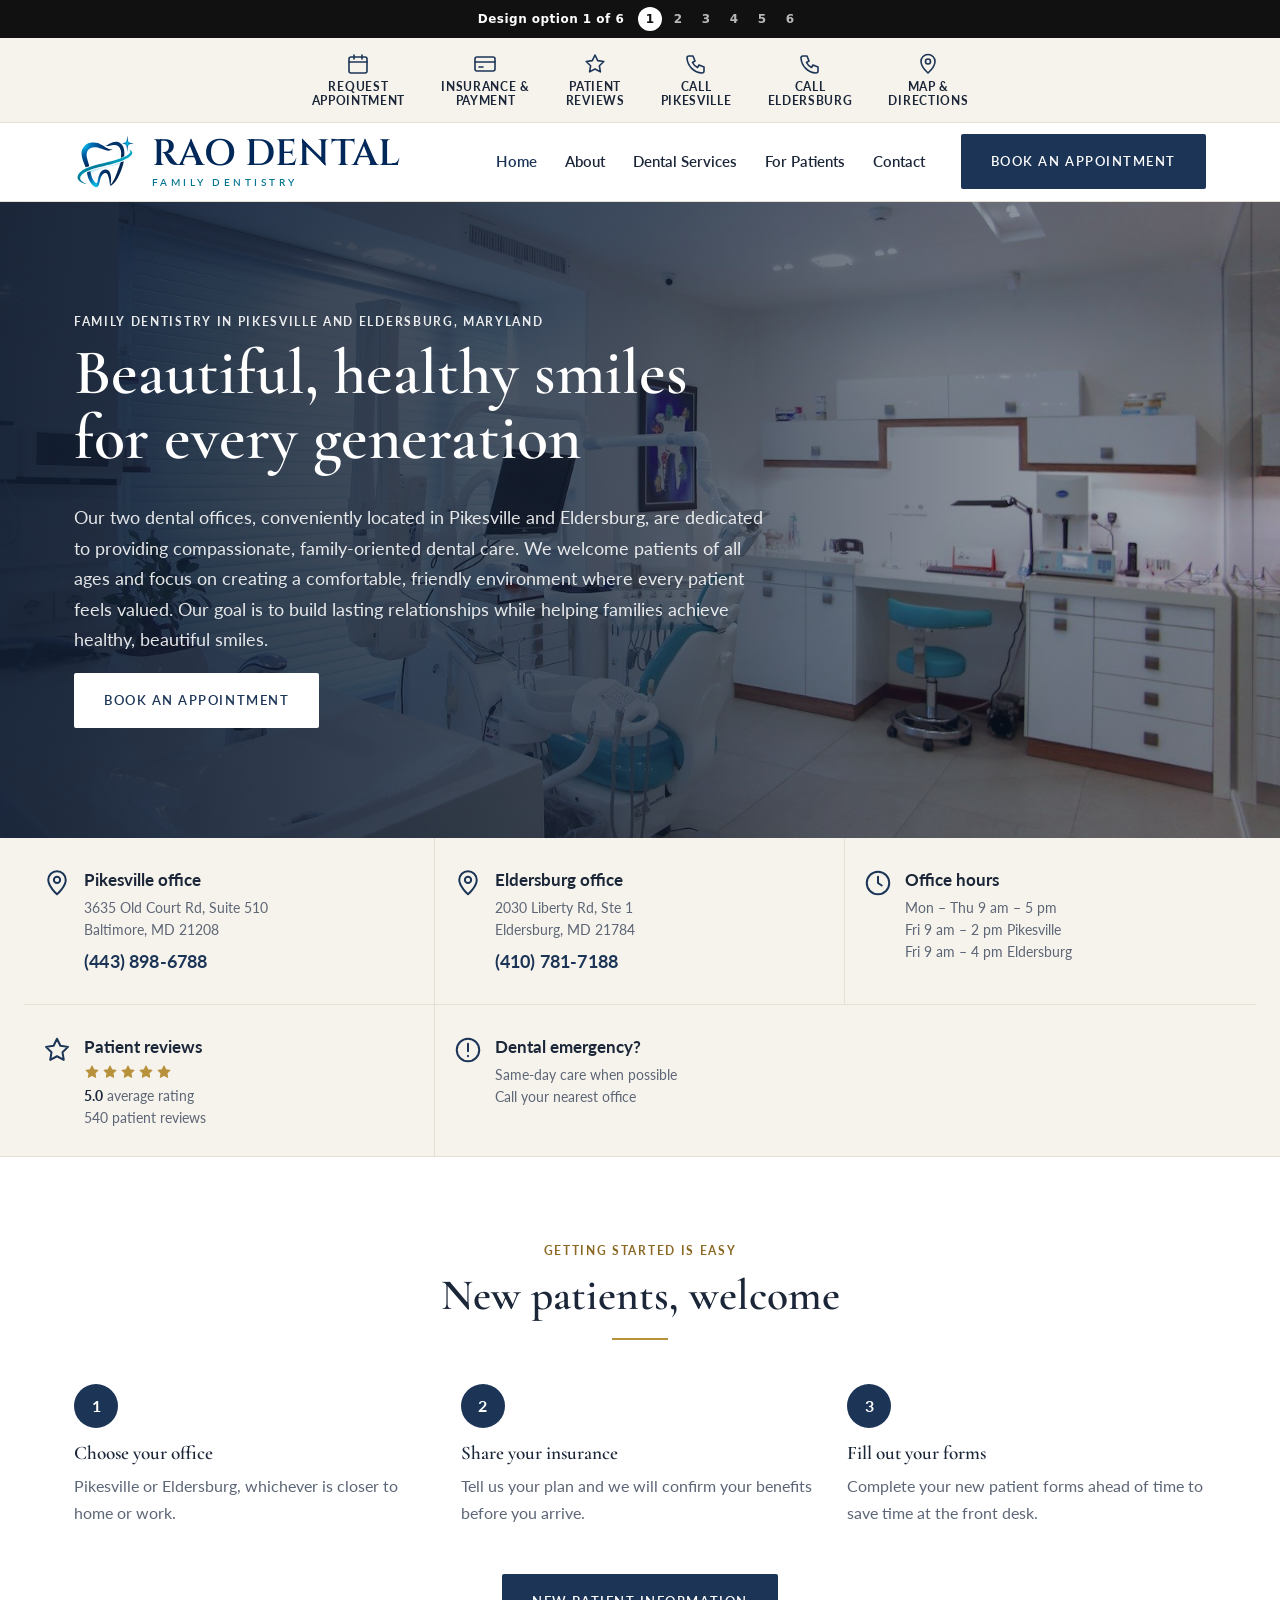
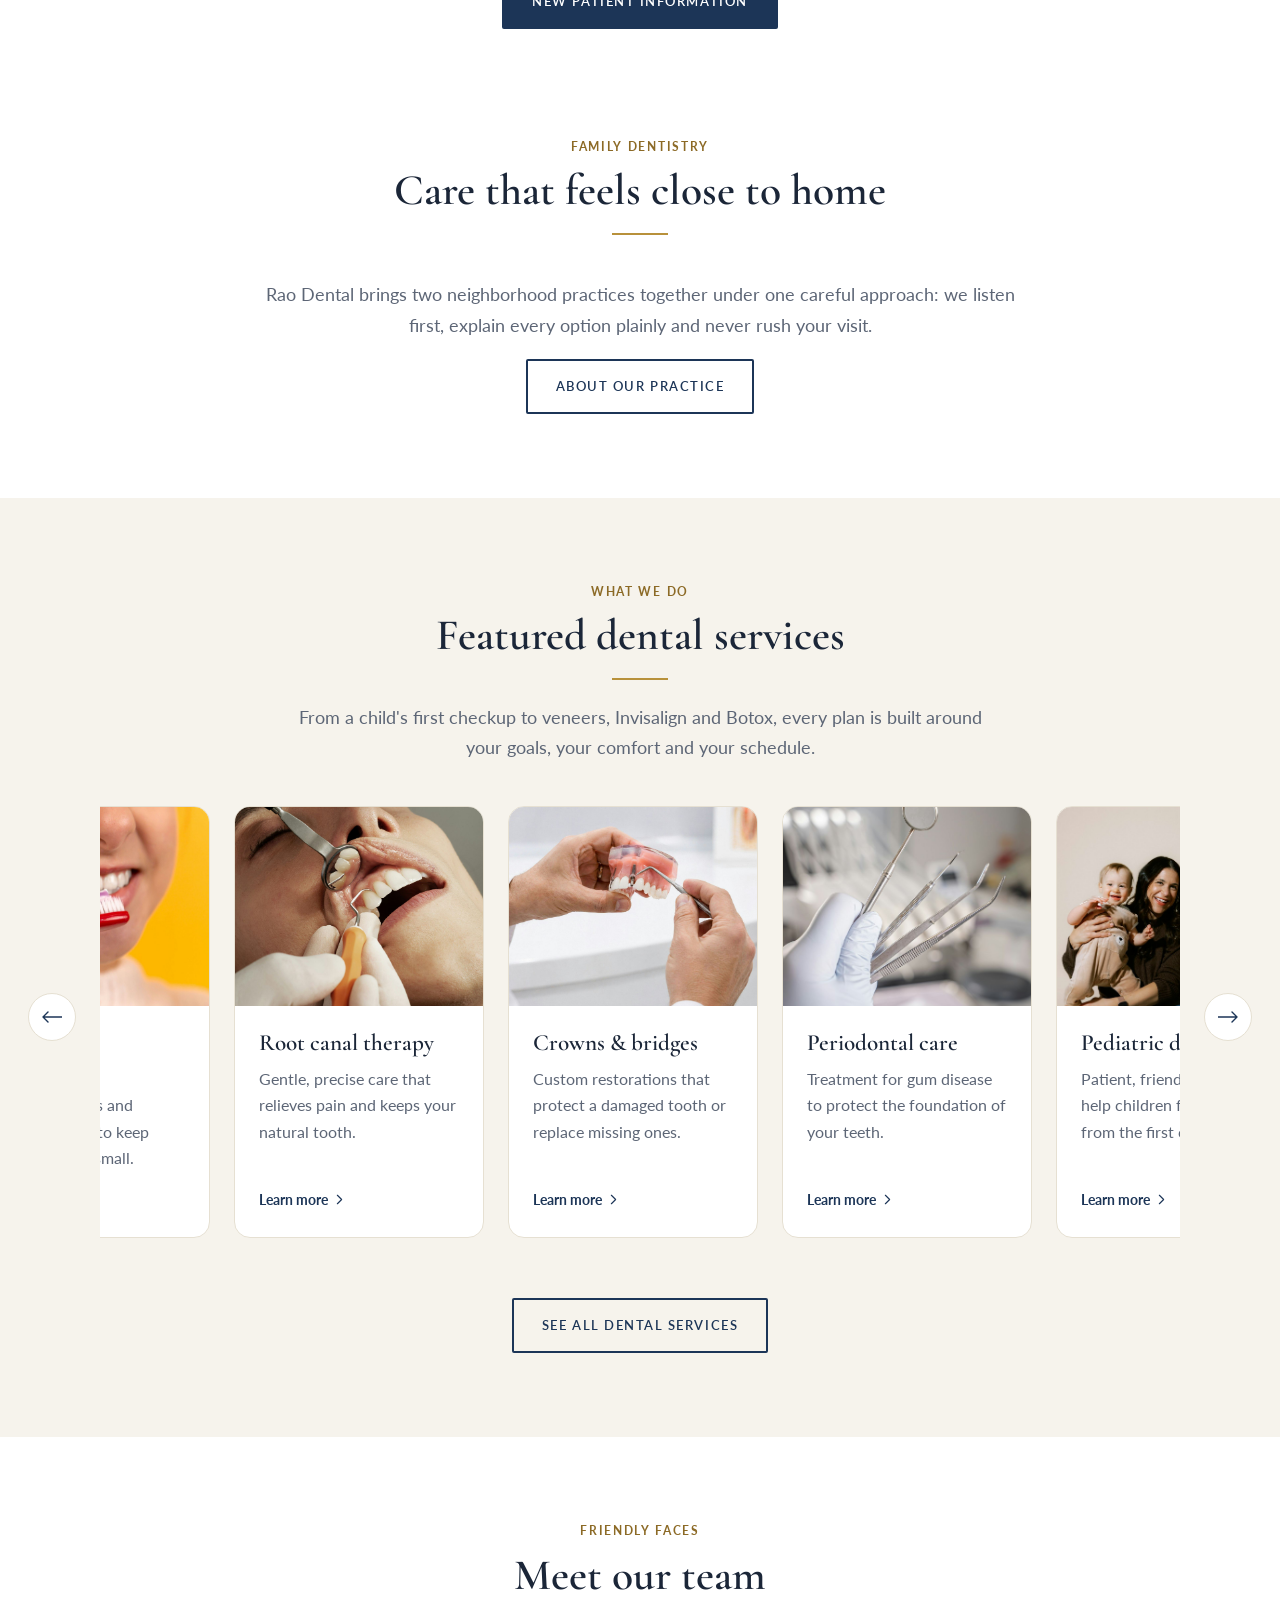
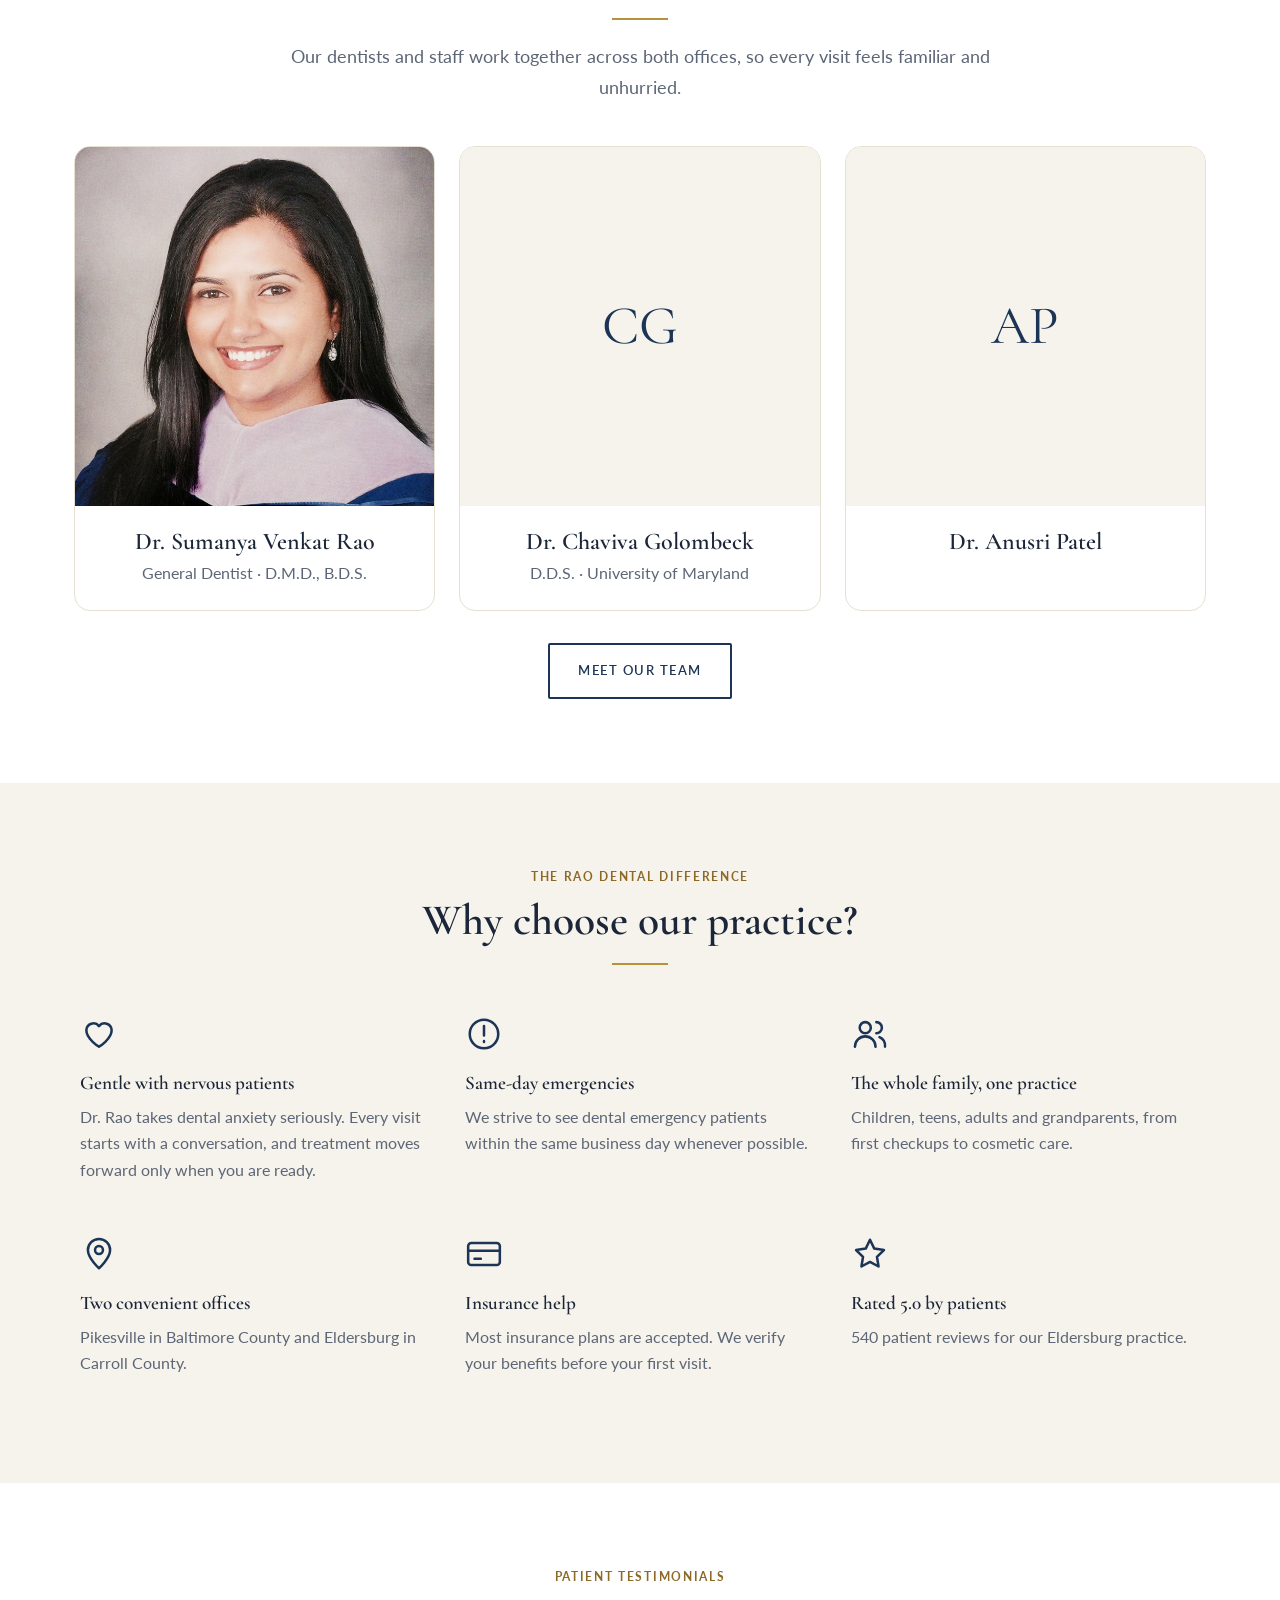
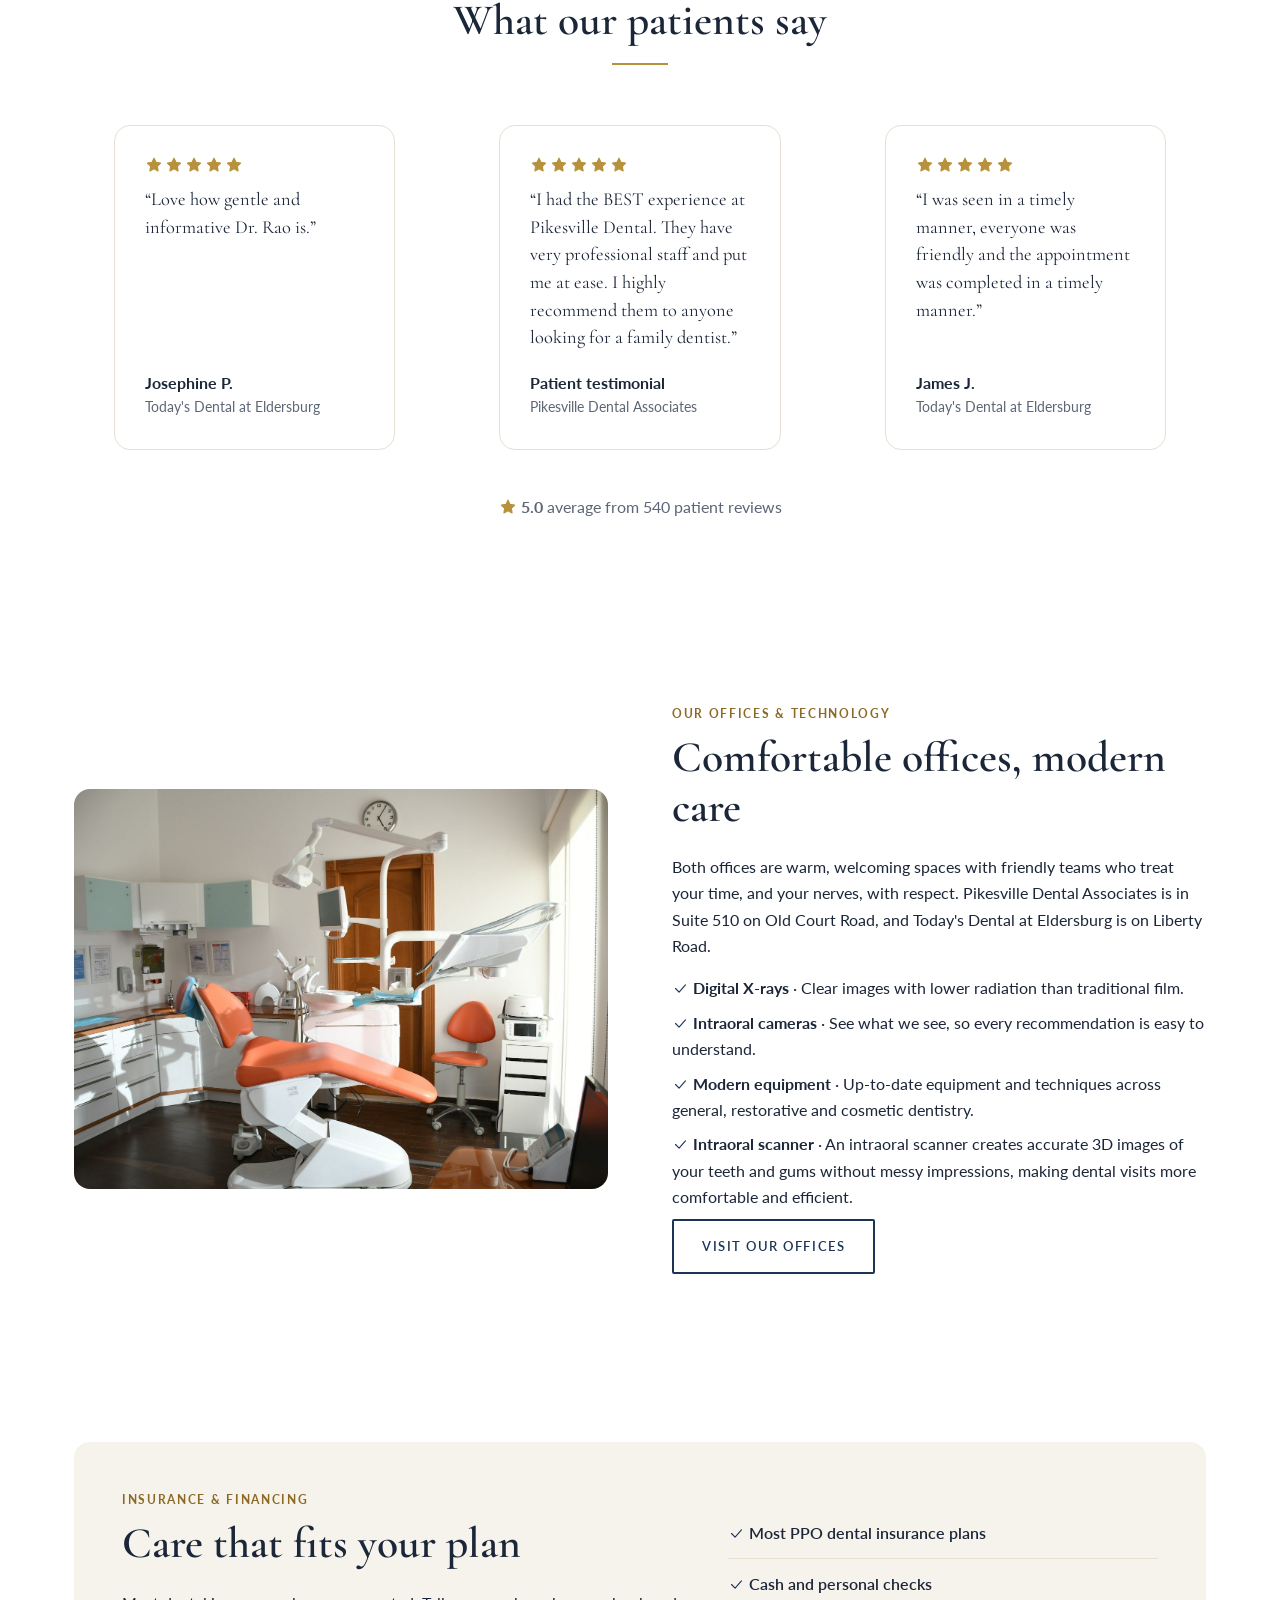
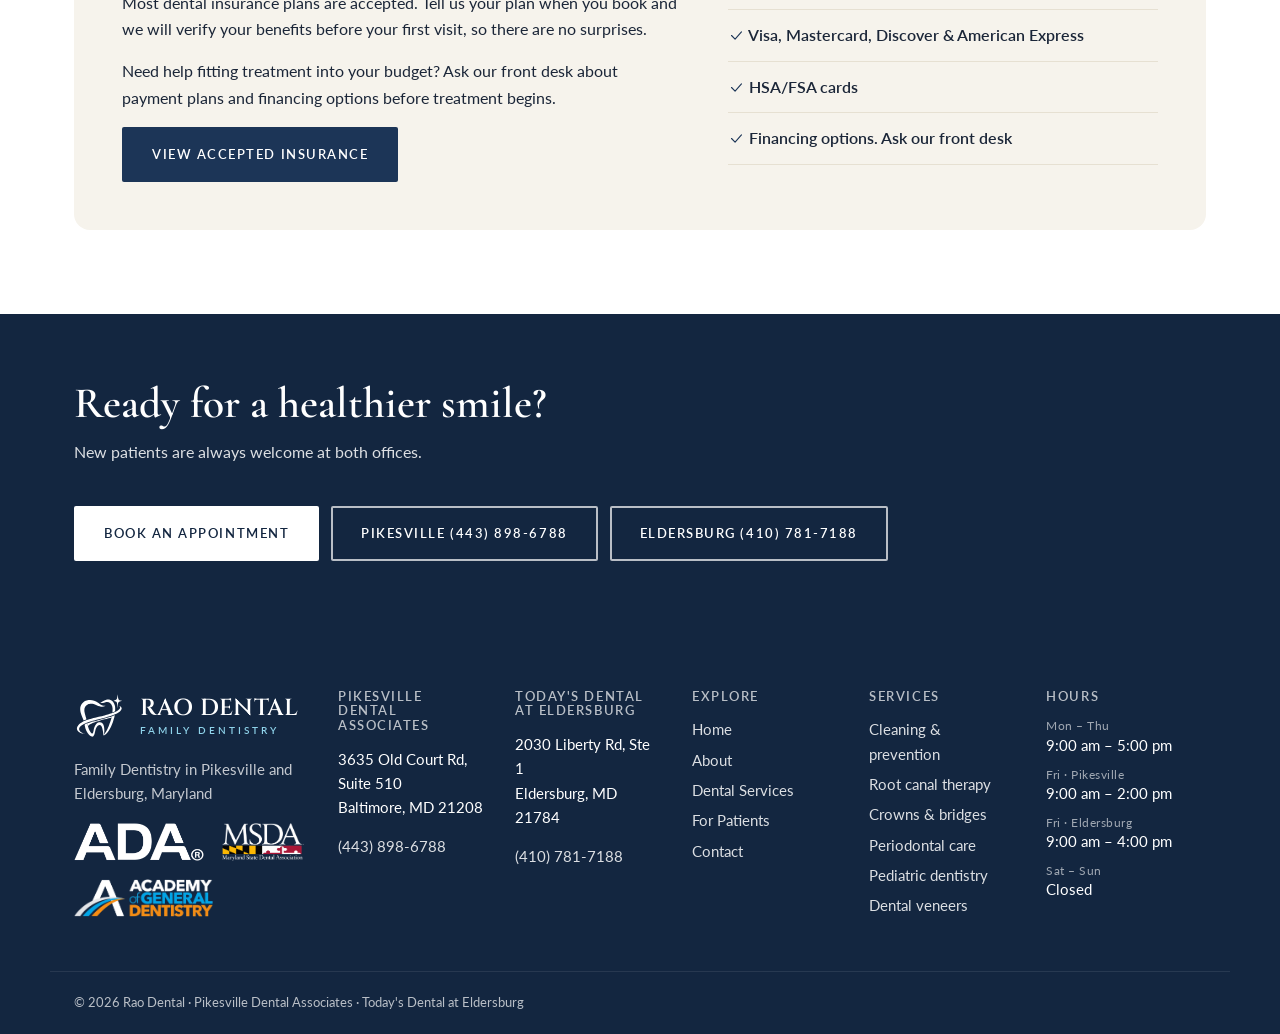
==== index.html @ a2f1a894 "Style 1: client copy updates - new intro, veneers/Invisalign text, team (Dr. Patel), intraoral scann" ====
<!doctype html><html lang="en"><head><meta charset="utf-8"><meta name="viewport" content="width=device-width,initial-scale=1">
<title>Rao Dental | Family Dentistry</title><meta name="description" content="Family Dentistry in Pikesville and Eldersburg, Maryland"><meta name="robots" content="noindex">
<link rel="icon" type="image/svg+xml" href="img/rao-dental-favicon.svg?v=24ac31e0"><link rel="icon" type="image/png" sizes="32x32" href="img/rao-dental-favicon-32.png?v=24ac31e0"><link rel="apple-touch-icon" href="img/rao-dental-apple-touch.png"><link rel="preconnect" href="https://fonts.googleapis.com"><link rel="preconnect" href="https://fonts.gstatic.com" crossorigin>
<link href="https://fonts.googleapis.com/css2?family=Cormorant+Garamond:wght@500;600;700&family=Cinzel:wght@600&family=Lato:wght@400;700&display=swap" rel="stylesheet"><link rel="stylesheet" href="css/site.css?v=c3f7d74b"></head>
<body class="style-1"><div class="switcher"><span>Design option 1 of 6</span><span class="sw-links"><a href="https://dundysm.github.io/style-1/index.html" aria-current="true">1</a><a href="https://dundysm.github.io/style-2/index.html">2</a><a href="https://dundysm.github.io/style-3/index.html">3</a><a href="https://dundysm.github.io/style-4/index.html">4</a><a href="https://dundysm.github.io/style-5/index.html">5</a><a href="https://dundysm.github.io/style-6/index.html">6</a></span></div><a class="skip" href="#main">Skip to content</a><div class="util icons"><div class="wrap"><a href="contact.html#appointment"><svg class="ic" viewBox="0 0 24 24" fill="none" stroke="currentColor" stroke-width="1.6" stroke-linecap="round" stroke-linejoin="round" aria-hidden="true"><rect x="3" y="5" width="18" height="16" rx="2"/><path d="M3 10h18M8 3v4M16 3v4"/></svg><span>Request<br>Appointment</span></a><a href="patients.html#insurance"><svg class="ic" viewBox="0 0 24 24" fill="none" stroke="currentColor" stroke-width="1.6" stroke-linecap="round" stroke-linejoin="round" aria-hidden="true"><rect x="2" y="5" width="20" height="14" rx="2"/><path d="M2 10h20M6 15h4"/></svg><span>Insurance &amp;<br>Payment</span></a><a href="index.html#reviews"><svg class="ic" viewBox="0 0 24 24" fill="none" stroke="currentColor" stroke-width="1.6" stroke-linecap="round" stroke-linejoin="round" aria-hidden="true"><path d="M12 3l2.7 5.6 6.1.9-4.4 4.3 1 6.1L12 17l-5.4 2.9 1-6.1L3.2 9.5l6.1-.9L12 3z"/></svg><span>Patient<br>Reviews</span></a><a href="tel:+14438986788"><svg class="ic" viewBox="0 0 24 24" fill="none" stroke="currentColor" stroke-width="1.6" stroke-linecap="round" stroke-linejoin="round" aria-hidden="true"><path d="M5 4h4l2 5-2.5 1.5a11 11 0 0 0 5 5L15 13l5 2v4a2 2 0 0 1-2 2A16 16 0 0 1 3 6a2 2 0 0 1 2-2z"/></svg><span>Call<br>Pikesville</span></a><a href="tel:+14107817188"><svg class="ic" viewBox="0 0 24 24" fill="none" stroke="currentColor" stroke-width="1.6" stroke-linecap="round" stroke-linejoin="round" aria-hidden="true"><path d="M5 4h4l2 5-2.5 1.5a11 11 0 0 0 5 5L15 13l5 2v4a2 2 0 0 1-2 2A16 16 0 0 1 3 6a2 2 0 0 1 2-2z"/></svg><span>Call<br>Eldersburg</span></a><a href="contact.html#location"><svg class="ic" viewBox="0 0 24 24" fill="none" stroke="currentColor" stroke-width="1.6" stroke-linecap="round" stroke-linejoin="round" aria-hidden="true"><path d="M12 21s-7-6.2-7-11.5a7 7 0 0 1 14 0C19 14.8 12 21 12 21z"/><circle cx="12" cy="9.5" r="2.5"/></svg><span>Map &amp;<br>Directions</span></a></div></div><header class="site-header"><div class="wrap hdr"><a class="logo logo-emb" href="index.html" aria-label="Rao Dental, Family Dentistry home"><span class="emb"><img src="img/rao-dental-emblem.svg" alt="" width="56" height="56"></span><span class="emb-text"><span class="emb-name">RAO DENTAL</span><small>Family Dentistry</small></span></a><input type="checkbox" id="nav-t" class="nav-t" aria-label="Menu"><label for="nav-t" class="burger"><svg class="ic" viewBox="0 0 24 24" fill="none" stroke="currentColor" stroke-width="1.6" stroke-linecap="round" stroke-linejoin="round" aria-hidden="true"><path d="M4 7h16M4 12h16M4 17h16"/></svg></label><nav aria-label="Main"><ul class="nav"><li><a href="index.html" aria-current="page">Home</a></li><li class="has-sub"><a href="about.html">About</a><ul class="sub"><li><a href="about.html#practice">About Our Practice</a></li><li><a href="about.html#team">Meet Our Team</a></li><li><a href="about.html#office">Our Office</a></li><li><a href="about.html#philosophy">Our Philosophy</a></li></ul></li><li class="has-sub"><a href="services.html">Dental Services</a><ul class="sub"><li><a href="services.html#cleaning">Cleaning &amp; prevention</a></li><li><a href="services.html#root-canal">Root canal therapy</a></li><li><a href="services.html#crowns">Crowns &amp; bridges</a></li><li><a href="services.html#periodontal">Periodontal care</a></li><li><a href="services.html#pediatric">Pediatric dentistry</a></li><li><a href="services.html#veneers">Dental veneers</a></li><li><a href="services.html#whitening">Teeth whitening</a></li><li><a href="services.html#implants">Implant restoration</a></li><li><a href="services.html#invisalign">Invisalign</a></li><li><a href="services.html#botox">Botox</a></li></ul></li><li class="has-sub"><a href="patients.html">For Patients</a><ul class="sub"><li><a href="patients.html#new-patients">New Patient Information</a></li><li><a href="patients.html#first-visit">Your First Visit</a></li><li><a href="patients.html#forms">Patient Forms</a></li><li><a href="patients.html#insurance">Insurance &amp; Financing</a></li><li><a href="patients.html#payment">Payment Options</a></li><li><a href="patients.html#faq">Patient FAQs</a></li><li><a href="patients.html#post-op">Post-Operative Instructions</a></li></ul></li><li class="has-sub"><a href="contact.html">Contact</a><ul class="sub"><li><a href="contact.html#info">Contact Information</a></li><li><a href="contact.html#hours">Office Hours</a></li><li><a href="contact.html#location">Location &amp; Directions</a></li><li><a href="contact.html#appointment">Request an Appointment</a></li></ul></li></ul></nav><div class="hdr-cta"><a class="btn btn-primary" href="contact.html#appointment">Book an Appointment</a></div></div></header><main id="main"><section class="hero hero-photo left" style="background-image:url(img/office-bright.jpg)"><div class="wrap"><div class="hero-box"><p class="eyebrow">Family Dentistry in Pikesville and Eldersburg, Maryland</p><h1>Beautiful, healthy smiles for every generation</h1><p class="lead">Our two dental offices, conveniently located in Pikesville and Eldersburg, are dedicated to providing compassionate, family-oriented dental care. We welcome patients of all ages and focus on creating a comfortable, friendly environment where every patient feels valued. Our goal is to build lasting relationships while helping families achieve healthy, beautiful smiles.</p><div class="btn-row"><a class="btn btn-primary" href="contact.html#appointment">Book an Appointment</a></div></div></div></section><section class="quick locstrip" id="locations" aria-label="Our offices"><div class="wrap grid g5"><div class="q"><svg class="ic" viewBox="0 0 24 24" fill="none" stroke="currentColor" stroke-width="1.6" stroke-linecap="round" stroke-linejoin="round" aria-hidden="true"><path d="M12 21s-7-6.2-7-11.5a7 7 0 0 1 14 0C19 14.8 12 21 12 21z"/><circle cx="12" cy="9.5" r="2.5"/></svg><span><strong>Pikesville office</strong><small><a href="https://www.google.com/maps/dir/?api=1&destination=3635+Old+Court+Rd%2C+Suite+510%2C+Baltimore%2C+MD+21208" target="_blank" rel="noopener">3635 Old Court Rd, Suite 510<br>Baltimore, MD 21208</a></small><a class="q-tel" href="tel:+14438986788">(443) 898-6788</a></span></div><div class="q"><svg class="ic" viewBox="0 0 24 24" fill="none" stroke="currentColor" stroke-width="1.6" stroke-linecap="round" stroke-linejoin="round" aria-hidden="true"><path d="M12 21s-7-6.2-7-11.5a7 7 0 0 1 14 0C19 14.8 12 21 12 21z"/><circle cx="12" cy="9.5" r="2.5"/></svg><span><strong>Eldersburg office</strong><small><a href="https://www.google.com/maps/dir/?api=1&destination=2030+Liberty+Rd%2C+Ste+1%2C+Eldersburg%2C+MD+21784" target="_blank" rel="noopener">2030 Liberty Rd, Ste 1<br>Eldersburg, MD 21784</a></small><a class="q-tel" href="tel:+14107817188">(410) 781-7188</a></span></div><div class="q"><svg class="ic" viewBox="0 0 24 24" fill="none" stroke="currentColor" stroke-width="1.6" stroke-linecap="round" stroke-linejoin="round" aria-hidden="true"><circle cx="12" cy="12" r="9"/><path d="M12 7v5l3 2"/></svg><span><strong>Office hours</strong><small>Mon – Thu 9 am – 5 pm</small><small>Fri 9 am – 2 pm Pikesville</small><small>Fri 9 am – 4 pm Eldersburg</small></span></div><div class="q"><svg class="ic" viewBox="0 0 24 24" fill="none" stroke="currentColor" stroke-width="1.6" stroke-linecap="round" stroke-linejoin="round" aria-hidden="true"><path d="M12 3l2.7 5.6 6.1.9-4.4 4.3 1 6.1L12 17l-5.4 2.9 1-6.1L3.2 9.5l6.1-.9L12 3z"/></svg><span><strong>Patient reviews</strong><span class="stars q-stars"><svg class="ic st" viewBox="0 0 24 24" fill="none" stroke="currentColor" stroke-width="1.6" stroke-linecap="round" stroke-linejoin="round" aria-hidden="true"><path d="M12 3l2.7 5.6 6.1.9-4.4 4.3 1 6.1L12 17l-5.4 2.9 1-6.1L3.2 9.5l6.1-.9L12 3z"/></svg><svg class="ic st" viewBox="0 0 24 24" fill="none" stroke="currentColor" stroke-width="1.6" stroke-linecap="round" stroke-linejoin="round" aria-hidden="true"><path d="M12 3l2.7 5.6 6.1.9-4.4 4.3 1 6.1L12 17l-5.4 2.9 1-6.1L3.2 9.5l6.1-.9L12 3z"/></svg><svg class="ic st" viewBox="0 0 24 24" fill="none" stroke="currentColor" stroke-width="1.6" stroke-linecap="round" stroke-linejoin="round" aria-hidden="true"><path d="M12 3l2.7 5.6 6.1.9-4.4 4.3 1 6.1L12 17l-5.4 2.9 1-6.1L3.2 9.5l6.1-.9L12 3z"/></svg><svg class="ic st" viewBox="0 0 24 24" fill="none" stroke="currentColor" stroke-width="1.6" stroke-linecap="round" stroke-linejoin="round" aria-hidden="true"><path d="M12 3l2.7 5.6 6.1.9-4.4 4.3 1 6.1L12 17l-5.4 2.9 1-6.1L3.2 9.5l6.1-.9L12 3z"/></svg><svg class="ic st" viewBox="0 0 24 24" fill="none" stroke="currentColor" stroke-width="1.6" stroke-linecap="round" stroke-linejoin="round" aria-hidden="true"><path d="M12 3l2.7 5.6 6.1.9-4.4 4.3 1 6.1L12 17l-5.4 2.9 1-6.1L3.2 9.5l6.1-.9L12 3z"/></svg></span><small><b>5.0</b> average rating</small><small><a href="#reviews">540 patient reviews</a></small></span></div><div class="q"><svg class="ic" viewBox="0 0 24 24" fill="none" stroke="currentColor" stroke-width="1.6" stroke-linecap="round" stroke-linejoin="round" aria-hidden="true"><circle cx="12" cy="12" r="9"/><path d="M12 7v6M12 16.5v.5"/></svg><span><strong>Dental emergency?</strong><small>Same-day care when possible</small><small>Call your nearest office</small></span></div></div></section><section class="sec np-sec" id="new-patients"><div class="wrap"><header class="sec-head center"><p class="eyebrow">Getting started is easy</p><h2>New patients, welcome</h2></header><ol class="steps"><li><span class="step">1</span><h3>Choose your office</h3><p>Pikesville or Eldersburg, whichever is closer to home or work.</p></li><li><span class="step">2</span><h3>Share your insurance</h3><p>Tell us your plan and we will confirm your benefits before you arrive.</p></li><li><span class="step">3</span><h3>Fill out your forms</h3><p>Complete your new patient forms ahead of time to save time at the front desk.</p></li></ol><div class="center mt"><a class="btn btn-primary" href="patients.html#new-patients">New patient information</a></div></div></section><section class="sec intro-sec"><div class="wrap"><header class="sec-head center"><p class="eyebrow">Family dentistry</p><h2>Care that feels close to home</h2></header><div class="intro"><p>Rao Dental brings two neighborhood practices together under one careful approach: we listen first, explain every option plainly and never rush your visit.</p><a class="btn btn-ghost" href="about.html">About our practice</a></div></div></section><section class="sec svc-sec" id="services"><div class="wrap"><header class="sec-head center"><p class="eyebrow">What we do</p><h2>Featured dental services</h2><p class="lead">From a child&#x27;s first checkup to veneers, Invisalign and Botox, every plan is built around your goals, your comfort and your schedule.</p></header><div class="car-shell"><div class="car-nav"><button type="button" class="car-b" data-dir="-1" aria-label="Previous services"><svg width="20" height="12" viewBox="0 0 20 12" fill="none" stroke="currentColor" stroke-width="1.4" stroke-linecap="round" stroke-linejoin="round" aria-hidden="true"><path d="M20 6H1M6 1L1 6l5 5"/></svg></button><button type="button" class="car-b" data-dir="1" aria-label="More services"><svg width="20" height="12" viewBox="0 0 20 12" fill="none" stroke="currentColor" stroke-width="1.4" stroke-linecap="round" stroke-linejoin="round" aria-hidden="true"><path d="M0 6h19M14 1l5 5-5 5"/></svg></button></div><div class="car" id="svc-car" tabindex="0" role="region" aria-label="Services"><a class="card svc" href="services.html#cleaning"><div class="svc-img" style="background-image:url(img/svc-preventive.jpg)"></div><div class="card-body"><h3>Cleaning &amp; prevention</h3><p>Exams, cleanings and preventive care to keep small problems small.</p><span class="more">Learn more <svg class="ic sm" viewBox="0 0 24 24" fill="none" stroke="currentColor" stroke-width="1.6" stroke-linecap="round" stroke-linejoin="round" aria-hidden="true"><path d="M9 6l6 6-6 6"/></svg></span></div></a><a class="card svc" href="services.html#root-canal"><div class="svc-img" style="background-image:url(img/svc-general.jpg)"></div><div class="card-body"><h3>Root canal therapy</h3><p>Gentle, precise care that relieves pain and keeps your natural tooth.</p><span class="more">Learn more <svg class="ic sm" viewBox="0 0 24 24" fill="none" stroke="currentColor" stroke-width="1.6" stroke-linecap="round" stroke-linejoin="round" aria-hidden="true"><path d="M9 6l6 6-6 6"/></svg></span></div></a><a class="card svc" href="services.html#crowns"><div class="svc-img" style="background-image:url(img/svc-restorative.jpg)"></div><div class="card-body"><h3>Crowns &amp; bridges</h3><p>Custom restorations that protect a damaged tooth or replace missing ones.</p><span class="more">Learn more <svg class="ic sm" viewBox="0 0 24 24" fill="none" stroke="currentColor" stroke-width="1.6" stroke-linecap="round" stroke-linejoin="round" aria-hidden="true"><path d="M9 6l6 6-6 6"/></svg></span></div></a><a class="card svc" href="services.html#periodontal"><div class="svc-img" style="background-image:url(img/svc-periodontal.jpg)"></div><div class="card-body"><h3>Periodontal care</h3><p>Treatment for gum disease to protect the foundation of your teeth.</p><span class="more">Learn more <svg class="ic sm" viewBox="0 0 24 24" fill="none" stroke="currentColor" stroke-width="1.6" stroke-linecap="round" stroke-linejoin="round" aria-hidden="true"><path d="M9 6l6 6-6 6"/></svg></span></div></a><a class="card svc" href="services.html#pediatric"><div class="svc-img" style="background-image:url(img/family-floor.jpg)"></div><div class="card-body"><h3>Pediatric dentistry</h3><p>Patient, friendly visits that help children feel at ease from the first checkup.</p><span class="more">Learn more <svg class="ic sm" viewBox="0 0 24 24" fill="none" stroke="currentColor" stroke-width="1.6" stroke-linecap="round" stroke-linejoin="round" aria-hidden="true"><path d="M9 6l6 6-6 6"/></svg></span></div></a><a class="card svc" href="services.html#veneers"><div class="svc-img" style="background-image:url(img/svc-cosmetic.jpg)"></div><div class="card-body"><h3>Dental veneers</h3><p>Thin custom porcelain shells that reshape color, length and proportion for a natural smile.</p><span class="more">Learn more <svg class="ic sm" viewBox="0 0 24 24" fill="none" stroke="currentColor" stroke-width="1.6" stroke-linecap="round" stroke-linejoin="round" aria-hidden="true"><path d="M9 6l6 6-6 6"/></svg></span></div></a><a class="card svc" href="services.html#whitening"><div class="svc-img" style="background-image:url(img/smile-woman.jpg)"></div><div class="card-body"><h3>Teeth whitening</h3><p>Professional whitening for a brighter, even shade with comfort in mind.</p><span class="more">Learn more <svg class="ic sm" viewBox="0 0 24 24" fill="none" stroke="currentColor" stroke-width="1.6" stroke-linecap="round" stroke-linejoin="round" aria-hidden="true"><path d="M9 6l6 6-6 6"/></svg></span></div></a><a class="card svc" href="services.html#implants"><div class="svc-img" style="background-image:url(img/svc-implants.jpg)"></div><div class="card-body"><h3>Implant restoration</h3><p>Crowns and bridges placed on dental implants to restore a complete smile.</p><span class="more">Learn more <svg class="ic sm" viewBox="0 0 24 24" fill="none" stroke="currentColor" stroke-width="1.6" stroke-linecap="round" stroke-linejoin="round" aria-hidden="true"><path d="M9 6l6 6-6 6"/></svg></span></div></a><a class="card svc" href="services.html#invisalign"><div class="svc-img" style="background-image:url(img/svc-orthodontics.jpg)"></div><div class="card-body"><h3>Invisalign</h3><p>Clear, removable aligners that straighten teeth gradually and discreetly.</p><span class="more">Learn more <svg class="ic sm" viewBox="0 0 24 24" fill="none" stroke="currentColor" stroke-width="1.6" stroke-linecap="round" stroke-linejoin="round" aria-hidden="true"><path d="M9 6l6 6-6 6"/></svg></span></div></a><a class="card svc" href="services.html#botox"><div class="svc-img" style="background-image:url(img/svc-sedation.jpg)"></div><div class="card-body"><h3>Botox</h3><p>Therapeutic and esthetic Botox from a certified provider.</p><span class="more">Learn more <svg class="ic sm" viewBox="0 0 24 24" fill="none" stroke="currentColor" stroke-width="1.6" stroke-linecap="round" stroke-linejoin="round" aria-hidden="true"><path d="M9 6l6 6-6 6"/></svg></span></div></a></div></div><script>(function(){
var t=document.getElementById('svc-car');if(!t)return;
var shell=t.parentNode,btns=shell.querySelectorAll('.car-b');
var orig=[].slice.call(t.children);
orig.forEach(function(c){var k=c.cloneNode(true);k.setAttribute('aria-hidden','true');k.setAttribute('tabindex','-1');k.querySelectorAll('a,button').forEach(function(a){a.setAttribute('tabindex','-1');});k.classList.add('clone');t.appendChild(k);});
t.classList.add('auto');
var reduce=window.matchMedia&&window.matchMedia('(prefers-reduced-motion: reduce)').matches;
var speed=40,paused=false,hold=0,last=null,pos=t.scrollLeft;
function half(){return orig.length?(t.children[orig.length].offsetLeft-t.children[0].offsetLeft):0;}
function wrap(){var h=half();if(h<=0)return;if(pos>=h)pos-=h;if(pos<0)pos+=h;t.scrollLeft=pos;}
function step(ts){if(last===null)last=ts;var dt=Math.min(ts-last,64)/1000;last=ts;
 if(!paused&&!reduce&&ts>hold&&!document.hidden){pos+=speed*dt;wrap();}
 requestAnimationFrame(step);}
function cardW(){return t.children.length>1?t.children[1].offsetLeft-t.children[0].offsetLeft:t.clientWidth;}
btns.forEach(function(x){x.disabled=false;x.addEventListener('click',function(){
 var p=cardW(),n=Math.max(1,Math.round(t.clientWidth/p)),dir=+x.dataset.dir,target=pos+dir*n*p,from=pos,start=null;
 hold=performance.now()+1e9;
 function anim(ts){if(start===null)start=ts;var k=Math.min((ts-start)/450,1),e=1-Math.pow(1-k,3);pos=from+(target-from)*e;wrap();
  if(k<1)requestAnimationFrame(anim);else{pos=t.scrollLeft;hold=performance.now()+1500;}}
 requestAnimationFrame(anim);});});
shell.addEventListener('mouseenter',function(){paused=true;});
shell.addEventListener('mouseleave',function(){paused=false;});
shell.addEventListener('focusin',function(){paused=true;});
shell.addEventListener('focusout',function(){paused=false;});
t.addEventListener('touchstart',function(){paused=true;},{passive:true});
t.addEventListener('touchend',function(){pos=t.scrollLeft;paused=false;hold=performance.now()+2500;},{passive:true});
t.addEventListener('scroll',function(){if(paused)pos=t.scrollLeft;},{passive:true});
requestAnimationFrame(step);})();</script><div class="center mt"><a class="btn btn-ghost" href="services.html">See all dental services</a></div></div></section><section class="sec team-sec" id="team"><div class="wrap"><header class="sec-head center"><p class="eyebrow">Friendly faces</p><h2>Meet our team</h2><p class="lead">Our dentists and staff work together across both offices, so every visit feels familiar and unhurried.</p></header><div class="grid g3 team"><div class="card member"><img src="img/dr-rao-portrait.jpg" alt="Dr. Sumanya Venkat Rao" loading="lazy"><div class="card-body"><h3>Dr. Sumanya Venkat Rao</h3><p class="muted">General Dentist · D.M.D., B.D.S.</p></div></div><div class="card member"><div class="avatar">CG</div><div class="card-body"><h3>Dr. Chaviva Golombeck</h3><p class="muted">D.D.S. · University of Maryland</p></div></div><div class="card member"><div class="avatar">AP</div><div class="card-body"><h3>Dr. Anusri Patel</h3></div></div></div><div class="center mt"><a class="btn btn-ghost" href="about.html#team">Meet our team</a></div></div></section><section class="sec why-sec" id="why"><div class="wrap"><header class="sec-head center"><p class="eyebrow">The Rao Dental difference</p><h2>Why choose our practice?</h2></header><div class="grid g3 why"><div class="why-item"><svg class="ic why-ic" viewBox="0 0 24 24" fill="none" stroke="currentColor" stroke-width="1.6" stroke-linecap="round" stroke-linejoin="round" aria-hidden="true"><path d="M12 20s-8-4.7-8-10.5A4.5 4.5 0 0 1 12 7a4.5 4.5 0 0 1 8 2.5C20 15.3 12 20 12 20z"/></svg><h3>Gentle with nervous patients</h3><p>Dr. Rao takes dental anxiety seriously. Every visit starts with a conversation, and treatment moves forward only when you are ready.</p></div><div class="why-item"><svg class="ic why-ic" viewBox="0 0 24 24" fill="none" stroke="currentColor" stroke-width="1.6" stroke-linecap="round" stroke-linejoin="round" aria-hidden="true"><circle cx="12" cy="12" r="9"/><path d="M12 7v6M12 16.5v.5"/></svg><h3>Same-day emergencies</h3><p>We strive to see dental emergency patients within the same business day whenever possible.</p></div><div class="why-item"><svg class="ic why-ic" viewBox="0 0 24 24" fill="none" stroke="currentColor" stroke-width="1.6" stroke-linecap="round" stroke-linejoin="round" aria-hidden="true"><circle cx="9" cy="8" r="3.5"/><path d="M2.5 20a6.5 6.5 0 0 1 13 0M16 4.5a3.5 3.5 0 0 1 0 7M18 14a6 6 0 0 1 3.5 6"/></svg><h3>The whole family, one practice</h3><p>Children, teens, adults and grandparents, from first checkups to cosmetic care.</p></div><div class="why-item"><svg class="ic why-ic" viewBox="0 0 24 24" fill="none" stroke="currentColor" stroke-width="1.6" stroke-linecap="round" stroke-linejoin="round" aria-hidden="true"><path d="M12 21s-7-6.2-7-11.5a7 7 0 0 1 14 0C19 14.8 12 21 12 21z"/><circle cx="12" cy="9.5" r="2.5"/></svg><h3>Two convenient offices</h3><p>Pikesville in Baltimore County and Eldersburg in Carroll County.</p></div><div class="why-item"><svg class="ic why-ic" viewBox="0 0 24 24" fill="none" stroke="currentColor" stroke-width="1.6" stroke-linecap="round" stroke-linejoin="round" aria-hidden="true"><rect x="2" y="5" width="20" height="14" rx="2"/><path d="M2 10h20M6 15h4"/></svg><h3>Insurance help</h3><p>Most insurance plans are accepted. We verify your benefits before your first visit.</p></div><div class="why-item"><svg class="ic why-ic" viewBox="0 0 24 24" fill="none" stroke="currentColor" stroke-width="1.6" stroke-linecap="round" stroke-linejoin="round" aria-hidden="true"><path d="M12 3l2.7 5.6 6.1.9-4.4 4.3 1 6.1L12 17l-5.4 2.9 1-6.1L3.2 9.5l6.1-.9L12 3z"/></svg><h3>Rated 5.0 by patients</h3><p>540 patient reviews for our Eldersburg practice.</p></div></div></div></section><section class="sec rev-sec" id="reviews"><div class="wrap"><header class="sec-head center"><p class="eyebrow">Patient testimonials</p><h2>What our patients say</h2></header><div class="grid g3 tst"><figure class="card quote"><span class="stars"><svg class="ic st" viewBox="0 0 24 24" fill="none" stroke="currentColor" stroke-width="1.6" stroke-linecap="round" stroke-linejoin="round" aria-hidden="true"><path d="M12 3l2.7 5.6 6.1.9-4.4 4.3 1 6.1L12 17l-5.4 2.9 1-6.1L3.2 9.5l6.1-.9L12 3z"/></svg><svg class="ic st" viewBox="0 0 24 24" fill="none" stroke="currentColor" stroke-width="1.6" stroke-linecap="round" stroke-linejoin="round" aria-hidden="true"><path d="M12 3l2.7 5.6 6.1.9-4.4 4.3 1 6.1L12 17l-5.4 2.9 1-6.1L3.2 9.5l6.1-.9L12 3z"/></svg><svg class="ic st" viewBox="0 0 24 24" fill="none" stroke="currentColor" stroke-width="1.6" stroke-linecap="round" stroke-linejoin="round" aria-hidden="true"><path d="M12 3l2.7 5.6 6.1.9-4.4 4.3 1 6.1L12 17l-5.4 2.9 1-6.1L3.2 9.5l6.1-.9L12 3z"/></svg><svg class="ic st" viewBox="0 0 24 24" fill="none" stroke="currentColor" stroke-width="1.6" stroke-linecap="round" stroke-linejoin="round" aria-hidden="true"><path d="M12 3l2.7 5.6 6.1.9-4.4 4.3 1 6.1L12 17l-5.4 2.9 1-6.1L3.2 9.5l6.1-.9L12 3z"/></svg><svg class="ic st" viewBox="0 0 24 24" fill="none" stroke="currentColor" stroke-width="1.6" stroke-linecap="round" stroke-linejoin="round" aria-hidden="true"><path d="M12 3l2.7 5.6 6.1.9-4.4 4.3 1 6.1L12 17l-5.4 2.9 1-6.1L3.2 9.5l6.1-.9L12 3z"/></svg></span><blockquote>“Love how gentle and informative Dr. Rao is.”</blockquote><figcaption><strong>Josephine P.</strong><span>Today&#x27;s Dental at Eldersburg</span></figcaption></figure><figure class="card quote"><span class="stars"><svg class="ic st" viewBox="0 0 24 24" fill="none" stroke="currentColor" stroke-width="1.6" stroke-linecap="round" stroke-linejoin="round" aria-hidden="true"><path d="M12 3l2.7 5.6 6.1.9-4.4 4.3 1 6.1L12 17l-5.4 2.9 1-6.1L3.2 9.5l6.1-.9L12 3z"/></svg><svg class="ic st" viewBox="0 0 24 24" fill="none" stroke="currentColor" stroke-width="1.6" stroke-linecap="round" stroke-linejoin="round" aria-hidden="true"><path d="M12 3l2.7 5.6 6.1.9-4.4 4.3 1 6.1L12 17l-5.4 2.9 1-6.1L3.2 9.5l6.1-.9L12 3z"/></svg><svg class="ic st" viewBox="0 0 24 24" fill="none" stroke="currentColor" stroke-width="1.6" stroke-linecap="round" stroke-linejoin="round" aria-hidden="true"><path d="M12 3l2.7 5.6 6.1.9-4.4 4.3 1 6.1L12 17l-5.4 2.9 1-6.1L3.2 9.5l6.1-.9L12 3z"/></svg><svg class="ic st" viewBox="0 0 24 24" fill="none" stroke="currentColor" stroke-width="1.6" stroke-linecap="round" stroke-linejoin="round" aria-hidden="true"><path d="M12 3l2.7 5.6 6.1.9-4.4 4.3 1 6.1L12 17l-5.4 2.9 1-6.1L3.2 9.5l6.1-.9L12 3z"/></svg><svg class="ic st" viewBox="0 0 24 24" fill="none" stroke="currentColor" stroke-width="1.6" stroke-linecap="round" stroke-linejoin="round" aria-hidden="true"><path d="M12 3l2.7 5.6 6.1.9-4.4 4.3 1 6.1L12 17l-5.4 2.9 1-6.1L3.2 9.5l6.1-.9L12 3z"/></svg></span><blockquote>“I had the BEST experience at Pikesville Dental. They have very professional staff and put me at ease. I highly recommend them to anyone looking for a family dentist.”</blockquote><figcaption><strong>Patient testimonial</strong><span>Pikesville Dental Associates</span></figcaption></figure><figure class="card quote"><span class="stars"><svg class="ic st" viewBox="0 0 24 24" fill="none" stroke="currentColor" stroke-width="1.6" stroke-linecap="round" stroke-linejoin="round" aria-hidden="true"><path d="M12 3l2.7 5.6 6.1.9-4.4 4.3 1 6.1L12 17l-5.4 2.9 1-6.1L3.2 9.5l6.1-.9L12 3z"/></svg><svg class="ic st" viewBox="0 0 24 24" fill="none" stroke="currentColor" stroke-width="1.6" stroke-linecap="round" stroke-linejoin="round" aria-hidden="true"><path d="M12 3l2.7 5.6 6.1.9-4.4 4.3 1 6.1L12 17l-5.4 2.9 1-6.1L3.2 9.5l6.1-.9L12 3z"/></svg><svg class="ic st" viewBox="0 0 24 24" fill="none" stroke="currentColor" stroke-width="1.6" stroke-linecap="round" stroke-linejoin="round" aria-hidden="true"><path d="M12 3l2.7 5.6 6.1.9-4.4 4.3 1 6.1L12 17l-5.4 2.9 1-6.1L3.2 9.5l6.1-.9L12 3z"/></svg><svg class="ic st" viewBox="0 0 24 24" fill="none" stroke="currentColor" stroke-width="1.6" stroke-linecap="round" stroke-linejoin="round" aria-hidden="true"><path d="M12 3l2.7 5.6 6.1.9-4.4 4.3 1 6.1L12 17l-5.4 2.9 1-6.1L3.2 9.5l6.1-.9L12 3z"/></svg><svg class="ic st" viewBox="0 0 24 24" fill="none" stroke="currentColor" stroke-width="1.6" stroke-linecap="round" stroke-linejoin="round" aria-hidden="true"><path d="M12 3l2.7 5.6 6.1.9-4.4 4.3 1 6.1L12 17l-5.4 2.9 1-6.1L3.2 9.5l6.1-.9L12 3z"/></svg></span><blockquote>“I was seen in a timely manner, everyone was friendly and the appointment was completed in a timely manner.”</blockquote><figcaption><strong>James J.</strong><span>Today&#x27;s Dental at Eldersburg</span></figcaption></figure></div><p class="rating-note"><svg class="ic st" viewBox="0 0 24 24" fill="none" stroke="currentColor" stroke-width="1.6" stroke-linecap="round" stroke-linejoin="round" aria-hidden="true"><path d="M12 3l2.7 5.6 6.1.9-4.4 4.3 1 6.1L12 17l-5.4 2.9 1-6.1L3.2 9.5l6.1-.9L12 3z"/></svg> <strong>5.0</strong> average from 540 patient reviews</p></div></section><section class="sec office-sec" id="office"><div class="wrap"><div class="split"><div class="split-media"><img src="img/office-orange.jpg" alt="Dental treatment room" loading="lazy"></div><div class="split-text"><p class="eyebrow">Our offices &amp; technology</p><h2>Comfortable offices, modern care</h2><p>Both offices are warm, welcoming spaces with friendly teams who treat your time, and your nerves, with respect. Pikesville Dental Associates is in Suite 510 on Old Court Road, and Today&#x27;s Dental at Eldersburg is on Liberty Road.</p><p class="tick"><svg class="ic sm" viewBox="0 0 24 24" fill="none" stroke="currentColor" stroke-width="1.6" stroke-linecap="round" stroke-linejoin="round" aria-hidden="true"><path d="M5 12l5 5 9-10"/></svg> <strong>Digital X-rays</strong> · Clear images with lower radiation than traditional film.</p><p class="tick"><svg class="ic sm" viewBox="0 0 24 24" fill="none" stroke="currentColor" stroke-width="1.6" stroke-linecap="round" stroke-linejoin="round" aria-hidden="true"><path d="M5 12l5 5 9-10"/></svg> <strong>Intraoral cameras</strong> · See what we see, so every recommendation is easy to understand.</p><p class="tick"><svg class="ic sm" viewBox="0 0 24 24" fill="none" stroke="currentColor" stroke-width="1.6" stroke-linecap="round" stroke-linejoin="round" aria-hidden="true"><path d="M5 12l5 5 9-10"/></svg> <strong>Modern equipment</strong> · Up-to-date equipment and techniques across general, restorative and cosmetic dentistry.</p><p class="tick"><svg class="ic sm" viewBox="0 0 24 24" fill="none" stroke="currentColor" stroke-width="1.6" stroke-linecap="round" stroke-linejoin="round" aria-hidden="true"><path d="M5 12l5 5 9-10"/></svg> <strong>Intraoral scanner</strong> · An intraoral scanner creates accurate 3D images of your teeth and gums without messy impressions, making dental visits more comfortable and efficient.</p><a class="btn btn-ghost" href="about.html#office">Visit our offices</a></div></div></div></section><section class="sec ins-sec" id="insurance"><div class="wrap"><div class="ins"><div class="ins-text"><p class="eyebrow">Insurance &amp; financing</p><h2>Care that fits your plan</h2><p>Most dental insurance plans are accepted. Tell us your plan when you book and we will verify your benefits before your first visit, so there are no surprises.</p><p>Need help fitting treatment into your budget? Ask our front desk about payment plans and financing options before treatment begins.</p><div class="btn-row"><a class="btn btn-primary" href="#insurance">View accepted insurance</a></div></div><ul class="ins-list"><li><svg class="ic sm" viewBox="0 0 24 24" fill="none" stroke="currentColor" stroke-width="1.6" stroke-linecap="round" stroke-linejoin="round" aria-hidden="true"><path d="M5 12l5 5 9-10"/></svg> Most PPO dental insurance plans</li><li><svg class="ic sm" viewBox="0 0 24 24" fill="none" stroke="currentColor" stroke-width="1.6" stroke-linecap="round" stroke-linejoin="round" aria-hidden="true"><path d="M5 12l5 5 9-10"/></svg> Cash and personal checks</li><li><svg class="ic sm" viewBox="0 0 24 24" fill="none" stroke="currentColor" stroke-width="1.6" stroke-linecap="round" stroke-linejoin="round" aria-hidden="true"><path d="M5 12l5 5 9-10"/></svg> Visa, Mastercard, Discover &amp; American Express</li><li><svg class="ic sm" viewBox="0 0 24 24" fill="none" stroke="currentColor" stroke-width="1.6" stroke-linecap="round" stroke-linejoin="round" aria-hidden="true"><path d="M5 12l5 5 9-10"/></svg> HSA/FSA cards</li><li><svg class="ic sm" viewBox="0 0 24 24" fill="none" stroke="currentColor" stroke-width="1.6" stroke-linecap="round" stroke-linejoin="round" aria-hidden="true"><path d="M5 12l5 5 9-10"/></svg> Financing options. Ask our front desk</li></ul></div></div></section><section class="cta-band"><div class="wrap"><div><h2>Ready for a healthier smile?</h2><p>New patients are always welcome at both offices.</p></div><div class="btn-row"><a class="btn btn-light" href="contact.html#appointment">Book an appointment</a><a class="btn btn-outline-light" href="tel:+14438986788">Pikesville (443) 898-6788</a><a class="btn btn-outline-light" href="tel:+14107817188">Eldersburg (410) 781-7188</a></div></div></section></main><footer class="site-footer"><div class="wrap fgrid"><div class="fbrand"><a class="logo logo-emb" href="index.html" aria-label="Rao Dental, Family Dentistry home"><span class="emb"><img src="img/rao-dental-emblem.svg" alt="" width="56" height="56"></span><span class="emb-text"><span class="emb-name">RAO DENTAL</span><small>Family Dentistry</small></span></a><p>Family Dentistry in Pikesville and Eldersburg, Maryland</p><div class="badges"><img src="img/assoc-ada-white.png" alt="ADA member" loading="lazy"><img src="img/assoc-msda-white.png" alt="MSDA member" loading="lazy"><img src="img/assoc-agd-white.png" alt="AGD member" loading="lazy"></div></div><div><h4>Pikesville Dental Associates</h4><p>3635 Old Court Rd, Suite 510<br>Baltimore, MD 21208</p><p><a href="tel:+14438986788">(443) 898-6788</a></p></div><div><h4>Today&#x27;s Dental at Eldersburg</h4><p>2030 Liberty Rd, Ste 1<br>Eldersburg, MD 21784</p><p><a href="tel:+14107817188">(410) 781-7188</a></p></div><div><h4>Explore</h4><ul><li><a href="index.html">Home</a></li><li><a href="about.html">About</a></li><li><a href="services.html">Dental Services</a></li><li><a href="patients.html">For Patients</a></li><li><a href="contact.html">Contact</a></li></ul></div><div><h4>Services</h4><ul><li><a href="services.html#cleaning">Cleaning &amp; prevention</a></li><li><a href="services.html#root-canal">Root canal therapy</a></li><li><a href="services.html#crowns">Crowns &amp; bridges</a></li><li><a href="services.html#periodontal">Periodontal care</a></li><li><a href="services.html#pediatric">Pediatric dentistry</a></li><li><a href="services.html#veneers">Dental veneers</a></li></ul></div><div><h4>Hours</h4><ul class="fh"><li><span>Mon – Thu</span> <em>9:00 am – 5:00 pm</em></li><li><span>Fri · Pikesville</span> <em>9:00 am – 2:00 pm</em></li><li><span>Fri · Eldersburg</span> <em>9:00 am – 4:00 pm</em></li><li><span>Sat – Sun</span> <em>Closed</em></li></ul></div></div><div class="wrap fbot"><span>© 2026 Rao Dental · Pikesville Dental Associates · Today's Dental at Eldersburg</span></div></footer></body></html>
---- css/site.css ----
/* Rao Dental design options: shared base. Themes set the variables below. */
:root{--bg:#fff;--bg2:#f5f6f8;--ink:#1d2430;--muted:#5b6574;--line:#e3e6ea;--pri:#1f4e79;--pri-ink:#fff;--acc:#c8a24a;--dark:#14243a;--dark-ink:#fff;
--radius:10px;--btn-radius:6px;--shadow:0 6px 24px rgba(20,30,50,.08);--head:Georgia,serif;--body:system-ui,sans-serif;--wrap:1180px;--hw:600}
*{box-sizing:border-box}html{scroll-behavior:smooth;scroll-padding-top:110px}
body{margin:0;background:var(--bg);color:var(--ink);font:16px/1.65 var(--body);-webkit-font-smoothing:antialiased}
img{max-width:100%;display:block}a{color:var(--pri)}
h1,h2,h3,h4{font-family:var(--head);font-weight:var(--hw);line-height:1.15;margin:0 0 .5em;color:inherit}
h1{font-size:clamp(2.1rem,4.6vw,3.6rem)}h2{font-size:clamp(1.6rem,3vw,2.4rem)}h3{font-size:1.2rem}
p{margin:0 0 1em}.wrap{max-width:var(--wrap);margin:0 auto;padding:0 24px}
.skip{position:absolute;left:-999px}.skip:focus{left:12px;top:12px;background:#fff;padding:8px 12px;z-index:99}
.ic{width:24px;height:24px;flex:none}.ic.sm{width:17px;height:17px;vertical-align:-3px}.ic.big{width:44px;height:44px}
.eyebrow{text-transform:uppercase;letter-spacing:.14em;font-size:.75rem;font-weight:700;color:var(--acc);margin-bottom:.7em}
.lead{font-size:1.15rem;color:var(--muted)}.muted{color:var(--muted)}.fine{font-size:.85rem;color:var(--muted)}
.center{text-align:center}.mt{margin-top:32px}.mt-l{margin-top:56px}
/* buttons */
.btn{display:inline-flex;align-items:center;gap:8px;padding:13px 24px;border-radius:var(--btn-radius);font-weight:600;font-size:.95rem;text-decoration:none;border:2px solid transparent;transition:.2s;cursor:pointer;font-family:var(--body)}
.btn-primary{background:var(--pri);color:var(--pri-ink)}.btn-primary:hover{filter:brightness(1.1);transform:translateY(-1px)}
.btn-ghost{border-color:currentColor;color:var(--pri);background:transparent}.btn-ghost:hover{background:var(--pri);color:var(--pri-ink);border-color:var(--pri)}
.btn-light{background:#fff;color:var(--dark)}.btn-outline-light{border-color:rgba(255,255,255,.7);color:#fff}.btn-outline-light:hover{background:#fff;color:var(--dark)}
.btn-row{display:flex;flex-wrap:wrap;gap:12px;margin-top:8px}.btn-row.center{justify-content:center}
/* utility + header */
.util{background:var(--dark);color:var(--dark-ink);font-size:.85rem}.util .wrap{display:flex;justify-content:space-between;gap:16px;padding-top:8px;padding-bottom:8px;flex-wrap:wrap}
.util a{color:inherit;text-decoration:none;margin-left:16px}.util a:hover{text-decoration:underline}.util-r{display:flex;flex-wrap:wrap;align-items:center}
.site-header{background:var(--bg);border-bottom:1px solid var(--line);position:sticky;top:0;z-index:50}
.hdr{display:flex;align-items:center;gap:24px;min-height:78px}
.logo{display:flex;align-items:center;gap:10px;text-decoration:none;color:var(--ink);font-family:var(--head);font-size:1.5rem;font-weight:var(--hw);line-height:1}
.logo small{display:block;font-family:var(--body);font-size:.68rem;letter-spacing:.16em;text-transform:uppercase;color:var(--muted);margin-top:5px;font-weight:600}
.logo-mark{width:34px;height:34px}
nav{margin-left:auto}.nav{list-style:none;margin:0;padding:0;display:flex;gap:4px}
.nav>li{position:relative}.nav>li>a{display:block;padding:10px 12px;text-decoration:none;color:var(--ink);font-weight:600;font-size:.93rem;border-radius:6px}
.nav>li>a:hover,.nav>li>a[aria-current]{color:var(--pri)}
.sub{list-style:none;margin:0;padding:8px;position:absolute;left:0;top:100%;min-width:250px;background:#fff;border:1px solid var(--line);border-radius:10px;box-shadow:var(--shadow);opacity:0;visibility:hidden;transform:translateY(6px);transition:.18s}
.has-sub:hover .sub,.has-sub:focus-within .sub{opacity:1;visibility:visible;transform:none}
.sub a{display:block;padding:8px 12px;color:var(--ink);text-decoration:none;font-size:.9rem;border-radius:6px}.sub a:hover{background:var(--bg2);color:var(--pri)}
.nav-t{display:none}.burger{display:none;cursor:pointer;color:var(--ink);margin-left:auto}
/* sections */
.sec{padding:84px 0}.sec.alt{background:var(--bg2)}.sec.narrow .wrap{max-width:860px}
.sec-head{max-width:720px;margin-bottom:44px}.sec-head.center{margin-left:auto;margin-right:auto;text-align:center}
.grid{display:grid;gap:24px}.g2{grid-template-columns:repeat(2,1fr)}.g3{grid-template-columns:repeat(3,1fr)}.g4{grid-template-columns:repeat(4,1fr)}.tight{gap:14px 18px}
.card{background:var(--bg);border:1px solid var(--line);border-radius:var(--radius);overflow:hidden;color:inherit;text-decoration:none;display:block}
.card-body{padding:28px}.card h3{margin-bottom:.4em}.card p{color:var(--muted)}
a.card{transition:.2s}a.card:hover{transform:translateY(-3px);box-shadow:var(--shadow)}
.svc .more{font-weight:700;color:var(--pri);font-size:.9rem}.svc-ic{width:40px;height:40px;color:var(--pri);margin-bottom:14px}
.svc .num{display:block;font-family:var(--head);color:var(--acc);font-size:1.1rem;margin-bottom:6px}
.svc-img{aspect-ratio:16/10;background-size:cover;background-position:center}
/* hero */
.hero{position:relative}
.hero-photo{background-size:cover;background-position:center;color:#fff;padding:150px 0 130px}
.hero-photo::before{content:"";position:absolute;inset:0;background:var(--hero-tint,rgba(10,20,40,.55))}.hero-photo .wrap{position:relative}
.hero-photo.center{text-align:center}.hero-photo.center .lead{max-width:680px;margin:0 auto 20px;color:rgba(255,255,255,.9)}.hero-photo.center .btn-row{justify-content:center}
.hero-photo .eyebrow{color:var(--hero-eyebrow,#fff)}.hero-photo h1{max-width:820px}.hero-photo.center h1{margin:0 auto .4em}
.hero-box{max-width:620px}.hero-photo.left .lead{color:rgba(255,255,255,.88)}
.hero-split{padding:72px 0}.hero-img{position:relative}.hero-img img{border-radius:calc(var(--radius) * 1.6);aspect-ratio:4/3.4;object-fit:cover;width:100%}
.float-card{position:absolute;left:-18px;bottom:26px;background:var(--bg);color:var(--ink);padding:14px 18px;border-radius:12px;box-shadow:var(--shadow);display:flex;align-items:center;gap:8px}
.chips{list-style:none;padding:0;margin:26px 0 0;display:flex;flex-wrap:wrap;gap:10px 20px;font-size:.92rem;font-weight:600}.chips .ic{color:var(--pri)}
.hero-text{padding:70px 0 0}.hero-text .lead{max-width:720px}.hero-band{height:380px;background-size:cover;background-position:center 20%;margin-top:56px}
.hero-tc{padding:110px 0 100px;text-align:center}.hero-tc .lead{max-width:700px;margin:0 auto 26px}.hero-tc h1{max-width:900px;margin:0 auto .4em}
/* split */
.split{display:grid;grid-template-columns:1fr 1fr;gap:64px;align-items:center}.split.rev .split-media{order:2}
.split-media img{width:100%;border-radius:var(--radius);aspect-ratio:4/3;object-fit:cover}.split-media.portrait img{aspect-ratio:4/5;max-width:440px;margin:0 auto;object-position:top}
.facts{list-style:none;padding:0;margin:20px 0 26px;display:grid;grid-template-columns:1fr 1fr;gap:14px 24px}
.facts li{border-top:1px solid var(--line);padding-top:10px}.facts span{display:block;font-size:.75rem;text-transform:uppercase;letter-spacing:.1em;color:var(--muted)}
.tick{margin:.5em 0}.tick .ic{color:var(--pri)}
/* blocks */
.why-item{padding:6px}.why-ic,.tech-ic{width:38px;height:38px;color:var(--pri);margin-bottom:12px}.why-item p,.tech-item p{color:var(--muted)}
.quote{padding:30px;display:flex;flex-direction:column}.quote blockquote{margin:12px 0 18px;font-family:var(--head);font-size:1.15rem;line-height:1.5;flex:1}
.quote figcaption span{display:block;font-size:.85rem;color:var(--muted)}.stars{display:flex;gap:2px;color:var(--acc)}.st{width:18px;height:18px;fill:currentColor}
.rating-note{text-align:center;margin-top:28px;color:var(--muted)}.rating-note .st{color:var(--acc);vertical-align:-3px}
.ins{display:grid;grid-template-columns:1.3fr 1fr;gap:48px;align-items:center;background:var(--bg2);border-radius:calc(var(--radius) * 1.4);padding:48px}
.sec.alt .ins{background:var(--bg)}
.ins-list{list-style:none;padding:0;margin:0}.ins-list li{padding:12px 0;border-bottom:1px solid var(--line);font-weight:600}.ins-list .ic{color:var(--pri)}
.faq details{border-bottom:1px solid var(--line);padding:4px 0}.faq summary{cursor:pointer;list-style:none;padding:18px 40px 18px 0;font-weight:700;font-size:1.05rem;position:relative}
.faq summary::-webkit-details-marker{display:none}.faq p{color:var(--muted);padding-right:40px}
.plus{position:absolute;right:6px;top:50%;width:16px;height:16px;transform:translateY(-50%)}.plus::before,.plus::after{content:"";position:absolute;background:var(--pri);left:0;top:7px;width:16px;height:2px;transition:.2s}
.plus::after{transform:rotate(90deg)}details[open] .plus::after{transform:rotate(0)}
.hours{width:100%;border-collapse:collapse;margin:8px 0 12px}.hours th,.hours td{text-align:left;padding:8px 0;border-bottom:1px solid var(--line);font-weight:500}.hours td{text-align:right;color:var(--muted)}
.office p{margin:.45em 0;color:var(--ink)}.office .ic{color:var(--pri)}.office .btn-row{margin-top:18px}
.map{width:100%;height:240px;border:0;display:block;filter:grayscale(.2)}.map.tall{height:340px;border-radius:var(--radius);margin:6px 0 14px}
.steps{list-style:none;padding:0;margin:0;display:grid;grid-template-columns:repeat(3,1fr);gap:28px}
.step{display:inline-grid;place-items:center;width:44px;height:44px;border-radius:50%;background:var(--pri);color:var(--pri-ink);font-weight:700;margin-bottom:14px}
.steps p{color:var(--muted)}
.cta-band{background:var(--dark);color:var(--dark-ink);padding:64px 0}.cta-band .wrap{display:flex;justify-content:space-between;align-items:center;gap:32px;flex-wrap:wrap}
.cta-band p{opacity:.85;margin:0}.cta-band h2{margin-bottom:.25em}
.badges{display:flex;gap:28px;align-items:center;flex-wrap:wrap}.badges img{height:40px;width:auto}
.trust{background:var(--dark);padding:26px 0}.trust .badges{justify-content:center;gap:56px}.trust img{height:48px}
.quick{background:var(--bg2);border-bottom:1px solid var(--line)}.quick .grid{gap:0}
.q{display:flex;gap:14px;align-items:center;padding:26px 20px;text-decoration:none;color:var(--ink);border-right:1px solid var(--line)}.q:last-child{border-right:0}
.q .ic{color:var(--pri);width:30px;height:30px}.q small{display:block;color:var(--muted);font-size:.85rem}.q:hover strong{color:var(--pri)}
.notice{background:var(--acc-soft,#fff6e0);border-top:1px solid var(--line);border-bottom:1px solid var(--line)}
.notice .wrap{display:flex;gap:14px;align-items:center;padding-top:18px;padding-bottom:18px}.notice p{margin:0}.notice a{font-weight:700}.notice .ic{color:var(--acc)}
.intro{max-width:760px;margin:0 auto;text-align:center;font-size:1.1rem}.intro p{color:var(--muted)}
.gallery{display:grid;grid-template-columns:repeat(3,1fr);gap:12px}.gallery img{aspect-ratio:1;object-fit:cover;border-radius:var(--radius)}
/* inner pages */
.phero{background:var(--bg2);padding:64px 0 56px;border-bottom:1px solid var(--line)}.phero p{font-size:1.15rem;color:var(--muted);max-width:680px;margin:0}
.crumbs{padding:0!important;margin-bottom:18px;font-size:.85rem;color:var(--muted)}.crumbs a{color:var(--muted)}.crumbs span{margin:0 6px}
.team .member img,.avatar{aspect-ratio:1;width:100%;object-fit:cover;object-position:top}
.avatar{display:grid;place-items:center;background:var(--bg2);color:var(--pri);font-family:var(--head);font-size:3.4rem}
.big-quote{font-family:var(--head);font-size:clamp(1.4rem,2.6vw,2rem);max-width:860px;margin:0 auto 56px;text-align:center;line-height:1.4}
.promises{text-align:center}
.jump{display:flex;flex-wrap:wrap;gap:10px;margin-bottom:56px}.jump a{padding:9px 16px;border:1px solid var(--line);border-radius:999px;text-decoration:none;color:var(--ink);font-size:.9rem;font-weight:600}.jump a:hover{border-color:var(--pri);color:var(--pri)}
.svc-row{display:grid;grid-template-columns:1fr 1.15fr;gap:56px;align-items:center;padding:44px 0;border-top:1px solid var(--line)}.svc-row.rev .svc-row-media{order:2}
.svc-row-media{aspect-ratio:16/10;border-radius:var(--radius);background-size:cover;background-position:center;position:relative;display:grid;place-items:center;overflow:hidden}
.svc-row-media::before{content:"";position:absolute;inset:0;background:var(--svc-tint,rgba(15,30,55,.45))}.svc-row-media .ic{position:relative;color:#fff;width:64px;height:64px}
.checks{list-style:none;padding:0;margin:14px 0 22px}.checks li{padding:5px 0}.checks .ic{color:var(--pri)}.checks.cols{columns:2;gap:32px}
.form label{display:block;font-weight:600;font-size:.88rem;margin-bottom:14px}
.form input,.form select,.form textarea{display:block;width:100%;margin-top:6px;padding:12px 14px;border:1px solid var(--line);border-radius:var(--btn-radius);font:inherit;background:var(--bg);color:var(--ink)}
.form .ok{background:var(--bg2);padding:12px;border-radius:8px;margin-top:14px}
.form-card .ic{color:var(--pri);margin-bottom:12px}
/* footer */
.site-footer{background:var(--dark);color:var(--dark-ink);padding:64px 0 0;font-size:.92rem}
.site-footer a{color:inherit;opacity:.85;text-decoration:none}.site-footer a:hover{opacity:1;text-decoration:underline}
.fgrid{display:grid;grid-template-columns:1.6fr 1fr 1fr 1fr 1fr 1.1fr;gap:32px}.site-footer h4{font-family:var(--body);font-size:.8rem;text-transform:uppercase;letter-spacing:.12em;margin-bottom:14px;opacity:.7}
.site-footer ul{list-style:none;margin:0;padding:0}.site-footer li{margin:6px 0}.site-footer .logo{color:#fff;margin-bottom:14px}.site-footer .logo small{color:rgba(255,255,255,.6)}
.site-footer .logo-mark{filter:brightness(0) invert(1)}.fbrand p{opacity:.75}.fbrand .badges{gap:18px;margin-top:18px}.fbrand .badges img{height:30px}
.fh span{display:inline-block;width:38px;opacity:.6}.fbot{display:flex;justify-content:space-between;gap:16px;flex-wrap:wrap;border-top:1px solid rgba(255,255,255,.12);margin-top:48px;padding-top:20px;padding-bottom:20px;font-size:.8rem;opacity:.7}
.sticky-bar{display:none}
/* responsive */
@media (max-width:1080px){.hdr-cta{display:none}.fgrid{grid-template-columns:1fr 1fr 1fr}.fbrand{grid-column:1/-1}.g4{grid-template-columns:repeat(2,1fr)}.q:nth-child(2){border-right:0}}
@media (max-width:900px){
 .burger{display:block}nav{display:none;position:absolute;left:0;right:0;top:100%;background:var(--bg);border-bottom:1px solid var(--line);box-shadow:var(--shadow);max-height:75vh;overflow:auto}
 .nav-t:checked~nav{display:block}.nav{flex-direction:column;padding:12px 24px}.sub{position:static;opacity:1;visibility:visible;transform:none;box-shadow:none;border:0;padding:0 0 8px 12px;min-width:0}
 .g2,.g3,.split,.svc-row,.ins,.steps{grid-template-columns:1fr}.split{gap:36px}.split.rev .split-media,.svc-row.rev .svc-row-media{order:0}
 .sec{padding:60px 0}.ins{padding:30px}.gallery{grid-template-columns:repeat(2,1fr)}.util .wrap{justify-content:center}.util .wrap>span:first-child{display:none}
 .float-card{left:12px}.hero-photo{padding:110px 0 90px}
 .sticky-bar{display:flex;position:fixed;left:12px;right:12px;bottom:12px;z-index:60;gap:10px}.sticky-bar a{flex:1;text-align:center;padding:14px;border-radius:999px;background:var(--dark);color:#fff;text-decoration:none;font-weight:700}
 .sticky-bar a.primary{background:var(--pri);color:var(--pri-ink)}body:has(.sticky-bar){padding-bottom:76px}
}
@media (max-width:560px){.g4,.fgrid{grid-template-columns:1fr}.q{border-right:0;border-bottom:1px solid var(--line)}.checks.cols{columns:1}.facts{grid-template-columns:1fr}}
.nav>li>a{white-space:nowrap}.btn{white-space:nowrap}
.switcher{background:#111;color:#fff;font:600 12px/1 system-ui,sans-serif;display:flex;justify-content:center;align-items:center;gap:14px;padding:7px 12px;letter-spacing:.04em}
.sw-links{display:flex;gap:4px}.switcher a{color:#fff;text-decoration:none;width:24px;height:24px;display:grid;place-items:center;border-radius:50%;opacity:.7}
.switcher a:hover{opacity:1;background:rgba(255,255,255,.15)}.switcher a[aria-current]{background:#fff;color:#111;opacity:1}
.tech-photo{margin-bottom:40px}.tech-photo img{width:100%;max-height:420px;object-fit:cover;border-radius:var(--radius)}
.tc-img{width:100%;max-width:1000px;margin:56px auto 0;aspect-ratio:21/9;object-fit:cover;border-radius:var(--radius)}

/* ---- theme ---- */

:root{--bg:#fff;--bg2:#f6f3ec;--ink:#1b2638;--muted:#5d6676;--line:#e6e0d2;--pri:#1c3557;--acc:#b8913b;--dark:#132640;
--head:'Cormorant Garamond',Georgia,serif;--body:Lato,system-ui,sans-serif;--hw:600;--radius:16px;--btn-radius:2px;--hero-tint:linear-gradient(90deg,rgba(15,28,48,.9) 0%,rgba(15,28,48,.72) 50%,rgba(15,28,48,.3) 100%)}
h1{font-size:clamp(2.6rem,5.4vw,4.4rem)}h2{font-size:clamp(2rem,3.4vw,2.8rem)}
.btn{text-transform:uppercase;letter-spacing:.12em;font-size:.8rem;padding:15px 28px}
.btn-primary{background:var(--pri);color:#fff}.hero-photo .btn-primary{background:#fff;color:var(--pri)}.hero-photo .btn-primary:hover{background:var(--bg2);filter:none}
.sec-head.center h2::after{content:"";display:block;width:56px;height:2px;background:var(--acc);margin:18px auto 0}
.svc-sec{background:var(--bg2)}.office-sec{background:var(--bg)}.why-sec{background:var(--bg2)}.rev-sec{background:var(--bg)}
.svc h3{font-size:1.5rem}.quote{background:#fff}
.hero-photo.left{padding:110px 0 110px;background-position:center}.hero-photo.left .hero-box{max-width:700px}.hero-photo.left h1{font-size:clamp(2.6rem,5vw,4.3rem);line-height:1.02}.hero-photo.left .lead{font-size:1.12rem;line-height:1.7}
@media(max-width:900px){.hero-photo.left{--hero-tint:linear-gradient(180deg,rgba(15,28,48,.55),rgba(15,28,48,.85))}}
.member .card-body{text-align:center;padding:22px 20px 24px}.member h3{font-size:1.5rem;margin:0 0 4px}.member .muted{margin:0}
.util.icons{background:var(--bg2);color:var(--ink);border-bottom:1px solid var(--line)}.util.icons .wrap{justify-content:center;gap:4px}.util.icons a{display:flex;flex-direction:column;align-items:center;gap:4px;margin:0;padding:6px 16px;text-align:center;font-size:.72rem;line-height:1.2;font-weight:700;text-transform:uppercase;letter-spacing:.06em;color:var(--ink)}.util.icons a:hover{color:var(--pri)}.util.icons .ic{color:var(--pri)}@media(max-width:900px){.util.icons a{padding:6px 8px;font-size:.62rem}}@media(max-width:600px){.util.icons .wrap{gap:6px 0}.util.icons a{flex:0 0 33.33%}}
.locstrip .wrap{max-width:1320px}.locstrip .q{align-items:flex-start;padding:28px 22px}.locstrip .q .ic{margin-top:2px;flex:0 0 30px}.locstrip strong{display:block;font-size:1.05rem;margin-bottom:4px}.locstrip small{font-size:.9rem;line-height:1.5}.locstrip small a{color:var(--muted);text-decoration:none}.locstrip small a:hover{color:var(--pri);text-decoration:underline}.q-tel{display:inline-block;margin-top:6px;font-weight:700;font-size:1.1rem;color:var(--pri);text-decoration:none;letter-spacing:.01em}.q-tel:hover{text-decoration:underline}.locstrip .q:hover strong{color:var(--ink)}.locstrip .wrap{max-width:1440px}.locstrip .g5{grid-template-columns:repeat(5,minmax(0,1fr))}.locstrip .q{padding:28px 18px;gap:12px}.locstrip .q-stars{display:flex;gap:2px;margin:3px 0 5px;color:var(--acc)}.locstrip .q-stars .ic{width:16px;height:16px;flex:none;margin:0;color:var(--acc)}.locstrip small b{color:var(--ink)}@media(max-width:1340px){.locstrip .g5{grid-template-columns:repeat(3,1fr)}.locstrip .q{border-right:1px solid var(--line);border-bottom:0}.locstrip .q:nth-child(3n),.locstrip .q:last-child{border-right:0}.locstrip .q:nth-child(-n+3){border-bottom:1px solid var(--line)}}@media(max-width:860px){.locstrip .g5{grid-template-columns:repeat(2,1fr)}.locstrip .q{border-right:1px solid var(--line);border-bottom:1px solid var(--line)}.locstrip .q:nth-child(3n){border-right:1px solid var(--line)}.locstrip .q:nth-child(2n),.locstrip .q:last-child{border-right:0}.locstrip .q:last-child{grid-column:1/-1;border-bottom:0}}@media(max-width:560px){.locstrip .g5{grid-template-columns:1fr}.locstrip .q,.locstrip .q:nth-child(3n){border-right:0}}
.np-sec{padding-bottom:24px}
.fh li{display:block;margin-bottom:10px;line-height:1.4}.fh span{display:block;width:auto;font-size:.78rem;letter-spacing:.04em}.fh em{font-style:normal;white-space:nowrap}
@media(min-width:1081px) and (max-width:1260px){.site-header .emb-name{font-size:1.85rem}.site-header .logo-emb .emb img{width:56px;height:56px}}
.about-body{font-size:1.12rem;line-height:1.75}
.np-bar{background:var(--dark);color:#fff;font-size:1rem}.np-bar .ic{color:var(--acc)}.np-bar .wrap{justify-content:center;align-items:center;gap:6px 18px;padding-top:11px;padding-bottom:11px;text-align:center}
.np-bar .wrap>span:first-child{display:inline}.np-bar a{margin-left:14px;white-space:nowrap}.np-bar strong{font-weight:700}
.fbrand .badges img{height:38px}
.car-shell{position:relative;padding:0 80px}.car-nav{position:absolute;inset:0;pointer-events:none}
.car{display:grid;grid-auto-flow:column;grid-auto-columns:calc((100% - 72px)/4);gap:24px;overflow-x:auto;scroll-snap-type:x mandatory;scrollbar-width:none;padding:10px 4px 28px;margin:-10px -4px 0}
.car::-webkit-scrollbar{display:none}.car.auto{scroll-snap-type:none;scroll-behavior:auto}.car>*{scroll-snap-align:start}
.car-b{position:absolute;top:calc(50% - 14px);transform:translateY(-50%);z-index:2;pointer-events:auto;width:48px;height:48px;border-radius:50%;border:1px solid var(--line);background:#fff;color:var(--pri);display:grid;place-items:center;cursor:pointer;transition:.2s}
.car-b[data-dir="-1"]{left:4px}.car-b[data-dir="1"]{right:4px}.car-b:hover{background:var(--pri);color:#fff}.car-b[disabled]{opacity:.35;cursor:default;background:#fff;color:var(--pri)}
#services .wrap{max-width:1500px}#services .sec-head{max-width:720px}.car .svc-img{aspect-ratio:4/3.2}.car .card-body{padding:24px 24px 26px}.car h3{font-size:1.45rem}
@media(max-width:1180px){.car{grid-auto-columns:calc((100% - 48px)/3)}}
.car>.card{display:flex;flex-direction:column}.car .card-body{flex:1;display:flex;flex-direction:column}.car .card-body p{flex:1}@media(max-width:820px){.car{grid-auto-columns:calc((100% - 24px)/2)}}
@media(max-width:560px){.car{grid-auto-columns:86%}.car-shell{padding:0 54px}.car-b{width:42px;height:42px}.car-b[data-dir="-1"]{left:0}.car-b[data-dir="1"]{right:0}}
.nav>li:last-child .sub,.nav>li:nth-last-child(2) .sub{left:auto;right:0}
.svc-row{grid-template-columns:1fr 1.15fr;row-gap:32px;align-items:start;padding:56px 0}
.svc-row .svc-row-media{grid-column:1;grid-row:1;order:0;aspect-ratio:4/3}.svc-row .svc-row-text{grid-column:2;grid-row:1}
.svc-row.rev{grid-template-columns:1.15fr 1fr}.svc-row.rev .svc-row-media{grid-column:2;order:0}.svc-row.rev .svc-row-text{grid-column:1}
.loc-card{display:flex;flex-direction:column}.loc-btns{margin-top:auto!important;padding-top:22px}.team .member{border-radius:var(--radius)}
.logo-emb{gap:12px}.emb-text{display:flex;flex-direction:column;gap:5px}.emb-name{font-family:Cinzel,serif;font-weight:600;font-size:2.3rem;line-height:1;color:#012859;letter-spacing:.01em}.logo-emb .emb{display:grid;place-items:center;flex:none}.logo-emb .emb img{width:66px;height:66px}
.logo-emb small{margin:0;color:#027692;letter-spacing:.34em;font-size:.64rem}
.site-footer .logo-emb .emb{background:none;width:auto;height:auto}.site-footer .logo-emb .emb img{width:54px;height:54px;filter:brightness(0) invert(1)}
.site-footer .logo-emb small{color:#8fd3ea;white-space:nowrap;font-size:.64rem;letter-spacing:.3em}.site-footer .emb-name{color:#fff;font-size:1.45rem}.emb-name{white-space:nowrap}.site-footer a.logo{opacity:1}
@media(max-width:560px){.emb-name{font-size:1.6rem}.logo-emb small{font-size:.58rem}.logo-emb .emb img{width:46px;height:46px}}
.logo4{display:inline-flex;flex-direction:column;align-items:center;gap:0;color:var(--pri);line-height:1}
.l4-rao{font-family:var(--head);font-weight:600;font-size:2.15rem;line-height:.85;color:var(--pri)}
.l4-smile{width:46px;height:8px;color:var(--acc);margin:1px 0 3px}
.l4-dental{font-family:var(--body);font-size:.62rem;font-weight:700;letter-spacing:.42em;padding-left:.42em;text-transform:uppercase;color:var(--pri)}
.site-footer .logo4 .l4-rao,.site-footer .logo4 .l4-dental{color:#fff}.site-footer .logo4{margin-bottom:16px}
.eyebrow{color:#8c6a26}.appt-side .eyebrow{color:var(--acc)}.hero-photo .eyebrow{color:#fff;opacity:.9}
.sec-head{text-align:center;margin-left:auto;margin-right:auto}.sec-head h2::after{content:"";display:block;width:56px;height:2px;background:var(--acc);margin:18px auto 0}
.loc-card{border-radius:var(--radius);overflow:hidden}.ins{border-radius:var(--radius)}.split-media img,.svc-row-media,.tech-photo img{border-radius:var(--radius)}
.intro p{font-size:1.15rem}.locations .sec-head{margin-bottom:32px}
.first-visit{max-width:980px;margin:0 auto;gap:28px}.first-visit>div{background:#fff;border:1px solid var(--line);border-radius:var(--radius);padding:30px 32px}.first-visit h3{font-size:1.5rem;margin-bottom:14px}.first-visit .checks{margin:0}.checks li{display:flex;gap:10px;align-items:flex-start}.checks li .ic{margin-top:4px;flex:none}@media(max-width:600px){.np-bar{font-size:.85rem}.np-bar .wrap{padding-top:8px;padding-bottom:8px;gap:2px 10px}.np-bar a{margin-left:8px}}.form-card .card-body{display:flex;flex-direction:column;height:100%}.form-card .card-body p{flex:1}.form-card .btn{align-self:flex-start}
.pay-card{background:#fff;border:1px solid var(--line);border-radius:var(--radius);padding:26px;text-align:center}.pay-card .ic{width:34px;height:34px;color:var(--pri);margin:0 auto 12px;display:block}.pay-card p{margin:0;font-weight:700}
.hours-card .hours{margin:4px 0 16px;font-size:1.05rem}.hours-card .fine .ic{color:var(--acc)}
.map-card{background:#fff;border:1px solid var(--line);border-radius:var(--radius);overflow:hidden}.map-card .map{height:300px}
.map-body{display:flex;justify-content:space-between;align-items:center;gap:16px;padding:22px 26px;flex-wrap:wrap}.map-body h3{font-size:1.5rem;margin:0 0 4px}.map-body p{margin:0;color:var(--muted)}
.appt-wrap{display:grid;grid-template-columns:1.6fr 1fr;gap:28px;align-items:start}.appt-wrap .form{border-radius:var(--radius);margin:0}
.appt-side{background:var(--dark);color:#fff;border-radius:var(--radius);padding:32px}.appt-side h3{font-size:1.7rem}.appt-side p{opacity:.85}.appt-side .eyebrow{color:var(--acc)}
.appt-side .loc-phone{color:#fff;font-size:1.6rem;margin:14px 0}.appt-side .loc-phone small{display:block;font-size:.72rem;letter-spacing:.14em;text-transform:uppercase;opacity:.7;font-weight:600}.appt-side .loc-phone .ic{color:var(--acc)}
.sec.narrow#appointment .wrap,#appointment .wrap{max-width:var(--wrap)}
@media(max-width:900px){.appt-wrap{grid-template-columns:1fr}}
.about-intro{align-items:center}.about-intro .split-media img{aspect-ratio:4/5;object-fit:cover}
.about-lead{font-family:var(--head);font-size:1.9rem;line-height:1.25;color:var(--pri);margin:6px 0 18px;padding-left:18px;border-left:3px solid var(--acc)}
.about-intro .split-text>p:not(.eyebrow):not(.about-lead){color:var(--muted);font-size:1.05rem}
.about-stats{list-style:none;padding:24px 0 0;margin:26px 0 0;border-top:1px solid var(--line);display:grid;grid-template-columns:repeat(3,1fr);gap:16px}
.about-stats strong{display:block;font-family:var(--head);font-size:2.3rem;font-weight:600;color:var(--pri);line-height:1}.about-stats span{font-size:.82rem;color:var(--muted);text-transform:uppercase;letter-spacing:.08em}.office-intro{margin-bottom:48px}.office-intro .lead{color:var(--ink);opacity:.85}.loc-hours a{color:var(--pri);word-break:break-all}
.svc-row-media::before{display:none}.svc-row-text h2{margin-bottom:.35em}.svc-row-text>p:last-child{margin-bottom:0}.svc-row .lead{font-size:1.1rem}.svc-extra{grid-column:1/-1;display:grid;grid-template-columns:1.4fr 1fr;gap:40px;background:var(--bg2);padding:32px}
.svc-steps{list-style:none;padding:0;margin:0;display:grid;grid-template-columns:1fr 1fr;gap:18px 26px}.svc-steps li{display:flex;gap:14px}.svc-steps .step{flex:none;width:34px;height:34px;margin:0;font-size:.85rem}
.svc-steps p{margin:2px 0 0;color:var(--muted);font-size:.93rem}.svc-faq p{color:var(--muted)}.svc-faq p strong{color:var(--ink)}
@media(max-width:900px){.svc-extra,.svc-steps{grid-template-columns:1fr}.svc-extra{padding:24px}.svc-row,.svc-row.rev{grid-template-columns:1fr}.svc-row .svc-row-media,.svc-row.rev .svc-row-media,.svc-row .svc-row-text,.svc-row.rev .svc-row-text{grid-column:1;grid-row:auto}}
.locations{background:var(--bg2);padding:56px 0}.loc-title{text-align:center;margin-bottom:28px}
.loc-grid{display:grid;grid-template-columns:1fr 1fr;gap:28px}
.loc-card{background:#fff;border:1px solid var(--line);padding:32px 34px}
.loc-card h3{font-size:2rem;margin-bottom:18px}.loc-card .ic{width:26px;height:26px;color:var(--pri);flex:none;margin-top:2px}
.loc-addr,.loc-hours{display:flex;gap:12px;font-size:1.15rem;margin:0 0 14px;line-height:1.5}.loc-hours{color:var(--muted);font-size:1.05rem}
.loc-phone{display:flex;gap:12px;align-items:center;font-size:2rem;font-weight:700;color:var(--pri);text-decoration:none;margin:4px 0 16px;font-family:var(--body)}
.loc-phone .ic{width:30px;height:30px}.loc-btns{display:flex;gap:12px;flex-wrap:wrap;margin-top:22px}.loc-btns .btn{flex:1;justify-content:center;font-size:.9rem;padding:17px 20px}
@media(max-width:900px){.loc-grid{grid-template-columns:1fr}.loc-card{padding:26px 22px}.loc-phone{font-size:1.7rem}}
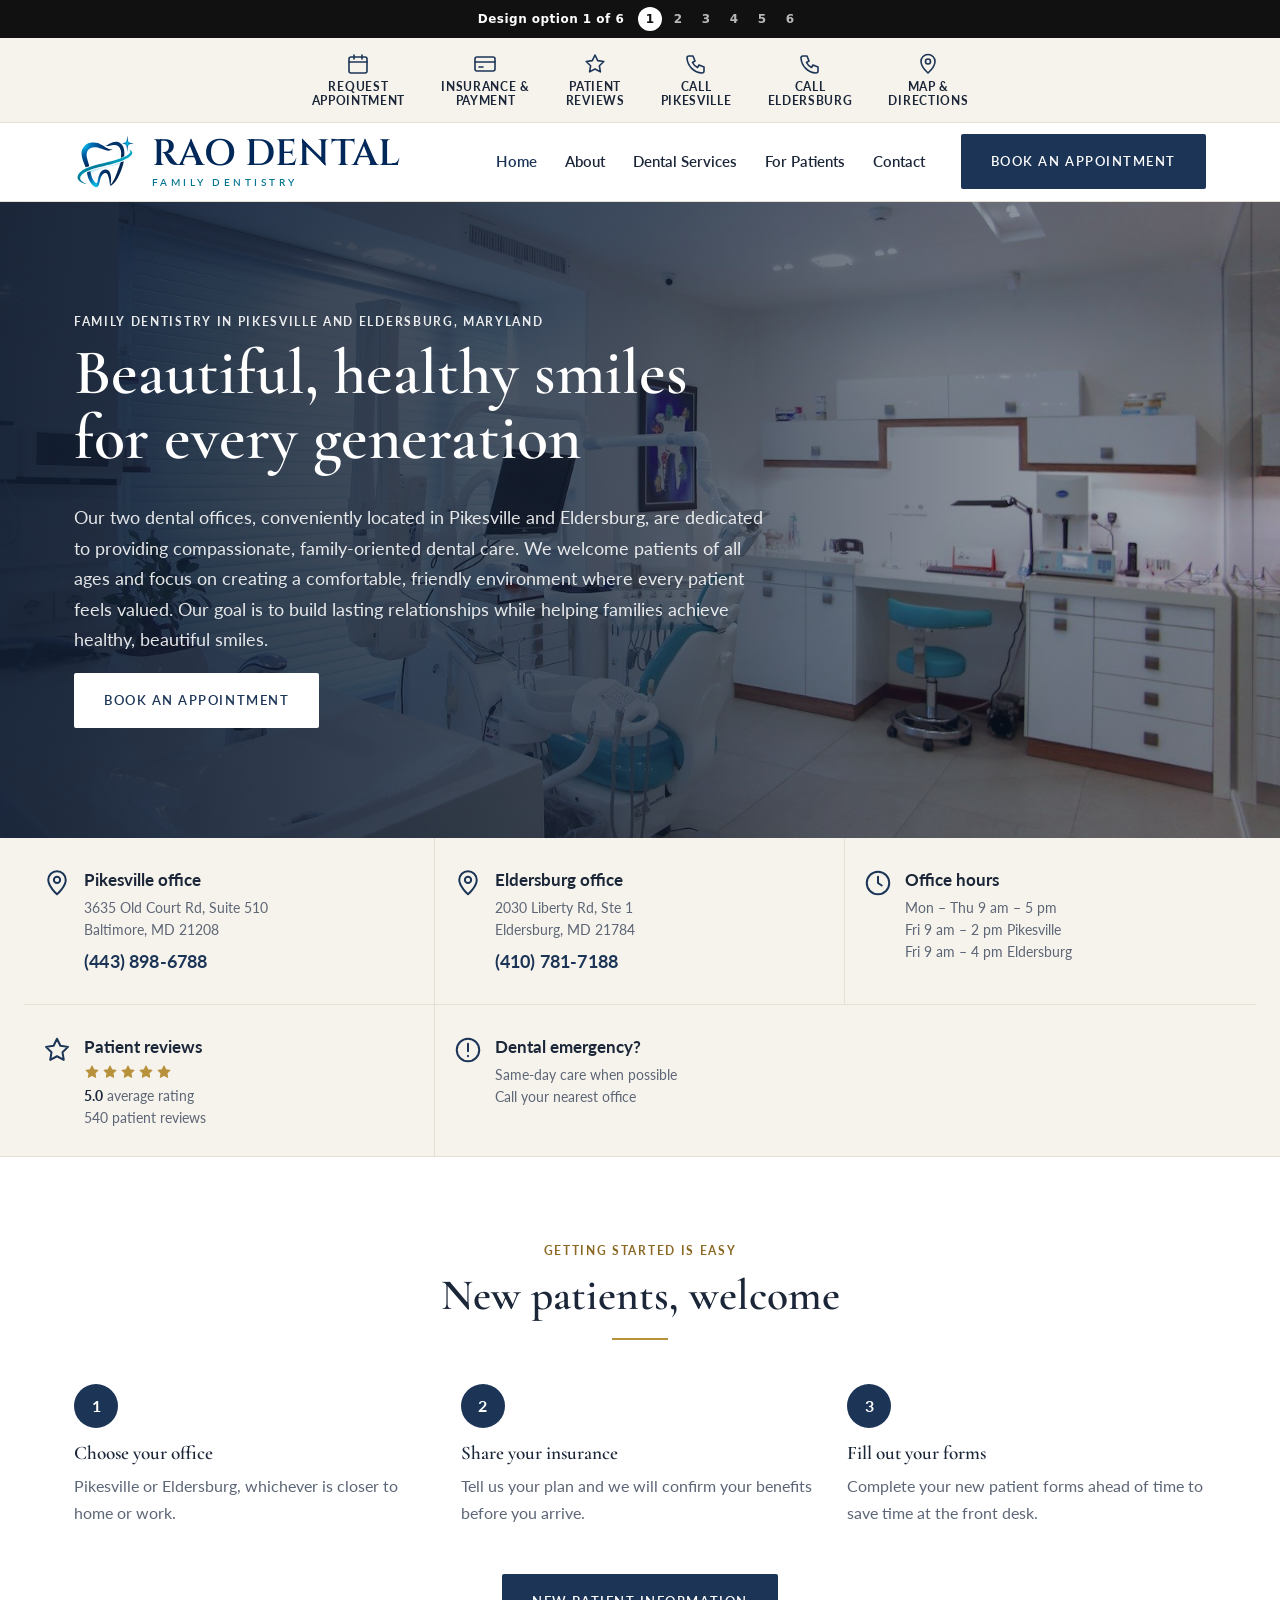
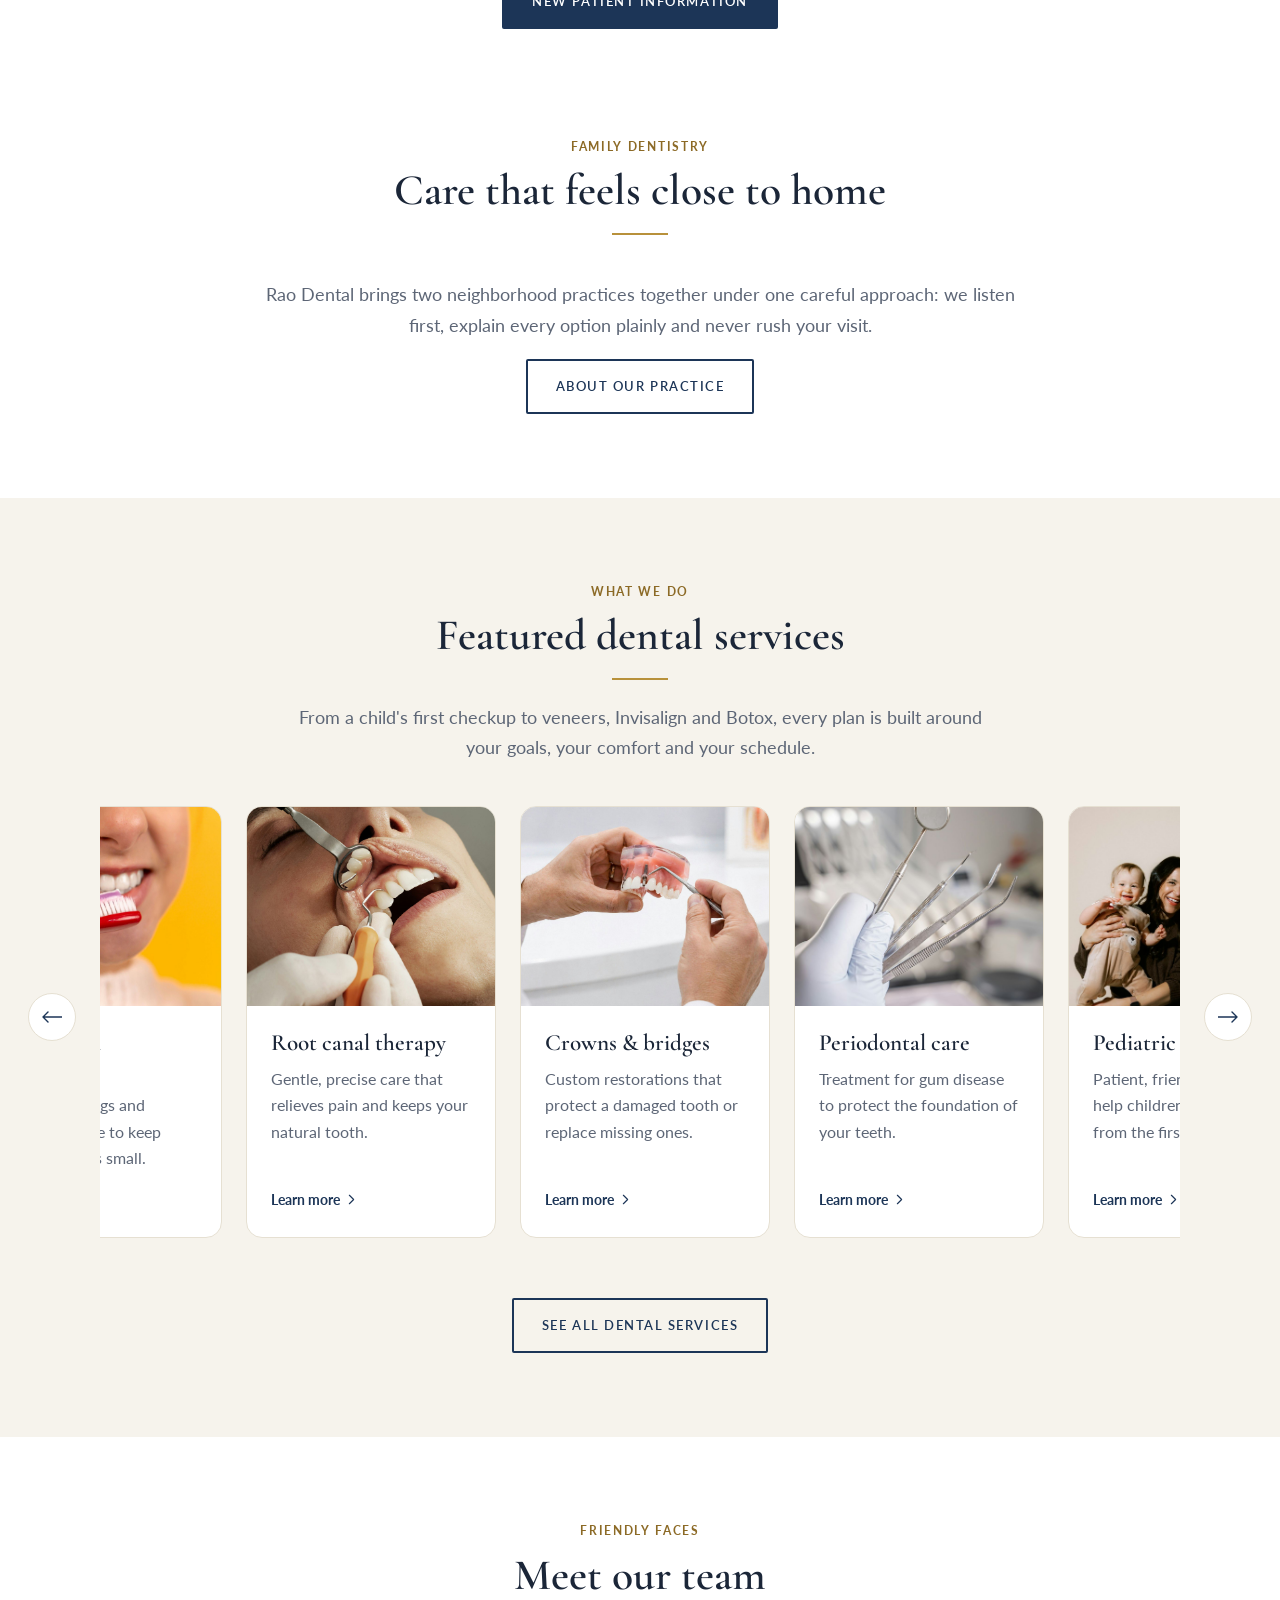
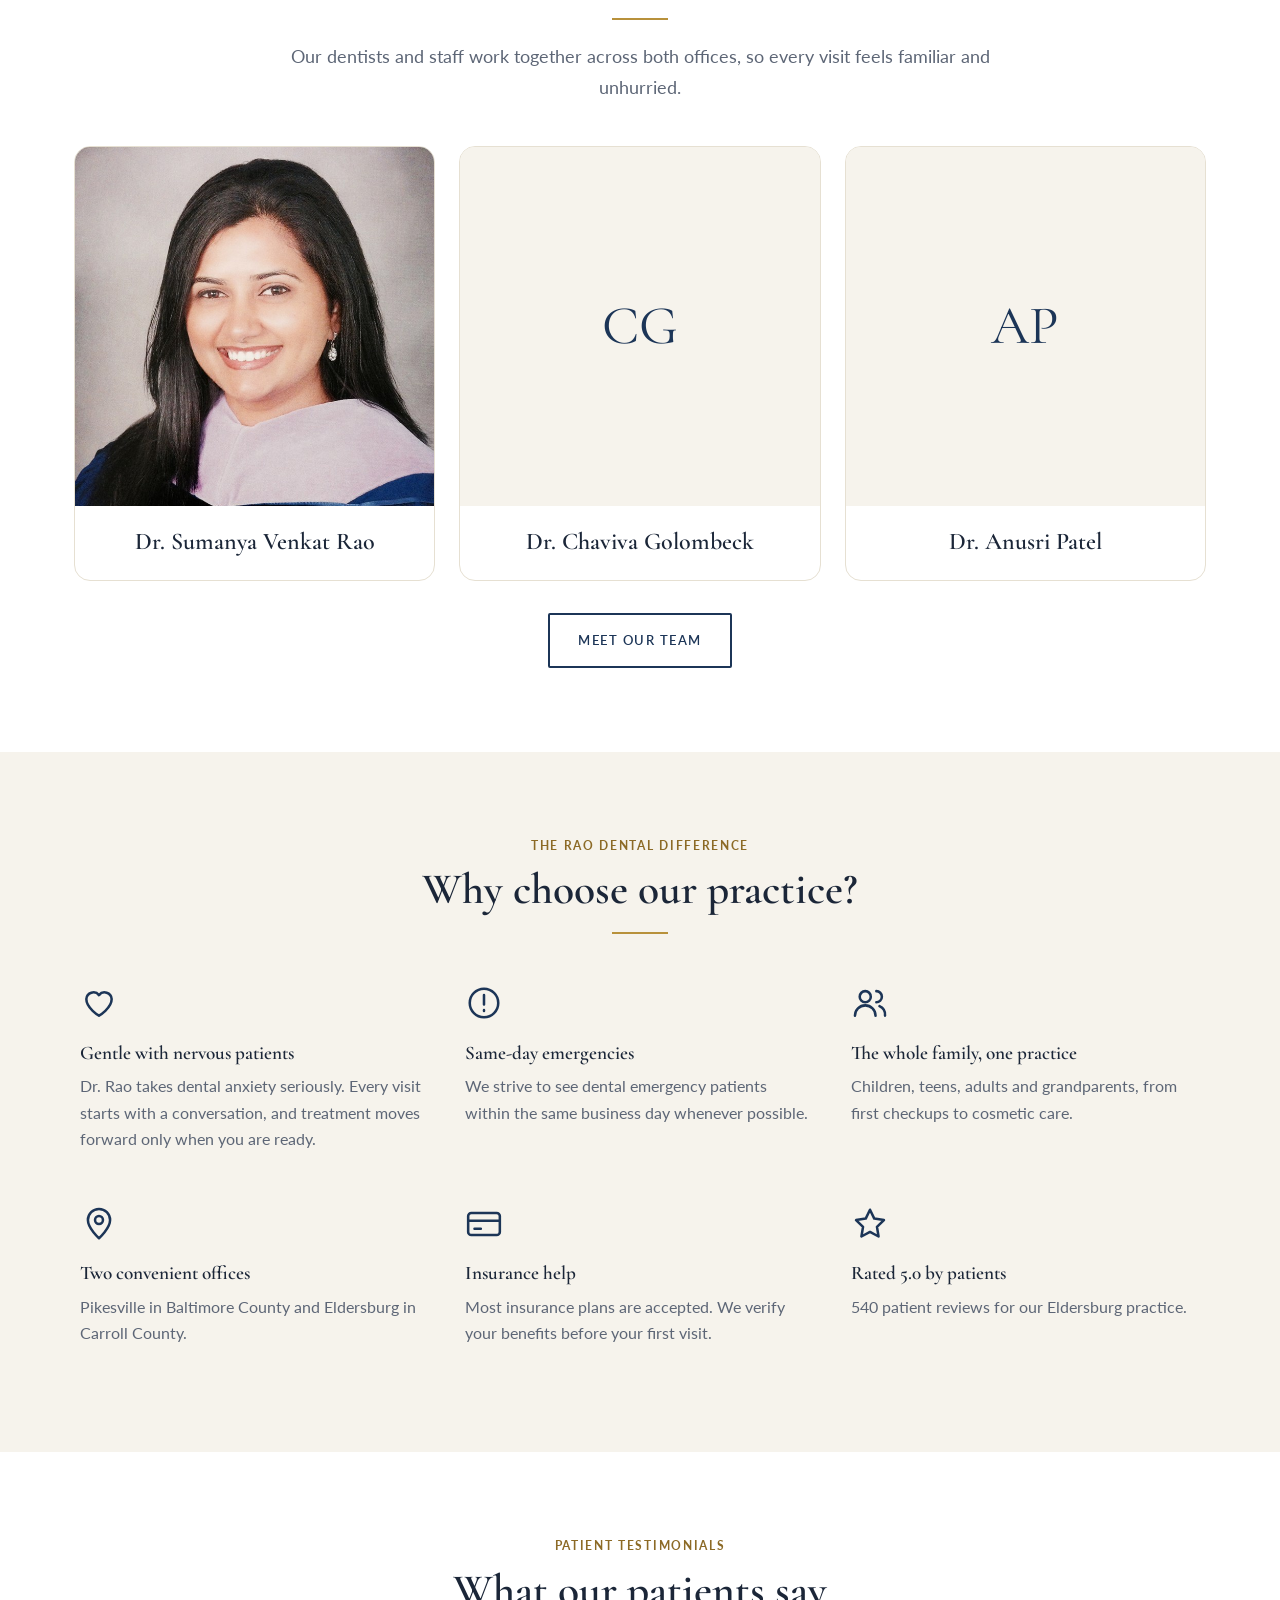
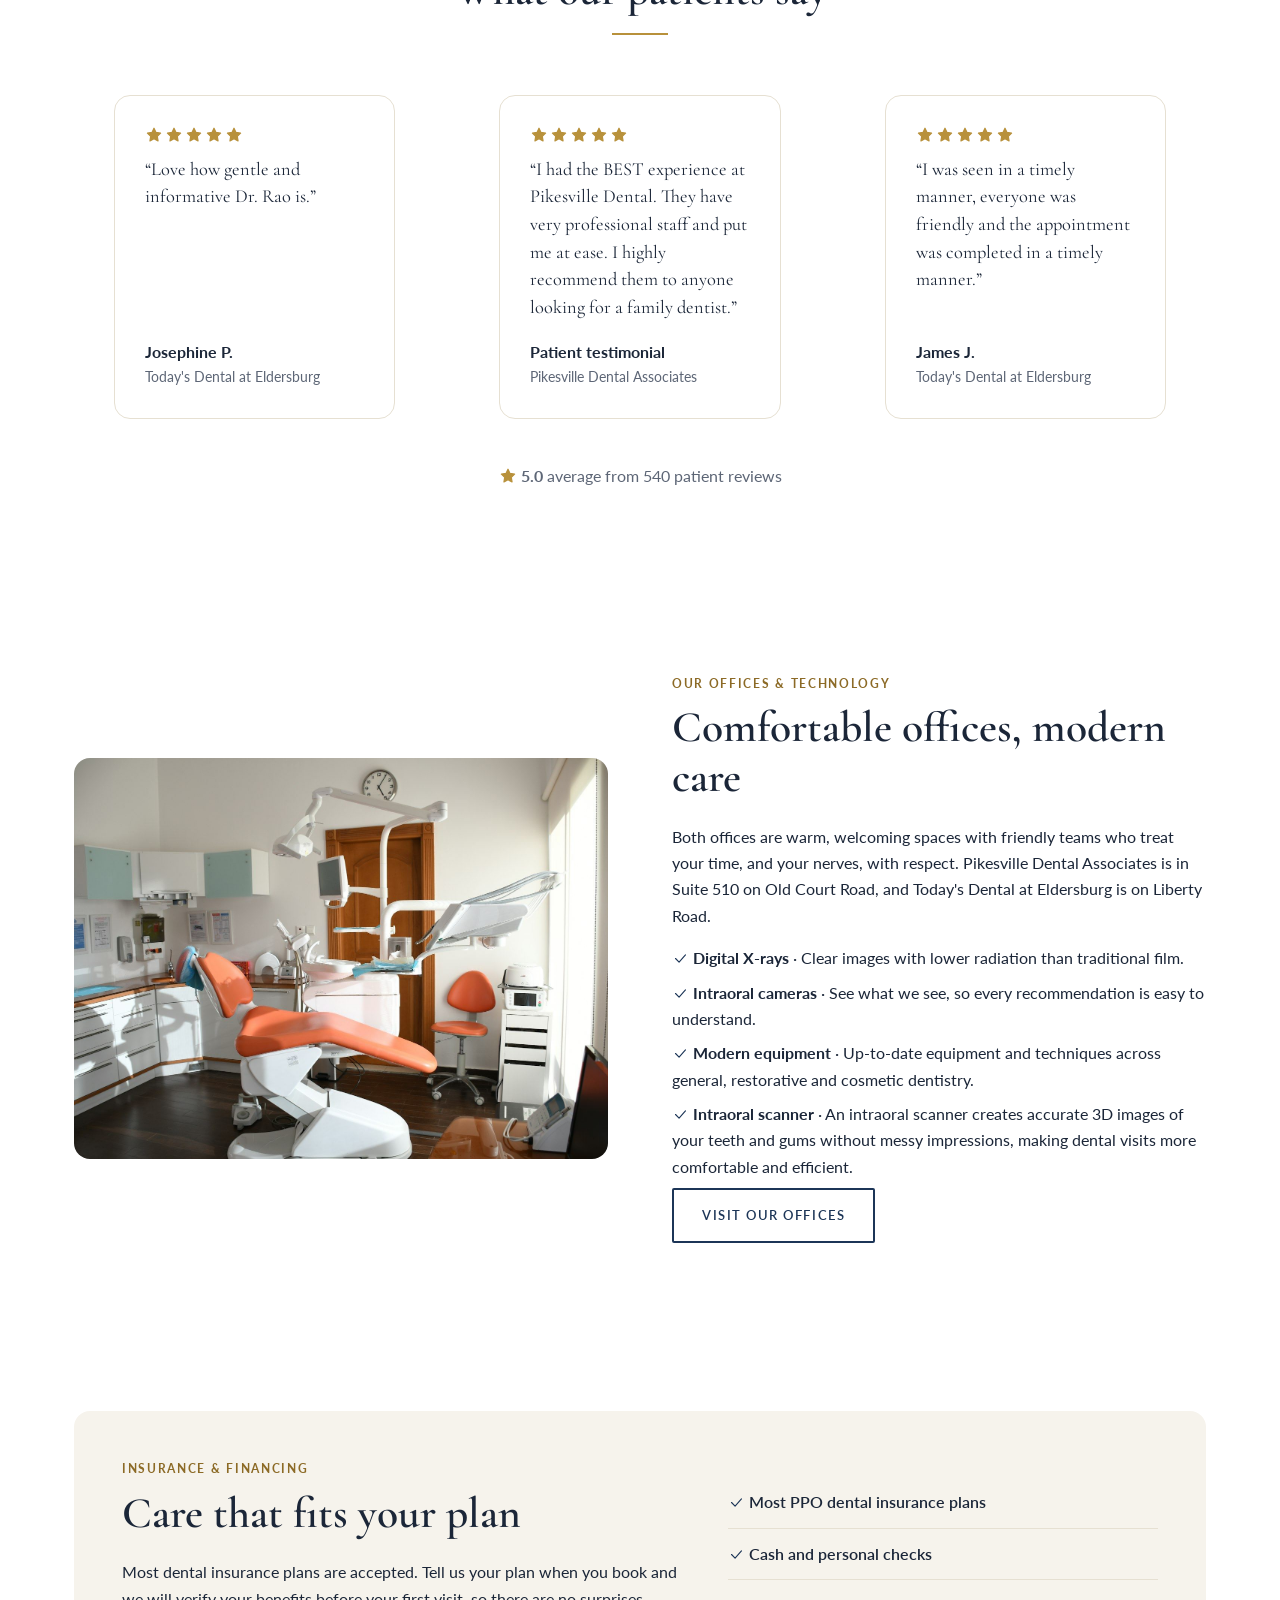
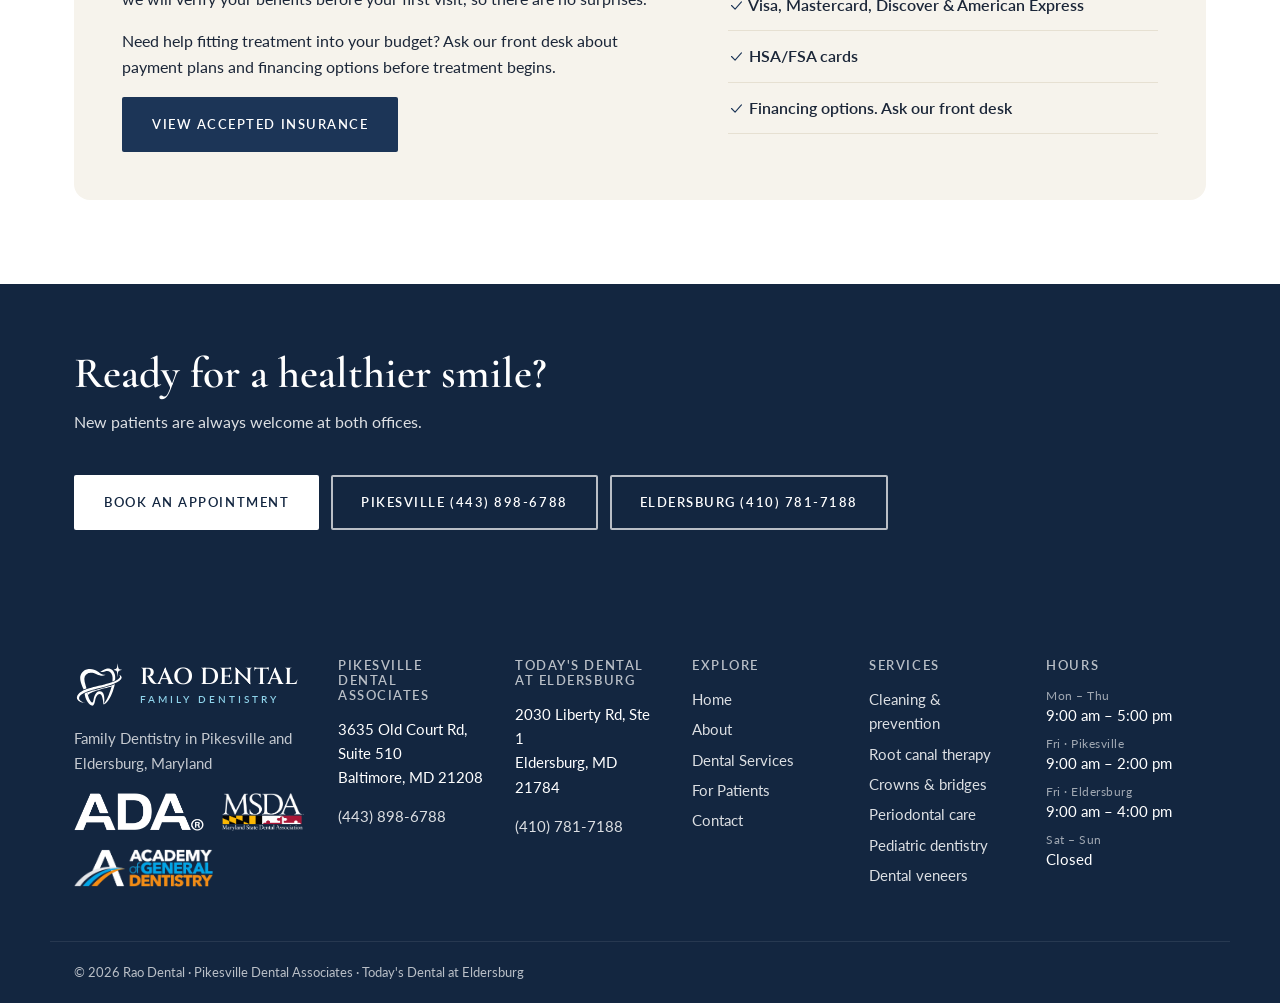
==== commit 69271ff5: "Style 1: team cards show names only Co-Authored-By: Claude Opus 5.5 <noreply@anthropic.com> Claude-S" ====
--- a/index.html
+++ b/index.html
@@ -1,7 +1,7 @@
 <!doctype html><html lang="en"><head><meta charset="utf-8"><meta name="viewport" content="width=device-width,initial-scale=1">
 <title>Rao Dental | Family Dentistry</title><meta name="description" content="Family Dentistry in Pikesville and Eldersburg, Maryland"><meta name="robots" content="noindex">
 <link rel="icon" type="image/svg+xml" href="img/rao-dental-favicon.svg?v=24ac31e0"><link rel="icon" type="image/png" sizes="32x32" href="img/rao-dental-favicon-32.png?v=24ac31e0"><link rel="apple-touch-icon" href="img/rao-dental-apple-touch.png"><link rel="preconnect" href="https://fonts.googleapis.com"><link rel="preconnect" href="https://fonts.gstatic.com" crossorigin>
-<link href="https://fonts.googleapis.com/css2?family=Cormorant+Garamond:wght@500;600;700&family=Cinzel:wght@600&family=Lato:wght@400;700&display=swap" rel="stylesheet"><link rel="stylesheet" href="css/site.css?v=c3f7d74b"></head>
+<link href="https://fonts.googleapis.com/css2?family=Cormorant+Garamond:wght@500;600;700&family=Cinzel:wght@600&family=Lato:wght@400;700&display=swap" rel="stylesheet"><link rel="stylesheet" href="css/site.css?v=363fb324"></head>
 <body class="style-1"><div class="switcher"><span>Design option 1 of 6</span><span class="sw-links"><a href="https://dundysm.github.io/style-1/index.html" aria-current="true">1</a><a href="https://dundysm.github.io/style-2/index.html">2</a><a href="https://dundysm.github.io/style-3/index.html">3</a><a href="https://dundysm.github.io/style-4/index.html">4</a><a href="https://dundysm.github.io/style-5/index.html">5</a><a href="https://dundysm.github.io/style-6/index.html">6</a></span></div><a class="skip" href="#main">Skip to content</a><div class="util icons"><div class="wrap"><a href="contact.html#appointment"><svg class="ic" viewBox="0 0 24 24" fill="none" stroke="currentColor" stroke-width="1.6" stroke-linecap="round" stroke-linejoin="round" aria-hidden="true"><rect x="3" y="5" width="18" height="16" rx="2"/><path d="M3 10h18M8 3v4M16 3v4"/></svg><span>Request<br>Appointment</span></a><a href="patients.html#insurance"><svg class="ic" viewBox="0 0 24 24" fill="none" stroke="currentColor" stroke-width="1.6" stroke-linecap="round" stroke-linejoin="round" aria-hidden="true"><rect x="2" y="5" width="20" height="14" rx="2"/><path d="M2 10h20M6 15h4"/></svg><span>Insurance &amp;<br>Payment</span></a><a href="index.html#reviews"><svg class="ic" viewBox="0 0 24 24" fill="none" stroke="currentColor" stroke-width="1.6" stroke-linecap="round" stroke-linejoin="round" aria-hidden="true"><path d="M12 3l2.7 5.6 6.1.9-4.4 4.3 1 6.1L12 17l-5.4 2.9 1-6.1L3.2 9.5l6.1-.9L12 3z"/></svg><span>Patient<br>Reviews</span></a><a href="tel:+14438986788"><svg class="ic" viewBox="0 0 24 24" fill="none" stroke="currentColor" stroke-width="1.6" stroke-linecap="round" stroke-linejoin="round" aria-hidden="true"><path d="M5 4h4l2 5-2.5 1.5a11 11 0 0 0 5 5L15 13l5 2v4a2 2 0 0 1-2 2A16 16 0 0 1 3 6a2 2 0 0 1 2-2z"/></svg><span>Call<br>Pikesville</span></a><a href="tel:+14107817188"><svg class="ic" viewBox="0 0 24 24" fill="none" stroke="currentColor" stroke-width="1.6" stroke-linecap="round" stroke-linejoin="round" aria-hidden="true"><path d="M5 4h4l2 5-2.5 1.5a11 11 0 0 0 5 5L15 13l5 2v4a2 2 0 0 1-2 2A16 16 0 0 1 3 6a2 2 0 0 1 2-2z"/></svg><span>Call<br>Eldersburg</span></a><a href="contact.html#location"><svg class="ic" viewBox="0 0 24 24" fill="none" stroke="currentColor" stroke-width="1.6" stroke-linecap="round" stroke-linejoin="round" aria-hidden="true"><path d="M12 21s-7-6.2-7-11.5a7 7 0 0 1 14 0C19 14.8 12 21 12 21z"/><circle cx="12" cy="9.5" r="2.5"/></svg><span>Map &amp;<br>Directions</span></a></div></div><header class="site-header"><div class="wrap hdr"><a class="logo logo-emb" href="index.html" aria-label="Rao Dental, Family Dentistry home"><span class="emb"><img src="img/rao-dental-emblem.svg" alt="" width="56" height="56"></span><span class="emb-text"><span class="emb-name">RAO DENTAL</span><small>Family Dentistry</small></span></a><input type="checkbox" id="nav-t" class="nav-t" aria-label="Menu"><label for="nav-t" class="burger"><svg class="ic" viewBox="0 0 24 24" fill="none" stroke="currentColor" stroke-width="1.6" stroke-linecap="round" stroke-linejoin="round" aria-hidden="true"><path d="M4 7h16M4 12h16M4 17h16"/></svg></label><nav aria-label="Main"><ul class="nav"><li><a href="index.html" aria-current="page">Home</a></li><li class="has-sub"><a href="about.html">About</a><ul class="sub"><li><a href="about.html#practice">About Our Practice</a></li><li><a href="about.html#team">Meet Our Team</a></li><li><a href="about.html#office">Our Office</a></li><li><a href="about.html#philosophy">Our Philosophy</a></li></ul></li><li class="has-sub"><a href="services.html">Dental Services</a><ul class="sub"><li><a href="services.html#cleaning">Cleaning &amp; prevention</a></li><li><a href="services.html#root-canal">Root canal therapy</a></li><li><a href="services.html#crowns">Crowns &amp; bridges</a></li><li><a href="services.html#periodontal">Periodontal care</a></li><li><a href="services.html#pediatric">Pediatric dentistry</a></li><li><a href="services.html#veneers">Dental veneers</a></li><li><a href="services.html#whitening">Teeth whitening</a></li><li><a href="services.html#implants">Implant restoration</a></li><li><a href="services.html#invisalign">Invisalign</a></li><li><a href="services.html#botox">Botox</a></li></ul></li><li class="has-sub"><a href="patients.html">For Patients</a><ul class="sub"><li><a href="patients.html#new-patients">New Patient Information</a></li><li><a href="patients.html#first-visit">Your First Visit</a></li><li><a href="patients.html#forms">Patient Forms</a></li><li><a href="patients.html#insurance">Insurance &amp; Financing</a></li><li><a href="patients.html#payment">Payment Options</a></li><li><a href="patients.html#faq">Patient FAQs</a></li><li><a href="patients.html#post-op">Post-Operative Instructions</a></li></ul></li><li class="has-sub"><a href="contact.html">Contact</a><ul class="sub"><li><a href="contact.html#info">Contact Information</a></li><li><a href="contact.html#hours">Office Hours</a></li><li><a href="contact.html#location">Location &amp; Directions</a></li><li><a href="contact.html#appointment">Request an Appointment</a></li></ul></li></ul></nav><div class="hdr-cta"><a class="btn btn-primary" href="contact.html#appointment">Book an Appointment</a></div></div></header><main id="main"><section class="hero hero-photo left" style="background-image:url(img/office-bright.jpg)"><div class="wrap"><div class="hero-box"><p class="eyebrow">Family Dentistry in Pikesville and Eldersburg, Maryland</p><h1>Beautiful, healthy smiles for every generation</h1><p class="lead">Our two dental offices, conveniently located in Pikesville and Eldersburg, are dedicated to providing compassionate, family-oriented dental care. We welcome patients of all ages and focus on creating a comfortable, friendly environment where every patient feels valued. Our goal is to build lasting relationships while helping families achieve healthy, beautiful smiles.</p><div class="btn-row"><a class="btn btn-primary" href="contact.html#appointment">Book an Appointment</a></div></div></div></section><section class="quick locstrip" id="locations" aria-label="Our offices"><div class="wrap grid g5"><div class="q"><svg class="ic" viewBox="0 0 24 24" fill="none" stroke="currentColor" stroke-width="1.6" stroke-linecap="round" stroke-linejoin="round" aria-hidden="true"><path d="M12 21s-7-6.2-7-11.5a7 7 0 0 1 14 0C19 14.8 12 21 12 21z"/><circle cx="12" cy="9.5" r="2.5"/></svg><span><strong>Pikesville office</strong><small><a href="https://www.google.com/maps/dir/?api=1&destination=3635+Old+Court+Rd%2C+Suite+510%2C+Baltimore%2C+MD+21208" target="_blank" rel="noopener">3635 Old Court Rd, Suite 510<br>Baltimore, MD 21208</a></small><a class="q-tel" href="tel:+14438986788">(443) 898-6788</a></span></div><div class="q"><svg class="ic" viewBox="0 0 24 24" fill="none" stroke="currentColor" stroke-width="1.6" stroke-linecap="round" stroke-linejoin="round" aria-hidden="true"><path d="M12 21s-7-6.2-7-11.5a7 7 0 0 1 14 0C19 14.8 12 21 12 21z"/><circle cx="12" cy="9.5" r="2.5"/></svg><span><strong>Eldersburg office</strong><small><a href="https://www.google.com/maps/dir/?api=1&destination=2030+Liberty+Rd%2C+Ste+1%2C+Eldersburg%2C+MD+21784" target="_blank" rel="noopener">2030 Liberty Rd, Ste 1<br>Eldersburg, MD 21784</a></small><a class="q-tel" href="tel:+14107817188">(410) 781-7188</a></span></div><div class="q"><svg class="ic" viewBox="0 0 24 24" fill="none" stroke="currentColor" stroke-width="1.6" stroke-linecap="round" stroke-linejoin="round" aria-hidden="true"><circle cx="12" cy="12" r="9"/><path d="M12 7v5l3 2"/></svg><span><strong>Office hours</strong><small>Mon – Thu 9 am – 5 pm</small><small>Fri 9 am – 2 pm Pikesville</small><small>Fri 9 am – 4 pm Eldersburg</small></span></div><div class="q"><svg class="ic" viewBox="0 0 24 24" fill="none" stroke="currentColor" stroke-width="1.6" stroke-linecap="round" stroke-linejoin="round" aria-hidden="true"><path d="M12 3l2.7 5.6 6.1.9-4.4 4.3 1 6.1L12 17l-5.4 2.9 1-6.1L3.2 9.5l6.1-.9L12 3z"/></svg><span><strong>Patient reviews</strong><span class="stars q-stars"><svg class="ic st" viewBox="0 0 24 24" fill="none" stroke="currentColor" stroke-width="1.6" stroke-linecap="round" stroke-linejoin="round" aria-hidden="true"><path d="M12 3l2.7 5.6 6.1.9-4.4 4.3 1 6.1L12 17l-5.4 2.9 1-6.1L3.2 9.5l6.1-.9L12 3z"/></svg><svg class="ic st" viewBox="0 0 24 24" fill="none" stroke="currentColor" stroke-width="1.6" stroke-linecap="round" stroke-linejoin="round" aria-hidden="true"><path d="M12 3l2.7 5.6 6.1.9-4.4 4.3 1 6.1L12 17l-5.4 2.9 1-6.1L3.2 9.5l6.1-.9L12 3z"/></svg><svg class="ic st" viewBox="0 0 24 24" fill="none" stroke="currentColor" stroke-width="1.6" stroke-linecap="round" stroke-linejoin="round" aria-hidden="true"><path d="M12 3l2.7 5.6 6.1.9-4.4 4.3 1 6.1L12 17l-5.4 2.9 1-6.1L3.2 9.5l6.1-.9L12 3z"/></svg><svg class="ic st" viewBox="0 0 24 24" fill="none" stroke="currentColor" stroke-width="1.6" stroke-linecap="round" stroke-linejoin="round" aria-hidden="true"><path d="M12 3l2.7 5.6 6.1.9-4.4 4.3 1 6.1L12 17l-5.4 2.9 1-6.1L3.2 9.5l6.1-.9L12 3z"/></svg><svg class="ic st" viewBox="0 0 24 24" fill="none" stroke="currentColor" stroke-width="1.6" stroke-linecap="round" stroke-linejoin="round" aria-hidden="true"><path d="M12 3l2.7 5.6 6.1.9-4.4 4.3 1 6.1L12 17l-5.4 2.9 1-6.1L3.2 9.5l6.1-.9L12 3z"/></svg></span><small><b>5.0</b> average rating</small><small><a href="#reviews">540 patient reviews</a></small></span></div><div class="q"><svg class="ic" viewBox="0 0 24 24" fill="none" stroke="currentColor" stroke-width="1.6" stroke-linecap="round" stroke-linejoin="round" aria-hidden="true"><circle cx="12" cy="12" r="9"/><path d="M12 7v6M12 16.5v.5"/></svg><span><strong>Dental emergency?</strong><small>Same-day care when possible</small><small>Call your nearest office</small></span></div></div></section><section class="sec np-sec" id="new-patients"><div class="wrap"><header class="sec-head center"><p class="eyebrow">Getting started is easy</p><h2>New patients, welcome</h2></header><ol class="steps"><li><span class="step">1</span><h3>Choose your office</h3><p>Pikesville or Eldersburg, whichever is closer to home or work.</p></li><li><span class="step">2</span><h3>Share your insurance</h3><p>Tell us your plan and we will confirm your benefits before you arrive.</p></li><li><span class="step">3</span><h3>Fill out your forms</h3><p>Complete your new patient forms ahead of time to save time at the front desk.</p></li></ol><div class="center mt"><a class="btn btn-primary" href="patients.html#new-patients">New patient information</a></div></div></section><section class="sec intro-sec"><div class="wrap"><header class="sec-head center"><p class="eyebrow">Family dentistry</p><h2>Care that feels close to home</h2></header><div class="intro"><p>Rao Dental brings two neighborhood practices together under one careful approach: we listen first, explain every option plainly and never rush your visit.</p><a class="btn btn-ghost" href="about.html">About our practice</a></div></div></section><section class="sec svc-sec" id="services"><div class="wrap"><header class="sec-head center"><p class="eyebrow">What we do</p><h2>Featured dental services</h2><p class="lead">From a child&#x27;s first checkup to veneers, Invisalign and Botox, every plan is built around your goals, your comfort and your schedule.</p></header><div class="car-shell"><div class="car-nav"><button type="button" class="car-b" data-dir="-1" aria-label="Previous services"><svg width="20" height="12" viewBox="0 0 20 12" fill="none" stroke="currentColor" stroke-width="1.4" stroke-linecap="round" stroke-linejoin="round" aria-hidden="true"><path d="M20 6H1M6 1L1 6l5 5"/></svg></button><button type="button" class="car-b" data-dir="1" aria-label="More services"><svg width="20" height="12" viewBox="0 0 20 12" fill="none" stroke="currentColor" stroke-width="1.4" stroke-linecap="round" stroke-linejoin="round" aria-hidden="true"><path d="M0 6h19M14 1l5 5-5 5"/></svg></button></div><div class="car" id="svc-car" tabindex="0" role="region" aria-label="Services"><a class="card svc" href="services.html#cleaning"><div class="svc-img" style="background-image:url(img/svc-preventive.jpg)"></div><div class="card-body"><h3>Cleaning &amp; prevention</h3><p>Exams, cleanings and preventive care to keep small problems small.</p><span class="more">Learn more <svg class="ic sm" viewBox="0 0 24 24" fill="none" stroke="currentColor" stroke-width="1.6" stroke-linecap="round" stroke-linejoin="round" aria-hidden="true"><path d="M9 6l6 6-6 6"/></svg></span></div></a><a class="card svc" href="services.html#root-canal"><div class="svc-img" style="background-image:url(img/svc-general.jpg)"></div><div class="card-body"><h3>Root canal therapy</h3><p>Gentle, precise care that relieves pain and keeps your natural tooth.</p><span class="more">Learn more <svg class="ic sm" viewBox="0 0 24 24" fill="none" stroke="currentColor" stroke-width="1.6" stroke-linecap="round" stroke-linejoin="round" aria-hidden="true"><path d="M9 6l6 6-6 6"/></svg></span></div></a><a class="card svc" href="services.html#crowns"><div class="svc-img" style="background-image:url(img/svc-restorative.jpg)"></div><div class="card-body"><h3>Crowns &amp; bridges</h3><p>Custom restorations that protect a damaged tooth or replace missing ones.</p><span class="more">Learn more <svg class="ic sm" viewBox="0 0 24 24" fill="none" stroke="currentColor" stroke-width="1.6" stroke-linecap="round" stroke-linejoin="round" aria-hidden="true"><path d="M9 6l6 6-6 6"/></svg></span></div></a><a class="card svc" href="services.html#periodontal"><div class="svc-img" style="background-image:url(img/svc-periodontal.jpg)"></div><div class="card-body"><h3>Periodontal care</h3><p>Treatment for gum disease to protect the foundation of your teeth.</p><span class="more">Learn more <svg class="ic sm" viewBox="0 0 24 24" fill="none" stroke="currentColor" stroke-width="1.6" stroke-linecap="round" stroke-linejoin="round" aria-hidden="true"><path d="M9 6l6 6-6 6"/></svg></span></div></a><a class="card svc" href="services.html#pediatric"><div class="svc-img" style="background-image:url(img/family-floor.jpg)"></div><div class="card-body"><h3>Pediatric dentistry</h3><p>Patient, friendly visits that help children feel at ease from the first checkup.</p><span class="more">Learn more <svg class="ic sm" viewBox="0 0 24 24" fill="none" stroke="currentColor" stroke-width="1.6" stroke-linecap="round" stroke-linejoin="round" aria-hidden="true"><path d="M9 6l6 6-6 6"/></svg></span></div></a><a class="card svc" href="services.html#veneers"><div class="svc-img" style="background-image:url(img/svc-cosmetic.jpg)"></div><div class="card-body"><h3>Dental veneers</h3><p>Thin custom porcelain shells that reshape color, length and proportion for a natural smile.</p><span class="more">Learn more <svg class="ic sm" viewBox="0 0 24 24" fill="none" stroke="currentColor" stroke-width="1.6" stroke-linecap="round" stroke-linejoin="round" aria-hidden="true"><path d="M9 6l6 6-6 6"/></svg></span></div></a><a class="card svc" href="services.html#whitening"><div class="svc-img" style="background-image:url(img/smile-woman.jpg)"></div><div class="card-body"><h3>Teeth whitening</h3><p>Professional whitening for a brighter, even shade with comfort in mind.</p><span class="more">Learn more <svg class="ic sm" viewBox="0 0 24 24" fill="none" stroke="currentColor" stroke-width="1.6" stroke-linecap="round" stroke-linejoin="round" aria-hidden="true"><path d="M9 6l6 6-6 6"/></svg></span></div></a><a class="card svc" href="services.html#implants"><div class="svc-img" style="background-image:url(img/svc-implants.jpg)"></div><div class="card-body"><h3>Implant restoration</h3><p>Crowns and bridges placed on dental implants to restore a complete smile.</p><span class="more">Learn more <svg class="ic sm" viewBox="0 0 24 24" fill="none" stroke="currentColor" stroke-width="1.6" stroke-linecap="round" stroke-linejoin="round" aria-hidden="true"><path d="M9 6l6 6-6 6"/></svg></span></div></a><a class="card svc" href="services.html#invisalign"><div class="svc-img" style="background-image:url(img/svc-orthodontics.jpg)"></div><div class="card-body"><h3>Invisalign</h3><p>Clear, removable aligners that straighten teeth gradually and discreetly.</p><span class="more">Learn more <svg class="ic sm" viewBox="0 0 24 24" fill="none" stroke="currentColor" stroke-width="1.6" stroke-linecap="round" stroke-linejoin="round" aria-hidden="true"><path d="M9 6l6 6-6 6"/></svg></span></div></a><a class="card svc" href="services.html#botox"><div class="svc-img" style="background-image:url(img/svc-sedation.jpg)"></div><div class="card-body"><h3>Botox</h3><p>Therapeutic and esthetic Botox from a certified provider.</p><span class="more">Learn more <svg class="ic sm" viewBox="0 0 24 24" fill="none" stroke="currentColor" stroke-width="1.6" stroke-linecap="round" stroke-linejoin="round" aria-hidden="true"><path d="M9 6l6 6-6 6"/></svg></span></div></a></div></div><script>(function(){
 var t=document.getElementById('svc-car');if(!t)return;
 var shell=t.parentNode,btns=shell.querySelectorAll('.car-b');
@@ -29,4 +29,4 @@
 t.addEventListener('touchstart',function(){paused=true;},{passive:true});
 t.addEventListener('touchend',function(){pos=t.scrollLeft;paused=false;hold=performance.now()+2500;},{passive:true});
 t.addEventListener('scroll',function(){if(paused)pos=t.scrollLeft;},{passive:true});
-requestAnimationFrame(step);})();</script><div class="center mt"><a class="btn btn-ghost" href="services.html">See all dental services</a></div></div></section><section class="sec team-sec" id="team"><div class="wrap"><header class="sec-head center"><p class="eyebrow">Friendly faces</p><h2>Meet our team</h2><p class="lead">Our dentists and staff work together across both offices, so every visit feels familiar and unhurried.</p></header><div class="grid g3 team"><div class="card member"><img src="img/dr-rao-portrait.jpg" alt="Dr. Sumanya Venkat Rao" loading="lazy"><div class="card-body"><h3>Dr. Sumanya Venkat Rao</h3><p class="muted">General Dentist · D.M.D., B.D.S.</p></div></div><div class="card member"><div class="avatar">CG</div><div class="card-body"><h3>Dr. Chaviva Golombeck</h3><p class="muted">D.D.S. · University of Maryland</p></div></div><div class="card member"><div class="avatar">AP</div><div class="card-body"><h3>Dr. Anusri Patel</h3></div></div></div><div class="center mt"><a class="btn btn-ghost" href="about.html#team">Meet our team</a></div></div></section><section class="sec why-sec" id="why"><div class="wrap"><header class="sec-head center"><p class="eyebrow">The Rao Dental difference</p><h2>Why choose our practice?</h2></header><div class="grid g3 why"><div class="why-item"><svg class="ic why-ic" viewBox="0 0 24 24" fill="none" stroke="currentColor" stroke-width="1.6" stroke-linecap="round" stroke-linejoin="round" aria-hidden="true"><path d="M12 20s-8-4.7-8-10.5A4.5 4.5 0 0 1 12 7a4.5 4.5 0 0 1 8 2.5C20 15.3 12 20 12 20z"/></svg><h3>Gentle with nervous patients</h3><p>Dr. Rao takes dental anxiety seriously. Every visit starts with a conversation, and treatment moves forward only when you are ready.</p></div><div class="why-item"><svg class="ic why-ic" viewBox="0 0 24 24" fill="none" stroke="currentColor" stroke-width="1.6" stroke-linecap="round" stroke-linejoin="round" aria-hidden="true"><circle cx="12" cy="12" r="9"/><path d="M12 7v6M12 16.5v.5"/></svg><h3>Same-day emergencies</h3><p>We strive to see dental emergency patients within the same business day whenever possible.</p></div><div class="why-item"><svg class="ic why-ic" viewBox="0 0 24 24" fill="none" stroke="currentColor" stroke-width="1.6" stroke-linecap="round" stroke-linejoin="round" aria-hidden="true"><circle cx="9" cy="8" r="3.5"/><path d="M2.5 20a6.5 6.5 0 0 1 13 0M16 4.5a3.5 3.5 0 0 1 0 7M18 14a6 6 0 0 1 3.5 6"/></svg><h3>The whole family, one practice</h3><p>Children, teens, adults and grandparents, from first checkups to cosmetic care.</p></div><div class="why-item"><svg class="ic why-ic" viewBox="0 0 24 24" fill="none" stroke="currentColor" stroke-width="1.6" stroke-linecap="round" stroke-linejoin="round" aria-hidden="true"><path d="M12 21s-7-6.2-7-11.5a7 7 0 0 1 14 0C19 14.8 12 21 12 21z"/><circle cx="12" cy="9.5" r="2.5"/></svg><h3>Two convenient offices</h3><p>Pikesville in Baltimore County and Eldersburg in Carroll County.</p></div><div class="why-item"><svg class="ic why-ic" viewBox="0 0 24 24" fill="none" stroke="currentColor" stroke-width="1.6" stroke-linecap="round" stroke-linejoin="round" aria-hidden="true"><rect x="2" y="5" width="20" height="14" rx="2"/><path d="M2 10h20M6 15h4"/></svg><h3>Insurance help</h3><p>Most insurance plans are accepted. We verify your benefits before your first visit.</p></div><div class="why-item"><svg class="ic why-ic" viewBox="0 0 24 24" fill="none" stroke="currentColor" stroke-width="1.6" stroke-linecap="round" stroke-linejoin="round" aria-hidden="true"><path d="M12 3l2.7 5.6 6.1.9-4.4 4.3 1 6.1L12 17l-5.4 2.9 1-6.1L3.2 9.5l6.1-.9L12 3z"/></svg><h3>Rated 5.0 by patients</h3><p>540 patient reviews for our Eldersburg practice.</p></div></div></div></section><section class="sec rev-sec" id="reviews"><div class="wrap"><header class="sec-head center"><p class="eyebrow">Patient testimonials</p><h2>What our patients say</h2></header><div class="grid g3 tst"><figure class="card quote"><span class="stars"><svg class="ic st" viewBox="0 0 24 24" fill="none" stroke="currentColor" stroke-width="1.6" stroke-linecap="round" stroke-linejoin="round" aria-hidden="true"><path d="M12 3l2.7 5.6 6.1.9-4.4 4.3 1 6.1L12 17l-5.4 2.9 1-6.1L3.2 9.5l6.1-.9L12 3z"/></svg><svg class="ic st" viewBox="0 0 24 24" fill="none" stroke="currentColor" stroke-width="1.6" stroke-linecap="round" stroke-linejoin="round" aria-hidden="true"><path d="M12 3l2.7 5.6 6.1.9-4.4 4.3 1 6.1L12 17l-5.4 2.9 1-6.1L3.2 9.5l6.1-.9L12 3z"/></svg><svg class="ic st" viewBox="0 0 24 24" fill="none" stroke="currentColor" stroke-width="1.6" stroke-linecap="round" stroke-linejoin="round" aria-hidden="true"><path d="M12 3l2.7 5.6 6.1.9-4.4 4.3 1 6.1L12 17l-5.4 2.9 1-6.1L3.2 9.5l6.1-.9L12 3z"/></svg><svg class="ic st" viewBox="0 0 24 24" fill="none" stroke="currentColor" stroke-width="1.6" stroke-linecap="round" stroke-linejoin="round" aria-hidden="true"><path d="M12 3l2.7 5.6 6.1.9-4.4 4.3 1 6.1L12 17l-5.4 2.9 1-6.1L3.2 9.5l6.1-.9L12 3z"/></svg><svg class="ic st" viewBox="0 0 24 24" fill="none" stroke="currentColor" stroke-width="1.6" stroke-linecap="round" stroke-linejoin="round" aria-hidden="true"><path d="M12 3l2.7 5.6 6.1.9-4.4 4.3 1 6.1L12 17l-5.4 2.9 1-6.1L3.2 9.5l6.1-.9L12 3z"/></svg></span><blockquote>“Love how gentle and informative Dr. Rao is.”</blockquote><figcaption><strong>Josephine P.</strong><span>Today&#x27;s Dental at Eldersburg</span></figcaption></figure><figure class="card quote"><span class="stars"><svg class="ic st" viewBox="0 0 24 24" fill="none" stroke="currentColor" stroke-width="1.6" stroke-linecap="round" stroke-linejoin="round" aria-hidden="true"><path d="M12 3l2.7 5.6 6.1.9-4.4 4.3 1 6.1L12 17l-5.4 2.9 1-6.1L3.2 9.5l6.1-.9L12 3z"/></svg><svg class="ic st" viewBox="0 0 24 24" fill="none" stroke="currentColor" stroke-width="1.6" stroke-linecap="round" stroke-linejoin="round" aria-hidden="true"><path d="M12 3l2.7 5.6 6.1.9-4.4 4.3 1 6.1L12 17l-5.4 2.9 1-6.1L3.2 9.5l6.1-.9L12 3z"/></svg><svg class="ic st" viewBox="0 0 24 24" fill="none" stroke="currentColor" stroke-width="1.6" stroke-linecap="round" stroke-linejoin="round" aria-hidden="true"><path d="M12 3l2.7 5.6 6.1.9-4.4 4.3 1 6.1L12 17l-5.4 2.9 1-6.1L3.2 9.5l6.1-.9L12 3z"/></svg><svg class="ic st" viewBox="0 0 24 24" fill="none" stroke="currentColor" stroke-width="1.6" stroke-linecap="round" stroke-linejoin="round" aria-hidden="true"><path d="M12 3l2.7 5.6 6.1.9-4.4 4.3 1 6.1L12 17l-5.4 2.9 1-6.1L3.2 9.5l6.1-.9L12 3z"/></svg><svg class="ic st" viewBox="0 0 24 24" fill="none" stroke="currentColor" stroke-width="1.6" stroke-linecap="round" stroke-linejoin="round" aria-hidden="true"><path d="M12 3l2.7 5.6 6.1.9-4.4 4.3 1 6.1L12 17l-5.4 2.9 1-6.1L3.2 9.5l6.1-.9L12 3z"/></svg></span><blockquote>“I had the BEST experience at Pikesville Dental. They have very professional staff and put me at ease. I highly recommend them to anyone looking for a family dentist.”</blockquote><figcaption><strong>Patient testimonial</strong><span>Pikesville Dental Associates</span></figcaption></figure><figure class="card quote"><span class="stars"><svg class="ic st" viewBox="0 0 24 24" fill="none" stroke="currentColor" stroke-width="1.6" stroke-linecap="round" stroke-linejoin="round" aria-hidden="true"><path d="M12 3l2.7 5.6 6.1.9-4.4 4.3 1 6.1L12 17l-5.4 2.9 1-6.1L3.2 9.5l6.1-.9L12 3z"/></svg><svg class="ic st" viewBox="0 0 24 24" fill="none" stroke="currentColor" stroke-width="1.6" stroke-linecap="round" stroke-linejoin="round" aria-hidden="true"><path d="M12 3l2.7 5.6 6.1.9-4.4 4.3 1 6.1L12 17l-5.4 2.9 1-6.1L3.2 9.5l6.1-.9L12 3z"/></svg><svg class="ic st" viewBox="0 0 24 24" fill="none" stroke="currentColor" stroke-width="1.6" stroke-linecap="round" stroke-linejoin="round" aria-hidden="true"><path d="M12 3l2.7 5.6 6.1.9-4.4 4.3 1 6.1L12 17l-5.4 2.9 1-6.1L3.2 9.5l6.1-.9L12 3z"/></svg><svg class="ic st" viewBox="0 0 24 24" fill="none" stroke="currentColor" stroke-width="1.6" stroke-linecap="round" stroke-linejoin="round" aria-hidden="true"><path d="M12 3l2.7 5.6 6.1.9-4.4 4.3 1 6.1L12 17l-5.4 2.9 1-6.1L3.2 9.5l6.1-.9L12 3z"/></svg><svg class="ic st" viewBox="0 0 24 24" fill="none" stroke="currentColor" stroke-width="1.6" stroke-linecap="round" stroke-linejoin="round" aria-hidden="true"><path d="M12 3l2.7 5.6 6.1.9-4.4 4.3 1 6.1L12 17l-5.4 2.9 1-6.1L3.2 9.5l6.1-.9L12 3z"/></svg></span><blockquote>“I was seen in a timely manner, everyone was friendly and the appointment was completed in a timely manner.”</blockquote><figcaption><strong>James J.</strong><span>Today&#x27;s Dental at Eldersburg</span></figcaption></figure></div><p class="rating-note"><svg class="ic st" viewBox="0 0 24 24" fill="none" stroke="currentColor" stroke-width="1.6" stroke-linecap="round" stroke-linejoin="round" aria-hidden="true"><path d="M12 3l2.7 5.6 6.1.9-4.4 4.3 1 6.1L12 17l-5.4 2.9 1-6.1L3.2 9.5l6.1-.9L12 3z"/></svg> <strong>5.0</strong> average from 540 patient reviews</p></div></section><section class="sec office-sec" id="office"><div class="wrap"><div class="split"><div class="split-media"><img src="img/office-orange.jpg" alt="Dental treatment room" loading="lazy"></div><div class="split-text"><p class="eyebrow">Our offices &amp; technology</p><h2>Comfortable offices, modern care</h2><p>Both offices are warm, welcoming spaces with friendly teams who treat your time, and your nerves, with respect. Pikesville Dental Associates is in Suite 510 on Old Court Road, and Today&#x27;s Dental at Eldersburg is on Liberty Road.</p><p class="tick"><svg class="ic sm" viewBox="0 0 24 24" fill="none" stroke="currentColor" stroke-width="1.6" stroke-linecap="round" stroke-linejoin="round" aria-hidden="true"><path d="M5 12l5 5 9-10"/></svg> <strong>Digital X-rays</strong> · Clear images with lower radiation than traditional film.</p><p class="tick"><svg class="ic sm" viewBox="0 0 24 24" fill="none" stroke="currentColor" stroke-width="1.6" stroke-linecap="round" stroke-linejoin="round" aria-hidden="true"><path d="M5 12l5 5 9-10"/></svg> <strong>Intraoral cameras</strong> · See what we see, so every recommendation is easy to understand.</p><p class="tick"><svg class="ic sm" viewBox="0 0 24 24" fill="none" stroke="currentColor" stroke-width="1.6" stroke-linecap="round" stroke-linejoin="round" aria-hidden="true"><path d="M5 12l5 5 9-10"/></svg> <strong>Modern equipment</strong> · Up-to-date equipment and techniques across general, restorative and cosmetic dentistry.</p><p class="tick"><svg class="ic sm" viewBox="0 0 24 24" fill="none" stroke="currentColor" stroke-width="1.6" stroke-linecap="round" stroke-linejoin="round" aria-hidden="true"><path d="M5 12l5 5 9-10"/></svg> <strong>Intraoral scanner</strong> · An intraoral scanner creates accurate 3D images of your teeth and gums without messy impressions, making dental visits more comfortable and efficient.</p><a class="btn btn-ghost" href="about.html#office">Visit our offices</a></div></div></div></section><section class="sec ins-sec" id="insurance"><div class="wrap"><div class="ins"><div class="ins-text"><p class="eyebrow">Insurance &amp; financing</p><h2>Care that fits your plan</h2><p>Most dental insurance plans are accepted. Tell us your plan when you book and we will verify your benefits before your first visit, so there are no surprises.</p><p>Need help fitting treatment into your budget? Ask our front desk about payment plans and financing options before treatment begins.</p><div class="btn-row"><a class="btn btn-primary" href="#insurance">View accepted insurance</a></div></div><ul class="ins-list"><li><svg class="ic sm" viewBox="0 0 24 24" fill="none" stroke="currentColor" stroke-width="1.6" stroke-linecap="round" stroke-linejoin="round" aria-hidden="true"><path d="M5 12l5 5 9-10"/></svg> Most PPO dental insurance plans</li><li><svg class="ic sm" viewBox="0 0 24 24" fill="none" stroke="currentColor" stroke-width="1.6" stroke-linecap="round" stroke-linejoin="round" aria-hidden="true"><path d="M5 12l5 5 9-10"/></svg> Cash and personal checks</li><li><svg class="ic sm" viewBox="0 0 24 24" fill="none" stroke="currentColor" stroke-width="1.6" stroke-linecap="round" stroke-linejoin="round" aria-hidden="true"><path d="M5 12l5 5 9-10"/></svg> Visa, Mastercard, Discover &amp; American Express</li><li><svg class="ic sm" viewBox="0 0 24 24" fill="none" stroke="currentColor" stroke-width="1.6" stroke-linecap="round" stroke-linejoin="round" aria-hidden="true"><path d="M5 12l5 5 9-10"/></svg> HSA/FSA cards</li><li><svg class="ic sm" viewBox="0 0 24 24" fill="none" stroke="currentColor" stroke-width="1.6" stroke-linecap="round" stroke-linejoin="round" aria-hidden="true"><path d="M5 12l5 5 9-10"/></svg> Financing options. Ask our front desk</li></ul></div></div></section><section class="cta-band"><div class="wrap"><div><h2>Ready for a healthier smile?</h2><p>New patients are always welcome at both offices.</p></div><div class="btn-row"><a class="btn btn-light" href="contact.html#appointment">Book an appointment</a><a class="btn btn-outline-light" href="tel:+14438986788">Pikesville (443) 898-6788</a><a class="btn btn-outline-light" href="tel:+14107817188">Eldersburg (410) 781-7188</a></div></div></section></main><footer class="site-footer"><div class="wrap fgrid"><div class="fbrand"><a class="logo logo-emb" href="index.html" aria-label="Rao Dental, Family Dentistry home"><span class="emb"><img src="img/rao-dental-emblem.svg" alt="" width="56" height="56"></span><span class="emb-text"><span class="emb-name">RAO DENTAL</span><small>Family Dentistry</small></span></a><p>Family Dentistry in Pikesville and Eldersburg, Maryland</p><div class="badges"><img src="img/assoc-ada-white.png" alt="ADA member" loading="lazy"><img src="img/assoc-msda-white.png" alt="MSDA member" loading="lazy"><img src="img/assoc-agd-white.png" alt="AGD member" loading="lazy"></div></div><div><h4>Pikesville Dental Associates</h4><p>3635 Old Court Rd, Suite 510<br>Baltimore, MD 21208</p><p><a href="tel:+14438986788">(443) 898-6788</a></p></div><div><h4>Today&#x27;s Dental at Eldersburg</h4><p>2030 Liberty Rd, Ste 1<br>Eldersburg, MD 21784</p><p><a href="tel:+14107817188">(410) 781-7188</a></p></div><div><h4>Explore</h4><ul><li><a href="index.html">Home</a></li><li><a href="about.html">About</a></li><li><a href="services.html">Dental Services</a></li><li><a href="patients.html">For Patients</a></li><li><a href="contact.html">Contact</a></li></ul></div><div><h4>Services</h4><ul><li><a href="services.html#cleaning">Cleaning &amp; prevention</a></li><li><a href="services.html#root-canal">Root canal therapy</a></li><li><a href="services.html#crowns">Crowns &amp; bridges</a></li><li><a href="services.html#periodontal">Periodontal care</a></li><li><a href="services.html#pediatric">Pediatric dentistry</a></li><li><a href="services.html#veneers">Dental veneers</a></li></ul></div><div><h4>Hours</h4><ul class="fh"><li><span>Mon – Thu</span> <em>9:00 am – 5:00 pm</em></li><li><span>Fri · Pikesville</span> <em>9:00 am – 2:00 pm</em></li><li><span>Fri · Eldersburg</span> <em>9:00 am – 4:00 pm</em></li><li><span>Sat – Sun</span> <em>Closed</em></li></ul></div></div><div class="wrap fbot"><span>© 2026 Rao Dental · Pikesville Dental Associates · Today's Dental at Eldersburg</span></div></footer></body></html>+requestAnimationFrame(step);})();</script><div class="center mt"><a class="btn btn-ghost" href="services.html">See all dental services</a></div></div></section><section class="sec team-sec" id="team"><div class="wrap"><header class="sec-head center"><p class="eyebrow">Friendly faces</p><h2>Meet our team</h2><p class="lead">Our dentists and staff work together across both offices, so every visit feels familiar and unhurried.</p></header><div class="grid g3 team"><div class="card member"><img src="img/dr-rao-portrait.jpg" alt="Dr. Sumanya Venkat Rao" loading="lazy"><div class="card-body"><h3>Dr. Sumanya Venkat Rao</h3></div></div><div class="card member"><div class="avatar">CG</div><div class="card-body"><h3>Dr. Chaviva Golombeck</h3></div></div><div class="card member"><div class="avatar">AP</div><div class="card-body"><h3>Dr. Anusri Patel</h3></div></div></div><div class="center mt"><a class="btn btn-ghost" href="about.html#team">Meet our team</a></div></div></section><section class="sec why-sec" id="why"><div class="wrap"><header class="sec-head center"><p class="eyebrow">The Rao Dental difference</p><h2>Why choose our practice?</h2></header><div class="grid g3 why"><div class="why-item"><svg class="ic why-ic" viewBox="0 0 24 24" fill="none" stroke="currentColor" stroke-width="1.6" stroke-linecap="round" stroke-linejoin="round" aria-hidden="true"><path d="M12 20s-8-4.7-8-10.5A4.5 4.5 0 0 1 12 7a4.5 4.5 0 0 1 8 2.5C20 15.3 12 20 12 20z"/></svg><h3>Gentle with nervous patients</h3><p>Dr. Rao takes dental anxiety seriously. Every visit starts with a conversation, and treatment moves forward only when you are ready.</p></div><div class="why-item"><svg class="ic why-ic" viewBox="0 0 24 24" fill="none" stroke="currentColor" stroke-width="1.6" stroke-linecap="round" stroke-linejoin="round" aria-hidden="true"><circle cx="12" cy="12" r="9"/><path d="M12 7v6M12 16.5v.5"/></svg><h3>Same-day emergencies</h3><p>We strive to see dental emergency patients within the same business day whenever possible.</p></div><div class="why-item"><svg class="ic why-ic" viewBox="0 0 24 24" fill="none" stroke="currentColor" stroke-width="1.6" stroke-linecap="round" stroke-linejoin="round" aria-hidden="true"><circle cx="9" cy="8" r="3.5"/><path d="M2.5 20a6.5 6.5 0 0 1 13 0M16 4.5a3.5 3.5 0 0 1 0 7M18 14a6 6 0 0 1 3.5 6"/></svg><h3>The whole family, one practice</h3><p>Children, teens, adults and grandparents, from first checkups to cosmetic care.</p></div><div class="why-item"><svg class="ic why-ic" viewBox="0 0 24 24" fill="none" stroke="currentColor" stroke-width="1.6" stroke-linecap="round" stroke-linejoin="round" aria-hidden="true"><path d="M12 21s-7-6.2-7-11.5a7 7 0 0 1 14 0C19 14.8 12 21 12 21z"/><circle cx="12" cy="9.5" r="2.5"/></svg><h3>Two convenient offices</h3><p>Pikesville in Baltimore County and Eldersburg in Carroll County.</p></div><div class="why-item"><svg class="ic why-ic" viewBox="0 0 24 24" fill="none" stroke="currentColor" stroke-width="1.6" stroke-linecap="round" stroke-linejoin="round" aria-hidden="true"><rect x="2" y="5" width="20" height="14" rx="2"/><path d="M2 10h20M6 15h4"/></svg><h3>Insurance help</h3><p>Most insurance plans are accepted. We verify your benefits before your first visit.</p></div><div class="why-item"><svg class="ic why-ic" viewBox="0 0 24 24" fill="none" stroke="currentColor" stroke-width="1.6" stroke-linecap="round" stroke-linejoin="round" aria-hidden="true"><path d="M12 3l2.7 5.6 6.1.9-4.4 4.3 1 6.1L12 17l-5.4 2.9 1-6.1L3.2 9.5l6.1-.9L12 3z"/></svg><h3>Rated 5.0 by patients</h3><p>540 patient reviews for our Eldersburg practice.</p></div></div></div></section><section class="sec rev-sec" id="reviews"><div class="wrap"><header class="sec-head center"><p class="eyebrow">Patient testimonials</p><h2>What our patients say</h2></header><div class="grid g3 tst"><figure class="card quote"><span class="stars"><svg class="ic st" viewBox="0 0 24 24" fill="none" stroke="currentColor" stroke-width="1.6" stroke-linecap="round" stroke-linejoin="round" aria-hidden="true"><path d="M12 3l2.7 5.6 6.1.9-4.4 4.3 1 6.1L12 17l-5.4 2.9 1-6.1L3.2 9.5l6.1-.9L12 3z"/></svg><svg class="ic st" viewBox="0 0 24 24" fill="none" stroke="currentColor" stroke-width="1.6" stroke-linecap="round" stroke-linejoin="round" aria-hidden="true"><path d="M12 3l2.7 5.6 6.1.9-4.4 4.3 1 6.1L12 17l-5.4 2.9 1-6.1L3.2 9.5l6.1-.9L12 3z"/></svg><svg class="ic st" viewBox="0 0 24 24" fill="none" stroke="currentColor" stroke-width="1.6" stroke-linecap="round" stroke-linejoin="round" aria-hidden="true"><path d="M12 3l2.7 5.6 6.1.9-4.4 4.3 1 6.1L12 17l-5.4 2.9 1-6.1L3.2 9.5l6.1-.9L12 3z"/></svg><svg class="ic st" viewBox="0 0 24 24" fill="none" stroke="currentColor" stroke-width="1.6" stroke-linecap="round" stroke-linejoin="round" aria-hidden="true"><path d="M12 3l2.7 5.6 6.1.9-4.4 4.3 1 6.1L12 17l-5.4 2.9 1-6.1L3.2 9.5l6.1-.9L12 3z"/></svg><svg class="ic st" viewBox="0 0 24 24" fill="none" stroke="currentColor" stroke-width="1.6" stroke-linecap="round" stroke-linejoin="round" aria-hidden="true"><path d="M12 3l2.7 5.6 6.1.9-4.4 4.3 1 6.1L12 17l-5.4 2.9 1-6.1L3.2 9.5l6.1-.9L12 3z"/></svg></span><blockquote>“Love how gentle and informative Dr. Rao is.”</blockquote><figcaption><strong>Josephine P.</strong><span>Today&#x27;s Dental at Eldersburg</span></figcaption></figure><figure class="card quote"><span class="stars"><svg class="ic st" viewBox="0 0 24 24" fill="none" stroke="currentColor" stroke-width="1.6" stroke-linecap="round" stroke-linejoin="round" aria-hidden="true"><path d="M12 3l2.7 5.6 6.1.9-4.4 4.3 1 6.1L12 17l-5.4 2.9 1-6.1L3.2 9.5l6.1-.9L12 3z"/></svg><svg class="ic st" viewBox="0 0 24 24" fill="none" stroke="currentColor" stroke-width="1.6" stroke-linecap="round" stroke-linejoin="round" aria-hidden="true"><path d="M12 3l2.7 5.6 6.1.9-4.4 4.3 1 6.1L12 17l-5.4 2.9 1-6.1L3.2 9.5l6.1-.9L12 3z"/></svg><svg class="ic st" viewBox="0 0 24 24" fill="none" stroke="currentColor" stroke-width="1.6" stroke-linecap="round" stroke-linejoin="round" aria-hidden="true"><path d="M12 3l2.7 5.6 6.1.9-4.4 4.3 1 6.1L12 17l-5.4 2.9 1-6.1L3.2 9.5l6.1-.9L12 3z"/></svg><svg class="ic st" viewBox="0 0 24 24" fill="none" stroke="currentColor" stroke-width="1.6" stroke-linecap="round" stroke-linejoin="round" aria-hidden="true"><path d="M12 3l2.7 5.6 6.1.9-4.4 4.3 1 6.1L12 17l-5.4 2.9 1-6.1L3.2 9.5l6.1-.9L12 3z"/></svg><svg class="ic st" viewBox="0 0 24 24" fill="none" stroke="currentColor" stroke-width="1.6" stroke-linecap="round" stroke-linejoin="round" aria-hidden="true"><path d="M12 3l2.7 5.6 6.1.9-4.4 4.3 1 6.1L12 17l-5.4 2.9 1-6.1L3.2 9.5l6.1-.9L12 3z"/></svg></span><blockquote>“I had the BEST experience at Pikesville Dental. They have very professional staff and put me at ease. I highly recommend them to anyone looking for a family dentist.”</blockquote><figcaption><strong>Patient testimonial</strong><span>Pikesville Dental Associates</span></figcaption></figure><figure class="card quote"><span class="stars"><svg class="ic st" viewBox="0 0 24 24" fill="none" stroke="currentColor" stroke-width="1.6" stroke-linecap="round" stroke-linejoin="round" aria-hidden="true"><path d="M12 3l2.7 5.6 6.1.9-4.4 4.3 1 6.1L12 17l-5.4 2.9 1-6.1L3.2 9.5l6.1-.9L12 3z"/></svg><svg class="ic st" viewBox="0 0 24 24" fill="none" stroke="currentColor" stroke-width="1.6" stroke-linecap="round" stroke-linejoin="round" aria-hidden="true"><path d="M12 3l2.7 5.6 6.1.9-4.4 4.3 1 6.1L12 17l-5.4 2.9 1-6.1L3.2 9.5l6.1-.9L12 3z"/></svg><svg class="ic st" viewBox="0 0 24 24" fill="none" stroke="currentColor" stroke-width="1.6" stroke-linecap="round" stroke-linejoin="round" aria-hidden="true"><path d="M12 3l2.7 5.6 6.1.9-4.4 4.3 1 6.1L12 17l-5.4 2.9 1-6.1L3.2 9.5l6.1-.9L12 3z"/></svg><svg class="ic st" viewBox="0 0 24 24" fill="none" stroke="currentColor" stroke-width="1.6" stroke-linecap="round" stroke-linejoin="round" aria-hidden="true"><path d="M12 3l2.7 5.6 6.1.9-4.4 4.3 1 6.1L12 17l-5.4 2.9 1-6.1L3.2 9.5l6.1-.9L12 3z"/></svg><svg class="ic st" viewBox="0 0 24 24" fill="none" stroke="currentColor" stroke-width="1.6" stroke-linecap="round" stroke-linejoin="round" aria-hidden="true"><path d="M12 3l2.7 5.6 6.1.9-4.4 4.3 1 6.1L12 17l-5.4 2.9 1-6.1L3.2 9.5l6.1-.9L12 3z"/></svg></span><blockquote>“I was seen in a timely manner, everyone was friendly and the appointment was completed in a timely manner.”</blockquote><figcaption><strong>James J.</strong><span>Today&#x27;s Dental at Eldersburg</span></figcaption></figure></div><p class="rating-note"><svg class="ic st" viewBox="0 0 24 24" fill="none" stroke="currentColor" stroke-width="1.6" stroke-linecap="round" stroke-linejoin="round" aria-hidden="true"><path d="M12 3l2.7 5.6 6.1.9-4.4 4.3 1 6.1L12 17l-5.4 2.9 1-6.1L3.2 9.5l6.1-.9L12 3z"/></svg> <strong>5.0</strong> average from 540 patient reviews</p></div></section><section class="sec office-sec" id="office"><div class="wrap"><div class="split"><div class="split-media"><img src="img/office-orange.jpg" alt="Dental treatment room" loading="lazy"></div><div class="split-text"><p class="eyebrow">Our offices &amp; technology</p><h2>Comfortable offices, modern care</h2><p>Both offices are warm, welcoming spaces with friendly teams who treat your time, and your nerves, with respect. Pikesville Dental Associates is in Suite 510 on Old Court Road, and Today&#x27;s Dental at Eldersburg is on Liberty Road.</p><p class="tick"><svg class="ic sm" viewBox="0 0 24 24" fill="none" stroke="currentColor" stroke-width="1.6" stroke-linecap="round" stroke-linejoin="round" aria-hidden="true"><path d="M5 12l5 5 9-10"/></svg> <strong>Digital X-rays</strong> · Clear images with lower radiation than traditional film.</p><p class="tick"><svg class="ic sm" viewBox="0 0 24 24" fill="none" stroke="currentColor" stroke-width="1.6" stroke-linecap="round" stroke-linejoin="round" aria-hidden="true"><path d="M5 12l5 5 9-10"/></svg> <strong>Intraoral cameras</strong> · See what we see, so every recommendation is easy to understand.</p><p class="tick"><svg class="ic sm" viewBox="0 0 24 24" fill="none" stroke="currentColor" stroke-width="1.6" stroke-linecap="round" stroke-linejoin="round" aria-hidden="true"><path d="M5 12l5 5 9-10"/></svg> <strong>Modern equipment</strong> · Up-to-date equipment and techniques across general, restorative and cosmetic dentistry.</p><p class="tick"><svg class="ic sm" viewBox="0 0 24 24" fill="none" stroke="currentColor" stroke-width="1.6" stroke-linecap="round" stroke-linejoin="round" aria-hidden="true"><path d="M5 12l5 5 9-10"/></svg> <strong>Intraoral scanner</strong> · An intraoral scanner creates accurate 3D images of your teeth and gums without messy impressions, making dental visits more comfortable and efficient.</p><a class="btn btn-ghost" href="about.html#office">Visit our offices</a></div></div></div></section><section class="sec ins-sec" id="insurance"><div class="wrap"><div class="ins"><div class="ins-text"><p class="eyebrow">Insurance &amp; financing</p><h2>Care that fits your plan</h2><p>Most dental insurance plans are accepted. Tell us your plan when you book and we will verify your benefits before your first visit, so there are no surprises.</p><p>Need help fitting treatment into your budget? Ask our front desk about payment plans and financing options before treatment begins.</p><div class="btn-row"><a class="btn btn-primary" href="#insurance">View accepted insurance</a></div></div><ul class="ins-list"><li><svg class="ic sm" viewBox="0 0 24 24" fill="none" stroke="currentColor" stroke-width="1.6" stroke-linecap="round" stroke-linejoin="round" aria-hidden="true"><path d="M5 12l5 5 9-10"/></svg> Most PPO dental insurance plans</li><li><svg class="ic sm" viewBox="0 0 24 24" fill="none" stroke="currentColor" stroke-width="1.6" stroke-linecap="round" stroke-linejoin="round" aria-hidden="true"><path d="M5 12l5 5 9-10"/></svg> Cash and personal checks</li><li><svg class="ic sm" viewBox="0 0 24 24" fill="none" stroke="currentColor" stroke-width="1.6" stroke-linecap="round" stroke-linejoin="round" aria-hidden="true"><path d="M5 12l5 5 9-10"/></svg> Visa, Mastercard, Discover &amp; American Express</li><li><svg class="ic sm" viewBox="0 0 24 24" fill="none" stroke="currentColor" stroke-width="1.6" stroke-linecap="round" stroke-linejoin="round" aria-hidden="true"><path d="M5 12l5 5 9-10"/></svg> HSA/FSA cards</li><li><svg class="ic sm" viewBox="0 0 24 24" fill="none" stroke="currentColor" stroke-width="1.6" stroke-linecap="round" stroke-linejoin="round" aria-hidden="true"><path d="M5 12l5 5 9-10"/></svg> Financing options. Ask our front desk</li></ul></div></div></section><section class="cta-band"><div class="wrap"><div><h2>Ready for a healthier smile?</h2><p>New patients are always welcome at both offices.</p></div><div class="btn-row"><a class="btn btn-light" href="contact.html#appointment">Book an appointment</a><a class="btn btn-outline-light" href="tel:+14438986788">Pikesville (443) 898-6788</a><a class="btn btn-outline-light" href="tel:+14107817188">Eldersburg (410) 781-7188</a></div></div></section></main><footer class="site-footer"><div class="wrap fgrid"><div class="fbrand"><a class="logo logo-emb" href="index.html" aria-label="Rao Dental, Family Dentistry home"><span class="emb"><img src="img/rao-dental-emblem.svg" alt="" width="56" height="56"></span><span class="emb-text"><span class="emb-name">RAO DENTAL</span><small>Family Dentistry</small></span></a><p>Family Dentistry in Pikesville and Eldersburg, Maryland</p><div class="badges"><img src="img/assoc-ada-white.png" alt="ADA member" loading="lazy"><img src="img/assoc-msda-white.png" alt="MSDA member" loading="lazy"><img src="img/assoc-agd-white.png" alt="AGD member" loading="lazy"></div></div><div><h4>Pikesville Dental Associates</h4><p>3635 Old Court Rd, Suite 510<br>Baltimore, MD 21208</p><p><a href="tel:+14438986788">(443) 898-6788</a></p></div><div><h4>Today&#x27;s Dental at Eldersburg</h4><p>2030 Liberty Rd, Ste 1<br>Eldersburg, MD 21784</p><p><a href="tel:+14107817188">(410) 781-7188</a></p></div><div><h4>Explore</h4><ul><li><a href="index.html">Home</a></li><li><a href="about.html">About</a></li><li><a href="services.html">Dental Services</a></li><li><a href="patients.html">For Patients</a></li><li><a href="contact.html">Contact</a></li></ul></div><div><h4>Services</h4><ul><li><a href="services.html#cleaning">Cleaning &amp; prevention</a></li><li><a href="services.html#root-canal">Root canal therapy</a></li><li><a href="services.html#crowns">Crowns &amp; bridges</a></li><li><a href="services.html#periodontal">Periodontal care</a></li><li><a href="services.html#pediatric">Pediatric dentistry</a></li><li><a href="services.html#veneers">Dental veneers</a></li></ul></div><div><h4>Hours</h4><ul class="fh"><li><span>Mon – Thu</span> <em>9:00 am – 5:00 pm</em></li><li><span>Fri · Pikesville</span> <em>9:00 am – 2:00 pm</em></li><li><span>Fri · Eldersburg</span> <em>9:00 am – 4:00 pm</em></li><li><span>Sat – Sun</span> <em>Closed</em></li></ul></div></div><div class="wrap fbot"><span>© 2026 Rao Dental · Pikesville Dental Associates · Today's Dental at Eldersburg</span></div></footer></body></html>
--- a/css/site.css
+++ b/css/site.css
@@ -145,7 +145,7 @@
 .svc h3{font-size:1.5rem}.quote{background:#fff}
 .hero-photo.left{padding:110px 0 110px;background-position:center}.hero-photo.left .hero-box{max-width:700px}.hero-photo.left h1{font-size:clamp(2.6rem,5vw,4.3rem);line-height:1.02}.hero-photo.left .lead{font-size:1.12rem;line-height:1.7}
 @media(max-width:900px){.hero-photo.left{--hero-tint:linear-gradient(180deg,rgba(15,28,48,.55),rgba(15,28,48,.85))}}
-.member .card-body{text-align:center;padding:22px 20px 24px}.member h3{font-size:1.5rem;margin:0 0 4px}.member .muted{margin:0}
+.member .card-body{text-align:center;padding:22px 20px 24px}.member h3{font-size:1.5rem;margin:0}.member .muted{margin:0}
 .util.icons{background:var(--bg2);color:var(--ink);border-bottom:1px solid var(--line)}.util.icons .wrap{justify-content:center;gap:4px}.util.icons a{display:flex;flex-direction:column;align-items:center;gap:4px;margin:0;padding:6px 16px;text-align:center;font-size:.72rem;line-height:1.2;font-weight:700;text-transform:uppercase;letter-spacing:.06em;color:var(--ink)}.util.icons a:hover{color:var(--pri)}.util.icons .ic{color:var(--pri)}@media(max-width:900px){.util.icons a{padding:6px 8px;font-size:.62rem}}@media(max-width:600px){.util.icons .wrap{gap:6px 0}.util.icons a{flex:0 0 33.33%}}
 .locstrip .wrap{max-width:1320px}.locstrip .q{align-items:flex-start;padding:28px 22px}.locstrip .q .ic{margin-top:2px;flex:0 0 30px}.locstrip strong{display:block;font-size:1.05rem;margin-bottom:4px}.locstrip small{font-size:.9rem;line-height:1.5}.locstrip small a{color:var(--muted);text-decoration:none}.locstrip small a:hover{color:var(--pri);text-decoration:underline}.q-tel{display:inline-block;margin-top:6px;font-weight:700;font-size:1.1rem;color:var(--pri);text-decoration:none;letter-spacing:.01em}.q-tel:hover{text-decoration:underline}.locstrip .q:hover strong{color:var(--ink)}.locstrip .wrap{max-width:1440px}.locstrip .g5{grid-template-columns:repeat(5,minmax(0,1fr))}.locstrip .q{padding:28px 18px;gap:12px}.locstrip .q-stars{display:flex;gap:2px;margin:3px 0 5px;color:var(--acc)}.locstrip .q-stars .ic{width:16px;height:16px;flex:none;margin:0;color:var(--acc)}.locstrip small b{color:var(--ink)}@media(max-width:1340px){.locstrip .g5{grid-template-columns:repeat(3,1fr)}.locstrip .q{border-right:1px solid var(--line);border-bottom:0}.locstrip .q:nth-child(3n),.locstrip .q:last-child{border-right:0}.locstrip .q:nth-child(-n+3){border-bottom:1px solid var(--line)}}@media(max-width:860px){.locstrip .g5{grid-template-columns:repeat(2,1fr)}.locstrip .q{border-right:1px solid var(--line);border-bottom:1px solid var(--line)}.locstrip .q:nth-child(3n){border-right:1px solid var(--line)}.locstrip .q:nth-child(2n),.locstrip .q:last-child{border-right:0}.locstrip .q:last-child{grid-column:1/-1;border-bottom:0}}@media(max-width:560px){.locstrip .g5{grid-template-columns:1fr}.locstrip .q,.locstrip .q:nth-child(3n){border-right:0}}
 .np-sec{padding-bottom:24px}
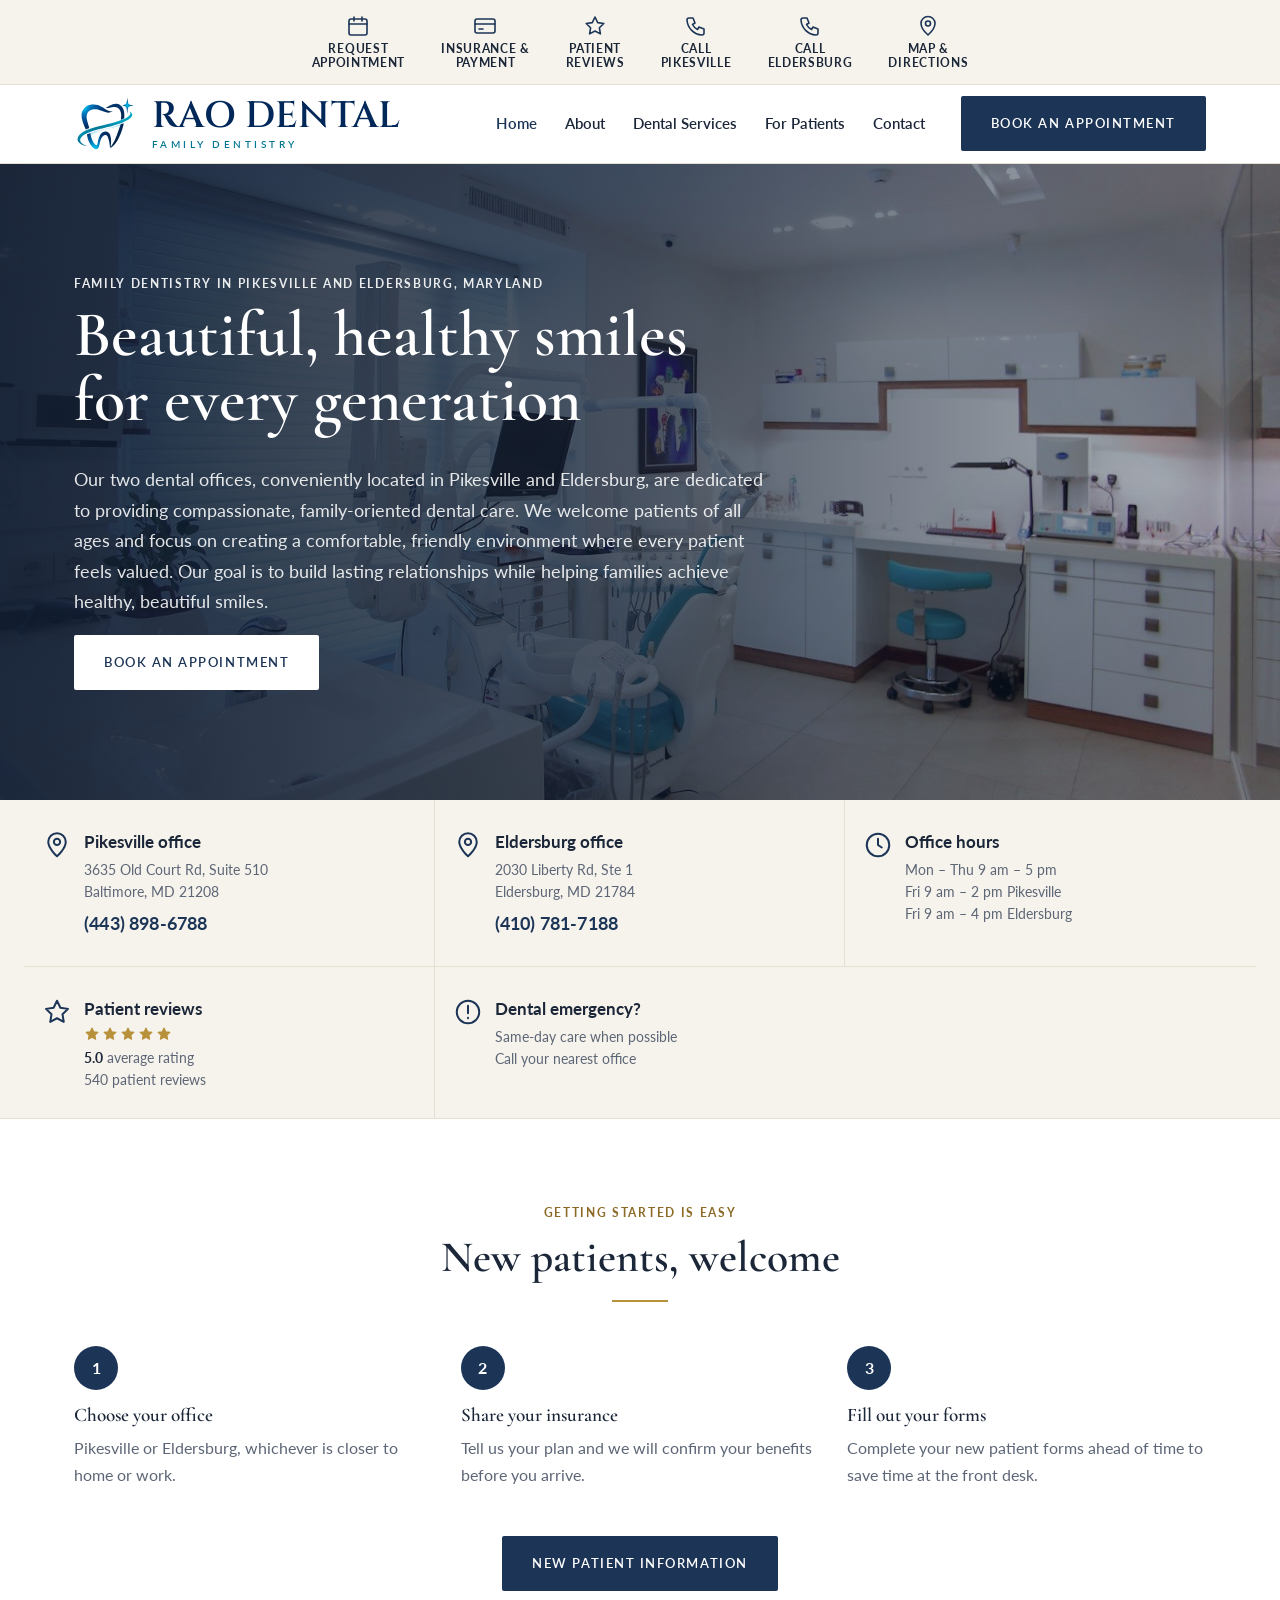
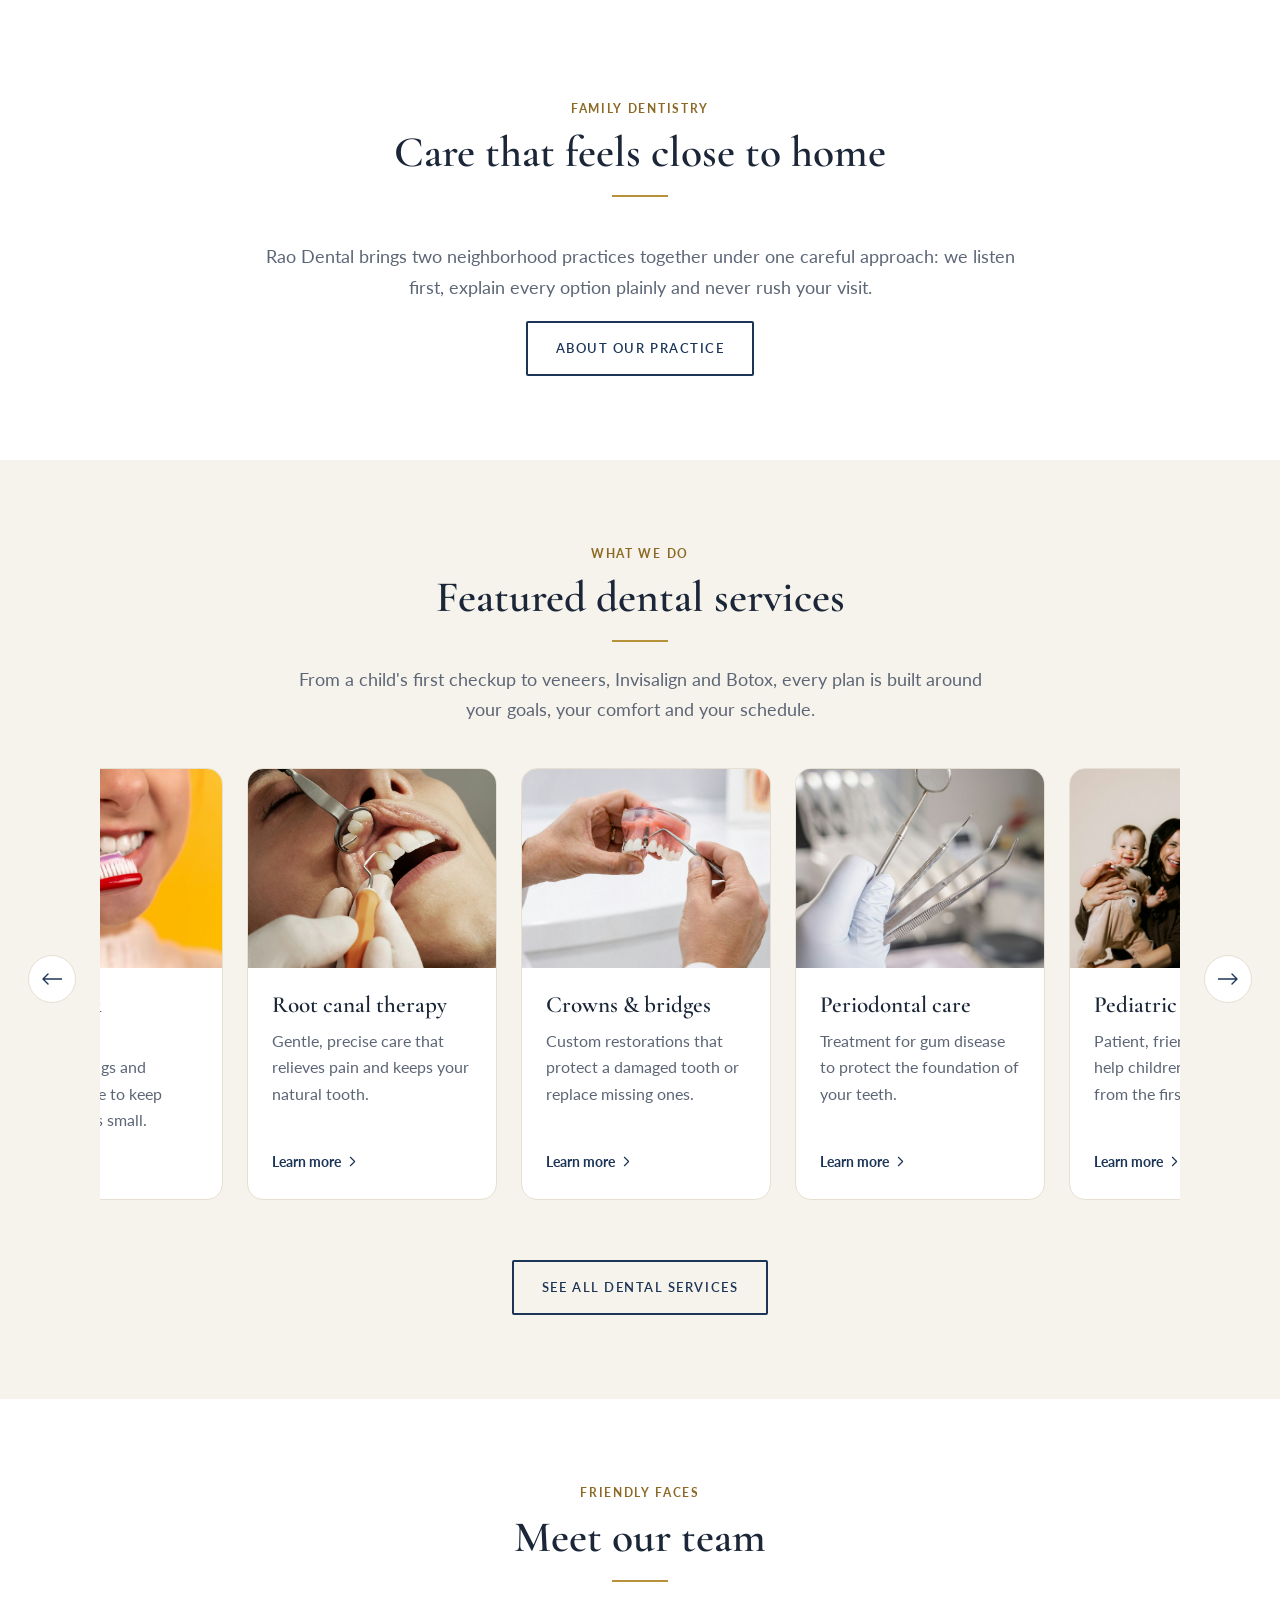
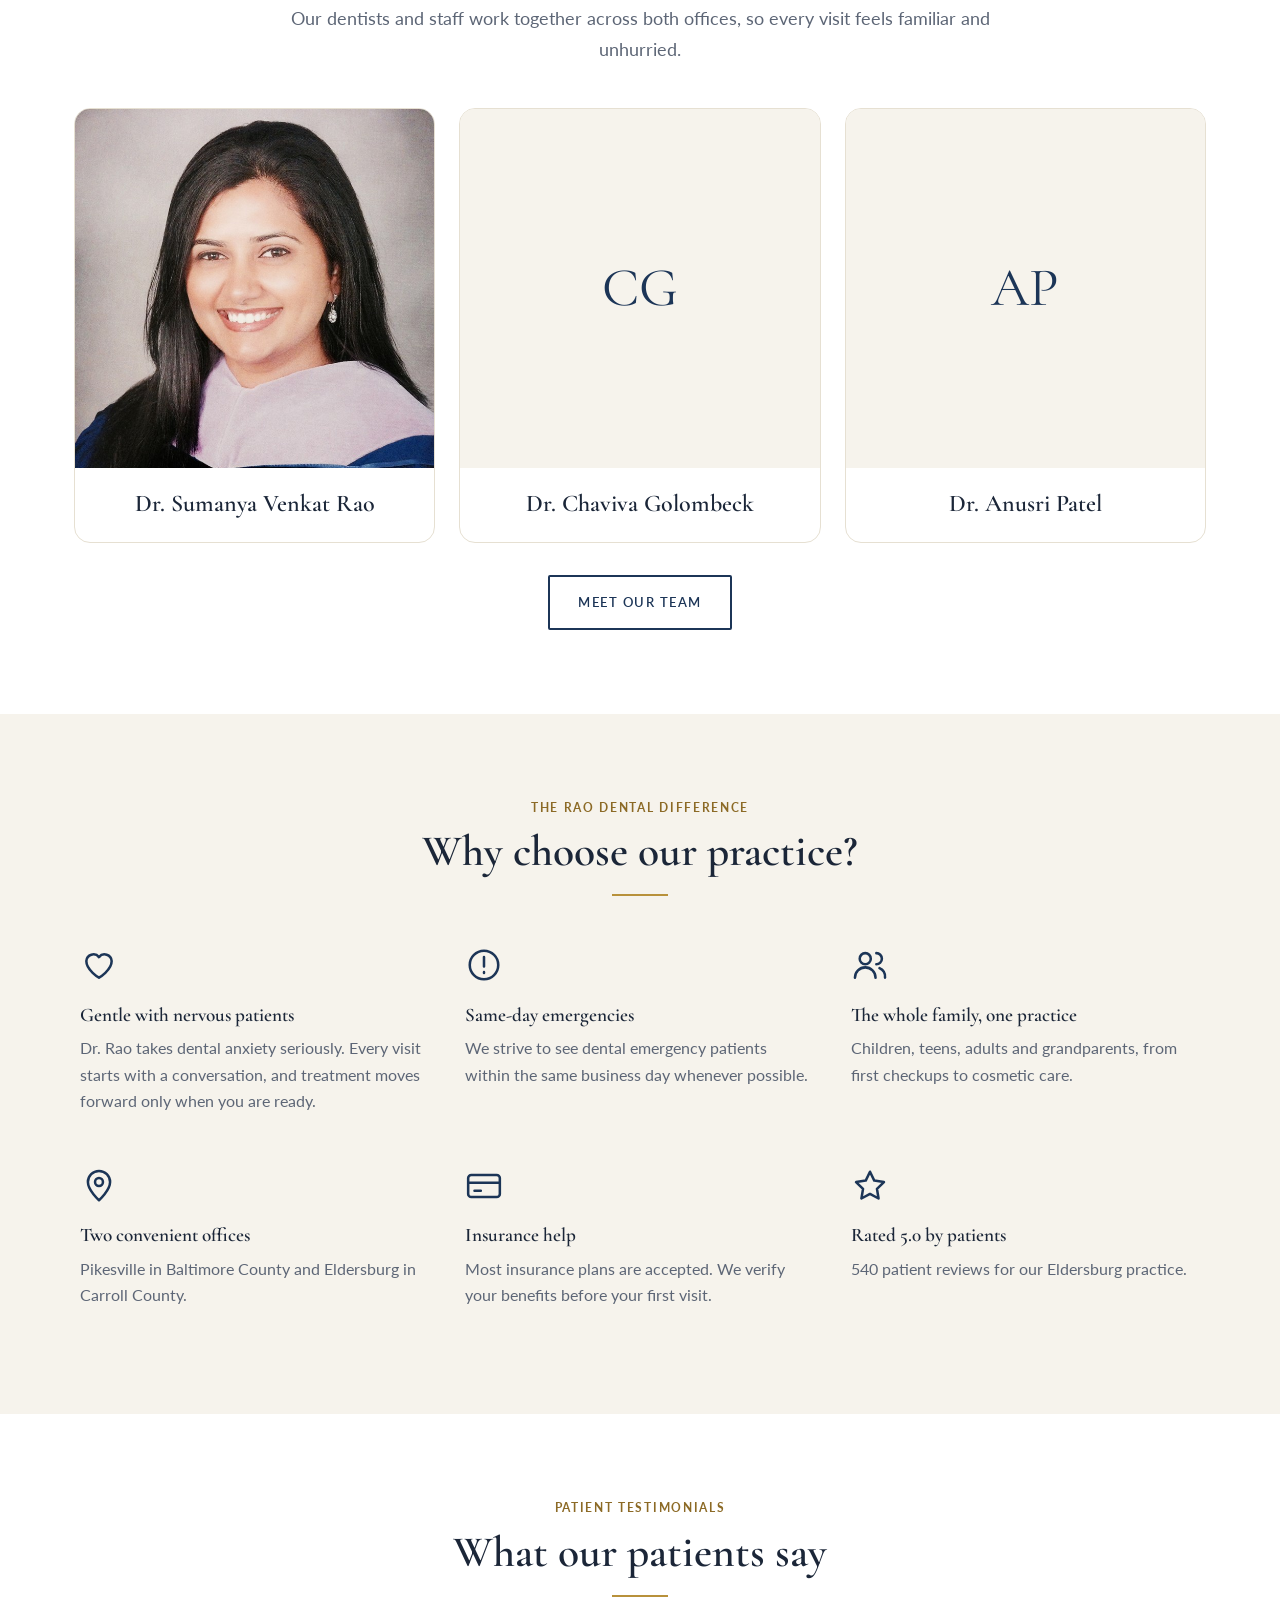
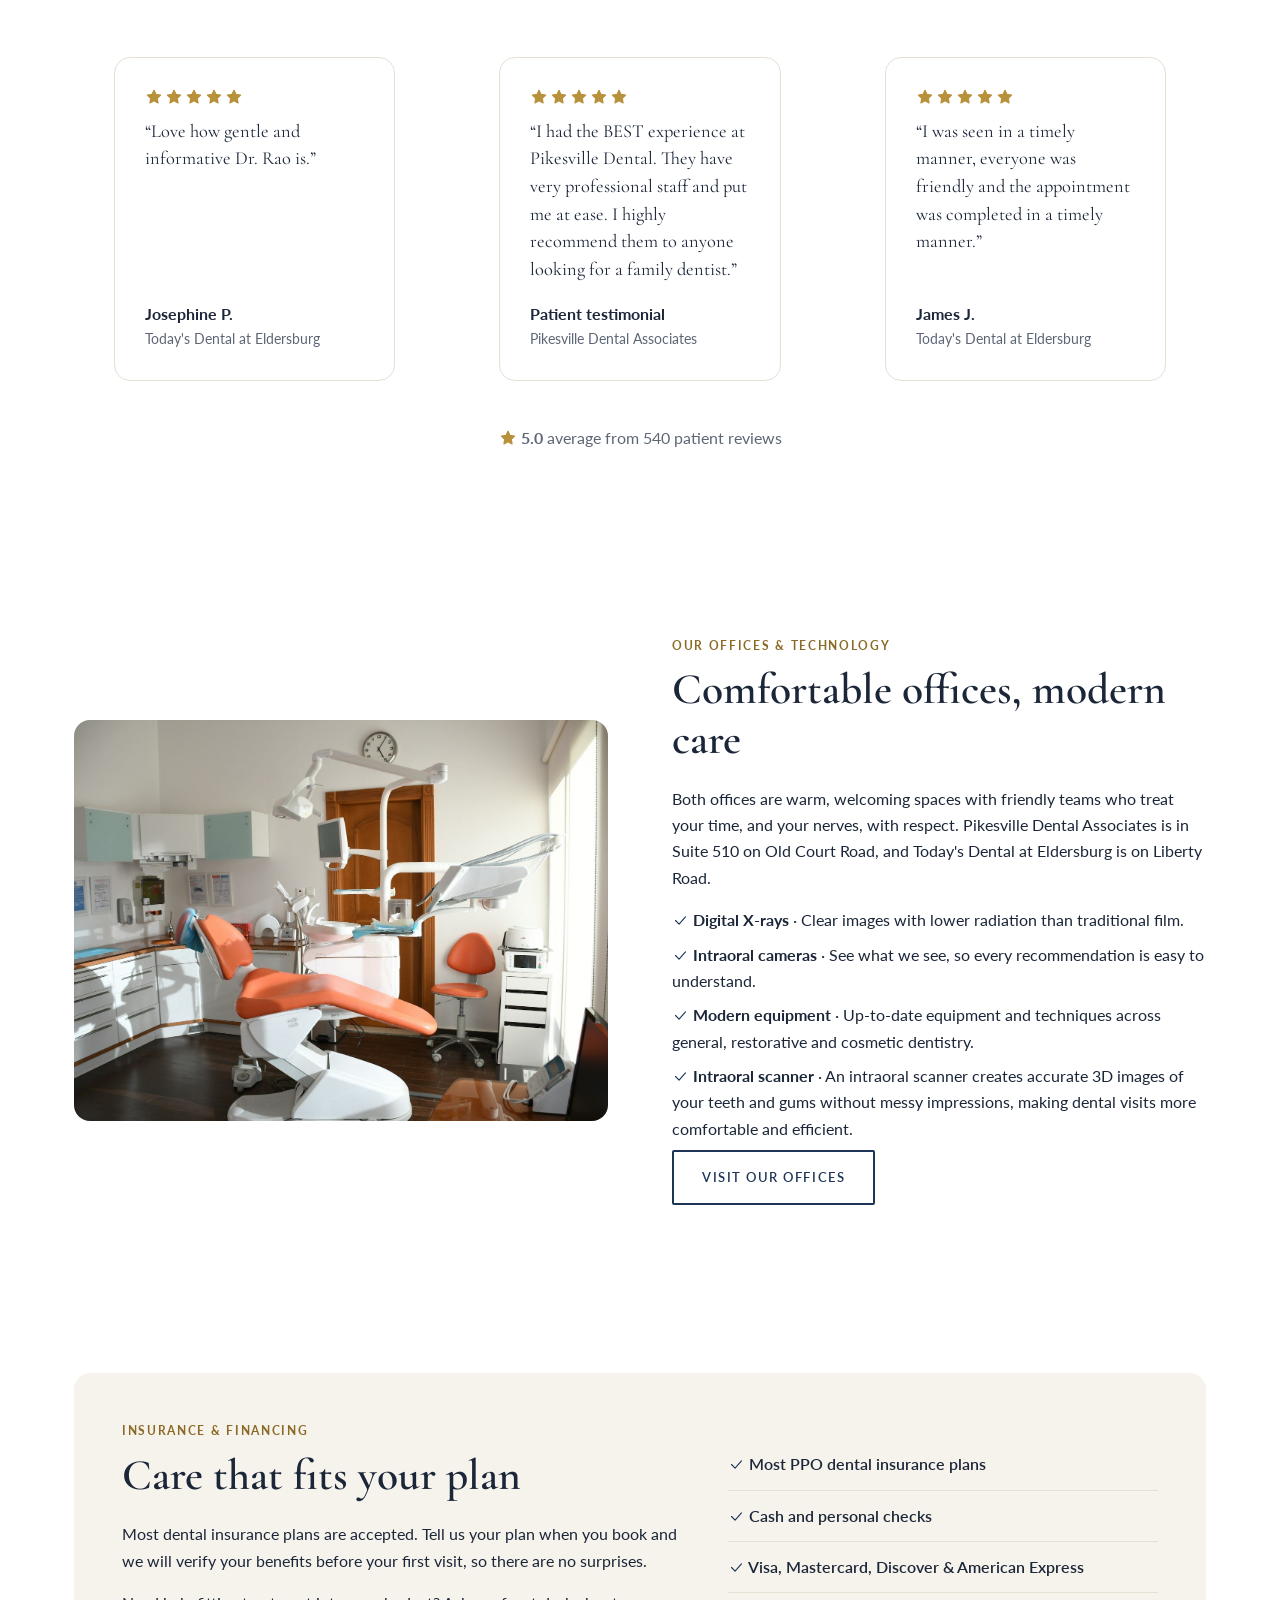
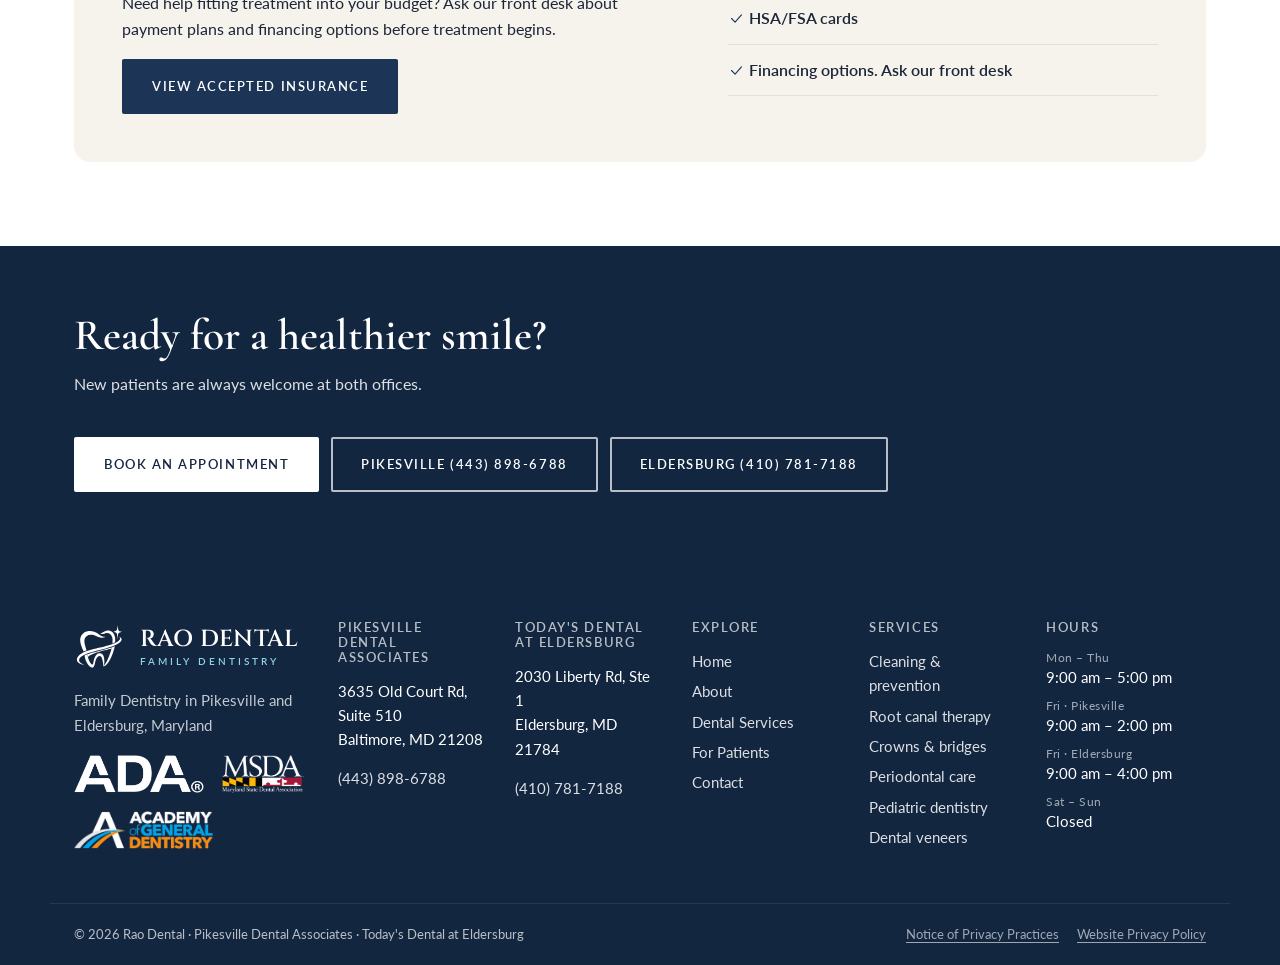
==== commit fd44370f: "Style 1: launch cleanup - remove preview bar and noindex, accessible mobile menu, privacy policy and" ====
--- a/index.html
+++ b/index.html
@@ -1,8 +1,8 @@
 <!doctype html><html lang="en"><head><meta charset="utf-8"><meta name="viewport" content="width=device-width,initial-scale=1">
-<title>Rao Dental | Family Dentistry</title><meta name="description" content="Family Dentistry in Pikesville and Eldersburg, Maryland"><meta name="robots" content="noindex">
+<title>Rao Dental | Family Dentistry</title><meta name="description" content="Family Dentistry in Pikesville and Eldersburg, Maryland">
 <link rel="icon" type="image/svg+xml" href="img/rao-dental-favicon.svg?v=24ac31e0"><link rel="icon" type="image/png" sizes="32x32" href="img/rao-dental-favicon-32.png?v=24ac31e0"><link rel="apple-touch-icon" href="img/rao-dental-apple-touch.png"><link rel="preconnect" href="https://fonts.googleapis.com"><link rel="preconnect" href="https://fonts.gstatic.com" crossorigin>
-<link href="https://fonts.googleapis.com/css2?family=Cormorant+Garamond:wght@500;600;700&family=Cinzel:wght@600&family=Lato:wght@400;700&display=swap" rel="stylesheet"><link rel="stylesheet" href="css/site.css?v=363fb324"></head>
-<body class="style-1"><div class="switcher"><span>Design option 1 of 6</span><span class="sw-links"><a href="https://dundysm.github.io/style-1/index.html" aria-current="true">1</a><a href="https://dundysm.github.io/style-2/index.html">2</a><a href="https://dundysm.github.io/style-3/index.html">3</a><a href="https://dundysm.github.io/style-4/index.html">4</a><a href="https://dundysm.github.io/style-5/index.html">5</a><a href="https://dundysm.github.io/style-6/index.html">6</a></span></div><a class="skip" href="#main">Skip to content</a><div class="util icons"><div class="wrap"><a href="contact.html#appointment"><svg class="ic" viewBox="0 0 24 24" fill="none" stroke="currentColor" stroke-width="1.6" stroke-linecap="round" stroke-linejoin="round" aria-hidden="true"><rect x="3" y="5" width="18" height="16" rx="2"/><path d="M3 10h18M8 3v4M16 3v4"/></svg><span>Request<br>Appointment</span></a><a href="patients.html#insurance"><svg class="ic" viewBox="0 0 24 24" fill="none" stroke="currentColor" stroke-width="1.6" stroke-linecap="round" stroke-linejoin="round" aria-hidden="true"><rect x="2" y="5" width="20" height="14" rx="2"/><path d="M2 10h20M6 15h4"/></svg><span>Insurance &amp;<br>Payment</span></a><a href="index.html#reviews"><svg class="ic" viewBox="0 0 24 24" fill="none" stroke="currentColor" stroke-width="1.6" stroke-linecap="round" stroke-linejoin="round" aria-hidden="true"><path d="M12 3l2.7 5.6 6.1.9-4.4 4.3 1 6.1L12 17l-5.4 2.9 1-6.1L3.2 9.5l6.1-.9L12 3z"/></svg><span>Patient<br>Reviews</span></a><a href="tel:+14438986788"><svg class="ic" viewBox="0 0 24 24" fill="none" stroke="currentColor" stroke-width="1.6" stroke-linecap="round" stroke-linejoin="round" aria-hidden="true"><path d="M5 4h4l2 5-2.5 1.5a11 11 0 0 0 5 5L15 13l5 2v4a2 2 0 0 1-2 2A16 16 0 0 1 3 6a2 2 0 0 1 2-2z"/></svg><span>Call<br>Pikesville</span></a><a href="tel:+14107817188"><svg class="ic" viewBox="0 0 24 24" fill="none" stroke="currentColor" stroke-width="1.6" stroke-linecap="round" stroke-linejoin="round" aria-hidden="true"><path d="M5 4h4l2 5-2.5 1.5a11 11 0 0 0 5 5L15 13l5 2v4a2 2 0 0 1-2 2A16 16 0 0 1 3 6a2 2 0 0 1 2-2z"/></svg><span>Call<br>Eldersburg</span></a><a href="contact.html#location"><svg class="ic" viewBox="0 0 24 24" fill="none" stroke="currentColor" stroke-width="1.6" stroke-linecap="round" stroke-linejoin="round" aria-hidden="true"><path d="M12 21s-7-6.2-7-11.5a7 7 0 0 1 14 0C19 14.8 12 21 12 21z"/><circle cx="12" cy="9.5" r="2.5"/></svg><span>Map &amp;<br>Directions</span></a></div></div><header class="site-header"><div class="wrap hdr"><a class="logo logo-emb" href="index.html" aria-label="Rao Dental, Family Dentistry home"><span class="emb"><img src="img/rao-dental-emblem.svg" alt="" width="56" height="56"></span><span class="emb-text"><span class="emb-name">RAO DENTAL</span><small>Family Dentistry</small></span></a><input type="checkbox" id="nav-t" class="nav-t" aria-label="Menu"><label for="nav-t" class="burger"><svg class="ic" viewBox="0 0 24 24" fill="none" stroke="currentColor" stroke-width="1.6" stroke-linecap="round" stroke-linejoin="round" aria-hidden="true"><path d="M4 7h16M4 12h16M4 17h16"/></svg></label><nav aria-label="Main"><ul class="nav"><li><a href="index.html" aria-current="page">Home</a></li><li class="has-sub"><a href="about.html">About</a><ul class="sub"><li><a href="about.html#practice">About Our Practice</a></li><li><a href="about.html#team">Meet Our Team</a></li><li><a href="about.html#office">Our Office</a></li><li><a href="about.html#philosophy">Our Philosophy</a></li></ul></li><li class="has-sub"><a href="services.html">Dental Services</a><ul class="sub"><li><a href="services.html#cleaning">Cleaning &amp; prevention</a></li><li><a href="services.html#root-canal">Root canal therapy</a></li><li><a href="services.html#crowns">Crowns &amp; bridges</a></li><li><a href="services.html#periodontal">Periodontal care</a></li><li><a href="services.html#pediatric">Pediatric dentistry</a></li><li><a href="services.html#veneers">Dental veneers</a></li><li><a href="services.html#whitening">Teeth whitening</a></li><li><a href="services.html#implants">Implant restoration</a></li><li><a href="services.html#invisalign">Invisalign</a></li><li><a href="services.html#botox">Botox</a></li></ul></li><li class="has-sub"><a href="patients.html">For Patients</a><ul class="sub"><li><a href="patients.html#new-patients">New Patient Information</a></li><li><a href="patients.html#first-visit">Your First Visit</a></li><li><a href="patients.html#forms">Patient Forms</a></li><li><a href="patients.html#insurance">Insurance &amp; Financing</a></li><li><a href="patients.html#payment">Payment Options</a></li><li><a href="patients.html#faq">Patient FAQs</a></li><li><a href="patients.html#post-op">Post-Operative Instructions</a></li></ul></li><li class="has-sub"><a href="contact.html">Contact</a><ul class="sub"><li><a href="contact.html#info">Contact Information</a></li><li><a href="contact.html#hours">Office Hours</a></li><li><a href="contact.html#location">Location &amp; Directions</a></li><li><a href="contact.html#appointment">Request an Appointment</a></li></ul></li></ul></nav><div class="hdr-cta"><a class="btn btn-primary" href="contact.html#appointment">Book an Appointment</a></div></div></header><main id="main"><section class="hero hero-photo left" style="background-image:url(img/office-bright.jpg)"><div class="wrap"><div class="hero-box"><p class="eyebrow">Family Dentistry in Pikesville and Eldersburg, Maryland</p><h1>Beautiful, healthy smiles for every generation</h1><p class="lead">Our two dental offices, conveniently located in Pikesville and Eldersburg, are dedicated to providing compassionate, family-oriented dental care. We welcome patients of all ages and focus on creating a comfortable, friendly environment where every patient feels valued. Our goal is to build lasting relationships while helping families achieve healthy, beautiful smiles.</p><div class="btn-row"><a class="btn btn-primary" href="contact.html#appointment">Book an Appointment</a></div></div></div></section><section class="quick locstrip" id="locations" aria-label="Our offices"><div class="wrap grid g5"><div class="q"><svg class="ic" viewBox="0 0 24 24" fill="none" stroke="currentColor" stroke-width="1.6" stroke-linecap="round" stroke-linejoin="round" aria-hidden="true"><path d="M12 21s-7-6.2-7-11.5a7 7 0 0 1 14 0C19 14.8 12 21 12 21z"/><circle cx="12" cy="9.5" r="2.5"/></svg><span><strong>Pikesville office</strong><small><a href="https://www.google.com/maps/dir/?api=1&destination=3635+Old+Court+Rd%2C+Suite+510%2C+Baltimore%2C+MD+21208" target="_blank" rel="noopener">3635 Old Court Rd, Suite 510<br>Baltimore, MD 21208</a></small><a class="q-tel" href="tel:+14438986788">(443) 898-6788</a></span></div><div class="q"><svg class="ic" viewBox="0 0 24 24" fill="none" stroke="currentColor" stroke-width="1.6" stroke-linecap="round" stroke-linejoin="round" aria-hidden="true"><path d="M12 21s-7-6.2-7-11.5a7 7 0 0 1 14 0C19 14.8 12 21 12 21z"/><circle cx="12" cy="9.5" r="2.5"/></svg><span><strong>Eldersburg office</strong><small><a href="https://www.google.com/maps/dir/?api=1&destination=2030+Liberty+Rd%2C+Ste+1%2C+Eldersburg%2C+MD+21784" target="_blank" rel="noopener">2030 Liberty Rd, Ste 1<br>Eldersburg, MD 21784</a></small><a class="q-tel" href="tel:+14107817188">(410) 781-7188</a></span></div><div class="q"><svg class="ic" viewBox="0 0 24 24" fill="none" stroke="currentColor" stroke-width="1.6" stroke-linecap="round" stroke-linejoin="round" aria-hidden="true"><circle cx="12" cy="12" r="9"/><path d="M12 7v5l3 2"/></svg><span><strong>Office hours</strong><small>Mon – Thu 9 am – 5 pm</small><small>Fri 9 am – 2 pm Pikesville</small><small>Fri 9 am – 4 pm Eldersburg</small></span></div><div class="q"><svg class="ic" viewBox="0 0 24 24" fill="none" stroke="currentColor" stroke-width="1.6" stroke-linecap="round" stroke-linejoin="round" aria-hidden="true"><path d="M12 3l2.7 5.6 6.1.9-4.4 4.3 1 6.1L12 17l-5.4 2.9 1-6.1L3.2 9.5l6.1-.9L12 3z"/></svg><span><strong>Patient reviews</strong><span class="stars q-stars"><svg class="ic st" viewBox="0 0 24 24" fill="none" stroke="currentColor" stroke-width="1.6" stroke-linecap="round" stroke-linejoin="round" aria-hidden="true"><path d="M12 3l2.7 5.6 6.1.9-4.4 4.3 1 6.1L12 17l-5.4 2.9 1-6.1L3.2 9.5l6.1-.9L12 3z"/></svg><svg class="ic st" viewBox="0 0 24 24" fill="none" stroke="currentColor" stroke-width="1.6" stroke-linecap="round" stroke-linejoin="round" aria-hidden="true"><path d="M12 3l2.7 5.6 6.1.9-4.4 4.3 1 6.1L12 17l-5.4 2.9 1-6.1L3.2 9.5l6.1-.9L12 3z"/></svg><svg class="ic st" viewBox="0 0 24 24" fill="none" stroke="currentColor" stroke-width="1.6" stroke-linecap="round" stroke-linejoin="round" aria-hidden="true"><path d="M12 3l2.7 5.6 6.1.9-4.4 4.3 1 6.1L12 17l-5.4 2.9 1-6.1L3.2 9.5l6.1-.9L12 3z"/></svg><svg class="ic st" viewBox="0 0 24 24" fill="none" stroke="currentColor" stroke-width="1.6" stroke-linecap="round" stroke-linejoin="round" aria-hidden="true"><path d="M12 3l2.7 5.6 6.1.9-4.4 4.3 1 6.1L12 17l-5.4 2.9 1-6.1L3.2 9.5l6.1-.9L12 3z"/></svg><svg class="ic st" viewBox="0 0 24 24" fill="none" stroke="currentColor" stroke-width="1.6" stroke-linecap="round" stroke-linejoin="round" aria-hidden="true"><path d="M12 3l2.7 5.6 6.1.9-4.4 4.3 1 6.1L12 17l-5.4 2.9 1-6.1L3.2 9.5l6.1-.9L12 3z"/></svg></span><small><b>5.0</b> average rating</small><small><a href="#reviews">540 patient reviews</a></small></span></div><div class="q"><svg class="ic" viewBox="0 0 24 24" fill="none" stroke="currentColor" stroke-width="1.6" stroke-linecap="round" stroke-linejoin="round" aria-hidden="true"><circle cx="12" cy="12" r="9"/><path d="M12 7v6M12 16.5v.5"/></svg><span><strong>Dental emergency?</strong><small>Same-day care when possible</small><small>Call your nearest office</small></span></div></div></section><section class="sec np-sec" id="new-patients"><div class="wrap"><header class="sec-head center"><p class="eyebrow">Getting started is easy</p><h2>New patients, welcome</h2></header><ol class="steps"><li><span class="step">1</span><h3>Choose your office</h3><p>Pikesville or Eldersburg, whichever is closer to home or work.</p></li><li><span class="step">2</span><h3>Share your insurance</h3><p>Tell us your plan and we will confirm your benefits before you arrive.</p></li><li><span class="step">3</span><h3>Fill out your forms</h3><p>Complete your new patient forms ahead of time to save time at the front desk.</p></li></ol><div class="center mt"><a class="btn btn-primary" href="patients.html#new-patients">New patient information</a></div></div></section><section class="sec intro-sec"><div class="wrap"><header class="sec-head center"><p class="eyebrow">Family dentistry</p><h2>Care that feels close to home</h2></header><div class="intro"><p>Rao Dental brings two neighborhood practices together under one careful approach: we listen first, explain every option plainly and never rush your visit.</p><a class="btn btn-ghost" href="about.html">About our practice</a></div></div></section><section class="sec svc-sec" id="services"><div class="wrap"><header class="sec-head center"><p class="eyebrow">What we do</p><h2>Featured dental services</h2><p class="lead">From a child&#x27;s first checkup to veneers, Invisalign and Botox, every plan is built around your goals, your comfort and your schedule.</p></header><div class="car-shell"><div class="car-nav"><button type="button" class="car-b" data-dir="-1" aria-label="Previous services"><svg width="20" height="12" viewBox="0 0 20 12" fill="none" stroke="currentColor" stroke-width="1.4" stroke-linecap="round" stroke-linejoin="round" aria-hidden="true"><path d="M20 6H1M6 1L1 6l5 5"/></svg></button><button type="button" class="car-b" data-dir="1" aria-label="More services"><svg width="20" height="12" viewBox="0 0 20 12" fill="none" stroke="currentColor" stroke-width="1.4" stroke-linecap="round" stroke-linejoin="round" aria-hidden="true"><path d="M0 6h19M14 1l5 5-5 5"/></svg></button></div><div class="car" id="svc-car" tabindex="0" role="region" aria-label="Services"><a class="card svc" href="services.html#cleaning"><div class="svc-img" style="background-image:url(img/svc-preventive.jpg)"></div><div class="card-body"><h3>Cleaning &amp; prevention</h3><p>Exams, cleanings and preventive care to keep small problems small.</p><span class="more">Learn more <svg class="ic sm" viewBox="0 0 24 24" fill="none" stroke="currentColor" stroke-width="1.6" stroke-linecap="round" stroke-linejoin="round" aria-hidden="true"><path d="M9 6l6 6-6 6"/></svg></span></div></a><a class="card svc" href="services.html#root-canal"><div class="svc-img" style="background-image:url(img/svc-general.jpg)"></div><div class="card-body"><h3>Root canal therapy</h3><p>Gentle, precise care that relieves pain and keeps your natural tooth.</p><span class="more">Learn more <svg class="ic sm" viewBox="0 0 24 24" fill="none" stroke="currentColor" stroke-width="1.6" stroke-linecap="round" stroke-linejoin="round" aria-hidden="true"><path d="M9 6l6 6-6 6"/></svg></span></div></a><a class="card svc" href="services.html#crowns"><div class="svc-img" style="background-image:url(img/svc-restorative.jpg)"></div><div class="card-body"><h3>Crowns &amp; bridges</h3><p>Custom restorations that protect a damaged tooth or replace missing ones.</p><span class="more">Learn more <svg class="ic sm" viewBox="0 0 24 24" fill="none" stroke="currentColor" stroke-width="1.6" stroke-linecap="round" stroke-linejoin="round" aria-hidden="true"><path d="M9 6l6 6-6 6"/></svg></span></div></a><a class="card svc" href="services.html#periodontal"><div class="svc-img" style="background-image:url(img/svc-periodontal.jpg)"></div><div class="card-body"><h3>Periodontal care</h3><p>Treatment for gum disease to protect the foundation of your teeth.</p><span class="more">Learn more <svg class="ic sm" viewBox="0 0 24 24" fill="none" stroke="currentColor" stroke-width="1.6" stroke-linecap="round" stroke-linejoin="round" aria-hidden="true"><path d="M9 6l6 6-6 6"/></svg></span></div></a><a class="card svc" href="services.html#pediatric"><div class="svc-img" style="background-image:url(img/family-floor.jpg)"></div><div class="card-body"><h3>Pediatric dentistry</h3><p>Patient, friendly visits that help children feel at ease from the first checkup.</p><span class="more">Learn more <svg class="ic sm" viewBox="0 0 24 24" fill="none" stroke="currentColor" stroke-width="1.6" stroke-linecap="round" stroke-linejoin="round" aria-hidden="true"><path d="M9 6l6 6-6 6"/></svg></span></div></a><a class="card svc" href="services.html#veneers"><div class="svc-img" style="background-image:url(img/svc-cosmetic.jpg)"></div><div class="card-body"><h3>Dental veneers</h3><p>Thin custom porcelain shells that reshape color, length and proportion for a natural smile.</p><span class="more">Learn more <svg class="ic sm" viewBox="0 0 24 24" fill="none" stroke="currentColor" stroke-width="1.6" stroke-linecap="round" stroke-linejoin="round" aria-hidden="true"><path d="M9 6l6 6-6 6"/></svg></span></div></a><a class="card svc" href="services.html#whitening"><div class="svc-img" style="background-image:url(img/smile-woman.jpg)"></div><div class="card-body"><h3>Teeth whitening</h3><p>Professional whitening for a brighter, even shade with comfort in mind.</p><span class="more">Learn more <svg class="ic sm" viewBox="0 0 24 24" fill="none" stroke="currentColor" stroke-width="1.6" stroke-linecap="round" stroke-linejoin="round" aria-hidden="true"><path d="M9 6l6 6-6 6"/></svg></span></div></a><a class="card svc" href="services.html#implants"><div class="svc-img" style="background-image:url(img/svc-implants.jpg)"></div><div class="card-body"><h3>Implant restoration</h3><p>Crowns and bridges placed on dental implants to restore a complete smile.</p><span class="more">Learn more <svg class="ic sm" viewBox="0 0 24 24" fill="none" stroke="currentColor" stroke-width="1.6" stroke-linecap="round" stroke-linejoin="round" aria-hidden="true"><path d="M9 6l6 6-6 6"/></svg></span></div></a><a class="card svc" href="services.html#invisalign"><div class="svc-img" style="background-image:url(img/svc-orthodontics.jpg)"></div><div class="card-body"><h3>Invisalign</h3><p>Clear, removable aligners that straighten teeth gradually and discreetly.</p><span class="more">Learn more <svg class="ic sm" viewBox="0 0 24 24" fill="none" stroke="currentColor" stroke-width="1.6" stroke-linecap="round" stroke-linejoin="round" aria-hidden="true"><path d="M9 6l6 6-6 6"/></svg></span></div></a><a class="card svc" href="services.html#botox"><div class="svc-img" style="background-image:url(img/svc-sedation.jpg)"></div><div class="card-body"><h3>Botox</h3><p>Therapeutic and esthetic Botox from a certified provider.</p><span class="more">Learn more <svg class="ic sm" viewBox="0 0 24 24" fill="none" stroke="currentColor" stroke-width="1.6" stroke-linecap="round" stroke-linejoin="round" aria-hidden="true"><path d="M9 6l6 6-6 6"/></svg></span></div></a></div></div><script>(function(){
+<link href="https://fonts.googleapis.com/css2?family=Cormorant+Garamond:wght@500;600;700&family=Cinzel:wght@600&family=Lato:wght@400;700&display=swap" rel="stylesheet"><link rel="stylesheet" href="css/site.css?v=2eb0f59c"></head>
+<body class="style-1"><a class="skip" href="#main">Skip to content</a><div class="util icons"><div class="wrap"><a href="contact.html#appointment"><svg class="ic" viewBox="0 0 24 24" fill="none" stroke="currentColor" stroke-width="1.6" stroke-linecap="round" stroke-linejoin="round" aria-hidden="true"><rect x="3" y="5" width="18" height="16" rx="2"/><path d="M3 10h18M8 3v4M16 3v4"/></svg><span>Request<br>Appointment</span></a><a href="patients.html#insurance"><svg class="ic" viewBox="0 0 24 24" fill="none" stroke="currentColor" stroke-width="1.6" stroke-linecap="round" stroke-linejoin="round" aria-hidden="true"><rect x="2" y="5" width="20" height="14" rx="2"/><path d="M2 10h20M6 15h4"/></svg><span>Insurance &amp;<br>Payment</span></a><a href="index.html#reviews"><svg class="ic" viewBox="0 0 24 24" fill="none" stroke="currentColor" stroke-width="1.6" stroke-linecap="round" stroke-linejoin="round" aria-hidden="true"><path d="M12 3l2.7 5.6 6.1.9-4.4 4.3 1 6.1L12 17l-5.4 2.9 1-6.1L3.2 9.5l6.1-.9L12 3z"/></svg><span>Patient<br>Reviews</span></a><a href="tel:+14438986788"><svg class="ic" viewBox="0 0 24 24" fill="none" stroke="currentColor" stroke-width="1.6" stroke-linecap="round" stroke-linejoin="round" aria-hidden="true"><path d="M5 4h4l2 5-2.5 1.5a11 11 0 0 0 5 5L15 13l5 2v4a2 2 0 0 1-2 2A16 16 0 0 1 3 6a2 2 0 0 1 2-2z"/></svg><span>Call<br>Pikesville</span></a><a href="tel:+14107817188"><svg class="ic" viewBox="0 0 24 24" fill="none" stroke="currentColor" stroke-width="1.6" stroke-linecap="round" stroke-linejoin="round" aria-hidden="true"><path d="M5 4h4l2 5-2.5 1.5a11 11 0 0 0 5 5L15 13l5 2v4a2 2 0 0 1-2 2A16 16 0 0 1 3 6a2 2 0 0 1 2-2z"/></svg><span>Call<br>Eldersburg</span></a><a href="contact.html#location"><svg class="ic" viewBox="0 0 24 24" fill="none" stroke="currentColor" stroke-width="1.6" stroke-linecap="round" stroke-linejoin="round" aria-hidden="true"><path d="M12 21s-7-6.2-7-11.5a7 7 0 0 1 14 0C19 14.8 12 21 12 21z"/><circle cx="12" cy="9.5" r="2.5"/></svg><span>Map &amp;<br>Directions</span></a></div></div><header class="site-header"><div class="wrap hdr"><a class="logo logo-emb" href="index.html" aria-label="Rao Dental, Family Dentistry home"><span class="emb"><img src="img/rao-dental-emblem.svg" alt="" width="56" height="56"></span><span class="emb-text"><span class="emb-name">RAO DENTAL</span><small>Family Dentistry</small></span></a><button type="button" class="burger" aria-label="Menu" aria-expanded="false" aria-controls="site-nav"><svg class="ic" viewBox="0 0 24 24" fill="none" stroke="currentColor" stroke-width="1.6" stroke-linecap="round" stroke-linejoin="round" aria-hidden="true"><path d="M4 7h16M4 12h16M4 17h16"/></svg></button><nav id="site-nav" aria-label="Main"><ul class="nav"><li><a href="index.html" aria-current="page">Home</a></li><li class="has-sub"><a href="about.html">About</a><ul class="sub"><li><a href="about.html#practice">About Our Practice</a></li><li><a href="about.html#team">Meet Our Team</a></li><li><a href="about.html#office">Our Office</a></li><li><a href="about.html#philosophy">Our Philosophy</a></li></ul></li><li class="has-sub"><a href="services.html">Dental Services</a><ul class="sub"><li><a href="services.html#cleaning">Cleaning &amp; prevention</a></li><li><a href="services.html#root-canal">Root canal therapy</a></li><li><a href="services.html#crowns">Crowns &amp; bridges</a></li><li><a href="services.html#periodontal">Periodontal care</a></li><li><a href="services.html#pediatric">Pediatric dentistry</a></li><li><a href="services.html#veneers">Dental veneers</a></li><li><a href="services.html#whitening">Teeth whitening</a></li><li><a href="services.html#implants">Implant restoration</a></li><li><a href="services.html#invisalign">Invisalign</a></li><li><a href="services.html#botox">Botox</a></li></ul></li><li class="has-sub"><a href="patients.html">For Patients</a><ul class="sub"><li><a href="patients.html#new-patients">New Patient Information</a></li><li><a href="patients.html#first-visit">Your First Visit</a></li><li><a href="patients.html#forms">Patient Forms</a></li><li><a href="patients.html#insurance">Insurance &amp; Financing</a></li><li><a href="patients.html#payment">Payment Options</a></li><li><a href="patients.html#faq">Patient FAQs</a></li><li><a href="patients.html#post-op">Post-Operative Instructions</a></li></ul></li><li class="has-sub"><a href="contact.html">Contact</a><ul class="sub"><li><a href="contact.html#info">Contact Information</a></li><li><a href="contact.html#hours">Office Hours</a></li><li><a href="contact.html#location">Location &amp; Directions</a></li><li><a href="contact.html#appointment">Request an Appointment</a></li></ul></li></ul></nav><div class="hdr-cta"><a class="btn btn-primary" href="contact.html#appointment">Book an Appointment</a></div></div></header><main id="main"><section class="hero hero-photo left" style="background-image:url(img/office-bright.jpg)"><div class="wrap"><div class="hero-box"><p class="eyebrow">Family Dentistry in Pikesville and Eldersburg, Maryland</p><h1>Beautiful, healthy smiles for every generation</h1><p class="lead">Our two dental offices, conveniently located in Pikesville and Eldersburg, are dedicated to providing compassionate, family-oriented dental care. We welcome patients of all ages and focus on creating a comfortable, friendly environment where every patient feels valued. Our goal is to build lasting relationships while helping families achieve healthy, beautiful smiles.</p><div class="btn-row"><a class="btn btn-primary" href="contact.html#appointment">Book an Appointment</a></div></div></div></section><section class="quick locstrip" id="locations" aria-label="Our offices"><div class="wrap grid g5"><div class="q"><svg class="ic" viewBox="0 0 24 24" fill="none" stroke="currentColor" stroke-width="1.6" stroke-linecap="round" stroke-linejoin="round" aria-hidden="true"><path d="M12 21s-7-6.2-7-11.5a7 7 0 0 1 14 0C19 14.8 12 21 12 21z"/><circle cx="12" cy="9.5" r="2.5"/></svg><span><strong>Pikesville office</strong><small><a href="https://www.google.com/maps/dir/?api=1&destination=3635+Old+Court+Rd%2C+Suite+510%2C+Baltimore%2C+MD+21208" target="_blank" rel="noopener">3635 Old Court Rd, Suite 510<br>Baltimore, MD 21208</a></small><a class="q-tel" href="tel:+14438986788">(443) 898-6788</a></span></div><div class="q"><svg class="ic" viewBox="0 0 24 24" fill="none" stroke="currentColor" stroke-width="1.6" stroke-linecap="round" stroke-linejoin="round" aria-hidden="true"><path d="M12 21s-7-6.2-7-11.5a7 7 0 0 1 14 0C19 14.8 12 21 12 21z"/><circle cx="12" cy="9.5" r="2.5"/></svg><span><strong>Eldersburg office</strong><small><a href="https://www.google.com/maps/dir/?api=1&destination=2030+Liberty+Rd%2C+Ste+1%2C+Eldersburg%2C+MD+21784" target="_blank" rel="noopener">2030 Liberty Rd, Ste 1<br>Eldersburg, MD 21784</a></small><a class="q-tel" href="tel:+14107817188">(410) 781-7188</a></span></div><div class="q"><svg class="ic" viewBox="0 0 24 24" fill="none" stroke="currentColor" stroke-width="1.6" stroke-linecap="round" stroke-linejoin="round" aria-hidden="true"><circle cx="12" cy="12" r="9"/><path d="M12 7v5l3 2"/></svg><span><strong>Office hours</strong><small>Mon – Thu 9 am – 5 pm</small><small>Fri 9 am – 2 pm Pikesville</small><small>Fri 9 am – 4 pm Eldersburg</small></span></div><div class="q"><svg class="ic" viewBox="0 0 24 24" fill="none" stroke="currentColor" stroke-width="1.6" stroke-linecap="round" stroke-linejoin="round" aria-hidden="true"><path d="M12 3l2.7 5.6 6.1.9-4.4 4.3 1 6.1L12 17l-5.4 2.9 1-6.1L3.2 9.5l6.1-.9L12 3z"/></svg><span><strong>Patient reviews</strong><span class="stars q-stars"><svg class="ic st" viewBox="0 0 24 24" fill="none" stroke="currentColor" stroke-width="1.6" stroke-linecap="round" stroke-linejoin="round" aria-hidden="true"><path d="M12 3l2.7 5.6 6.1.9-4.4 4.3 1 6.1L12 17l-5.4 2.9 1-6.1L3.2 9.5l6.1-.9L12 3z"/></svg><svg class="ic st" viewBox="0 0 24 24" fill="none" stroke="currentColor" stroke-width="1.6" stroke-linecap="round" stroke-linejoin="round" aria-hidden="true"><path d="M12 3l2.7 5.6 6.1.9-4.4 4.3 1 6.1L12 17l-5.4 2.9 1-6.1L3.2 9.5l6.1-.9L12 3z"/></svg><svg class="ic st" viewBox="0 0 24 24" fill="none" stroke="currentColor" stroke-width="1.6" stroke-linecap="round" stroke-linejoin="round" aria-hidden="true"><path d="M12 3l2.7 5.6 6.1.9-4.4 4.3 1 6.1L12 17l-5.4 2.9 1-6.1L3.2 9.5l6.1-.9L12 3z"/></svg><svg class="ic st" viewBox="0 0 24 24" fill="none" stroke="currentColor" stroke-width="1.6" stroke-linecap="round" stroke-linejoin="round" aria-hidden="true"><path d="M12 3l2.7 5.6 6.1.9-4.4 4.3 1 6.1L12 17l-5.4 2.9 1-6.1L3.2 9.5l6.1-.9L12 3z"/></svg><svg class="ic st" viewBox="0 0 24 24" fill="none" stroke="currentColor" stroke-width="1.6" stroke-linecap="round" stroke-linejoin="round" aria-hidden="true"><path d="M12 3l2.7 5.6 6.1.9-4.4 4.3 1 6.1L12 17l-5.4 2.9 1-6.1L3.2 9.5l6.1-.9L12 3z"/></svg></span><small><b>5.0</b> average rating</small><small><a href="#reviews">540 patient reviews</a></small></span></div><div class="q"><svg class="ic" viewBox="0 0 24 24" fill="none" stroke="currentColor" stroke-width="1.6" stroke-linecap="round" stroke-linejoin="round" aria-hidden="true"><circle cx="12" cy="12" r="9"/><path d="M12 7v6M12 16.5v.5"/></svg><span><strong>Dental emergency?</strong><small>Same-day care when possible</small><small>Call your nearest office</small></span></div></div></section><section class="sec np-sec" id="new-patients"><div class="wrap"><header class="sec-head center"><p class="eyebrow">Getting started is easy</p><h2>New patients, welcome</h2></header><ol class="steps"><li><span class="step">1</span><h3>Choose your office</h3><p>Pikesville or Eldersburg, whichever is closer to home or work.</p></li><li><span class="step">2</span><h3>Share your insurance</h3><p>Tell us your plan and we will confirm your benefits before you arrive.</p></li><li><span class="step">3</span><h3>Fill out your forms</h3><p>Complete your new patient forms ahead of time to save time at the front desk.</p></li></ol><div class="center mt"><a class="btn btn-primary" href="patients.html#new-patients">New patient information</a></div></div></section><section class="sec intro-sec"><div class="wrap"><header class="sec-head center"><p class="eyebrow">Family dentistry</p><h2>Care that feels close to home</h2></header><div class="intro"><p>Rao Dental brings two neighborhood practices together under one careful approach: we listen first, explain every option plainly and never rush your visit.</p><a class="btn btn-ghost" href="about.html">About our practice</a></div></div></section><section class="sec svc-sec" id="services"><div class="wrap"><header class="sec-head center"><p class="eyebrow">What we do</p><h2>Featured dental services</h2><p class="lead">From a child&#x27;s first checkup to veneers, Invisalign and Botox, every plan is built around your goals, your comfort and your schedule.</p></header><div class="car-shell"><div class="car-nav"><button type="button" class="car-b" data-dir="-1" aria-label="Previous services"><svg width="20" height="12" viewBox="0 0 20 12" fill="none" stroke="currentColor" stroke-width="1.4" stroke-linecap="round" stroke-linejoin="round" aria-hidden="true"><path d="M20 6H1M6 1L1 6l5 5"/></svg></button><button type="button" class="car-b" data-dir="1" aria-label="More services"><svg width="20" height="12" viewBox="0 0 20 12" fill="none" stroke="currentColor" stroke-width="1.4" stroke-linecap="round" stroke-linejoin="round" aria-hidden="true"><path d="M0 6h19M14 1l5 5-5 5"/></svg></button></div><div class="car" id="svc-car" tabindex="0" role="region" aria-label="Services"><a class="card svc" href="services.html#cleaning"><div class="svc-img" style="background-image:url(img/svc-preventive.jpg)"></div><div class="card-body"><h3>Cleaning &amp; prevention</h3><p>Exams, cleanings and preventive care to keep small problems small.</p><span class="more">Learn more <svg class="ic sm" viewBox="0 0 24 24" fill="none" stroke="currentColor" stroke-width="1.6" stroke-linecap="round" stroke-linejoin="round" aria-hidden="true"><path d="M9 6l6 6-6 6"/></svg></span></div></a><a class="card svc" href="services.html#root-canal"><div class="svc-img" style="background-image:url(img/svc-general.jpg)"></div><div class="card-body"><h3>Root canal therapy</h3><p>Gentle, precise care that relieves pain and keeps your natural tooth.</p><span class="more">Learn more <svg class="ic sm" viewBox="0 0 24 24" fill="none" stroke="currentColor" stroke-width="1.6" stroke-linecap="round" stroke-linejoin="round" aria-hidden="true"><path d="M9 6l6 6-6 6"/></svg></span></div></a><a class="card svc" href="services.html#crowns"><div class="svc-img" style="background-image:url(img/svc-restorative.jpg)"></div><div class="card-body"><h3>Crowns &amp; bridges</h3><p>Custom restorations that protect a damaged tooth or replace missing ones.</p><span class="more">Learn more <svg class="ic sm" viewBox="0 0 24 24" fill="none" stroke="currentColor" stroke-width="1.6" stroke-linecap="round" stroke-linejoin="round" aria-hidden="true"><path d="M9 6l6 6-6 6"/></svg></span></div></a><a class="card svc" href="services.html#periodontal"><div class="svc-img" style="background-image:url(img/svc-periodontal.jpg)"></div><div class="card-body"><h3>Periodontal care</h3><p>Treatment for gum disease to protect the foundation of your teeth.</p><span class="more">Learn more <svg class="ic sm" viewBox="0 0 24 24" fill="none" stroke="currentColor" stroke-width="1.6" stroke-linecap="round" stroke-linejoin="round" aria-hidden="true"><path d="M9 6l6 6-6 6"/></svg></span></div></a><a class="card svc" href="services.html#pediatric"><div class="svc-img" style="background-image:url(img/family-floor.jpg)"></div><div class="card-body"><h3>Pediatric dentistry</h3><p>Patient, friendly visits that help children feel at ease from the first checkup.</p><span class="more">Learn more <svg class="ic sm" viewBox="0 0 24 24" fill="none" stroke="currentColor" stroke-width="1.6" stroke-linecap="round" stroke-linejoin="round" aria-hidden="true"><path d="M9 6l6 6-6 6"/></svg></span></div></a><a class="card svc" href="services.html#veneers"><div class="svc-img" style="background-image:url(img/svc-cosmetic.jpg)"></div><div class="card-body"><h3>Dental veneers</h3><p>Thin custom porcelain shells that reshape color, length and proportion for a natural smile.</p><span class="more">Learn more <svg class="ic sm" viewBox="0 0 24 24" fill="none" stroke="currentColor" stroke-width="1.6" stroke-linecap="round" stroke-linejoin="round" aria-hidden="true"><path d="M9 6l6 6-6 6"/></svg></span></div></a><a class="card svc" href="services.html#whitening"><div class="svc-img" style="background-image:url(img/smile-woman.jpg)"></div><div class="card-body"><h3>Teeth whitening</h3><p>Professional whitening for a brighter, even shade with comfort in mind.</p><span class="more">Learn more <svg class="ic sm" viewBox="0 0 24 24" fill="none" stroke="currentColor" stroke-width="1.6" stroke-linecap="round" stroke-linejoin="round" aria-hidden="true"><path d="M9 6l6 6-6 6"/></svg></span></div></a><a class="card svc" href="services.html#implants"><div class="svc-img" style="background-image:url(img/svc-implants.jpg)"></div><div class="card-body"><h3>Implant restoration</h3><p>Crowns and bridges placed on dental implants to restore a complete smile.</p><span class="more">Learn more <svg class="ic sm" viewBox="0 0 24 24" fill="none" stroke="currentColor" stroke-width="1.6" stroke-linecap="round" stroke-linejoin="round" aria-hidden="true"><path d="M9 6l6 6-6 6"/></svg></span></div></a><a class="card svc" href="services.html#invisalign"><div class="svc-img" style="background-image:url(img/svc-orthodontics.jpg)"></div><div class="card-body"><h3>Invisalign</h3><p>Clear, removable aligners that straighten teeth gradually and discreetly.</p><span class="more">Learn more <svg class="ic sm" viewBox="0 0 24 24" fill="none" stroke="currentColor" stroke-width="1.6" stroke-linecap="round" stroke-linejoin="round" aria-hidden="true"><path d="M9 6l6 6-6 6"/></svg></span></div></a><a class="card svc" href="services.html#botox"><div class="svc-img" style="background-image:url(img/svc-sedation.jpg)"></div><div class="card-body"><h3>Botox</h3><p>Therapeutic and esthetic Botox from a certified provider.</p><span class="more">Learn more <svg class="ic sm" viewBox="0 0 24 24" fill="none" stroke="currentColor" stroke-width="1.6" stroke-linecap="round" stroke-linejoin="round" aria-hidden="true"><path d="M9 6l6 6-6 6"/></svg></span></div></a></div></div><script>(function(){
 var t=document.getElementById('svc-car');if(!t)return;
 var shell=t.parentNode,btns=shell.querySelectorAll('.car-b');
 var orig=[].slice.call(t.children);
@@ -29,4 +29,4 @@
 t.addEventListener('touchstart',function(){paused=true;},{passive:true});
 t.addEventListener('touchend',function(){pos=t.scrollLeft;paused=false;hold=performance.now()+2500;},{passive:true});
 t.addEventListener('scroll',function(){if(paused)pos=t.scrollLeft;},{passive:true});
-requestAnimationFrame(step);})();</script><div class="center mt"><a class="btn btn-ghost" href="services.html">See all dental services</a></div></div></section><section class="sec team-sec" id="team"><div class="wrap"><header class="sec-head center"><p class="eyebrow">Friendly faces</p><h2>Meet our team</h2><p class="lead">Our dentists and staff work together across both offices, so every visit feels familiar and unhurried.</p></header><div class="grid g3 team"><div class="card member"><img src="img/dr-rao-portrait.jpg" alt="Dr. Sumanya Venkat Rao" loading="lazy"><div class="card-body"><h3>Dr. Sumanya Venkat Rao</h3></div></div><div class="card member"><div class="avatar">CG</div><div class="card-body"><h3>Dr. Chaviva Golombeck</h3></div></div><div class="card member"><div class="avatar">AP</div><div class="card-body"><h3>Dr. Anusri Patel</h3></div></div></div><div class="center mt"><a class="btn btn-ghost" href="about.html#team">Meet our team</a></div></div></section><section class="sec why-sec" id="why"><div class="wrap"><header class="sec-head center"><p class="eyebrow">The Rao Dental difference</p><h2>Why choose our practice?</h2></header><div class="grid g3 why"><div class="why-item"><svg class="ic why-ic" viewBox="0 0 24 24" fill="none" stroke="currentColor" stroke-width="1.6" stroke-linecap="round" stroke-linejoin="round" aria-hidden="true"><path d="M12 20s-8-4.7-8-10.5A4.5 4.5 0 0 1 12 7a4.5 4.5 0 0 1 8 2.5C20 15.3 12 20 12 20z"/></svg><h3>Gentle with nervous patients</h3><p>Dr. Rao takes dental anxiety seriously. Every visit starts with a conversation, and treatment moves forward only when you are ready.</p></div><div class="why-item"><svg class="ic why-ic" viewBox="0 0 24 24" fill="none" stroke="currentColor" stroke-width="1.6" stroke-linecap="round" stroke-linejoin="round" aria-hidden="true"><circle cx="12" cy="12" r="9"/><path d="M12 7v6M12 16.5v.5"/></svg><h3>Same-day emergencies</h3><p>We strive to see dental emergency patients within the same business day whenever possible.</p></div><div class="why-item"><svg class="ic why-ic" viewBox="0 0 24 24" fill="none" stroke="currentColor" stroke-width="1.6" stroke-linecap="round" stroke-linejoin="round" aria-hidden="true"><circle cx="9" cy="8" r="3.5"/><path d="M2.5 20a6.5 6.5 0 0 1 13 0M16 4.5a3.5 3.5 0 0 1 0 7M18 14a6 6 0 0 1 3.5 6"/></svg><h3>The whole family, one practice</h3><p>Children, teens, adults and grandparents, from first checkups to cosmetic care.</p></div><div class="why-item"><svg class="ic why-ic" viewBox="0 0 24 24" fill="none" stroke="currentColor" stroke-width="1.6" stroke-linecap="round" stroke-linejoin="round" aria-hidden="true"><path d="M12 21s-7-6.2-7-11.5a7 7 0 0 1 14 0C19 14.8 12 21 12 21z"/><circle cx="12" cy="9.5" r="2.5"/></svg><h3>Two convenient offices</h3><p>Pikesville in Baltimore County and Eldersburg in Carroll County.</p></div><div class="why-item"><svg class="ic why-ic" viewBox="0 0 24 24" fill="none" stroke="currentColor" stroke-width="1.6" stroke-linecap="round" stroke-linejoin="round" aria-hidden="true"><rect x="2" y="5" width="20" height="14" rx="2"/><path d="M2 10h20M6 15h4"/></svg><h3>Insurance help</h3><p>Most insurance plans are accepted. We verify your benefits before your first visit.</p></div><div class="why-item"><svg class="ic why-ic" viewBox="0 0 24 24" fill="none" stroke="currentColor" stroke-width="1.6" stroke-linecap="round" stroke-linejoin="round" aria-hidden="true"><path d="M12 3l2.7 5.6 6.1.9-4.4 4.3 1 6.1L12 17l-5.4 2.9 1-6.1L3.2 9.5l6.1-.9L12 3z"/></svg><h3>Rated 5.0 by patients</h3><p>540 patient reviews for our Eldersburg practice.</p></div></div></div></section><section class="sec rev-sec" id="reviews"><div class="wrap"><header class="sec-head center"><p class="eyebrow">Patient testimonials</p><h2>What our patients say</h2></header><div class="grid g3 tst"><figure class="card quote"><span class="stars"><svg class="ic st" viewBox="0 0 24 24" fill="none" stroke="currentColor" stroke-width="1.6" stroke-linecap="round" stroke-linejoin="round" aria-hidden="true"><path d="M12 3l2.7 5.6 6.1.9-4.4 4.3 1 6.1L12 17l-5.4 2.9 1-6.1L3.2 9.5l6.1-.9L12 3z"/></svg><svg class="ic st" viewBox="0 0 24 24" fill="none" stroke="currentColor" stroke-width="1.6" stroke-linecap="round" stroke-linejoin="round" aria-hidden="true"><path d="M12 3l2.7 5.6 6.1.9-4.4 4.3 1 6.1L12 17l-5.4 2.9 1-6.1L3.2 9.5l6.1-.9L12 3z"/></svg><svg class="ic st" viewBox="0 0 24 24" fill="none" stroke="currentColor" stroke-width="1.6" stroke-linecap="round" stroke-linejoin="round" aria-hidden="true"><path d="M12 3l2.7 5.6 6.1.9-4.4 4.3 1 6.1L12 17l-5.4 2.9 1-6.1L3.2 9.5l6.1-.9L12 3z"/></svg><svg class="ic st" viewBox="0 0 24 24" fill="none" stroke="currentColor" stroke-width="1.6" stroke-linecap="round" stroke-linejoin="round" aria-hidden="true"><path d="M12 3l2.7 5.6 6.1.9-4.4 4.3 1 6.1L12 17l-5.4 2.9 1-6.1L3.2 9.5l6.1-.9L12 3z"/></svg><svg class="ic st" viewBox="0 0 24 24" fill="none" stroke="currentColor" stroke-width="1.6" stroke-linecap="round" stroke-linejoin="round" aria-hidden="true"><path d="M12 3l2.7 5.6 6.1.9-4.4 4.3 1 6.1L12 17l-5.4 2.9 1-6.1L3.2 9.5l6.1-.9L12 3z"/></svg></span><blockquote>“Love how gentle and informative Dr. Rao is.”</blockquote><figcaption><strong>Josephine P.</strong><span>Today&#x27;s Dental at Eldersburg</span></figcaption></figure><figure class="card quote"><span class="stars"><svg class="ic st" viewBox="0 0 24 24" fill="none" stroke="currentColor" stroke-width="1.6" stroke-linecap="round" stroke-linejoin="round" aria-hidden="true"><path d="M12 3l2.7 5.6 6.1.9-4.4 4.3 1 6.1L12 17l-5.4 2.9 1-6.1L3.2 9.5l6.1-.9L12 3z"/></svg><svg class="ic st" viewBox="0 0 24 24" fill="none" stroke="currentColor" stroke-width="1.6" stroke-linecap="round" stroke-linejoin="round" aria-hidden="true"><path d="M12 3l2.7 5.6 6.1.9-4.4 4.3 1 6.1L12 17l-5.4 2.9 1-6.1L3.2 9.5l6.1-.9L12 3z"/></svg><svg class="ic st" viewBox="0 0 24 24" fill="none" stroke="currentColor" stroke-width="1.6" stroke-linecap="round" stroke-linejoin="round" aria-hidden="true"><path d="M12 3l2.7 5.6 6.1.9-4.4 4.3 1 6.1L12 17l-5.4 2.9 1-6.1L3.2 9.5l6.1-.9L12 3z"/></svg><svg class="ic st" viewBox="0 0 24 24" fill="none" stroke="currentColor" stroke-width="1.6" stroke-linecap="round" stroke-linejoin="round" aria-hidden="true"><path d="M12 3l2.7 5.6 6.1.9-4.4 4.3 1 6.1L12 17l-5.4 2.9 1-6.1L3.2 9.5l6.1-.9L12 3z"/></svg><svg class="ic st" viewBox="0 0 24 24" fill="none" stroke="currentColor" stroke-width="1.6" stroke-linecap="round" stroke-linejoin="round" aria-hidden="true"><path d="M12 3l2.7 5.6 6.1.9-4.4 4.3 1 6.1L12 17l-5.4 2.9 1-6.1L3.2 9.5l6.1-.9L12 3z"/></svg></span><blockquote>“I had the BEST experience at Pikesville Dental. They have very professional staff and put me at ease. I highly recommend them to anyone looking for a family dentist.”</blockquote><figcaption><strong>Patient testimonial</strong><span>Pikesville Dental Associates</span></figcaption></figure><figure class="card quote"><span class="stars"><svg class="ic st" viewBox="0 0 24 24" fill="none" stroke="currentColor" stroke-width="1.6" stroke-linecap="round" stroke-linejoin="round" aria-hidden="true"><path d="M12 3l2.7 5.6 6.1.9-4.4 4.3 1 6.1L12 17l-5.4 2.9 1-6.1L3.2 9.5l6.1-.9L12 3z"/></svg><svg class="ic st" viewBox="0 0 24 24" fill="none" stroke="currentColor" stroke-width="1.6" stroke-linecap="round" stroke-linejoin="round" aria-hidden="true"><path d="M12 3l2.7 5.6 6.1.9-4.4 4.3 1 6.1L12 17l-5.4 2.9 1-6.1L3.2 9.5l6.1-.9L12 3z"/></svg><svg class="ic st" viewBox="0 0 24 24" fill="none" stroke="currentColor" stroke-width="1.6" stroke-linecap="round" stroke-linejoin="round" aria-hidden="true"><path d="M12 3l2.7 5.6 6.1.9-4.4 4.3 1 6.1L12 17l-5.4 2.9 1-6.1L3.2 9.5l6.1-.9L12 3z"/></svg><svg class="ic st" viewBox="0 0 24 24" fill="none" stroke="currentColor" stroke-width="1.6" stroke-linecap="round" stroke-linejoin="round" aria-hidden="true"><path d="M12 3l2.7 5.6 6.1.9-4.4 4.3 1 6.1L12 17l-5.4 2.9 1-6.1L3.2 9.5l6.1-.9L12 3z"/></svg><svg class="ic st" viewBox="0 0 24 24" fill="none" stroke="currentColor" stroke-width="1.6" stroke-linecap="round" stroke-linejoin="round" aria-hidden="true"><path d="M12 3l2.7 5.6 6.1.9-4.4 4.3 1 6.1L12 17l-5.4 2.9 1-6.1L3.2 9.5l6.1-.9L12 3z"/></svg></span><blockquote>“I was seen in a timely manner, everyone was friendly and the appointment was completed in a timely manner.”</blockquote><figcaption><strong>James J.</strong><span>Today&#x27;s Dental at Eldersburg</span></figcaption></figure></div><p class="rating-note"><svg class="ic st" viewBox="0 0 24 24" fill="none" stroke="currentColor" stroke-width="1.6" stroke-linecap="round" stroke-linejoin="round" aria-hidden="true"><path d="M12 3l2.7 5.6 6.1.9-4.4 4.3 1 6.1L12 17l-5.4 2.9 1-6.1L3.2 9.5l6.1-.9L12 3z"/></svg> <strong>5.0</strong> average from 540 patient reviews</p></div></section><section class="sec office-sec" id="office"><div class="wrap"><div class="split"><div class="split-media"><img src="img/office-orange.jpg" alt="Dental treatment room" loading="lazy"></div><div class="split-text"><p class="eyebrow">Our offices &amp; technology</p><h2>Comfortable offices, modern care</h2><p>Both offices are warm, welcoming spaces with friendly teams who treat your time, and your nerves, with respect. Pikesville Dental Associates is in Suite 510 on Old Court Road, and Today&#x27;s Dental at Eldersburg is on Liberty Road.</p><p class="tick"><svg class="ic sm" viewBox="0 0 24 24" fill="none" stroke="currentColor" stroke-width="1.6" stroke-linecap="round" stroke-linejoin="round" aria-hidden="true"><path d="M5 12l5 5 9-10"/></svg> <strong>Digital X-rays</strong> · Clear images with lower radiation than traditional film.</p><p class="tick"><svg class="ic sm" viewBox="0 0 24 24" fill="none" stroke="currentColor" stroke-width="1.6" stroke-linecap="round" stroke-linejoin="round" aria-hidden="true"><path d="M5 12l5 5 9-10"/></svg> <strong>Intraoral cameras</strong> · See what we see, so every recommendation is easy to understand.</p><p class="tick"><svg class="ic sm" viewBox="0 0 24 24" fill="none" stroke="currentColor" stroke-width="1.6" stroke-linecap="round" stroke-linejoin="round" aria-hidden="true"><path d="M5 12l5 5 9-10"/></svg> <strong>Modern equipment</strong> · Up-to-date equipment and techniques across general, restorative and cosmetic dentistry.</p><p class="tick"><svg class="ic sm" viewBox="0 0 24 24" fill="none" stroke="currentColor" stroke-width="1.6" stroke-linecap="round" stroke-linejoin="round" aria-hidden="true"><path d="M5 12l5 5 9-10"/></svg> <strong>Intraoral scanner</strong> · An intraoral scanner creates accurate 3D images of your teeth and gums without messy impressions, making dental visits more comfortable and efficient.</p><a class="btn btn-ghost" href="about.html#office">Visit our offices</a></div></div></div></section><section class="sec ins-sec" id="insurance"><div class="wrap"><div class="ins"><div class="ins-text"><p class="eyebrow">Insurance &amp; financing</p><h2>Care that fits your plan</h2><p>Most dental insurance plans are accepted. Tell us your plan when you book and we will verify your benefits before your first visit, so there are no surprises.</p><p>Need help fitting treatment into your budget? Ask our front desk about payment plans and financing options before treatment begins.</p><div class="btn-row"><a class="btn btn-primary" href="#insurance">View accepted insurance</a></div></div><ul class="ins-list"><li><svg class="ic sm" viewBox="0 0 24 24" fill="none" stroke="currentColor" stroke-width="1.6" stroke-linecap="round" stroke-linejoin="round" aria-hidden="true"><path d="M5 12l5 5 9-10"/></svg> Most PPO dental insurance plans</li><li><svg class="ic sm" viewBox="0 0 24 24" fill="none" stroke="currentColor" stroke-width="1.6" stroke-linecap="round" stroke-linejoin="round" aria-hidden="true"><path d="M5 12l5 5 9-10"/></svg> Cash and personal checks</li><li><svg class="ic sm" viewBox="0 0 24 24" fill="none" stroke="currentColor" stroke-width="1.6" stroke-linecap="round" stroke-linejoin="round" aria-hidden="true"><path d="M5 12l5 5 9-10"/></svg> Visa, Mastercard, Discover &amp; American Express</li><li><svg class="ic sm" viewBox="0 0 24 24" fill="none" stroke="currentColor" stroke-width="1.6" stroke-linecap="round" stroke-linejoin="round" aria-hidden="true"><path d="M5 12l5 5 9-10"/></svg> HSA/FSA cards</li><li><svg class="ic sm" viewBox="0 0 24 24" fill="none" stroke="currentColor" stroke-width="1.6" stroke-linecap="round" stroke-linejoin="round" aria-hidden="true"><path d="M5 12l5 5 9-10"/></svg> Financing options. Ask our front desk</li></ul></div></div></section><section class="cta-band"><div class="wrap"><div><h2>Ready for a healthier smile?</h2><p>New patients are always welcome at both offices.</p></div><div class="btn-row"><a class="btn btn-light" href="contact.html#appointment">Book an appointment</a><a class="btn btn-outline-light" href="tel:+14438986788">Pikesville (443) 898-6788</a><a class="btn btn-outline-light" href="tel:+14107817188">Eldersburg (410) 781-7188</a></div></div></section></main><footer class="site-footer"><div class="wrap fgrid"><div class="fbrand"><a class="logo logo-emb" href="index.html" aria-label="Rao Dental, Family Dentistry home"><span class="emb"><img src="img/rao-dental-emblem.svg" alt="" width="56" height="56"></span><span class="emb-text"><span class="emb-name">RAO DENTAL</span><small>Family Dentistry</small></span></a><p>Family Dentistry in Pikesville and Eldersburg, Maryland</p><div class="badges"><img src="img/assoc-ada-white.png" alt="ADA member" loading="lazy"><img src="img/assoc-msda-white.png" alt="MSDA member" loading="lazy"><img src="img/assoc-agd-white.png" alt="AGD member" loading="lazy"></div></div><div><h4>Pikesville Dental Associates</h4><p>3635 Old Court Rd, Suite 510<br>Baltimore, MD 21208</p><p><a href="tel:+14438986788">(443) 898-6788</a></p></div><div><h4>Today&#x27;s Dental at Eldersburg</h4><p>2030 Liberty Rd, Ste 1<br>Eldersburg, MD 21784</p><p><a href="tel:+14107817188">(410) 781-7188</a></p></div><div><h4>Explore</h4><ul><li><a href="index.html">Home</a></li><li><a href="about.html">About</a></li><li><a href="services.html">Dental Services</a></li><li><a href="patients.html">For Patients</a></li><li><a href="contact.html">Contact</a></li></ul></div><div><h4>Services</h4><ul><li><a href="services.html#cleaning">Cleaning &amp; prevention</a></li><li><a href="services.html#root-canal">Root canal therapy</a></li><li><a href="services.html#crowns">Crowns &amp; bridges</a></li><li><a href="services.html#periodontal">Periodontal care</a></li><li><a href="services.html#pediatric">Pediatric dentistry</a></li><li><a href="services.html#veneers">Dental veneers</a></li></ul></div><div><h4>Hours</h4><ul class="fh"><li><span>Mon – Thu</span> <em>9:00 am – 5:00 pm</em></li><li><span>Fri · Pikesville</span> <em>9:00 am – 2:00 pm</em></li><li><span>Fri · Eldersburg</span> <em>9:00 am – 4:00 pm</em></li><li><span>Sat – Sun</span> <em>Closed</em></li></ul></div></div><div class="wrap fbot"><span>© 2026 Rao Dental · Pikesville Dental Associates · Today's Dental at Eldersburg</span></div></footer></body></html>+requestAnimationFrame(step);})();</script><div class="center mt"><a class="btn btn-ghost" href="services.html">See all dental services</a></div></div></section><section class="sec team-sec" id="team"><div class="wrap"><header class="sec-head center"><p class="eyebrow">Friendly faces</p><h2>Meet our team</h2><p class="lead">Our dentists and staff work together across both offices, so every visit feels familiar and unhurried.</p></header><div class="grid g3 team"><div class="card member"><img src="img/dr-rao-portrait.jpg" alt="Dr. Sumanya Venkat Rao" loading="lazy"><div class="card-body"><h3>Dr. Sumanya Venkat Rao</h3></div></div><div class="card member"><div class="avatar">CG</div><div class="card-body"><h3>Dr. Chaviva Golombeck</h3></div></div><div class="card member"><div class="avatar">AP</div><div class="card-body"><h3>Dr. Anusri Patel</h3></div></div></div><div class="center mt"><a class="btn btn-ghost" href="about.html#team">Meet our team</a></div></div></section><section class="sec why-sec" id="why"><div class="wrap"><header class="sec-head center"><p class="eyebrow">The Rao Dental difference</p><h2>Why choose our practice?</h2></header><div class="grid g3 why"><div class="why-item"><svg class="ic why-ic" viewBox="0 0 24 24" fill="none" stroke="currentColor" stroke-width="1.6" stroke-linecap="round" stroke-linejoin="round" aria-hidden="true"><path d="M12 20s-8-4.7-8-10.5A4.5 4.5 0 0 1 12 7a4.5 4.5 0 0 1 8 2.5C20 15.3 12 20 12 20z"/></svg><h3>Gentle with nervous patients</h3><p>Dr. Rao takes dental anxiety seriously. Every visit starts with a conversation, and treatment moves forward only when you are ready.</p></div><div class="why-item"><svg class="ic why-ic" viewBox="0 0 24 24" fill="none" stroke="currentColor" stroke-width="1.6" stroke-linecap="round" stroke-linejoin="round" aria-hidden="true"><circle cx="12" cy="12" r="9"/><path d="M12 7v6M12 16.5v.5"/></svg><h3>Same-day emergencies</h3><p>We strive to see dental emergency patients within the same business day whenever possible.</p></div><div class="why-item"><svg class="ic why-ic" viewBox="0 0 24 24" fill="none" stroke="currentColor" stroke-width="1.6" stroke-linecap="round" stroke-linejoin="round" aria-hidden="true"><circle cx="9" cy="8" r="3.5"/><path d="M2.5 20a6.5 6.5 0 0 1 13 0M16 4.5a3.5 3.5 0 0 1 0 7M18 14a6 6 0 0 1 3.5 6"/></svg><h3>The whole family, one practice</h3><p>Children, teens, adults and grandparents, from first checkups to cosmetic care.</p></div><div class="why-item"><svg class="ic why-ic" viewBox="0 0 24 24" fill="none" stroke="currentColor" stroke-width="1.6" stroke-linecap="round" stroke-linejoin="round" aria-hidden="true"><path d="M12 21s-7-6.2-7-11.5a7 7 0 0 1 14 0C19 14.8 12 21 12 21z"/><circle cx="12" cy="9.5" r="2.5"/></svg><h3>Two convenient offices</h3><p>Pikesville in Baltimore County and Eldersburg in Carroll County.</p></div><div class="why-item"><svg class="ic why-ic" viewBox="0 0 24 24" fill="none" stroke="currentColor" stroke-width="1.6" stroke-linecap="round" stroke-linejoin="round" aria-hidden="true"><rect x="2" y="5" width="20" height="14" rx="2"/><path d="M2 10h20M6 15h4"/></svg><h3>Insurance help</h3><p>Most insurance plans are accepted. We verify your benefits before your first visit.</p></div><div class="why-item"><svg class="ic why-ic" viewBox="0 0 24 24" fill="none" stroke="currentColor" stroke-width="1.6" stroke-linecap="round" stroke-linejoin="round" aria-hidden="true"><path d="M12 3l2.7 5.6 6.1.9-4.4 4.3 1 6.1L12 17l-5.4 2.9 1-6.1L3.2 9.5l6.1-.9L12 3z"/></svg><h3>Rated 5.0 by patients</h3><p>540 patient reviews for our Eldersburg practice.</p></div></div></div></section><section class="sec rev-sec" id="reviews"><div class="wrap"><header class="sec-head center"><p class="eyebrow">Patient testimonials</p><h2>What our patients say</h2></header><div class="grid g3 tst"><figure class="card quote"><span class="stars"><svg class="ic st" viewBox="0 0 24 24" fill="none" stroke="currentColor" stroke-width="1.6" stroke-linecap="round" stroke-linejoin="round" aria-hidden="true"><path d="M12 3l2.7 5.6 6.1.9-4.4 4.3 1 6.1L12 17l-5.4 2.9 1-6.1L3.2 9.5l6.1-.9L12 3z"/></svg><svg class="ic st" viewBox="0 0 24 24" fill="none" stroke="currentColor" stroke-width="1.6" stroke-linecap="round" stroke-linejoin="round" aria-hidden="true"><path d="M12 3l2.7 5.6 6.1.9-4.4 4.3 1 6.1L12 17l-5.4 2.9 1-6.1L3.2 9.5l6.1-.9L12 3z"/></svg><svg class="ic st" viewBox="0 0 24 24" fill="none" stroke="currentColor" stroke-width="1.6" stroke-linecap="round" stroke-linejoin="round" aria-hidden="true"><path d="M12 3l2.7 5.6 6.1.9-4.4 4.3 1 6.1L12 17l-5.4 2.9 1-6.1L3.2 9.5l6.1-.9L12 3z"/></svg><svg class="ic st" viewBox="0 0 24 24" fill="none" stroke="currentColor" stroke-width="1.6" stroke-linecap="round" stroke-linejoin="round" aria-hidden="true"><path d="M12 3l2.7 5.6 6.1.9-4.4 4.3 1 6.1L12 17l-5.4 2.9 1-6.1L3.2 9.5l6.1-.9L12 3z"/></svg><svg class="ic st" viewBox="0 0 24 24" fill="none" stroke="currentColor" stroke-width="1.6" stroke-linecap="round" stroke-linejoin="round" aria-hidden="true"><path d="M12 3l2.7 5.6 6.1.9-4.4 4.3 1 6.1L12 17l-5.4 2.9 1-6.1L3.2 9.5l6.1-.9L12 3z"/></svg></span><blockquote>“Love how gentle and informative Dr. Rao is.”</blockquote><figcaption><strong>Josephine P.</strong><span>Today&#x27;s Dental at Eldersburg</span></figcaption></figure><figure class="card quote"><span class="stars"><svg class="ic st" viewBox="0 0 24 24" fill="none" stroke="currentColor" stroke-width="1.6" stroke-linecap="round" stroke-linejoin="round" aria-hidden="true"><path d="M12 3l2.7 5.6 6.1.9-4.4 4.3 1 6.1L12 17l-5.4 2.9 1-6.1L3.2 9.5l6.1-.9L12 3z"/></svg><svg class="ic st" viewBox="0 0 24 24" fill="none" stroke="currentColor" stroke-width="1.6" stroke-linecap="round" stroke-linejoin="round" aria-hidden="true"><path d="M12 3l2.7 5.6 6.1.9-4.4 4.3 1 6.1L12 17l-5.4 2.9 1-6.1L3.2 9.5l6.1-.9L12 3z"/></svg><svg class="ic st" viewBox="0 0 24 24" fill="none" stroke="currentColor" stroke-width="1.6" stroke-linecap="round" stroke-linejoin="round" aria-hidden="true"><path d="M12 3l2.7 5.6 6.1.9-4.4 4.3 1 6.1L12 17l-5.4 2.9 1-6.1L3.2 9.5l6.1-.9L12 3z"/></svg><svg class="ic st" viewBox="0 0 24 24" fill="none" stroke="currentColor" stroke-width="1.6" stroke-linecap="round" stroke-linejoin="round" aria-hidden="true"><path d="M12 3l2.7 5.6 6.1.9-4.4 4.3 1 6.1L12 17l-5.4 2.9 1-6.1L3.2 9.5l6.1-.9L12 3z"/></svg><svg class="ic st" viewBox="0 0 24 24" fill="none" stroke="currentColor" stroke-width="1.6" stroke-linecap="round" stroke-linejoin="round" aria-hidden="true"><path d="M12 3l2.7 5.6 6.1.9-4.4 4.3 1 6.1L12 17l-5.4 2.9 1-6.1L3.2 9.5l6.1-.9L12 3z"/></svg></span><blockquote>“I had the BEST experience at Pikesville Dental. They have very professional staff and put me at ease. I highly recommend them to anyone looking for a family dentist.”</blockquote><figcaption><strong>Patient testimonial</strong><span>Pikesville Dental Associates</span></figcaption></figure><figure class="card quote"><span class="stars"><svg class="ic st" viewBox="0 0 24 24" fill="none" stroke="currentColor" stroke-width="1.6" stroke-linecap="round" stroke-linejoin="round" aria-hidden="true"><path d="M12 3l2.7 5.6 6.1.9-4.4 4.3 1 6.1L12 17l-5.4 2.9 1-6.1L3.2 9.5l6.1-.9L12 3z"/></svg><svg class="ic st" viewBox="0 0 24 24" fill="none" stroke="currentColor" stroke-width="1.6" stroke-linecap="round" stroke-linejoin="round" aria-hidden="true"><path d="M12 3l2.7 5.6 6.1.9-4.4 4.3 1 6.1L12 17l-5.4 2.9 1-6.1L3.2 9.5l6.1-.9L12 3z"/></svg><svg class="ic st" viewBox="0 0 24 24" fill="none" stroke="currentColor" stroke-width="1.6" stroke-linecap="round" stroke-linejoin="round" aria-hidden="true"><path d="M12 3l2.7 5.6 6.1.9-4.4 4.3 1 6.1L12 17l-5.4 2.9 1-6.1L3.2 9.5l6.1-.9L12 3z"/></svg><svg class="ic st" viewBox="0 0 24 24" fill="none" stroke="currentColor" stroke-width="1.6" stroke-linecap="round" stroke-linejoin="round" aria-hidden="true"><path d="M12 3l2.7 5.6 6.1.9-4.4 4.3 1 6.1L12 17l-5.4 2.9 1-6.1L3.2 9.5l6.1-.9L12 3z"/></svg><svg class="ic st" viewBox="0 0 24 24" fill="none" stroke="currentColor" stroke-width="1.6" stroke-linecap="round" stroke-linejoin="round" aria-hidden="true"><path d="M12 3l2.7 5.6 6.1.9-4.4 4.3 1 6.1L12 17l-5.4 2.9 1-6.1L3.2 9.5l6.1-.9L12 3z"/></svg></span><blockquote>“I was seen in a timely manner, everyone was friendly and the appointment was completed in a timely manner.”</blockquote><figcaption><strong>James J.</strong><span>Today&#x27;s Dental at Eldersburg</span></figcaption></figure></div><p class="rating-note"><svg class="ic st" viewBox="0 0 24 24" fill="none" stroke="currentColor" stroke-width="1.6" stroke-linecap="round" stroke-linejoin="round" aria-hidden="true"><path d="M12 3l2.7 5.6 6.1.9-4.4 4.3 1 6.1L12 17l-5.4 2.9 1-6.1L3.2 9.5l6.1-.9L12 3z"/></svg> <strong>5.0</strong> average from 540 patient reviews</p></div></section><section class="sec office-sec" id="office"><div class="wrap"><div class="split"><div class="split-media"><img src="img/office-orange.jpg" alt="Dental treatment room" loading="lazy"></div><div class="split-text"><p class="eyebrow">Our offices &amp; technology</p><h2>Comfortable offices, modern care</h2><p>Both offices are warm, welcoming spaces with friendly teams who treat your time, and your nerves, with respect. Pikesville Dental Associates is in Suite 510 on Old Court Road, and Today&#x27;s Dental at Eldersburg is on Liberty Road.</p><p class="tick"><svg class="ic sm" viewBox="0 0 24 24" fill="none" stroke="currentColor" stroke-width="1.6" stroke-linecap="round" stroke-linejoin="round" aria-hidden="true"><path d="M5 12l5 5 9-10"/></svg> <strong>Digital X-rays</strong> · Clear images with lower radiation than traditional film.</p><p class="tick"><svg class="ic sm" viewBox="0 0 24 24" fill="none" stroke="currentColor" stroke-width="1.6" stroke-linecap="round" stroke-linejoin="round" aria-hidden="true"><path d="M5 12l5 5 9-10"/></svg> <strong>Intraoral cameras</strong> · See what we see, so every recommendation is easy to understand.</p><p class="tick"><svg class="ic sm" viewBox="0 0 24 24" fill="none" stroke="currentColor" stroke-width="1.6" stroke-linecap="round" stroke-linejoin="round" aria-hidden="true"><path d="M5 12l5 5 9-10"/></svg> <strong>Modern equipment</strong> · Up-to-date equipment and techniques across general, restorative and cosmetic dentistry.</p><p class="tick"><svg class="ic sm" viewBox="0 0 24 24" fill="none" stroke="currentColor" stroke-width="1.6" stroke-linecap="round" stroke-linejoin="round" aria-hidden="true"><path d="M5 12l5 5 9-10"/></svg> <strong>Intraoral scanner</strong> · An intraoral scanner creates accurate 3D images of your teeth and gums without messy impressions, making dental visits more comfortable and efficient.</p><a class="btn btn-ghost" href="about.html#office">Visit our offices</a></div></div></div></section><section class="sec ins-sec" id="insurance"><div class="wrap"><div class="ins"><div class="ins-text"><p class="eyebrow">Insurance &amp; financing</p><h2>Care that fits your plan</h2><p>Most dental insurance plans are accepted. Tell us your plan when you book and we will verify your benefits before your first visit, so there are no surprises.</p><p>Need help fitting treatment into your budget? Ask our front desk about payment plans and financing options before treatment begins.</p><div class="btn-row"><a class="btn btn-primary" href="#insurance">View accepted insurance</a></div></div><ul class="ins-list"><li><svg class="ic sm" viewBox="0 0 24 24" fill="none" stroke="currentColor" stroke-width="1.6" stroke-linecap="round" stroke-linejoin="round" aria-hidden="true"><path d="M5 12l5 5 9-10"/></svg> Most PPO dental insurance plans</li><li><svg class="ic sm" viewBox="0 0 24 24" fill="none" stroke="currentColor" stroke-width="1.6" stroke-linecap="round" stroke-linejoin="round" aria-hidden="true"><path d="M5 12l5 5 9-10"/></svg> Cash and personal checks</li><li><svg class="ic sm" viewBox="0 0 24 24" fill="none" stroke="currentColor" stroke-width="1.6" stroke-linecap="round" stroke-linejoin="round" aria-hidden="true"><path d="M5 12l5 5 9-10"/></svg> Visa, Mastercard, Discover &amp; American Express</li><li><svg class="ic sm" viewBox="0 0 24 24" fill="none" stroke="currentColor" stroke-width="1.6" stroke-linecap="round" stroke-linejoin="round" aria-hidden="true"><path d="M5 12l5 5 9-10"/></svg> HSA/FSA cards</li><li><svg class="ic sm" viewBox="0 0 24 24" fill="none" stroke="currentColor" stroke-width="1.6" stroke-linecap="round" stroke-linejoin="round" aria-hidden="true"><path d="M5 12l5 5 9-10"/></svg> Financing options. Ask our front desk</li></ul></div></div></section><section class="cta-band"><div class="wrap"><div><h2>Ready for a healthier smile?</h2><p>New patients are always welcome at both offices.</p></div><div class="btn-row"><a class="btn btn-light" href="contact.html#appointment">Book an appointment</a><a class="btn btn-outline-light" href="tel:+14438986788">Pikesville (443) 898-6788</a><a class="btn btn-outline-light" href="tel:+14107817188">Eldersburg (410) 781-7188</a></div></div></section></main><footer class="site-footer"><div class="wrap fgrid"><div class="fbrand"><a class="logo logo-emb" href="index.html" aria-label="Rao Dental, Family Dentistry home"><span class="emb"><img src="img/rao-dental-emblem.svg" alt="" width="56" height="56"></span><span class="emb-text"><span class="emb-name">RAO DENTAL</span><small>Family Dentistry</small></span></a><p>Family Dentistry in Pikesville and Eldersburg, Maryland</p><div class="badges"><img src="img/assoc-ada-white.png" alt="ADA member" loading="lazy"><img src="img/assoc-msda-white.png" alt="MSDA member" loading="lazy"><img src="img/assoc-agd-white.png" alt="AGD member" loading="lazy"></div></div><div><h4>Pikesville Dental Associates</h4><p>3635 Old Court Rd, Suite 510<br>Baltimore, MD 21208</p><p><a href="tel:+14438986788">(443) 898-6788</a></p></div><div><h4>Today&#x27;s Dental at Eldersburg</h4><p>2030 Liberty Rd, Ste 1<br>Eldersburg, MD 21784</p><p><a href="tel:+14107817188">(410) 781-7188</a></p></div><div><h4>Explore</h4><ul><li><a href="index.html">Home</a></li><li><a href="about.html">About</a></li><li><a href="services.html">Dental Services</a></li><li><a href="patients.html">For Patients</a></li><li><a href="contact.html">Contact</a></li></ul></div><div><h4>Services</h4><ul><li><a href="services.html#cleaning">Cleaning &amp; prevention</a></li><li><a href="services.html#root-canal">Root canal therapy</a></li><li><a href="services.html#crowns">Crowns &amp; bridges</a></li><li><a href="services.html#periodontal">Periodontal care</a></li><li><a href="services.html#pediatric">Pediatric dentistry</a></li><li><a href="services.html#veneers">Dental veneers</a></li></ul></div><div><h4>Hours</h4><ul class="fh"><li><span>Mon – Thu</span> <em>9:00 am – 5:00 pm</em></li><li><span>Fri · Pikesville</span> <em>9:00 am – 2:00 pm</em></li><li><span>Fri · Eldersburg</span> <em>9:00 am – 4:00 pm</em></li><li><span>Sat – Sun</span> <em>Closed</em></li></ul></div></div><div class="wrap fbot"><span>© 2026 Rao Dental · Pikesville Dental Associates · Today's Dental at Eldersburg</span><span class="flegal"><a href="privacy-practices.html">Notice of Privacy Practices</a><a href="privacy.html">Website Privacy Policy</a></span></div></footer><script>(()=>{const h=document.querySelector('.site-header'),b=h&&h.querySelector('.burger'),n=document.getElementById('site-nav');if(!b||!n)return;const set=o=>{h.classList.toggle('open',o);b.setAttribute('aria-expanded',o?'true':'false');b.setAttribute('aria-label',o?'Close menu':'Menu')};b.addEventListener('click',()=>set(!h.classList.contains('open')));document.addEventListener('keydown',e=>{if(e.key==='Escape'&&h.classList.contains('open')){set(false);b.focus()}});n.addEventListener('click',e=>{if(e.target.closest('a'))set(false)});matchMedia('(min-width:901px)').addEventListener('change',e=>{if(e.matches)set(false)})})()</script></body></html>
--- a/css/site.css
+++ b/css/site.css
@@ -32,7 +32,7 @@
 .sub{list-style:none;margin:0;padding:8px;position:absolute;left:0;top:100%;min-width:250px;background:#fff;border:1px solid var(--line);border-radius:10px;box-shadow:var(--shadow);opacity:0;visibility:hidden;transform:translateY(6px);transition:.18s}
 .has-sub:hover .sub,.has-sub:focus-within .sub{opacity:1;visibility:visible;transform:none}
 .sub a{display:block;padding:8px 12px;color:var(--ink);text-decoration:none;font-size:.9rem;border-radius:6px}.sub a:hover{background:var(--bg2);color:var(--pri)}
-.nav-t{display:none}.burger{display:none;cursor:pointer;color:var(--ink);margin-left:auto}
+.nav-t{display:none}.burger{display:none;cursor:pointer;color:var(--ink);margin-left:auto;background:none;border:0;padding:8px;border-radius:8px;font:inherit}.burger .ic{width:28px;height:28px;display:block}.burger:focus-visible{outline:3px solid var(--pri);outline-offset:2px}
 /* sections */
 .sec{padding:84px 0}.sec.alt{background:var(--bg2)}.sec.narrow .wrap{max-width:860px}
 .sec-head{max-width:720px;margin-bottom:44px}.sec-head.center{margin-left:auto;margin-right:auto;text-align:center}
@@ -118,7 +118,7 @@
 @media (max-width:1080px){.hdr-cta{display:none}.fgrid{grid-template-columns:1fr 1fr 1fr}.fbrand{grid-column:1/-1}.g4{grid-template-columns:repeat(2,1fr)}.q:nth-child(2){border-right:0}}
 @media (max-width:900px){
  .burger{display:block}nav{display:none;position:absolute;left:0;right:0;top:100%;background:var(--bg);border-bottom:1px solid var(--line);box-shadow:var(--shadow);max-height:75vh;overflow:auto}
- .nav-t:checked~nav{display:block}.nav{flex-direction:column;padding:12px 24px}.sub{position:static;opacity:1;visibility:visible;transform:none;box-shadow:none;border:0;padding:0 0 8px 12px;min-width:0}
+ .nav-t:checked~nav,.site-header.open nav{display:block}.nav{flex-direction:column;padding:12px 24px}.sub{position:static;opacity:1;visibility:visible;transform:none;box-shadow:none;border:0;padding:0 0 8px 12px;min-width:0}
  .g2,.g3,.split,.svc-row,.ins,.steps{grid-template-columns:1fr}.split{gap:36px}.split.rev .split-media,.svc-row.rev .svc-row-media{order:0}
  .sec{padding:60px 0}.ins{padding:30px}.gallery{grid-template-columns:repeat(2,1fr)}.util .wrap{justify-content:center}.util .wrap>span:first-child{display:none}
  .float-card{left:12px}.hero-photo{padding:110px 0 90px}
@@ -152,6 +152,7 @@
 .fh li{display:block;margin-bottom:10px;line-height:1.4}.fh span{display:block;width:auto;font-size:.78rem;letter-spacing:.04em}.fh em{font-style:normal;white-space:nowrap}
 @media(min-width:1081px) and (max-width:1260px){.site-header .emb-name{font-size:1.85rem}.site-header .logo-emb .emb img{width:56px;height:56px}}
 .about-body{font-size:1.12rem;line-height:1.75}
+.flegal{display:flex;gap:18px;flex-wrap:wrap}.flegal a{color:inherit;text-decoration:underline;text-underline-offset:3px}.legal-wrap{display:grid;grid-template-columns:240px minmax(0,760px);gap:64px;justify-content:center;align-items:start}.legal-toc{position:sticky;top:110px;font-size:.92rem}.legal-toc ol{list-style:none;margin:8px 0 0;padding:0;border-left:2px solid var(--line)}.legal-toc li a{display:block;padding:6px 0 6px 14px;color:var(--muted);text-decoration:none}.legal-toc li a:hover{color:var(--pri)}.legal{font-size:1.05rem;line-height:1.75}.legal h2{font-size:1.9rem;margin:44px 0 12px;scroll-margin-top:110px}.legal section:first-of-type h2{margin-top:24px}.legal h3{font-family:Lato,sans-serif;font-size:1.05rem;font-weight:700;margin:22px 0 4px;color:var(--ink)}.legal p{margin:0 0 14px}.legal ul{margin:0 0 14px;padding-left:22px}.legal li{margin-bottom:8px}.legal a{color:var(--pri)}.legal-date{color:var(--muted);font-size:.9rem;letter-spacing:.04em;text-transform:uppercase;margin-bottom:18px}.legal-callout{background:var(--bg2);border-radius:12px;padding:20px 24px}@media(max-width:900px){.legal-wrap{grid-template-columns:1fr;gap:24px}.legal-toc{position:static}}
 .np-bar{background:var(--dark);color:#fff;font-size:1rem}.np-bar .ic{color:var(--acc)}.np-bar .wrap{justify-content:center;align-items:center;gap:6px 18px;padding-top:11px;padding-bottom:11px;text-align:center}
 .np-bar .wrap>span:first-child{display:inline}.np-bar a{margin-left:14px;white-space:nowrap}.np-bar strong{font-weight:700}
 .fbrand .badges img{height:38px}
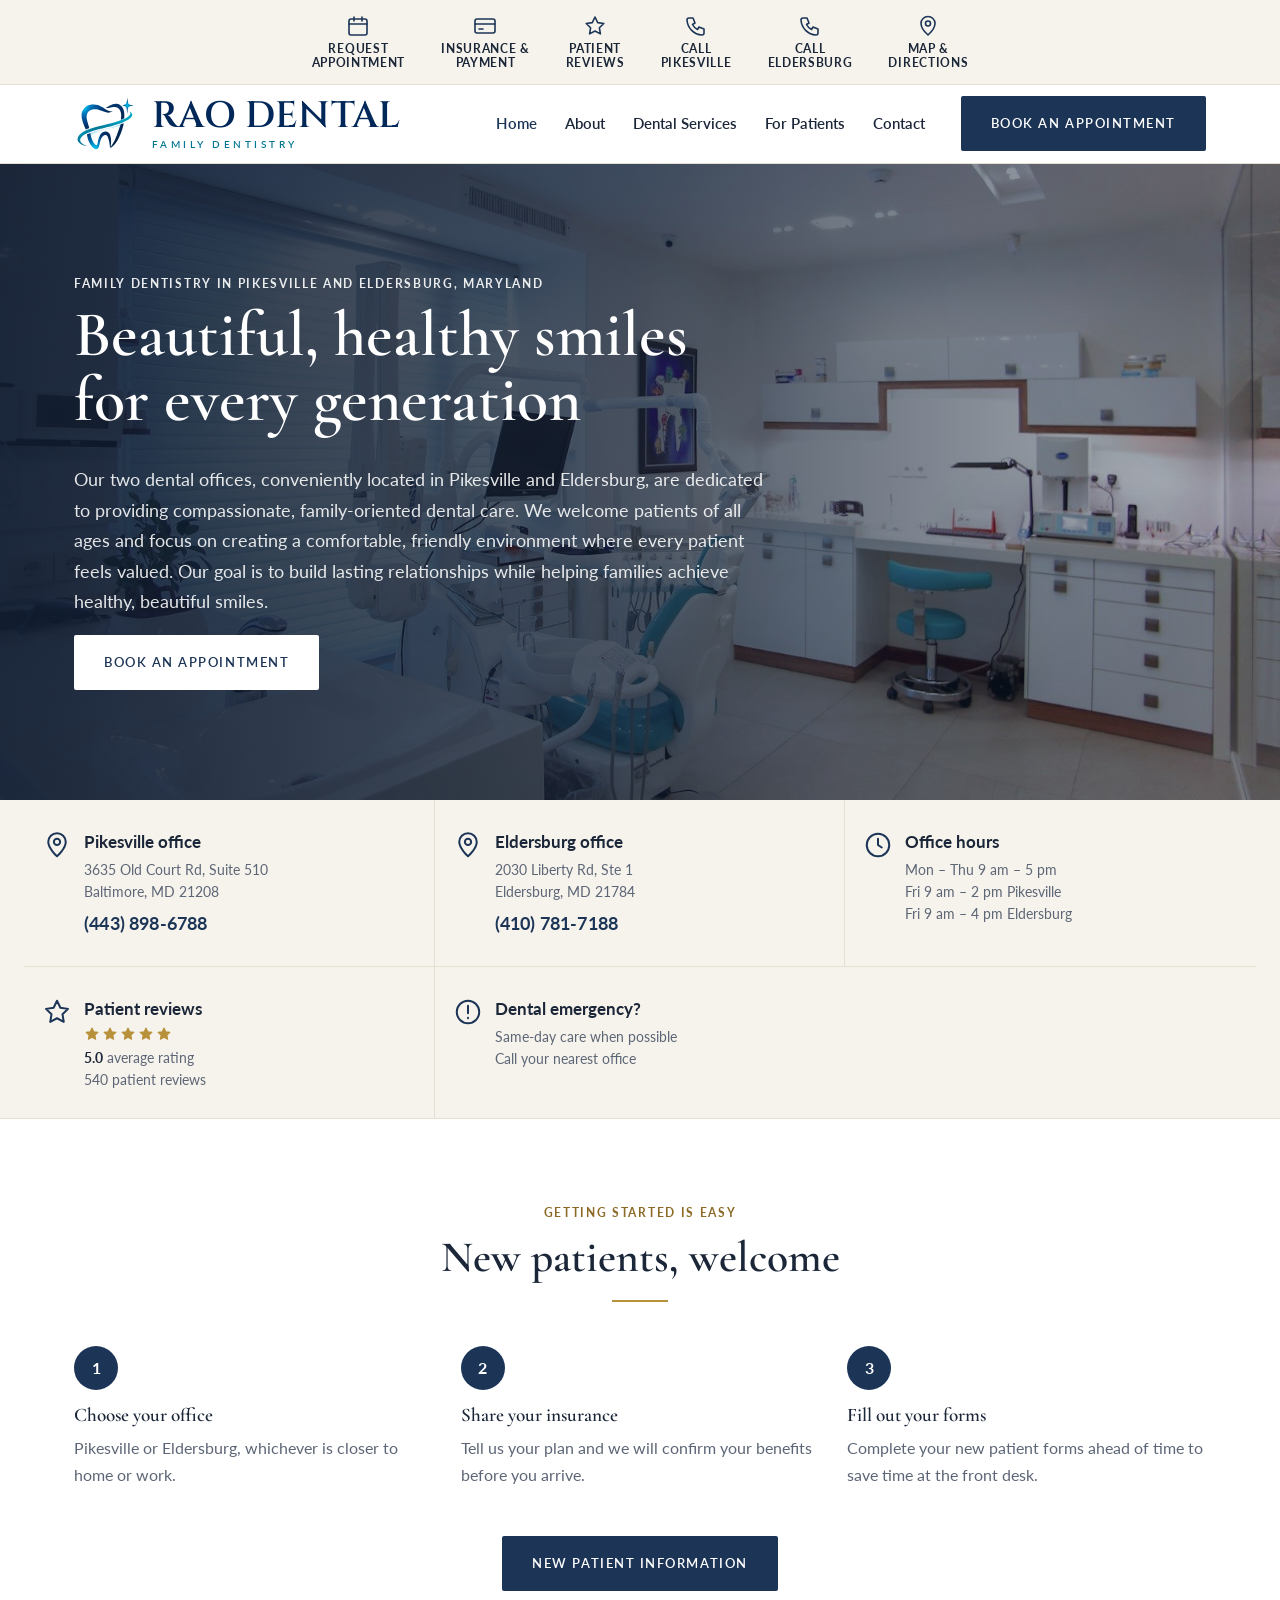
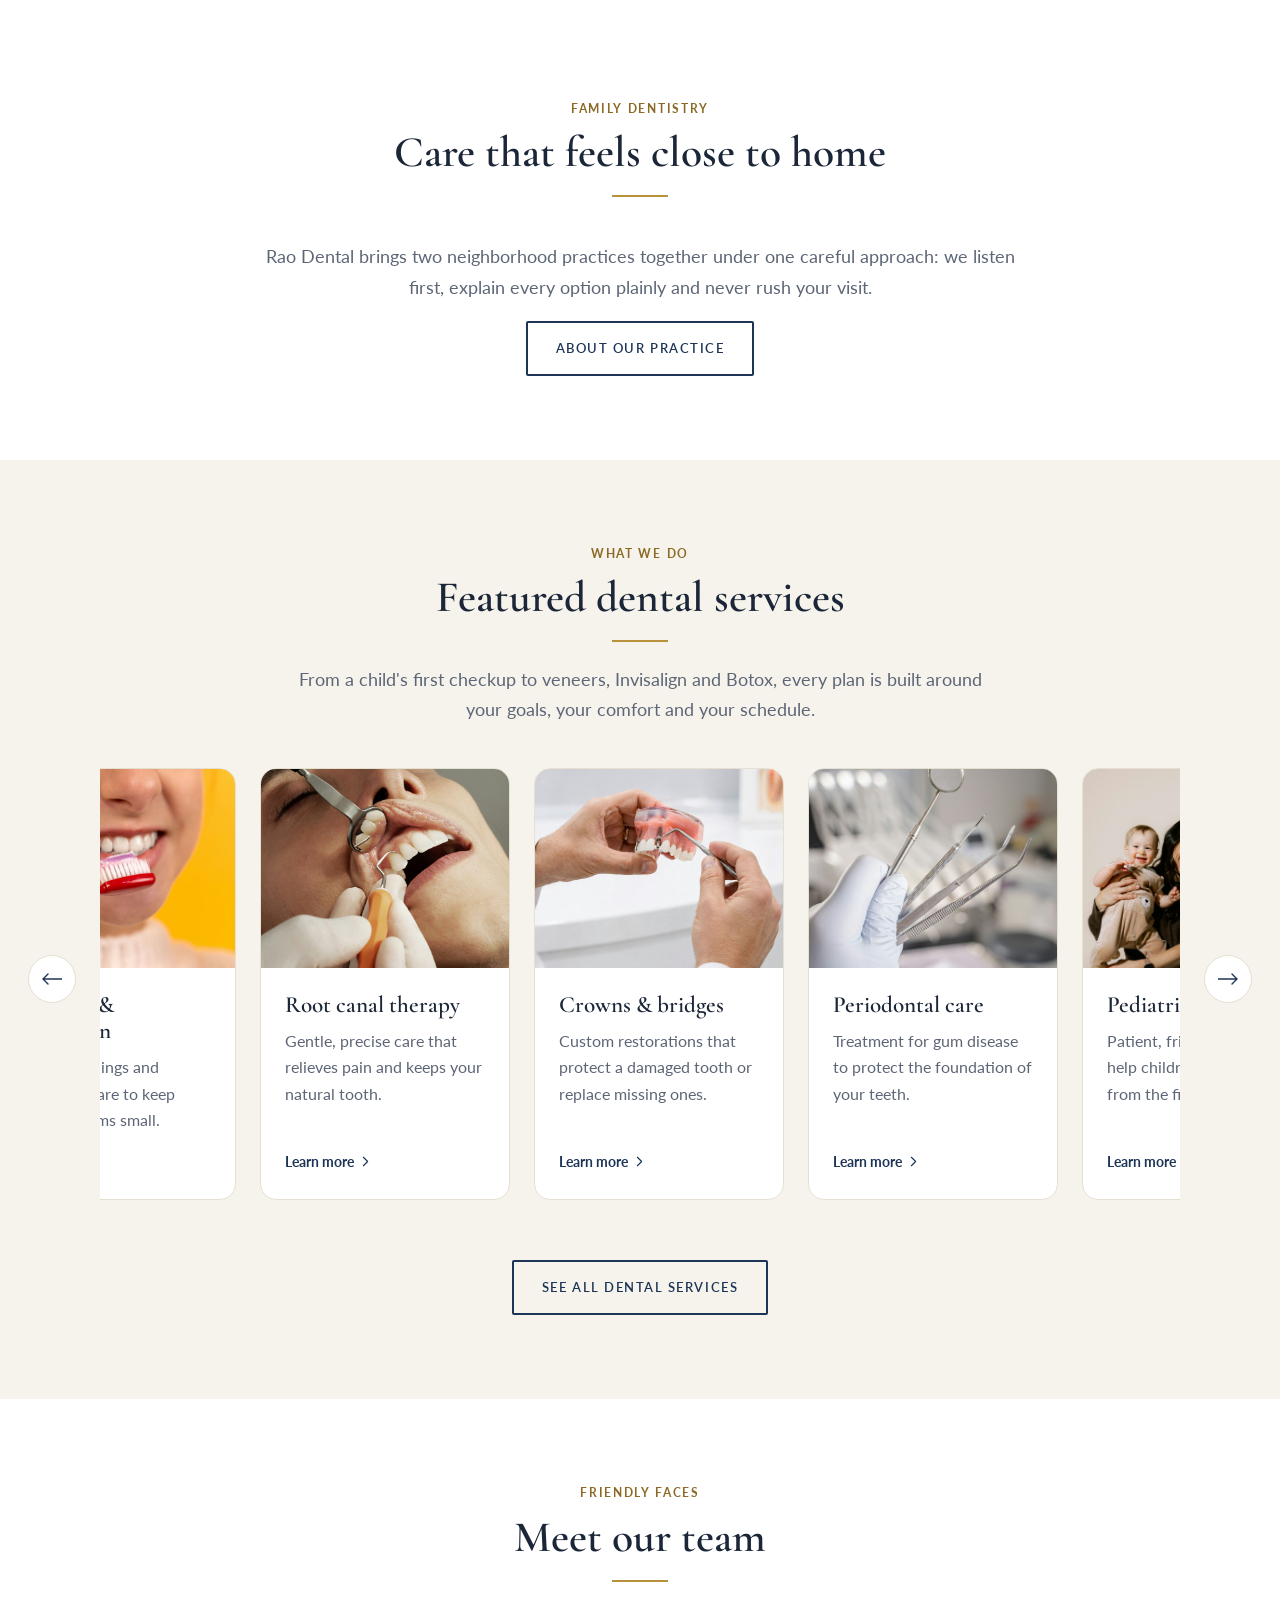
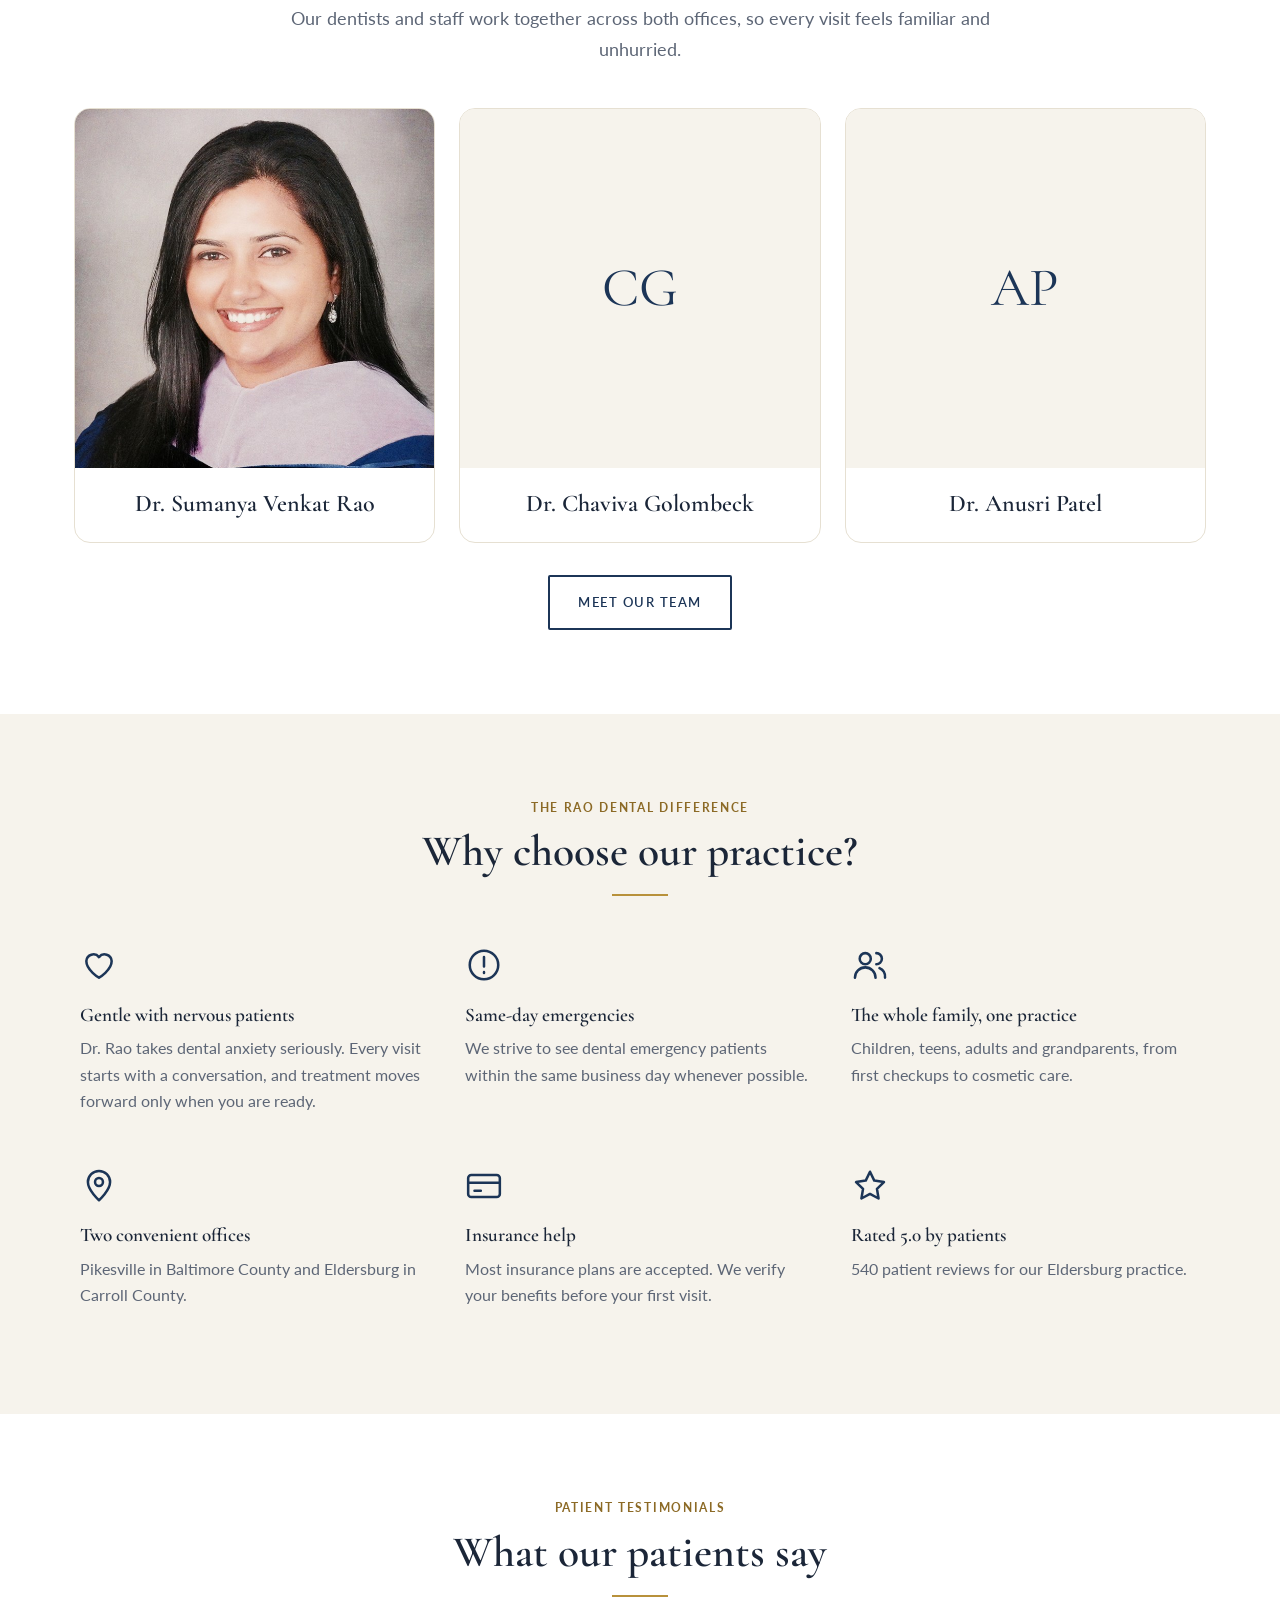
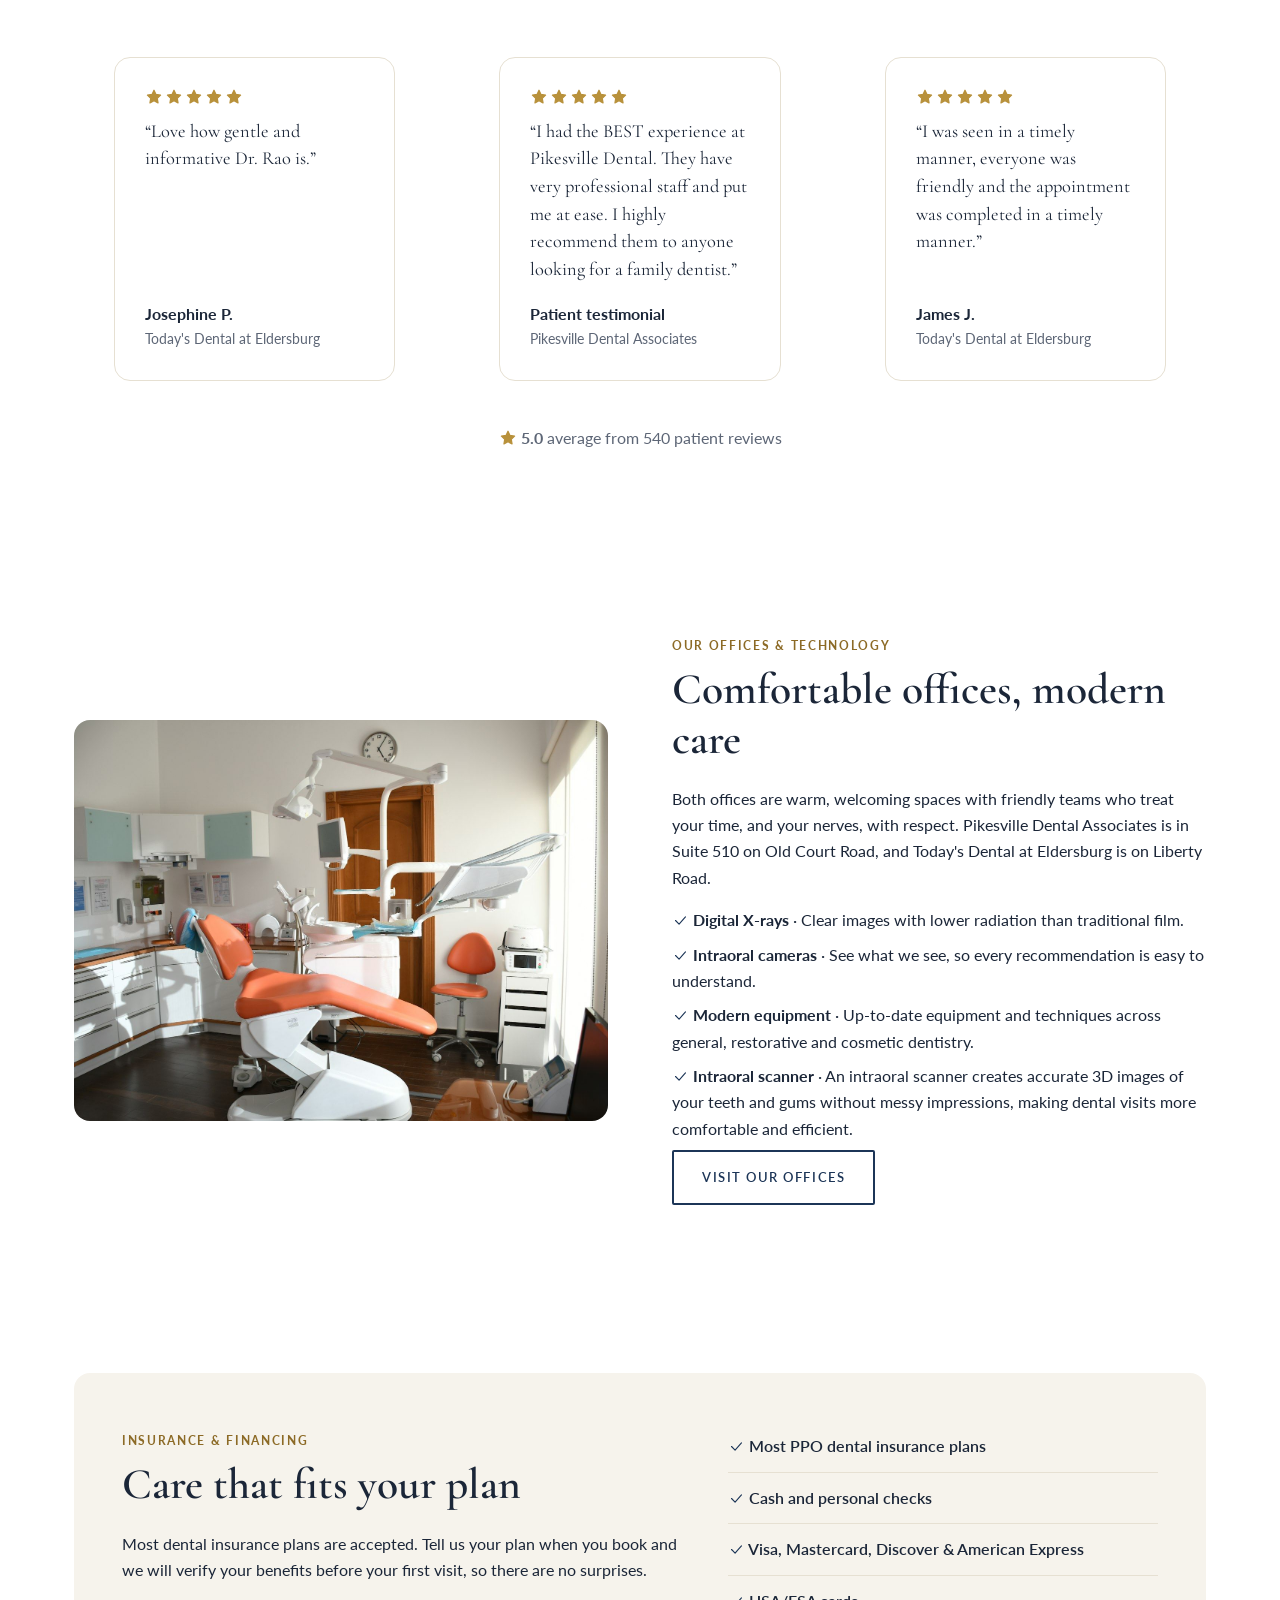
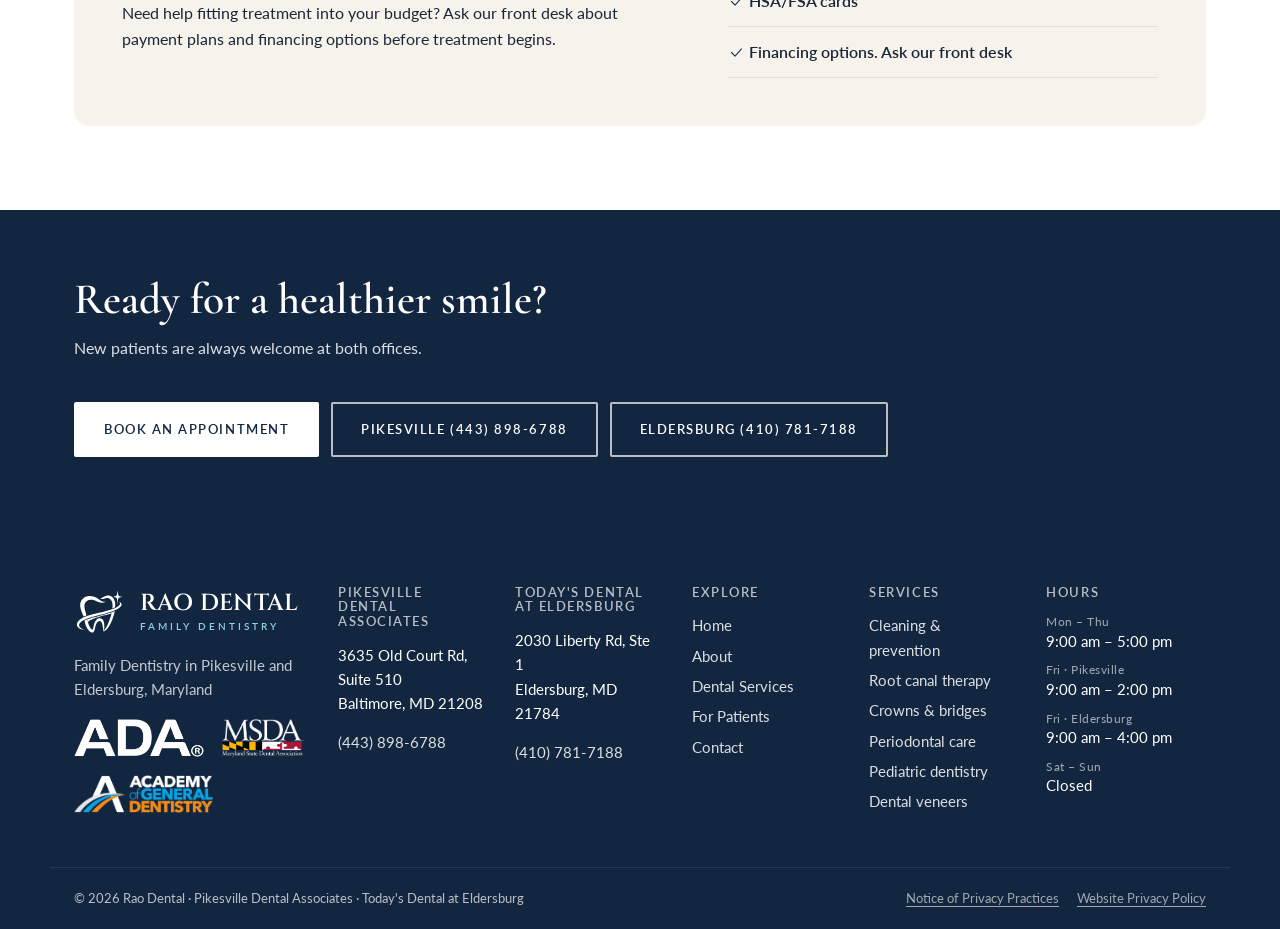
==== commit 154568b1: "Style 1: appointment form sends to office@raodental.com via FormSubmit; hide dummy insurance button " ====
--- a/index.html
+++ b/index.html
@@ -1,7 +1,7 @@
 <!doctype html><html lang="en"><head><meta charset="utf-8"><meta name="viewport" content="width=device-width,initial-scale=1">
 <title>Rao Dental | Family Dentistry</title><meta name="description" content="Family Dentistry in Pikesville and Eldersburg, Maryland">
 <link rel="icon" type="image/svg+xml" href="img/rao-dental-favicon.svg?v=24ac31e0"><link rel="icon" type="image/png" sizes="32x32" href="img/rao-dental-favicon-32.png?v=24ac31e0"><link rel="apple-touch-icon" href="img/rao-dental-apple-touch.png"><link rel="preconnect" href="https://fonts.googleapis.com"><link rel="preconnect" href="https://fonts.gstatic.com" crossorigin>
-<link href="https://fonts.googleapis.com/css2?family=Cormorant+Garamond:wght@500;600;700&family=Cinzel:wght@600&family=Lato:wght@400;700&display=swap" rel="stylesheet"><link rel="stylesheet" href="css/site.css?v=2eb0f59c"></head>
+<link href="https://fonts.googleapis.com/css2?family=Cormorant+Garamond:wght@500;600;700&family=Cinzel:wght@600&family=Lato:wght@400;700&display=swap" rel="stylesheet"><link rel="stylesheet" href="css/site.css?v=3f63d826"></head>
 <body class="style-1"><a class="skip" href="#main">Skip to content</a><div class="util icons"><div class="wrap"><a href="contact.html#appointment"><svg class="ic" viewBox="0 0 24 24" fill="none" stroke="currentColor" stroke-width="1.6" stroke-linecap="round" stroke-linejoin="round" aria-hidden="true"><rect x="3" y="5" width="18" height="16" rx="2"/><path d="M3 10h18M8 3v4M16 3v4"/></svg><span>Request<br>Appointment</span></a><a href="patients.html#insurance"><svg class="ic" viewBox="0 0 24 24" fill="none" stroke="currentColor" stroke-width="1.6" stroke-linecap="round" stroke-linejoin="round" aria-hidden="true"><rect x="2" y="5" width="20" height="14" rx="2"/><path d="M2 10h20M6 15h4"/></svg><span>Insurance &amp;<br>Payment</span></a><a href="index.html#reviews"><svg class="ic" viewBox="0 0 24 24" fill="none" stroke="currentColor" stroke-width="1.6" stroke-linecap="round" stroke-linejoin="round" aria-hidden="true"><path d="M12 3l2.7 5.6 6.1.9-4.4 4.3 1 6.1L12 17l-5.4 2.9 1-6.1L3.2 9.5l6.1-.9L12 3z"/></svg><span>Patient<br>Reviews</span></a><a href="tel:+14438986788"><svg class="ic" viewBox="0 0 24 24" fill="none" stroke="currentColor" stroke-width="1.6" stroke-linecap="round" stroke-linejoin="round" aria-hidden="true"><path d="M5 4h4l2 5-2.5 1.5a11 11 0 0 0 5 5L15 13l5 2v4a2 2 0 0 1-2 2A16 16 0 0 1 3 6a2 2 0 0 1 2-2z"/></svg><span>Call<br>Pikesville</span></a><a href="tel:+14107817188"><svg class="ic" viewBox="0 0 24 24" fill="none" stroke="currentColor" stroke-width="1.6" stroke-linecap="round" stroke-linejoin="round" aria-hidden="true"><path d="M5 4h4l2 5-2.5 1.5a11 11 0 0 0 5 5L15 13l5 2v4a2 2 0 0 1-2 2A16 16 0 0 1 3 6a2 2 0 0 1 2-2z"/></svg><span>Call<br>Eldersburg</span></a><a href="contact.html#location"><svg class="ic" viewBox="0 0 24 24" fill="none" stroke="currentColor" stroke-width="1.6" stroke-linecap="round" stroke-linejoin="round" aria-hidden="true"><path d="M12 21s-7-6.2-7-11.5a7 7 0 0 1 14 0C19 14.8 12 21 12 21z"/><circle cx="12" cy="9.5" r="2.5"/></svg><span>Map &amp;<br>Directions</span></a></div></div><header class="site-header"><div class="wrap hdr"><a class="logo logo-emb" href="index.html" aria-label="Rao Dental, Family Dentistry home"><span class="emb"><img src="img/rao-dental-emblem.svg" alt="" width="56" height="56"></span><span class="emb-text"><span class="emb-name">RAO DENTAL</span><small>Family Dentistry</small></span></a><button type="button" class="burger" aria-label="Menu" aria-expanded="false" aria-controls="site-nav"><svg class="ic" viewBox="0 0 24 24" fill="none" stroke="currentColor" stroke-width="1.6" stroke-linecap="round" stroke-linejoin="round" aria-hidden="true"><path d="M4 7h16M4 12h16M4 17h16"/></svg></button><nav id="site-nav" aria-label="Main"><ul class="nav"><li><a href="index.html" aria-current="page">Home</a></li><li class="has-sub"><a href="about.html">About</a><ul class="sub"><li><a href="about.html#practice">About Our Practice</a></li><li><a href="about.html#team">Meet Our Team</a></li><li><a href="about.html#office">Our Office</a></li><li><a href="about.html#philosophy">Our Philosophy</a></li></ul></li><li class="has-sub"><a href="services.html">Dental Services</a><ul class="sub"><li><a href="services.html#cleaning">Cleaning &amp; prevention</a></li><li><a href="services.html#root-canal">Root canal therapy</a></li><li><a href="services.html#crowns">Crowns &amp; bridges</a></li><li><a href="services.html#periodontal">Periodontal care</a></li><li><a href="services.html#pediatric">Pediatric dentistry</a></li><li><a href="services.html#veneers">Dental veneers</a></li><li><a href="services.html#whitening">Teeth whitening</a></li><li><a href="services.html#implants">Implant restoration</a></li><li><a href="services.html#invisalign">Invisalign</a></li><li><a href="services.html#botox">Botox</a></li></ul></li><li class="has-sub"><a href="patients.html">For Patients</a><ul class="sub"><li><a href="patients.html#new-patients">New Patient Information</a></li><li><a href="patients.html#first-visit">Your First Visit</a></li><li><a href="patients.html#forms">Patient Forms</a></li><li><a href="patients.html#insurance">Insurance &amp; Financing</a></li><li><a href="patients.html#payment">Payment Options</a></li><li><a href="patients.html#faq">Patient FAQs</a></li><li><a href="patients.html#post-op">Post-Operative Instructions</a></li></ul></li><li class="has-sub"><a href="contact.html">Contact</a><ul class="sub"><li><a href="contact.html#info">Contact Information</a></li><li><a href="contact.html#hours">Office Hours</a></li><li><a href="contact.html#location">Location &amp; Directions</a></li><li><a href="contact.html#appointment">Request an Appointment</a></li></ul></li></ul></nav><div class="hdr-cta"><a class="btn btn-primary" href="contact.html#appointment">Book an Appointment</a></div></div></header><main id="main"><section class="hero hero-photo left" style="background-image:url(img/office-bright.jpg)"><div class="wrap"><div class="hero-box"><p class="eyebrow">Family Dentistry in Pikesville and Eldersburg, Maryland</p><h1>Beautiful, healthy smiles for every generation</h1><p class="lead">Our two dental offices, conveniently located in Pikesville and Eldersburg, are dedicated to providing compassionate, family-oriented dental care. We welcome patients of all ages and focus on creating a comfortable, friendly environment where every patient feels valued. Our goal is to build lasting relationships while helping families achieve healthy, beautiful smiles.</p><div class="btn-row"><a class="btn btn-primary" href="contact.html#appointment">Book an Appointment</a></div></div></div></section><section class="quick locstrip" id="locations" aria-label="Our offices"><div class="wrap grid g5"><div class="q"><svg class="ic" viewBox="0 0 24 24" fill="none" stroke="currentColor" stroke-width="1.6" stroke-linecap="round" stroke-linejoin="round" aria-hidden="true"><path d="M12 21s-7-6.2-7-11.5a7 7 0 0 1 14 0C19 14.8 12 21 12 21z"/><circle cx="12" cy="9.5" r="2.5"/></svg><span><strong>Pikesville office</strong><small><a href="https://www.google.com/maps/dir/?api=1&destination=3635+Old+Court+Rd%2C+Suite+510%2C+Baltimore%2C+MD+21208" target="_blank" rel="noopener">3635 Old Court Rd, Suite 510<br>Baltimore, MD 21208</a></small><a class="q-tel" href="tel:+14438986788">(443) 898-6788</a></span></div><div class="q"><svg class="ic" viewBox="0 0 24 24" fill="none" stroke="currentColor" stroke-width="1.6" stroke-linecap="round" stroke-linejoin="round" aria-hidden="true"><path d="M12 21s-7-6.2-7-11.5a7 7 0 0 1 14 0C19 14.8 12 21 12 21z"/><circle cx="12" cy="9.5" r="2.5"/></svg><span><strong>Eldersburg office</strong><small><a href="https://www.google.com/maps/dir/?api=1&destination=2030+Liberty+Rd%2C+Ste+1%2C+Eldersburg%2C+MD+21784" target="_blank" rel="noopener">2030 Liberty Rd, Ste 1<br>Eldersburg, MD 21784</a></small><a class="q-tel" href="tel:+14107817188">(410) 781-7188</a></span></div><div class="q"><svg class="ic" viewBox="0 0 24 24" fill="none" stroke="currentColor" stroke-width="1.6" stroke-linecap="round" stroke-linejoin="round" aria-hidden="true"><circle cx="12" cy="12" r="9"/><path d="M12 7v5l3 2"/></svg><span><strong>Office hours</strong><small>Mon – Thu 9 am – 5 pm</small><small>Fri 9 am – 2 pm Pikesville</small><small>Fri 9 am – 4 pm Eldersburg</small></span></div><div class="q"><svg class="ic" viewBox="0 0 24 24" fill="none" stroke="currentColor" stroke-width="1.6" stroke-linecap="round" stroke-linejoin="round" aria-hidden="true"><path d="M12 3l2.7 5.6 6.1.9-4.4 4.3 1 6.1L12 17l-5.4 2.9 1-6.1L3.2 9.5l6.1-.9L12 3z"/></svg><span><strong>Patient reviews</strong><span class="stars q-stars"><svg class="ic st" viewBox="0 0 24 24" fill="none" stroke="currentColor" stroke-width="1.6" stroke-linecap="round" stroke-linejoin="round" aria-hidden="true"><path d="M12 3l2.7 5.6 6.1.9-4.4 4.3 1 6.1L12 17l-5.4 2.9 1-6.1L3.2 9.5l6.1-.9L12 3z"/></svg><svg class="ic st" viewBox="0 0 24 24" fill="none" stroke="currentColor" stroke-width="1.6" stroke-linecap="round" stroke-linejoin="round" aria-hidden="true"><path d="M12 3l2.7 5.6 6.1.9-4.4 4.3 1 6.1L12 17l-5.4 2.9 1-6.1L3.2 9.5l6.1-.9L12 3z"/></svg><svg class="ic st" viewBox="0 0 24 24" fill="none" stroke="currentColor" stroke-width="1.6" stroke-linecap="round" stroke-linejoin="round" aria-hidden="true"><path d="M12 3l2.7 5.6 6.1.9-4.4 4.3 1 6.1L12 17l-5.4 2.9 1-6.1L3.2 9.5l6.1-.9L12 3z"/></svg><svg class="ic st" viewBox="0 0 24 24" fill="none" stroke="currentColor" stroke-width="1.6" stroke-linecap="round" stroke-linejoin="round" aria-hidden="true"><path d="M12 3l2.7 5.6 6.1.9-4.4 4.3 1 6.1L12 17l-5.4 2.9 1-6.1L3.2 9.5l6.1-.9L12 3z"/></svg><svg class="ic st" viewBox="0 0 24 24" fill="none" stroke="currentColor" stroke-width="1.6" stroke-linecap="round" stroke-linejoin="round" aria-hidden="true"><path d="M12 3l2.7 5.6 6.1.9-4.4 4.3 1 6.1L12 17l-5.4 2.9 1-6.1L3.2 9.5l6.1-.9L12 3z"/></svg></span><small><b>5.0</b> average rating</small><small><a href="#reviews">540 patient reviews</a></small></span></div><div class="q"><svg class="ic" viewBox="0 0 24 24" fill="none" stroke="currentColor" stroke-width="1.6" stroke-linecap="round" stroke-linejoin="round" aria-hidden="true"><circle cx="12" cy="12" r="9"/><path d="M12 7v6M12 16.5v.5"/></svg><span><strong>Dental emergency?</strong><small>Same-day care when possible</small><small>Call your nearest office</small></span></div></div></section><section class="sec np-sec" id="new-patients"><div class="wrap"><header class="sec-head center"><p class="eyebrow">Getting started is easy</p><h2>New patients, welcome</h2></header><ol class="steps"><li><span class="step">1</span><h3>Choose your office</h3><p>Pikesville or Eldersburg, whichever is closer to home or work.</p></li><li><span class="step">2</span><h3>Share your insurance</h3><p>Tell us your plan and we will confirm your benefits before you arrive.</p></li><li><span class="step">3</span><h3>Fill out your forms</h3><p>Complete your new patient forms ahead of time to save time at the front desk.</p></li></ol><div class="center mt"><a class="btn btn-primary" href="patients.html#new-patients">New patient information</a></div></div></section><section class="sec intro-sec"><div class="wrap"><header class="sec-head center"><p class="eyebrow">Family dentistry</p><h2>Care that feels close to home</h2></header><div class="intro"><p>Rao Dental brings two neighborhood practices together under one careful approach: we listen first, explain every option plainly and never rush your visit.</p><a class="btn btn-ghost" href="about.html">About our practice</a></div></div></section><section class="sec svc-sec" id="services"><div class="wrap"><header class="sec-head center"><p class="eyebrow">What we do</p><h2>Featured dental services</h2><p class="lead">From a child&#x27;s first checkup to veneers, Invisalign and Botox, every plan is built around your goals, your comfort and your schedule.</p></header><div class="car-shell"><div class="car-nav"><button type="button" class="car-b" data-dir="-1" aria-label="Previous services"><svg width="20" height="12" viewBox="0 0 20 12" fill="none" stroke="currentColor" stroke-width="1.4" stroke-linecap="round" stroke-linejoin="round" aria-hidden="true"><path d="M20 6H1M6 1L1 6l5 5"/></svg></button><button type="button" class="car-b" data-dir="1" aria-label="More services"><svg width="20" height="12" viewBox="0 0 20 12" fill="none" stroke="currentColor" stroke-width="1.4" stroke-linecap="round" stroke-linejoin="round" aria-hidden="true"><path d="M0 6h19M14 1l5 5-5 5"/></svg></button></div><div class="car" id="svc-car" tabindex="0" role="region" aria-label="Services"><a class="card svc" href="services.html#cleaning"><div class="svc-img" style="background-image:url(img/svc-preventive.jpg)"></div><div class="card-body"><h3>Cleaning &amp; prevention</h3><p>Exams, cleanings and preventive care to keep small problems small.</p><span class="more">Learn more <svg class="ic sm" viewBox="0 0 24 24" fill="none" stroke="currentColor" stroke-width="1.6" stroke-linecap="round" stroke-linejoin="round" aria-hidden="true"><path d="M9 6l6 6-6 6"/></svg></span></div></a><a class="card svc" href="services.html#root-canal"><div class="svc-img" style="background-image:url(img/svc-general.jpg)"></div><div class="card-body"><h3>Root canal therapy</h3><p>Gentle, precise care that relieves pain and keeps your natural tooth.</p><span class="more">Learn more <svg class="ic sm" viewBox="0 0 24 24" fill="none" stroke="currentColor" stroke-width="1.6" stroke-linecap="round" stroke-linejoin="round" aria-hidden="true"><path d="M9 6l6 6-6 6"/></svg></span></div></a><a class="card svc" href="services.html#crowns"><div class="svc-img" style="background-image:url(img/svc-restorative.jpg)"></div><div class="card-body"><h3>Crowns &amp; bridges</h3><p>Custom restorations that protect a damaged tooth or replace missing ones.</p><span class="more">Learn more <svg class="ic sm" viewBox="0 0 24 24" fill="none" stroke="currentColor" stroke-width="1.6" stroke-linecap="round" stroke-linejoin="round" aria-hidden="true"><path d="M9 6l6 6-6 6"/></svg></span></div></a><a class="card svc" href="services.html#periodontal"><div class="svc-img" style="background-image:url(img/svc-periodontal.jpg)"></div><div class="card-body"><h3>Periodontal care</h3><p>Treatment for gum disease to protect the foundation of your teeth.</p><span class="more">Learn more <svg class="ic sm" viewBox="0 0 24 24" fill="none" stroke="currentColor" stroke-width="1.6" stroke-linecap="round" stroke-linejoin="round" aria-hidden="true"><path d="M9 6l6 6-6 6"/></svg></span></div></a><a class="card svc" href="services.html#pediatric"><div class="svc-img" style="background-image:url(img/family-floor.jpg)"></div><div class="card-body"><h3>Pediatric dentistry</h3><p>Patient, friendly visits that help children feel at ease from the first checkup.</p><span class="more">Learn more <svg class="ic sm" viewBox="0 0 24 24" fill="none" stroke="currentColor" stroke-width="1.6" stroke-linecap="round" stroke-linejoin="round" aria-hidden="true"><path d="M9 6l6 6-6 6"/></svg></span></div></a><a class="card svc" href="services.html#veneers"><div class="svc-img" style="background-image:url(img/svc-cosmetic.jpg)"></div><div class="card-body"><h3>Dental veneers</h3><p>Thin custom porcelain shells that reshape color, length and proportion for a natural smile.</p><span class="more">Learn more <svg class="ic sm" viewBox="0 0 24 24" fill="none" stroke="currentColor" stroke-width="1.6" stroke-linecap="round" stroke-linejoin="round" aria-hidden="true"><path d="M9 6l6 6-6 6"/></svg></span></div></a><a class="card svc" href="services.html#whitening"><div class="svc-img" style="background-image:url(img/smile-woman.jpg)"></div><div class="card-body"><h3>Teeth whitening</h3><p>Professional whitening for a brighter, even shade with comfort in mind.</p><span class="more">Learn more <svg class="ic sm" viewBox="0 0 24 24" fill="none" stroke="currentColor" stroke-width="1.6" stroke-linecap="round" stroke-linejoin="round" aria-hidden="true"><path d="M9 6l6 6-6 6"/></svg></span></div></a><a class="card svc" href="services.html#implants"><div class="svc-img" style="background-image:url(img/svc-implants.jpg)"></div><div class="card-body"><h3>Implant restoration</h3><p>Crowns and bridges placed on dental implants to restore a complete smile.</p><span class="more">Learn more <svg class="ic sm" viewBox="0 0 24 24" fill="none" stroke="currentColor" stroke-width="1.6" stroke-linecap="round" stroke-linejoin="round" aria-hidden="true"><path d="M9 6l6 6-6 6"/></svg></span></div></a><a class="card svc" href="services.html#invisalign"><div class="svc-img" style="background-image:url(img/svc-orthodontics.jpg)"></div><div class="card-body"><h3>Invisalign</h3><p>Clear, removable aligners that straighten teeth gradually and discreetly.</p><span class="more">Learn more <svg class="ic sm" viewBox="0 0 24 24" fill="none" stroke="currentColor" stroke-width="1.6" stroke-linecap="round" stroke-linejoin="round" aria-hidden="true"><path d="M9 6l6 6-6 6"/></svg></span></div></a><a class="card svc" href="services.html#botox"><div class="svc-img" style="background-image:url(img/svc-sedation.jpg)"></div><div class="card-body"><h3>Botox</h3><p>Therapeutic and esthetic Botox from a certified provider.</p><span class="more">Learn more <svg class="ic sm" viewBox="0 0 24 24" fill="none" stroke="currentColor" stroke-width="1.6" stroke-linecap="round" stroke-linejoin="round" aria-hidden="true"><path d="M9 6l6 6-6 6"/></svg></span></div></a></div></div><script>(function(){
 var t=document.getElementById('svc-car');if(!t)return;
 var shell=t.parentNode,btns=shell.querySelectorAll('.car-b');
@@ -29,4 +29,4 @@
 t.addEventListener('touchstart',function(){paused=true;},{passive:true});
 t.addEventListener('touchend',function(){pos=t.scrollLeft;paused=false;hold=performance.now()+2500;},{passive:true});
 t.addEventListener('scroll',function(){if(paused)pos=t.scrollLeft;},{passive:true});
-requestAnimationFrame(step);})();</script><div class="center mt"><a class="btn btn-ghost" href="services.html">See all dental services</a></div></div></section><section class="sec team-sec" id="team"><div class="wrap"><header class="sec-head center"><p class="eyebrow">Friendly faces</p><h2>Meet our team</h2><p class="lead">Our dentists and staff work together across both offices, so every visit feels familiar and unhurried.</p></header><div class="grid g3 team"><div class="card member"><img src="img/dr-rao-portrait.jpg" alt="Dr. Sumanya Venkat Rao" loading="lazy"><div class="card-body"><h3>Dr. Sumanya Venkat Rao</h3></div></div><div class="card member"><div class="avatar">CG</div><div class="card-body"><h3>Dr. Chaviva Golombeck</h3></div></div><div class="card member"><div class="avatar">AP</div><div class="card-body"><h3>Dr. Anusri Patel</h3></div></div></div><div class="center mt"><a class="btn btn-ghost" href="about.html#team">Meet our team</a></div></div></section><section class="sec why-sec" id="why"><div class="wrap"><header class="sec-head center"><p class="eyebrow">The Rao Dental difference</p><h2>Why choose our practice?</h2></header><div class="grid g3 why"><div class="why-item"><svg class="ic why-ic" viewBox="0 0 24 24" fill="none" stroke="currentColor" stroke-width="1.6" stroke-linecap="round" stroke-linejoin="round" aria-hidden="true"><path d="M12 20s-8-4.7-8-10.5A4.5 4.5 0 0 1 12 7a4.5 4.5 0 0 1 8 2.5C20 15.3 12 20 12 20z"/></svg><h3>Gentle with nervous patients</h3><p>Dr. Rao takes dental anxiety seriously. Every visit starts with a conversation, and treatment moves forward only when you are ready.</p></div><div class="why-item"><svg class="ic why-ic" viewBox="0 0 24 24" fill="none" stroke="currentColor" stroke-width="1.6" stroke-linecap="round" stroke-linejoin="round" aria-hidden="true"><circle cx="12" cy="12" r="9"/><path d="M12 7v6M12 16.5v.5"/></svg><h3>Same-day emergencies</h3><p>We strive to see dental emergency patients within the same business day whenever possible.</p></div><div class="why-item"><svg class="ic why-ic" viewBox="0 0 24 24" fill="none" stroke="currentColor" stroke-width="1.6" stroke-linecap="round" stroke-linejoin="round" aria-hidden="true"><circle cx="9" cy="8" r="3.5"/><path d="M2.5 20a6.5 6.5 0 0 1 13 0M16 4.5a3.5 3.5 0 0 1 0 7M18 14a6 6 0 0 1 3.5 6"/></svg><h3>The whole family, one practice</h3><p>Children, teens, adults and grandparents, from first checkups to cosmetic care.</p></div><div class="why-item"><svg class="ic why-ic" viewBox="0 0 24 24" fill="none" stroke="currentColor" stroke-width="1.6" stroke-linecap="round" stroke-linejoin="round" aria-hidden="true"><path d="M12 21s-7-6.2-7-11.5a7 7 0 0 1 14 0C19 14.8 12 21 12 21z"/><circle cx="12" cy="9.5" r="2.5"/></svg><h3>Two convenient offices</h3><p>Pikesville in Baltimore County and Eldersburg in Carroll County.</p></div><div class="why-item"><svg class="ic why-ic" viewBox="0 0 24 24" fill="none" stroke="currentColor" stroke-width="1.6" stroke-linecap="round" stroke-linejoin="round" aria-hidden="true"><rect x="2" y="5" width="20" height="14" rx="2"/><path d="M2 10h20M6 15h4"/></svg><h3>Insurance help</h3><p>Most insurance plans are accepted. We verify your benefits before your first visit.</p></div><div class="why-item"><svg class="ic why-ic" viewBox="0 0 24 24" fill="none" stroke="currentColor" stroke-width="1.6" stroke-linecap="round" stroke-linejoin="round" aria-hidden="true"><path d="M12 3l2.7 5.6 6.1.9-4.4 4.3 1 6.1L12 17l-5.4 2.9 1-6.1L3.2 9.5l6.1-.9L12 3z"/></svg><h3>Rated 5.0 by patients</h3><p>540 patient reviews for our Eldersburg practice.</p></div></div></div></section><section class="sec rev-sec" id="reviews"><div class="wrap"><header class="sec-head center"><p class="eyebrow">Patient testimonials</p><h2>What our patients say</h2></header><div class="grid g3 tst"><figure class="card quote"><span class="stars"><svg class="ic st" viewBox="0 0 24 24" fill="none" stroke="currentColor" stroke-width="1.6" stroke-linecap="round" stroke-linejoin="round" aria-hidden="true"><path d="M12 3l2.7 5.6 6.1.9-4.4 4.3 1 6.1L12 17l-5.4 2.9 1-6.1L3.2 9.5l6.1-.9L12 3z"/></svg><svg class="ic st" viewBox="0 0 24 24" fill="none" stroke="currentColor" stroke-width="1.6" stroke-linecap="round" stroke-linejoin="round" aria-hidden="true"><path d="M12 3l2.7 5.6 6.1.9-4.4 4.3 1 6.1L12 17l-5.4 2.9 1-6.1L3.2 9.5l6.1-.9L12 3z"/></svg><svg class="ic st" viewBox="0 0 24 24" fill="none" stroke="currentColor" stroke-width="1.6" stroke-linecap="round" stroke-linejoin="round" aria-hidden="true"><path d="M12 3l2.7 5.6 6.1.9-4.4 4.3 1 6.1L12 17l-5.4 2.9 1-6.1L3.2 9.5l6.1-.9L12 3z"/></svg><svg class="ic st" viewBox="0 0 24 24" fill="none" stroke="currentColor" stroke-width="1.6" stroke-linecap="round" stroke-linejoin="round" aria-hidden="true"><path d="M12 3l2.7 5.6 6.1.9-4.4 4.3 1 6.1L12 17l-5.4 2.9 1-6.1L3.2 9.5l6.1-.9L12 3z"/></svg><svg class="ic st" viewBox="0 0 24 24" fill="none" stroke="currentColor" stroke-width="1.6" stroke-linecap="round" stroke-linejoin="round" aria-hidden="true"><path d="M12 3l2.7 5.6 6.1.9-4.4 4.3 1 6.1L12 17l-5.4 2.9 1-6.1L3.2 9.5l6.1-.9L12 3z"/></svg></span><blockquote>“Love how gentle and informative Dr. Rao is.”</blockquote><figcaption><strong>Josephine P.</strong><span>Today&#x27;s Dental at Eldersburg</span></figcaption></figure><figure class="card quote"><span class="stars"><svg class="ic st" viewBox="0 0 24 24" fill="none" stroke="currentColor" stroke-width="1.6" stroke-linecap="round" stroke-linejoin="round" aria-hidden="true"><path d="M12 3l2.7 5.6 6.1.9-4.4 4.3 1 6.1L12 17l-5.4 2.9 1-6.1L3.2 9.5l6.1-.9L12 3z"/></svg><svg class="ic st" viewBox="0 0 24 24" fill="none" stroke="currentColor" stroke-width="1.6" stroke-linecap="round" stroke-linejoin="round" aria-hidden="true"><path d="M12 3l2.7 5.6 6.1.9-4.4 4.3 1 6.1L12 17l-5.4 2.9 1-6.1L3.2 9.5l6.1-.9L12 3z"/></svg><svg class="ic st" viewBox="0 0 24 24" fill="none" stroke="currentColor" stroke-width="1.6" stroke-linecap="round" stroke-linejoin="round" aria-hidden="true"><path d="M12 3l2.7 5.6 6.1.9-4.4 4.3 1 6.1L12 17l-5.4 2.9 1-6.1L3.2 9.5l6.1-.9L12 3z"/></svg><svg class="ic st" viewBox="0 0 24 24" fill="none" stroke="currentColor" stroke-width="1.6" stroke-linecap="round" stroke-linejoin="round" aria-hidden="true"><path d="M12 3l2.7 5.6 6.1.9-4.4 4.3 1 6.1L12 17l-5.4 2.9 1-6.1L3.2 9.5l6.1-.9L12 3z"/></svg><svg class="ic st" viewBox="0 0 24 24" fill="none" stroke="currentColor" stroke-width="1.6" stroke-linecap="round" stroke-linejoin="round" aria-hidden="true"><path d="M12 3l2.7 5.6 6.1.9-4.4 4.3 1 6.1L12 17l-5.4 2.9 1-6.1L3.2 9.5l6.1-.9L12 3z"/></svg></span><blockquote>“I had the BEST experience at Pikesville Dental. They have very professional staff and put me at ease. I highly recommend them to anyone looking for a family dentist.”</blockquote><figcaption><strong>Patient testimonial</strong><span>Pikesville Dental Associates</span></figcaption></figure><figure class="card quote"><span class="stars"><svg class="ic st" viewBox="0 0 24 24" fill="none" stroke="currentColor" stroke-width="1.6" stroke-linecap="round" stroke-linejoin="round" aria-hidden="true"><path d="M12 3l2.7 5.6 6.1.9-4.4 4.3 1 6.1L12 17l-5.4 2.9 1-6.1L3.2 9.5l6.1-.9L12 3z"/></svg><svg class="ic st" viewBox="0 0 24 24" fill="none" stroke="currentColor" stroke-width="1.6" stroke-linecap="round" stroke-linejoin="round" aria-hidden="true"><path d="M12 3l2.7 5.6 6.1.9-4.4 4.3 1 6.1L12 17l-5.4 2.9 1-6.1L3.2 9.5l6.1-.9L12 3z"/></svg><svg class="ic st" viewBox="0 0 24 24" fill="none" stroke="currentColor" stroke-width="1.6" stroke-linecap="round" stroke-linejoin="round" aria-hidden="true"><path d="M12 3l2.7 5.6 6.1.9-4.4 4.3 1 6.1L12 17l-5.4 2.9 1-6.1L3.2 9.5l6.1-.9L12 3z"/></svg><svg class="ic st" viewBox="0 0 24 24" fill="none" stroke="currentColor" stroke-width="1.6" stroke-linecap="round" stroke-linejoin="round" aria-hidden="true"><path d="M12 3l2.7 5.6 6.1.9-4.4 4.3 1 6.1L12 17l-5.4 2.9 1-6.1L3.2 9.5l6.1-.9L12 3z"/></svg><svg class="ic st" viewBox="0 0 24 24" fill="none" stroke="currentColor" stroke-width="1.6" stroke-linecap="round" stroke-linejoin="round" aria-hidden="true"><path d="M12 3l2.7 5.6 6.1.9-4.4 4.3 1 6.1L12 17l-5.4 2.9 1-6.1L3.2 9.5l6.1-.9L12 3z"/></svg></span><blockquote>“I was seen in a timely manner, everyone was friendly and the appointment was completed in a timely manner.”</blockquote><figcaption><strong>James J.</strong><span>Today&#x27;s Dental at Eldersburg</span></figcaption></figure></div><p class="rating-note"><svg class="ic st" viewBox="0 0 24 24" fill="none" stroke="currentColor" stroke-width="1.6" stroke-linecap="round" stroke-linejoin="round" aria-hidden="true"><path d="M12 3l2.7 5.6 6.1.9-4.4 4.3 1 6.1L12 17l-5.4 2.9 1-6.1L3.2 9.5l6.1-.9L12 3z"/></svg> <strong>5.0</strong> average from 540 patient reviews</p></div></section><section class="sec office-sec" id="office"><div class="wrap"><div class="split"><div class="split-media"><img src="img/office-orange.jpg" alt="Dental treatment room" loading="lazy"></div><div class="split-text"><p class="eyebrow">Our offices &amp; technology</p><h2>Comfortable offices, modern care</h2><p>Both offices are warm, welcoming spaces with friendly teams who treat your time, and your nerves, with respect. Pikesville Dental Associates is in Suite 510 on Old Court Road, and Today&#x27;s Dental at Eldersburg is on Liberty Road.</p><p class="tick"><svg class="ic sm" viewBox="0 0 24 24" fill="none" stroke="currentColor" stroke-width="1.6" stroke-linecap="round" stroke-linejoin="round" aria-hidden="true"><path d="M5 12l5 5 9-10"/></svg> <strong>Digital X-rays</strong> · Clear images with lower radiation than traditional film.</p><p class="tick"><svg class="ic sm" viewBox="0 0 24 24" fill="none" stroke="currentColor" stroke-width="1.6" stroke-linecap="round" stroke-linejoin="round" aria-hidden="true"><path d="M5 12l5 5 9-10"/></svg> <strong>Intraoral cameras</strong> · See what we see, so every recommendation is easy to understand.</p><p class="tick"><svg class="ic sm" viewBox="0 0 24 24" fill="none" stroke="currentColor" stroke-width="1.6" stroke-linecap="round" stroke-linejoin="round" aria-hidden="true"><path d="M5 12l5 5 9-10"/></svg> <strong>Modern equipment</strong> · Up-to-date equipment and techniques across general, restorative and cosmetic dentistry.</p><p class="tick"><svg class="ic sm" viewBox="0 0 24 24" fill="none" stroke="currentColor" stroke-width="1.6" stroke-linecap="round" stroke-linejoin="round" aria-hidden="true"><path d="M5 12l5 5 9-10"/></svg> <strong>Intraoral scanner</strong> · An intraoral scanner creates accurate 3D images of your teeth and gums without messy impressions, making dental visits more comfortable and efficient.</p><a class="btn btn-ghost" href="about.html#office">Visit our offices</a></div></div></div></section><section class="sec ins-sec" id="insurance"><div class="wrap"><div class="ins"><div class="ins-text"><p class="eyebrow">Insurance &amp; financing</p><h2>Care that fits your plan</h2><p>Most dental insurance plans are accepted. Tell us your plan when you book and we will verify your benefits before your first visit, so there are no surprises.</p><p>Need help fitting treatment into your budget? Ask our front desk about payment plans and financing options before treatment begins.</p><div class="btn-row"><a class="btn btn-primary" href="#insurance">View accepted insurance</a></div></div><ul class="ins-list"><li><svg class="ic sm" viewBox="0 0 24 24" fill="none" stroke="currentColor" stroke-width="1.6" stroke-linecap="round" stroke-linejoin="round" aria-hidden="true"><path d="M5 12l5 5 9-10"/></svg> Most PPO dental insurance plans</li><li><svg class="ic sm" viewBox="0 0 24 24" fill="none" stroke="currentColor" stroke-width="1.6" stroke-linecap="round" stroke-linejoin="round" aria-hidden="true"><path d="M5 12l5 5 9-10"/></svg> Cash and personal checks</li><li><svg class="ic sm" viewBox="0 0 24 24" fill="none" stroke="currentColor" stroke-width="1.6" stroke-linecap="round" stroke-linejoin="round" aria-hidden="true"><path d="M5 12l5 5 9-10"/></svg> Visa, Mastercard, Discover &amp; American Express</li><li><svg class="ic sm" viewBox="0 0 24 24" fill="none" stroke="currentColor" stroke-width="1.6" stroke-linecap="round" stroke-linejoin="round" aria-hidden="true"><path d="M5 12l5 5 9-10"/></svg> HSA/FSA cards</li><li><svg class="ic sm" viewBox="0 0 24 24" fill="none" stroke="currentColor" stroke-width="1.6" stroke-linecap="round" stroke-linejoin="round" aria-hidden="true"><path d="M5 12l5 5 9-10"/></svg> Financing options. Ask our front desk</li></ul></div></div></section><section class="cta-band"><div class="wrap"><div><h2>Ready for a healthier smile?</h2><p>New patients are always welcome at both offices.</p></div><div class="btn-row"><a class="btn btn-light" href="contact.html#appointment">Book an appointment</a><a class="btn btn-outline-light" href="tel:+14438986788">Pikesville (443) 898-6788</a><a class="btn btn-outline-light" href="tel:+14107817188">Eldersburg (410) 781-7188</a></div></div></section></main><footer class="site-footer"><div class="wrap fgrid"><div class="fbrand"><a class="logo logo-emb" href="index.html" aria-label="Rao Dental, Family Dentistry home"><span class="emb"><img src="img/rao-dental-emblem.svg" alt="" width="56" height="56"></span><span class="emb-text"><span class="emb-name">RAO DENTAL</span><small>Family Dentistry</small></span></a><p>Family Dentistry in Pikesville and Eldersburg, Maryland</p><div class="badges"><img src="img/assoc-ada-white.png" alt="ADA member" loading="lazy"><img src="img/assoc-msda-white.png" alt="MSDA member" loading="lazy"><img src="img/assoc-agd-white.png" alt="AGD member" loading="lazy"></div></div><div><h4>Pikesville Dental Associates</h4><p>3635 Old Court Rd, Suite 510<br>Baltimore, MD 21208</p><p><a href="tel:+14438986788">(443) 898-6788</a></p></div><div><h4>Today&#x27;s Dental at Eldersburg</h4><p>2030 Liberty Rd, Ste 1<br>Eldersburg, MD 21784</p><p><a href="tel:+14107817188">(410) 781-7188</a></p></div><div><h4>Explore</h4><ul><li><a href="index.html">Home</a></li><li><a href="about.html">About</a></li><li><a href="services.html">Dental Services</a></li><li><a href="patients.html">For Patients</a></li><li><a href="contact.html">Contact</a></li></ul></div><div><h4>Services</h4><ul><li><a href="services.html#cleaning">Cleaning &amp; prevention</a></li><li><a href="services.html#root-canal">Root canal therapy</a></li><li><a href="services.html#crowns">Crowns &amp; bridges</a></li><li><a href="services.html#periodontal">Periodontal care</a></li><li><a href="services.html#pediatric">Pediatric dentistry</a></li><li><a href="services.html#veneers">Dental veneers</a></li></ul></div><div><h4>Hours</h4><ul class="fh"><li><span>Mon – Thu</span> <em>9:00 am – 5:00 pm</em></li><li><span>Fri · Pikesville</span> <em>9:00 am – 2:00 pm</em></li><li><span>Fri · Eldersburg</span> <em>9:00 am – 4:00 pm</em></li><li><span>Sat – Sun</span> <em>Closed</em></li></ul></div></div><div class="wrap fbot"><span>© 2026 Rao Dental · Pikesville Dental Associates · Today's Dental at Eldersburg</span><span class="flegal"><a href="privacy-practices.html">Notice of Privacy Practices</a><a href="privacy.html">Website Privacy Policy</a></span></div></footer><script>(()=>{const h=document.querySelector('.site-header'),b=h&&h.querySelector('.burger'),n=document.getElementById('site-nav');if(!b||!n)return;const set=o=>{h.classList.toggle('open',o);b.setAttribute('aria-expanded',o?'true':'false');b.setAttribute('aria-label',o?'Close menu':'Menu')};b.addEventListener('click',()=>set(!h.classList.contains('open')));document.addEventListener('keydown',e=>{if(e.key==='Escape'&&h.classList.contains('open')){set(false);b.focus()}});n.addEventListener('click',e=>{if(e.target.closest('a'))set(false)});matchMedia('(min-width:901px)').addEventListener('change',e=>{if(e.matches)set(false)})})()</script></body></html>+requestAnimationFrame(step);})();</script><div class="center mt"><a class="btn btn-ghost" href="services.html">See all dental services</a></div></div></section><section class="sec team-sec" id="team"><div class="wrap"><header class="sec-head center"><p class="eyebrow">Friendly faces</p><h2>Meet our team</h2><p class="lead">Our dentists and staff work together across both offices, so every visit feels familiar and unhurried.</p></header><div class="grid g3 team"><div class="card member"><img src="img/dr-rao-portrait.jpg" alt="Dr. Sumanya Venkat Rao" loading="lazy"><div class="card-body"><h3>Dr. Sumanya Venkat Rao</h3></div></div><div class="card member"><div class="avatar">CG</div><div class="card-body"><h3>Dr. Chaviva Golombeck</h3></div></div><div class="card member"><div class="avatar">AP</div><div class="card-body"><h3>Dr. Anusri Patel</h3></div></div></div><div class="center mt"><a class="btn btn-ghost" href="about.html#team">Meet our team</a></div></div></section><section class="sec why-sec" id="why"><div class="wrap"><header class="sec-head center"><p class="eyebrow">The Rao Dental difference</p><h2>Why choose our practice?</h2></header><div class="grid g3 why"><div class="why-item"><svg class="ic why-ic" viewBox="0 0 24 24" fill="none" stroke="currentColor" stroke-width="1.6" stroke-linecap="round" stroke-linejoin="round" aria-hidden="true"><path d="M12 20s-8-4.7-8-10.5A4.5 4.5 0 0 1 12 7a4.5 4.5 0 0 1 8 2.5C20 15.3 12 20 12 20z"/></svg><h3>Gentle with nervous patients</h3><p>Dr. Rao takes dental anxiety seriously. Every visit starts with a conversation, and treatment moves forward only when you are ready.</p></div><div class="why-item"><svg class="ic why-ic" viewBox="0 0 24 24" fill="none" stroke="currentColor" stroke-width="1.6" stroke-linecap="round" stroke-linejoin="round" aria-hidden="true"><circle cx="12" cy="12" r="9"/><path d="M12 7v6M12 16.5v.5"/></svg><h3>Same-day emergencies</h3><p>We strive to see dental emergency patients within the same business day whenever possible.</p></div><div class="why-item"><svg class="ic why-ic" viewBox="0 0 24 24" fill="none" stroke="currentColor" stroke-width="1.6" stroke-linecap="round" stroke-linejoin="round" aria-hidden="true"><circle cx="9" cy="8" r="3.5"/><path d="M2.5 20a6.5 6.5 0 0 1 13 0M16 4.5a3.5 3.5 0 0 1 0 7M18 14a6 6 0 0 1 3.5 6"/></svg><h3>The whole family, one practice</h3><p>Children, teens, adults and grandparents, from first checkups to cosmetic care.</p></div><div class="why-item"><svg class="ic why-ic" viewBox="0 0 24 24" fill="none" stroke="currentColor" stroke-width="1.6" stroke-linecap="round" stroke-linejoin="round" aria-hidden="true"><path d="M12 21s-7-6.2-7-11.5a7 7 0 0 1 14 0C19 14.8 12 21 12 21z"/><circle cx="12" cy="9.5" r="2.5"/></svg><h3>Two convenient offices</h3><p>Pikesville in Baltimore County and Eldersburg in Carroll County.</p></div><div class="why-item"><svg class="ic why-ic" viewBox="0 0 24 24" fill="none" stroke="currentColor" stroke-width="1.6" stroke-linecap="round" stroke-linejoin="round" aria-hidden="true"><rect x="2" y="5" width="20" height="14" rx="2"/><path d="M2 10h20M6 15h4"/></svg><h3>Insurance help</h3><p>Most insurance plans are accepted. We verify your benefits before your first visit.</p></div><div class="why-item"><svg class="ic why-ic" viewBox="0 0 24 24" fill="none" stroke="currentColor" stroke-width="1.6" stroke-linecap="round" stroke-linejoin="round" aria-hidden="true"><path d="M12 3l2.7 5.6 6.1.9-4.4 4.3 1 6.1L12 17l-5.4 2.9 1-6.1L3.2 9.5l6.1-.9L12 3z"/></svg><h3>Rated 5.0 by patients</h3><p>540 patient reviews for our Eldersburg practice.</p></div></div></div></section><section class="sec rev-sec" id="reviews"><div class="wrap"><header class="sec-head center"><p class="eyebrow">Patient testimonials</p><h2>What our patients say</h2></header><div class="grid g3 tst"><figure class="card quote"><span class="stars"><svg class="ic st" viewBox="0 0 24 24" fill="none" stroke="currentColor" stroke-width="1.6" stroke-linecap="round" stroke-linejoin="round" aria-hidden="true"><path d="M12 3l2.7 5.6 6.1.9-4.4 4.3 1 6.1L12 17l-5.4 2.9 1-6.1L3.2 9.5l6.1-.9L12 3z"/></svg><svg class="ic st" viewBox="0 0 24 24" fill="none" stroke="currentColor" stroke-width="1.6" stroke-linecap="round" stroke-linejoin="round" aria-hidden="true"><path d="M12 3l2.7 5.6 6.1.9-4.4 4.3 1 6.1L12 17l-5.4 2.9 1-6.1L3.2 9.5l6.1-.9L12 3z"/></svg><svg class="ic st" viewBox="0 0 24 24" fill="none" stroke="currentColor" stroke-width="1.6" stroke-linecap="round" stroke-linejoin="round" aria-hidden="true"><path d="M12 3l2.7 5.6 6.1.9-4.4 4.3 1 6.1L12 17l-5.4 2.9 1-6.1L3.2 9.5l6.1-.9L12 3z"/></svg><svg class="ic st" viewBox="0 0 24 24" fill="none" stroke="currentColor" stroke-width="1.6" stroke-linecap="round" stroke-linejoin="round" aria-hidden="true"><path d="M12 3l2.7 5.6 6.1.9-4.4 4.3 1 6.1L12 17l-5.4 2.9 1-6.1L3.2 9.5l6.1-.9L12 3z"/></svg><svg class="ic st" viewBox="0 0 24 24" fill="none" stroke="currentColor" stroke-width="1.6" stroke-linecap="round" stroke-linejoin="round" aria-hidden="true"><path d="M12 3l2.7 5.6 6.1.9-4.4 4.3 1 6.1L12 17l-5.4 2.9 1-6.1L3.2 9.5l6.1-.9L12 3z"/></svg></span><blockquote>“Love how gentle and informative Dr. Rao is.”</blockquote><figcaption><strong>Josephine P.</strong><span>Today&#x27;s Dental at Eldersburg</span></figcaption></figure><figure class="card quote"><span class="stars"><svg class="ic st" viewBox="0 0 24 24" fill="none" stroke="currentColor" stroke-width="1.6" stroke-linecap="round" stroke-linejoin="round" aria-hidden="true"><path d="M12 3l2.7 5.6 6.1.9-4.4 4.3 1 6.1L12 17l-5.4 2.9 1-6.1L3.2 9.5l6.1-.9L12 3z"/></svg><svg class="ic st" viewBox="0 0 24 24" fill="none" stroke="currentColor" stroke-width="1.6" stroke-linecap="round" stroke-linejoin="round" aria-hidden="true"><path d="M12 3l2.7 5.6 6.1.9-4.4 4.3 1 6.1L12 17l-5.4 2.9 1-6.1L3.2 9.5l6.1-.9L12 3z"/></svg><svg class="ic st" viewBox="0 0 24 24" fill="none" stroke="currentColor" stroke-width="1.6" stroke-linecap="round" stroke-linejoin="round" aria-hidden="true"><path d="M12 3l2.7 5.6 6.1.9-4.4 4.3 1 6.1L12 17l-5.4 2.9 1-6.1L3.2 9.5l6.1-.9L12 3z"/></svg><svg class="ic st" viewBox="0 0 24 24" fill="none" stroke="currentColor" stroke-width="1.6" stroke-linecap="round" stroke-linejoin="round" aria-hidden="true"><path d="M12 3l2.7 5.6 6.1.9-4.4 4.3 1 6.1L12 17l-5.4 2.9 1-6.1L3.2 9.5l6.1-.9L12 3z"/></svg><svg class="ic st" viewBox="0 0 24 24" fill="none" stroke="currentColor" stroke-width="1.6" stroke-linecap="round" stroke-linejoin="round" aria-hidden="true"><path d="M12 3l2.7 5.6 6.1.9-4.4 4.3 1 6.1L12 17l-5.4 2.9 1-6.1L3.2 9.5l6.1-.9L12 3z"/></svg></span><blockquote>“I had the BEST experience at Pikesville Dental. They have very professional staff and put me at ease. I highly recommend them to anyone looking for a family dentist.”</blockquote><figcaption><strong>Patient testimonial</strong><span>Pikesville Dental Associates</span></figcaption></figure><figure class="card quote"><span class="stars"><svg class="ic st" viewBox="0 0 24 24" fill="none" stroke="currentColor" stroke-width="1.6" stroke-linecap="round" stroke-linejoin="round" aria-hidden="true"><path d="M12 3l2.7 5.6 6.1.9-4.4 4.3 1 6.1L12 17l-5.4 2.9 1-6.1L3.2 9.5l6.1-.9L12 3z"/></svg><svg class="ic st" viewBox="0 0 24 24" fill="none" stroke="currentColor" stroke-width="1.6" stroke-linecap="round" stroke-linejoin="round" aria-hidden="true"><path d="M12 3l2.7 5.6 6.1.9-4.4 4.3 1 6.1L12 17l-5.4 2.9 1-6.1L3.2 9.5l6.1-.9L12 3z"/></svg><svg class="ic st" viewBox="0 0 24 24" fill="none" stroke="currentColor" stroke-width="1.6" stroke-linecap="round" stroke-linejoin="round" aria-hidden="true"><path d="M12 3l2.7 5.6 6.1.9-4.4 4.3 1 6.1L12 17l-5.4 2.9 1-6.1L3.2 9.5l6.1-.9L12 3z"/></svg><svg class="ic st" viewBox="0 0 24 24" fill="none" stroke="currentColor" stroke-width="1.6" stroke-linecap="round" stroke-linejoin="round" aria-hidden="true"><path d="M12 3l2.7 5.6 6.1.9-4.4 4.3 1 6.1L12 17l-5.4 2.9 1-6.1L3.2 9.5l6.1-.9L12 3z"/></svg><svg class="ic st" viewBox="0 0 24 24" fill="none" stroke="currentColor" stroke-width="1.6" stroke-linecap="round" stroke-linejoin="round" aria-hidden="true"><path d="M12 3l2.7 5.6 6.1.9-4.4 4.3 1 6.1L12 17l-5.4 2.9 1-6.1L3.2 9.5l6.1-.9L12 3z"/></svg></span><blockquote>“I was seen in a timely manner, everyone was friendly and the appointment was completed in a timely manner.”</blockquote><figcaption><strong>James J.</strong><span>Today&#x27;s Dental at Eldersburg</span></figcaption></figure></div><p class="rating-note"><svg class="ic st" viewBox="0 0 24 24" fill="none" stroke="currentColor" stroke-width="1.6" stroke-linecap="round" stroke-linejoin="round" aria-hidden="true"><path d="M12 3l2.7 5.6 6.1.9-4.4 4.3 1 6.1L12 17l-5.4 2.9 1-6.1L3.2 9.5l6.1-.9L12 3z"/></svg> <strong>5.0</strong> average from 540 patient reviews</p></div></section><section class="sec office-sec" id="office"><div class="wrap"><div class="split"><div class="split-media"><img src="img/office-orange.jpg" alt="Dental treatment room" loading="lazy"></div><div class="split-text"><p class="eyebrow">Our offices &amp; technology</p><h2>Comfortable offices, modern care</h2><p>Both offices are warm, welcoming spaces with friendly teams who treat your time, and your nerves, with respect. Pikesville Dental Associates is in Suite 510 on Old Court Road, and Today&#x27;s Dental at Eldersburg is on Liberty Road.</p><p class="tick"><svg class="ic sm" viewBox="0 0 24 24" fill="none" stroke="currentColor" stroke-width="1.6" stroke-linecap="round" stroke-linejoin="round" aria-hidden="true"><path d="M5 12l5 5 9-10"/></svg> <strong>Digital X-rays</strong> · Clear images with lower radiation than traditional film.</p><p class="tick"><svg class="ic sm" viewBox="0 0 24 24" fill="none" stroke="currentColor" stroke-width="1.6" stroke-linecap="round" stroke-linejoin="round" aria-hidden="true"><path d="M5 12l5 5 9-10"/></svg> <strong>Intraoral cameras</strong> · See what we see, so every recommendation is easy to understand.</p><p class="tick"><svg class="ic sm" viewBox="0 0 24 24" fill="none" stroke="currentColor" stroke-width="1.6" stroke-linecap="round" stroke-linejoin="round" aria-hidden="true"><path d="M5 12l5 5 9-10"/></svg> <strong>Modern equipment</strong> · Up-to-date equipment and techniques across general, restorative and cosmetic dentistry.</p><p class="tick"><svg class="ic sm" viewBox="0 0 24 24" fill="none" stroke="currentColor" stroke-width="1.6" stroke-linecap="round" stroke-linejoin="round" aria-hidden="true"><path d="M5 12l5 5 9-10"/></svg> <strong>Intraoral scanner</strong> · An intraoral scanner creates accurate 3D images of your teeth and gums without messy impressions, making dental visits more comfortable and efficient.</p><a class="btn btn-ghost" href="about.html#office">Visit our offices</a></div></div></div></section><section class="sec ins-sec" id="insurance"><div class="wrap"><div class="ins"><div class="ins-text"><p class="eyebrow">Insurance &amp; financing</p><h2>Care that fits your plan</h2><p>Most dental insurance plans are accepted. Tell us your plan when you book and we will verify your benefits before your first visit, so there are no surprises.</p><p>Need help fitting treatment into your budget? Ask our front desk about payment plans and financing options before treatment begins.</p></div><ul class="ins-list"><li><svg class="ic sm" viewBox="0 0 24 24" fill="none" stroke="currentColor" stroke-width="1.6" stroke-linecap="round" stroke-linejoin="round" aria-hidden="true"><path d="M5 12l5 5 9-10"/></svg> Most PPO dental insurance plans</li><li><svg class="ic sm" viewBox="0 0 24 24" fill="none" stroke="currentColor" stroke-width="1.6" stroke-linecap="round" stroke-linejoin="round" aria-hidden="true"><path d="M5 12l5 5 9-10"/></svg> Cash and personal checks</li><li><svg class="ic sm" viewBox="0 0 24 24" fill="none" stroke="currentColor" stroke-width="1.6" stroke-linecap="round" stroke-linejoin="round" aria-hidden="true"><path d="M5 12l5 5 9-10"/></svg> Visa, Mastercard, Discover &amp; American Express</li><li><svg class="ic sm" viewBox="0 0 24 24" fill="none" stroke="currentColor" stroke-width="1.6" stroke-linecap="round" stroke-linejoin="round" aria-hidden="true"><path d="M5 12l5 5 9-10"/></svg> HSA/FSA cards</li><li><svg class="ic sm" viewBox="0 0 24 24" fill="none" stroke="currentColor" stroke-width="1.6" stroke-linecap="round" stroke-linejoin="round" aria-hidden="true"><path d="M5 12l5 5 9-10"/></svg> Financing options. Ask our front desk</li></ul></div></div></section><section class="cta-band"><div class="wrap"><div><h2>Ready for a healthier smile?</h2><p>New patients are always welcome at both offices.</p></div><div class="btn-row"><a class="btn btn-light" href="contact.html#appointment">Book an appointment</a><a class="btn btn-outline-light" href="tel:+14438986788">Pikesville (443) 898-6788</a><a class="btn btn-outline-light" href="tel:+14107817188">Eldersburg (410) 781-7188</a></div></div></section></main><footer class="site-footer"><div class="wrap fgrid"><div class="fbrand"><a class="logo logo-emb" href="index.html" aria-label="Rao Dental, Family Dentistry home"><span class="emb"><img src="img/rao-dental-emblem.svg" alt="" width="56" height="56"></span><span class="emb-text"><span class="emb-name">RAO DENTAL</span><small>Family Dentistry</small></span></a><p>Family Dentistry in Pikesville and Eldersburg, Maryland</p><div class="badges"><img src="img/assoc-ada-white.png" alt="ADA member" loading="lazy"><img src="img/assoc-msda-white.png" alt="MSDA member" loading="lazy"><img src="img/assoc-agd-white.png" alt="AGD member" loading="lazy"></div></div><div><h4>Pikesville Dental Associates</h4><p>3635 Old Court Rd, Suite 510<br>Baltimore, MD 21208</p><p><a href="tel:+14438986788">(443) 898-6788</a></p></div><div><h4>Today&#x27;s Dental at Eldersburg</h4><p>2030 Liberty Rd, Ste 1<br>Eldersburg, MD 21784</p><p><a href="tel:+14107817188">(410) 781-7188</a></p></div><div><h4>Explore</h4><ul><li><a href="index.html">Home</a></li><li><a href="about.html">About</a></li><li><a href="services.html">Dental Services</a></li><li><a href="patients.html">For Patients</a></li><li><a href="contact.html">Contact</a></li></ul></div><div><h4>Services</h4><ul><li><a href="services.html#cleaning">Cleaning &amp; prevention</a></li><li><a href="services.html#root-canal">Root canal therapy</a></li><li><a href="services.html#crowns">Crowns &amp; bridges</a></li><li><a href="services.html#periodontal">Periodontal care</a></li><li><a href="services.html#pediatric">Pediatric dentistry</a></li><li><a href="services.html#veneers">Dental veneers</a></li></ul></div><div><h4>Hours</h4><ul class="fh"><li><span>Mon – Thu</span> <em>9:00 am – 5:00 pm</em></li><li><span>Fri · Pikesville</span> <em>9:00 am – 2:00 pm</em></li><li><span>Fri · Eldersburg</span> <em>9:00 am – 4:00 pm</em></li><li><span>Sat – Sun</span> <em>Closed</em></li></ul></div></div><div class="wrap fbot"><span>© 2026 Rao Dental · Pikesville Dental Associates · Today's Dental at Eldersburg</span><span class="flegal"><a href="privacy-practices.html">Notice of Privacy Practices</a><a href="privacy.html">Website Privacy Policy</a></span></div></footer><script>(()=>{const h=document.querySelector('.site-header'),b=h&&h.querySelector('.burger'),n=document.getElementById('site-nav');if(!b||!n)return;const set=o=>{h.classList.toggle('open',o);b.setAttribute('aria-expanded',o?'true':'false');b.setAttribute('aria-label',o?'Close menu':'Menu')};b.addEventListener('click',()=>set(!h.classList.contains('open')));document.addEventListener('keydown',e=>{if(e.key==='Escape'&&h.classList.contains('open')){set(false);b.focus()}});n.addEventListener('click',e=>{if(e.target.closest('a'))set(false)});matchMedia('(min-width:901px)').addEventListener('change',e=>{if(e.matches)set(false)})})()</script></body></html>
--- a/css/site.css
+++ b/css/site.css
@@ -153,6 +153,7 @@
 @media(min-width:1081px) and (max-width:1260px){.site-header .emb-name{font-size:1.85rem}.site-header .logo-emb .emb img{width:56px;height:56px}}
 .about-body{font-size:1.12rem;line-height:1.75}
 .flegal{display:flex;gap:18px;flex-wrap:wrap}.flegal a{color:inherit;text-decoration:underline;text-underline-offset:3px}.legal-wrap{display:grid;grid-template-columns:240px minmax(0,760px);gap:64px;justify-content:center;align-items:start}.legal-toc{position:sticky;top:110px;font-size:.92rem}.legal-toc ol{list-style:none;margin:8px 0 0;padding:0;border-left:2px solid var(--line)}.legal-toc li a{display:block;padding:6px 0 6px 14px;color:var(--muted);text-decoration:none}.legal-toc li a:hover{color:var(--pri)}.legal{font-size:1.05rem;line-height:1.75}.legal h2{font-size:1.9rem;margin:44px 0 12px;scroll-margin-top:110px}.legal section:first-of-type h2{margin-top:24px}.legal h3{font-family:Lato,sans-serif;font-size:1.05rem;font-weight:700;margin:22px 0 4px;color:var(--ink)}.legal p{margin:0 0 14px}.legal ul{margin:0 0 14px;padding-left:22px}.legal li{margin-bottom:8px}.legal a{color:var(--pri)}.legal-date{color:var(--muted);font-size:.9rem;letter-spacing:.04em;text-transform:uppercase;margin-bottom:18px}.legal-callout{background:var(--bg2);border-radius:12px;padding:20px 24px}@media(max-width:900px){.legal-wrap{grid-template-columns:1fr;gap:24px}.legal-toc{position:static}}
+.hp{position:absolute;left:-9999px;width:1px;height:1px;overflow:hidden}.form .err{color:#9b1c1c;font-weight:600}.form .err a{color:inherit}.form .ok{color:#1f6b3a;font-weight:600}
 .np-bar{background:var(--dark);color:#fff;font-size:1rem}.np-bar .ic{color:var(--acc)}.np-bar .wrap{justify-content:center;align-items:center;gap:6px 18px;padding-top:11px;padding-bottom:11px;text-align:center}
 .np-bar .wrap>span:first-child{display:inline}.np-bar a{margin-left:14px;white-space:nowrap}.np-bar strong{font-weight:700}
 .fbrand .badges img{height:38px}
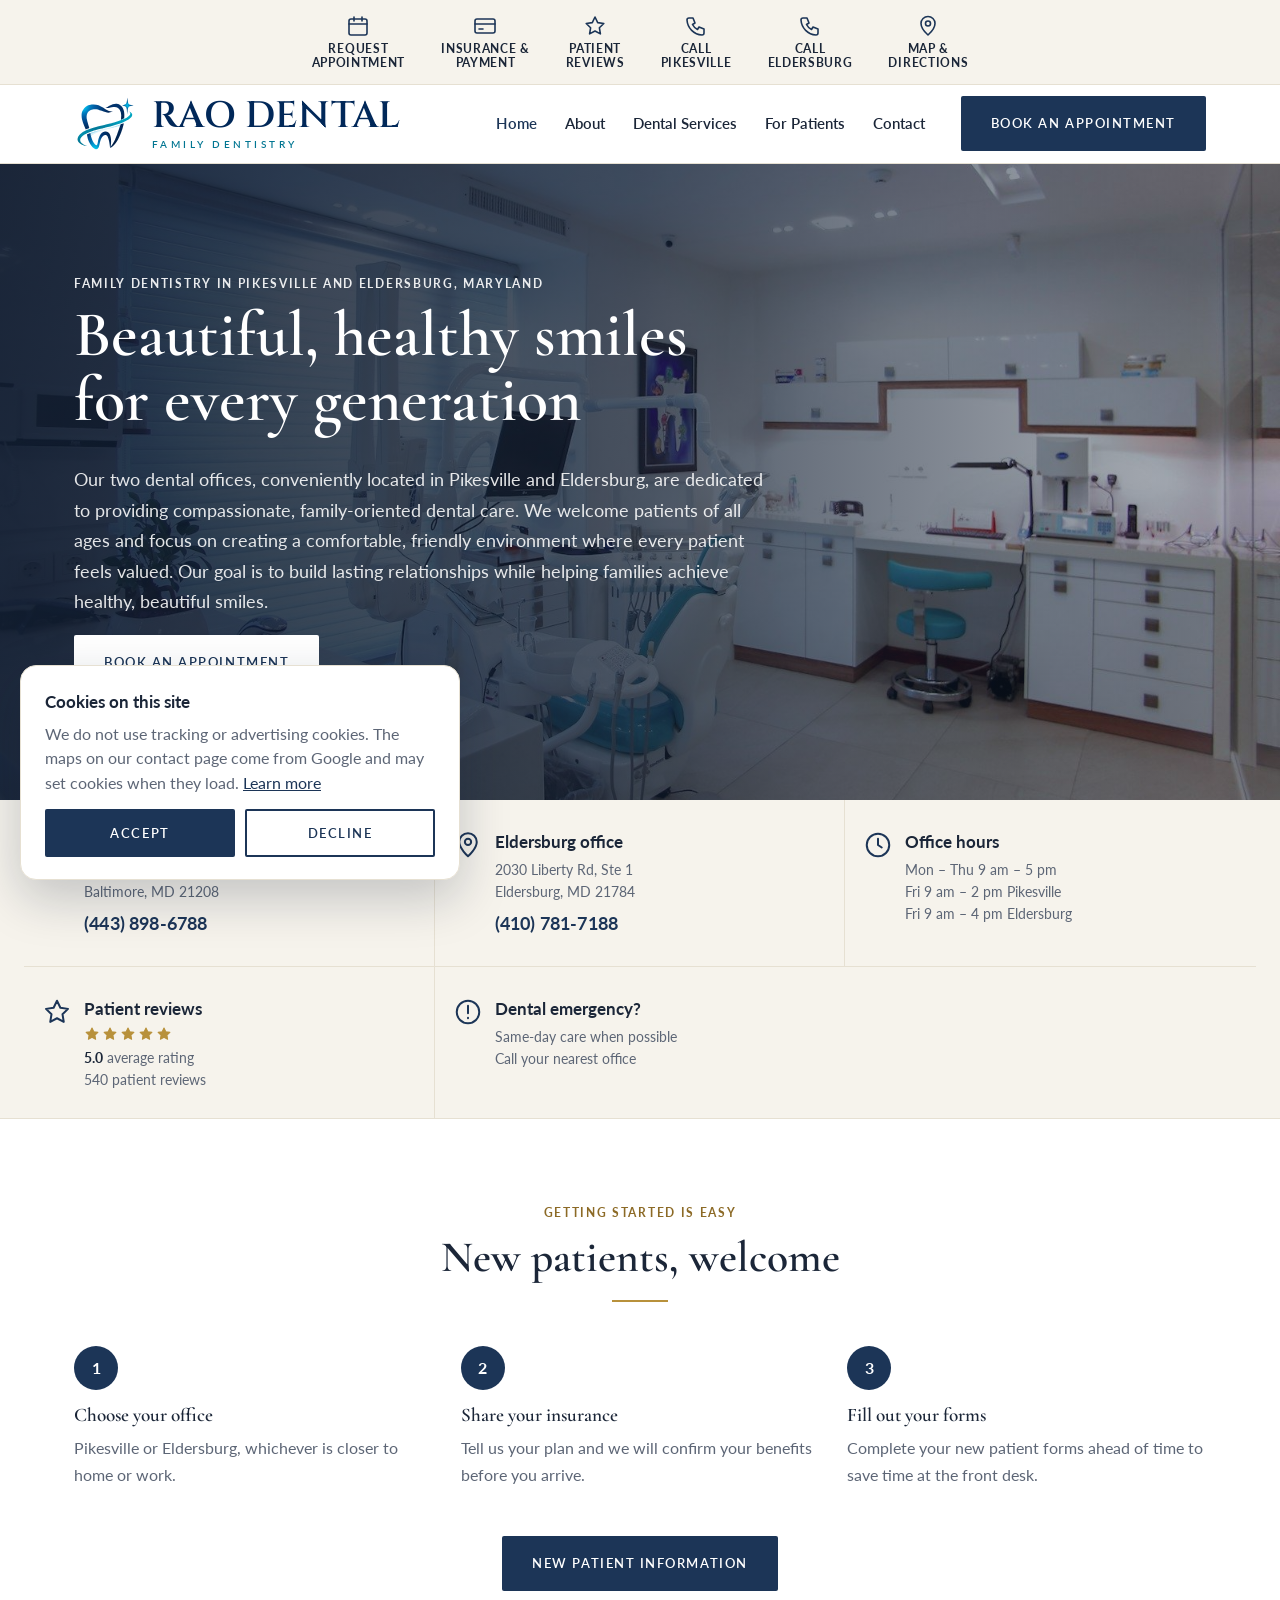
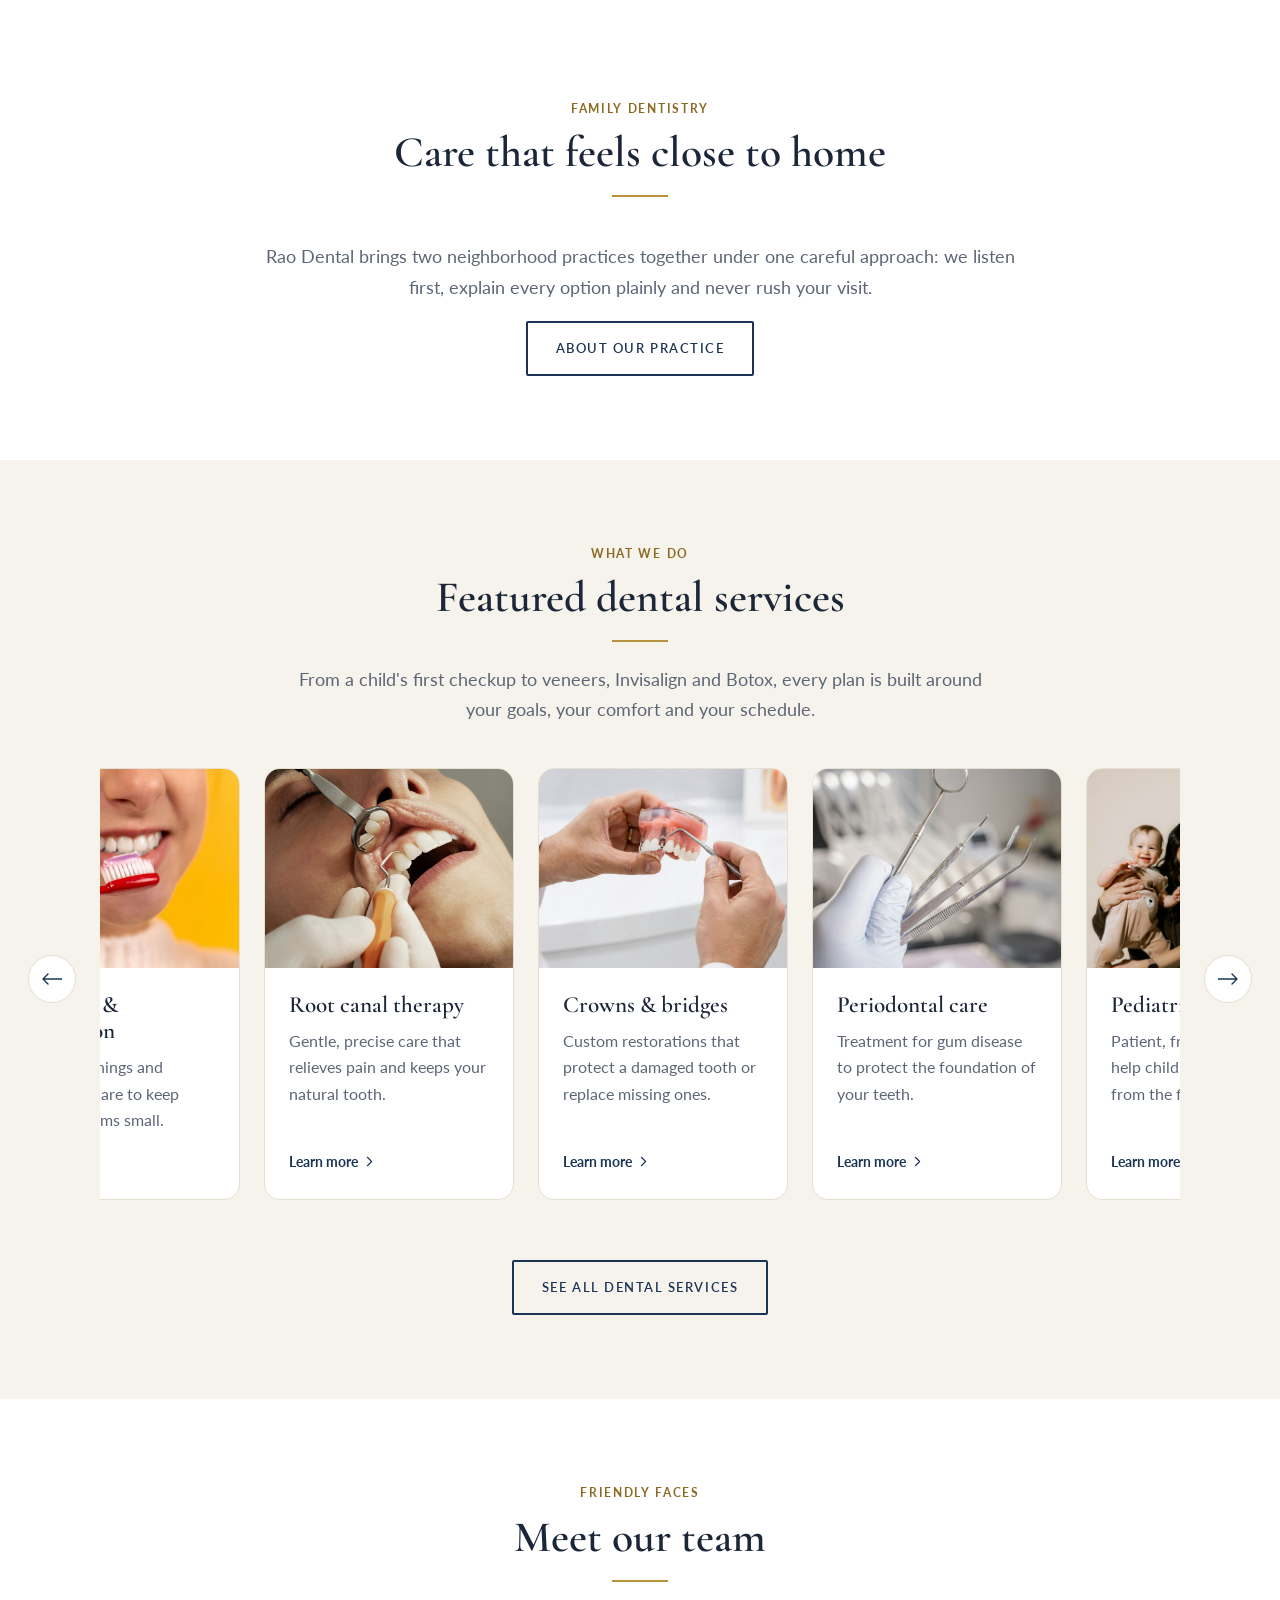
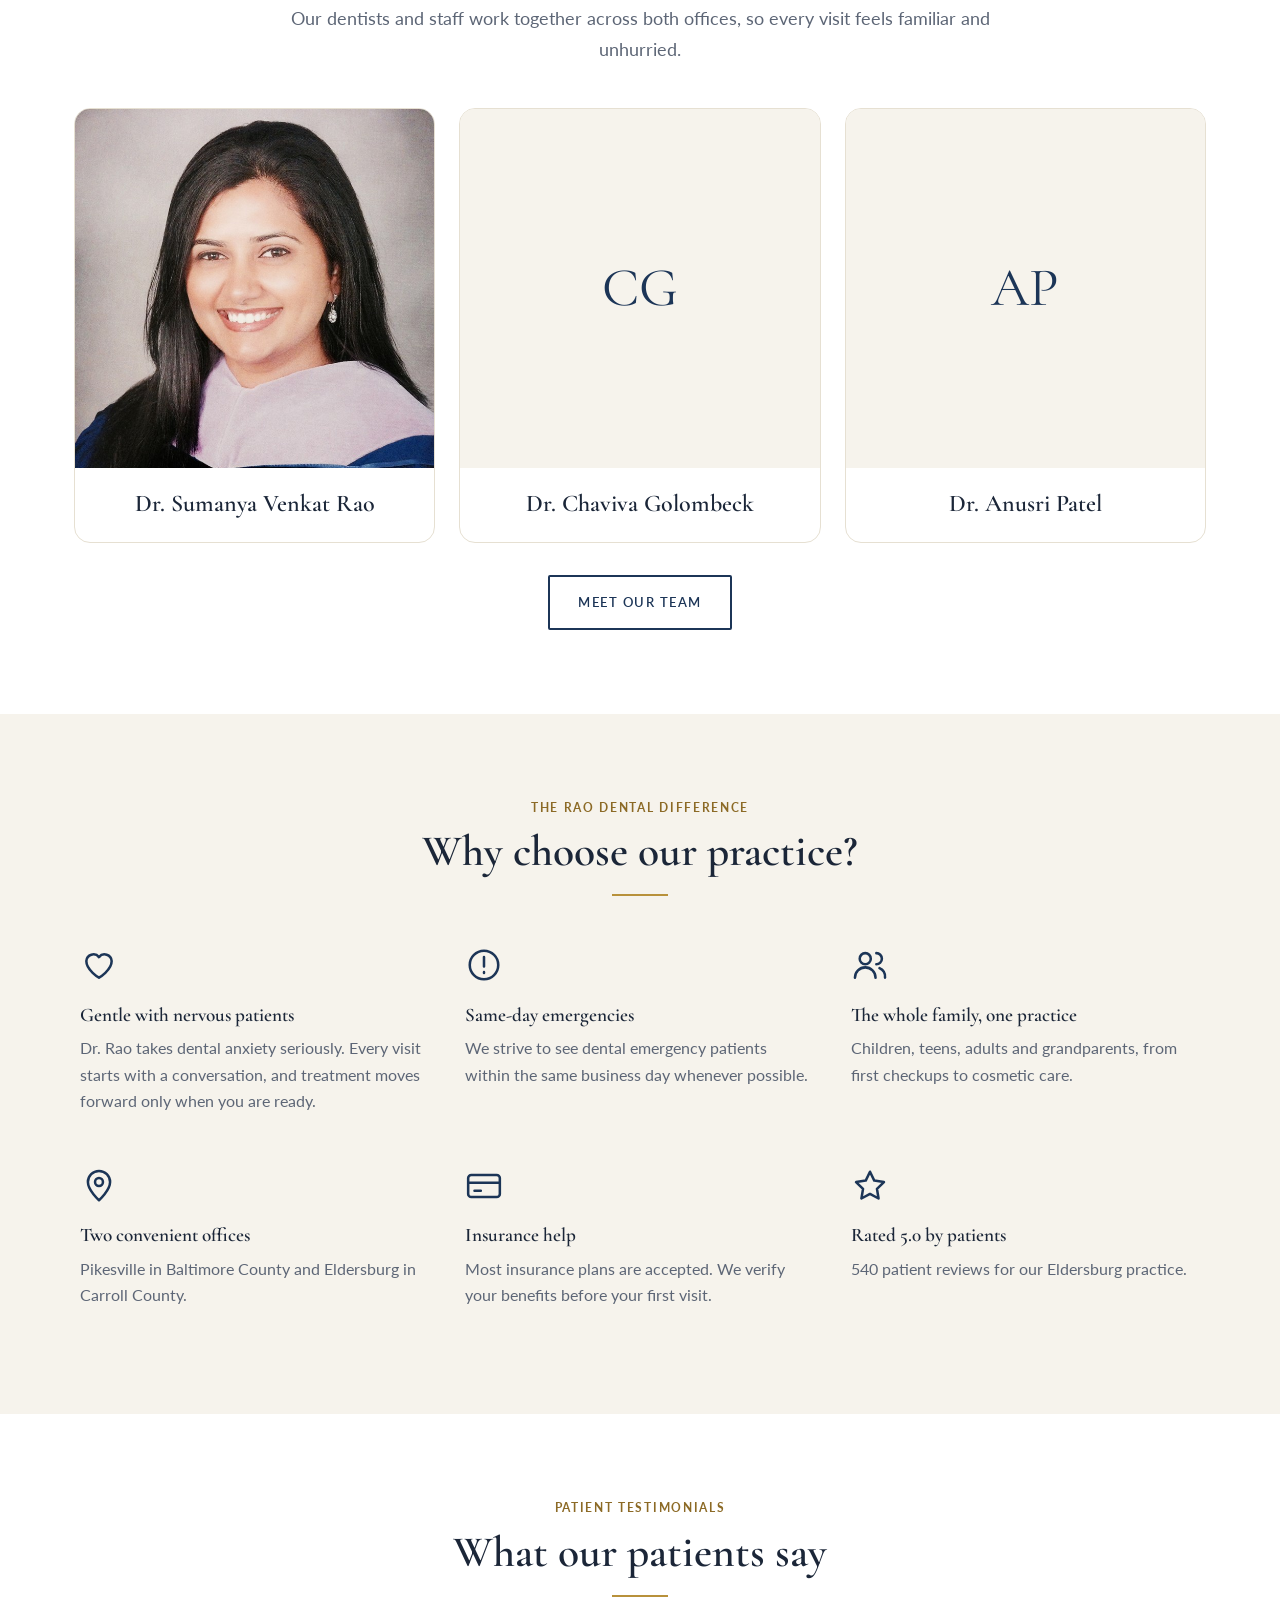
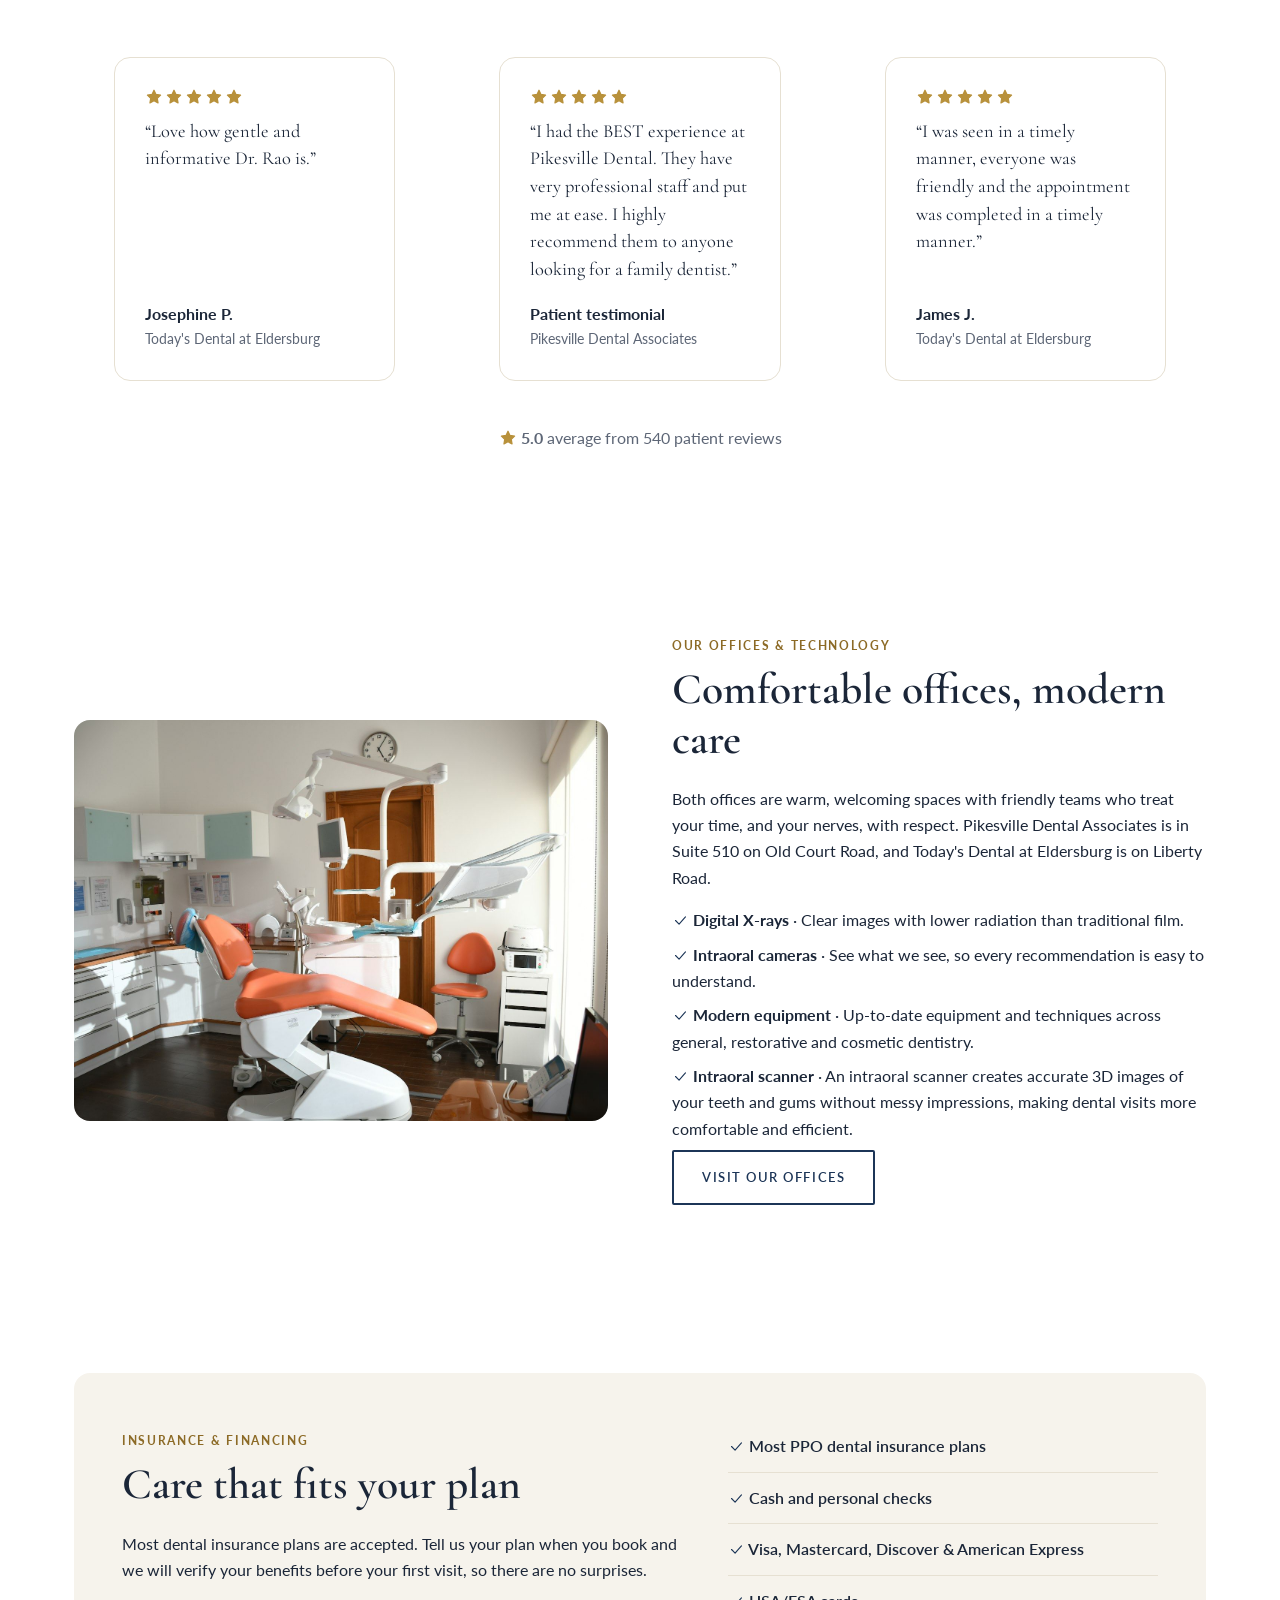
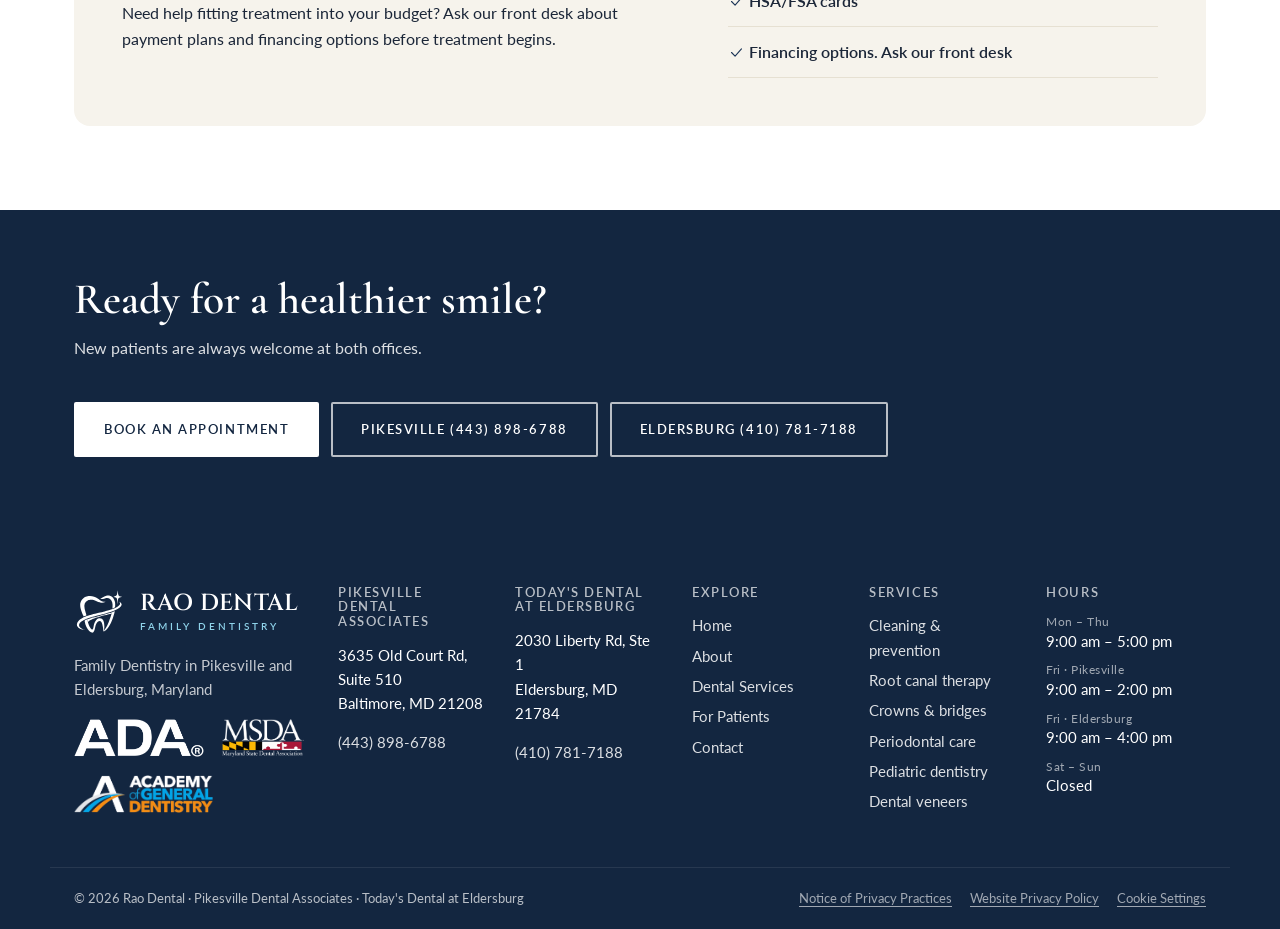
==== commit 7b2ae43a: "Style 1: cookie notice with consent-gated Google Maps and cookie settings link Co-Authored-By: Claud" ====
--- a/index.html
+++ b/index.html
@@ -1,7 +1,7 @@
 <!doctype html><html lang="en"><head><meta charset="utf-8"><meta name="viewport" content="width=device-width,initial-scale=1">
 <title>Rao Dental | Family Dentistry</title><meta name="description" content="Family Dentistry in Pikesville and Eldersburg, Maryland">
 <link rel="icon" type="image/svg+xml" href="img/rao-dental-favicon.svg?v=24ac31e0"><link rel="icon" type="image/png" sizes="32x32" href="img/rao-dental-favicon-32.png?v=24ac31e0"><link rel="apple-touch-icon" href="img/rao-dental-apple-touch.png"><link rel="preconnect" href="https://fonts.googleapis.com"><link rel="preconnect" href="https://fonts.gstatic.com" crossorigin>
-<link href="https://fonts.googleapis.com/css2?family=Cormorant+Garamond:wght@500;600;700&family=Cinzel:wght@600&family=Lato:wght@400;700&display=swap" rel="stylesheet"><link rel="stylesheet" href="css/site.css?v=3f63d826"></head>
+<link href="https://fonts.googleapis.com/css2?family=Cormorant+Garamond:wght@500;600;700&family=Cinzel:wght@600&family=Lato:wght@400;700&display=swap" rel="stylesheet"><link rel="stylesheet" href="css/site.css?v=ae5d841c"></head>
 <body class="style-1"><a class="skip" href="#main">Skip to content</a><div class="util icons"><div class="wrap"><a href="contact.html#appointment"><svg class="ic" viewBox="0 0 24 24" fill="none" stroke="currentColor" stroke-width="1.6" stroke-linecap="round" stroke-linejoin="round" aria-hidden="true"><rect x="3" y="5" width="18" height="16" rx="2"/><path d="M3 10h18M8 3v4M16 3v4"/></svg><span>Request<br>Appointment</span></a><a href="patients.html#insurance"><svg class="ic" viewBox="0 0 24 24" fill="none" stroke="currentColor" stroke-width="1.6" stroke-linecap="round" stroke-linejoin="round" aria-hidden="true"><rect x="2" y="5" width="20" height="14" rx="2"/><path d="M2 10h20M6 15h4"/></svg><span>Insurance &amp;<br>Payment</span></a><a href="index.html#reviews"><svg class="ic" viewBox="0 0 24 24" fill="none" stroke="currentColor" stroke-width="1.6" stroke-linecap="round" stroke-linejoin="round" aria-hidden="true"><path d="M12 3l2.7 5.6 6.1.9-4.4 4.3 1 6.1L12 17l-5.4 2.9 1-6.1L3.2 9.5l6.1-.9L12 3z"/></svg><span>Patient<br>Reviews</span></a><a href="tel:+14438986788"><svg class="ic" viewBox="0 0 24 24" fill="none" stroke="currentColor" stroke-width="1.6" stroke-linecap="round" stroke-linejoin="round" aria-hidden="true"><path d="M5 4h4l2 5-2.5 1.5a11 11 0 0 0 5 5L15 13l5 2v4a2 2 0 0 1-2 2A16 16 0 0 1 3 6a2 2 0 0 1 2-2z"/></svg><span>Call<br>Pikesville</span></a><a href="tel:+14107817188"><svg class="ic" viewBox="0 0 24 24" fill="none" stroke="currentColor" stroke-width="1.6" stroke-linecap="round" stroke-linejoin="round" aria-hidden="true"><path d="M5 4h4l2 5-2.5 1.5a11 11 0 0 0 5 5L15 13l5 2v4a2 2 0 0 1-2 2A16 16 0 0 1 3 6a2 2 0 0 1 2-2z"/></svg><span>Call<br>Eldersburg</span></a><a href="contact.html#location"><svg class="ic" viewBox="0 0 24 24" fill="none" stroke="currentColor" stroke-width="1.6" stroke-linecap="round" stroke-linejoin="round" aria-hidden="true"><path d="M12 21s-7-6.2-7-11.5a7 7 0 0 1 14 0C19 14.8 12 21 12 21z"/><circle cx="12" cy="9.5" r="2.5"/></svg><span>Map &amp;<br>Directions</span></a></div></div><header class="site-header"><div class="wrap hdr"><a class="logo logo-emb" href="index.html" aria-label="Rao Dental, Family Dentistry home"><span class="emb"><img src="img/rao-dental-emblem.svg" alt="" width="56" height="56"></span><span class="emb-text"><span class="emb-name">RAO DENTAL</span><small>Family Dentistry</small></span></a><button type="button" class="burger" aria-label="Menu" aria-expanded="false" aria-controls="site-nav"><svg class="ic" viewBox="0 0 24 24" fill="none" stroke="currentColor" stroke-width="1.6" stroke-linecap="round" stroke-linejoin="round" aria-hidden="true"><path d="M4 7h16M4 12h16M4 17h16"/></svg></button><nav id="site-nav" aria-label="Main"><ul class="nav"><li><a href="index.html" aria-current="page">Home</a></li><li class="has-sub"><a href="about.html">About</a><ul class="sub"><li><a href="about.html#practice">About Our Practice</a></li><li><a href="about.html#team">Meet Our Team</a></li><li><a href="about.html#office">Our Office</a></li><li><a href="about.html#philosophy">Our Philosophy</a></li></ul></li><li class="has-sub"><a href="services.html">Dental Services</a><ul class="sub"><li><a href="services.html#cleaning">Cleaning &amp; prevention</a></li><li><a href="services.html#root-canal">Root canal therapy</a></li><li><a href="services.html#crowns">Crowns &amp; bridges</a></li><li><a href="services.html#periodontal">Periodontal care</a></li><li><a href="services.html#pediatric">Pediatric dentistry</a></li><li><a href="services.html#veneers">Dental veneers</a></li><li><a href="services.html#whitening">Teeth whitening</a></li><li><a href="services.html#implants">Implant restoration</a></li><li><a href="services.html#invisalign">Invisalign</a></li><li><a href="services.html#botox">Botox</a></li></ul></li><li class="has-sub"><a href="patients.html">For Patients</a><ul class="sub"><li><a href="patients.html#new-patients">New Patient Information</a></li><li><a href="patients.html#first-visit">Your First Visit</a></li><li><a href="patients.html#forms">Patient Forms</a></li><li><a href="patients.html#insurance">Insurance &amp; Financing</a></li><li><a href="patients.html#payment">Payment Options</a></li><li><a href="patients.html#faq">Patient FAQs</a></li><li><a href="patients.html#post-op">Post-Operative Instructions</a></li></ul></li><li class="has-sub"><a href="contact.html">Contact</a><ul class="sub"><li><a href="contact.html#info">Contact Information</a></li><li><a href="contact.html#hours">Office Hours</a></li><li><a href="contact.html#location">Location &amp; Directions</a></li><li><a href="contact.html#appointment">Request an Appointment</a></li></ul></li></ul></nav><div class="hdr-cta"><a class="btn btn-primary" href="contact.html#appointment">Book an Appointment</a></div></div></header><main id="main"><section class="hero hero-photo left" style="background-image:url(img/office-bright.jpg)"><div class="wrap"><div class="hero-box"><p class="eyebrow">Family Dentistry in Pikesville and Eldersburg, Maryland</p><h1>Beautiful, healthy smiles for every generation</h1><p class="lead">Our two dental offices, conveniently located in Pikesville and Eldersburg, are dedicated to providing compassionate, family-oriented dental care. We welcome patients of all ages and focus on creating a comfortable, friendly environment where every patient feels valued. Our goal is to build lasting relationships while helping families achieve healthy, beautiful smiles.</p><div class="btn-row"><a class="btn btn-primary" href="contact.html#appointment">Book an Appointment</a></div></div></div></section><section class="quick locstrip" id="locations" aria-label="Our offices"><div class="wrap grid g5"><div class="q"><svg class="ic" viewBox="0 0 24 24" fill="none" stroke="currentColor" stroke-width="1.6" stroke-linecap="round" stroke-linejoin="round" aria-hidden="true"><path d="M12 21s-7-6.2-7-11.5a7 7 0 0 1 14 0C19 14.8 12 21 12 21z"/><circle cx="12" cy="9.5" r="2.5"/></svg><span><strong>Pikesville office</strong><small><a href="https://www.google.com/maps/dir/?api=1&destination=3635+Old+Court+Rd%2C+Suite+510%2C+Baltimore%2C+MD+21208" target="_blank" rel="noopener">3635 Old Court Rd, Suite 510<br>Baltimore, MD 21208</a></small><a class="q-tel" href="tel:+14438986788">(443) 898-6788</a></span></div><div class="q"><svg class="ic" viewBox="0 0 24 24" fill="none" stroke="currentColor" stroke-width="1.6" stroke-linecap="round" stroke-linejoin="round" aria-hidden="true"><path d="M12 21s-7-6.2-7-11.5a7 7 0 0 1 14 0C19 14.8 12 21 12 21z"/><circle cx="12" cy="9.5" r="2.5"/></svg><span><strong>Eldersburg office</strong><small><a href="https://www.google.com/maps/dir/?api=1&destination=2030+Liberty+Rd%2C+Ste+1%2C+Eldersburg%2C+MD+21784" target="_blank" rel="noopener">2030 Liberty Rd, Ste 1<br>Eldersburg, MD 21784</a></small><a class="q-tel" href="tel:+14107817188">(410) 781-7188</a></span></div><div class="q"><svg class="ic" viewBox="0 0 24 24" fill="none" stroke="currentColor" stroke-width="1.6" stroke-linecap="round" stroke-linejoin="round" aria-hidden="true"><circle cx="12" cy="12" r="9"/><path d="M12 7v5l3 2"/></svg><span><strong>Office hours</strong><small>Mon – Thu 9 am – 5 pm</small><small>Fri 9 am – 2 pm Pikesville</small><small>Fri 9 am – 4 pm Eldersburg</small></span></div><div class="q"><svg class="ic" viewBox="0 0 24 24" fill="none" stroke="currentColor" stroke-width="1.6" stroke-linecap="round" stroke-linejoin="round" aria-hidden="true"><path d="M12 3l2.7 5.6 6.1.9-4.4 4.3 1 6.1L12 17l-5.4 2.9 1-6.1L3.2 9.5l6.1-.9L12 3z"/></svg><span><strong>Patient reviews</strong><span class="stars q-stars"><svg class="ic st" viewBox="0 0 24 24" fill="none" stroke="currentColor" stroke-width="1.6" stroke-linecap="round" stroke-linejoin="round" aria-hidden="true"><path d="M12 3l2.7 5.6 6.1.9-4.4 4.3 1 6.1L12 17l-5.4 2.9 1-6.1L3.2 9.5l6.1-.9L12 3z"/></svg><svg class="ic st" viewBox="0 0 24 24" fill="none" stroke="currentColor" stroke-width="1.6" stroke-linecap="round" stroke-linejoin="round" aria-hidden="true"><path d="M12 3l2.7 5.6 6.1.9-4.4 4.3 1 6.1L12 17l-5.4 2.9 1-6.1L3.2 9.5l6.1-.9L12 3z"/></svg><svg class="ic st" viewBox="0 0 24 24" fill="none" stroke="currentColor" stroke-width="1.6" stroke-linecap="round" stroke-linejoin="round" aria-hidden="true"><path d="M12 3l2.7 5.6 6.1.9-4.4 4.3 1 6.1L12 17l-5.4 2.9 1-6.1L3.2 9.5l6.1-.9L12 3z"/></svg><svg class="ic st" viewBox="0 0 24 24" fill="none" stroke="currentColor" stroke-width="1.6" stroke-linecap="round" stroke-linejoin="round" aria-hidden="true"><path d="M12 3l2.7 5.6 6.1.9-4.4 4.3 1 6.1L12 17l-5.4 2.9 1-6.1L3.2 9.5l6.1-.9L12 3z"/></svg><svg class="ic st" viewBox="0 0 24 24" fill="none" stroke="currentColor" stroke-width="1.6" stroke-linecap="round" stroke-linejoin="round" aria-hidden="true"><path d="M12 3l2.7 5.6 6.1.9-4.4 4.3 1 6.1L12 17l-5.4 2.9 1-6.1L3.2 9.5l6.1-.9L12 3z"/></svg></span><small><b>5.0</b> average rating</small><small><a href="#reviews">540 patient reviews</a></small></span></div><div class="q"><svg class="ic" viewBox="0 0 24 24" fill="none" stroke="currentColor" stroke-width="1.6" stroke-linecap="round" stroke-linejoin="round" aria-hidden="true"><circle cx="12" cy="12" r="9"/><path d="M12 7v6M12 16.5v.5"/></svg><span><strong>Dental emergency?</strong><small>Same-day care when possible</small><small>Call your nearest office</small></span></div></div></section><section class="sec np-sec" id="new-patients"><div class="wrap"><header class="sec-head center"><p class="eyebrow">Getting started is easy</p><h2>New patients, welcome</h2></header><ol class="steps"><li><span class="step">1</span><h3>Choose your office</h3><p>Pikesville or Eldersburg, whichever is closer to home or work.</p></li><li><span class="step">2</span><h3>Share your insurance</h3><p>Tell us your plan and we will confirm your benefits before you arrive.</p></li><li><span class="step">3</span><h3>Fill out your forms</h3><p>Complete your new patient forms ahead of time to save time at the front desk.</p></li></ol><div class="center mt"><a class="btn btn-primary" href="patients.html#new-patients">New patient information</a></div></div></section><section class="sec intro-sec"><div class="wrap"><header class="sec-head center"><p class="eyebrow">Family dentistry</p><h2>Care that feels close to home</h2></header><div class="intro"><p>Rao Dental brings two neighborhood practices together under one careful approach: we listen first, explain every option plainly and never rush your visit.</p><a class="btn btn-ghost" href="about.html">About our practice</a></div></div></section><section class="sec svc-sec" id="services"><div class="wrap"><header class="sec-head center"><p class="eyebrow">What we do</p><h2>Featured dental services</h2><p class="lead">From a child&#x27;s first checkup to veneers, Invisalign and Botox, every plan is built around your goals, your comfort and your schedule.</p></header><div class="car-shell"><div class="car-nav"><button type="button" class="car-b" data-dir="-1" aria-label="Previous services"><svg width="20" height="12" viewBox="0 0 20 12" fill="none" stroke="currentColor" stroke-width="1.4" stroke-linecap="round" stroke-linejoin="round" aria-hidden="true"><path d="M20 6H1M6 1L1 6l5 5"/></svg></button><button type="button" class="car-b" data-dir="1" aria-label="More services"><svg width="20" height="12" viewBox="0 0 20 12" fill="none" stroke="currentColor" stroke-width="1.4" stroke-linecap="round" stroke-linejoin="round" aria-hidden="true"><path d="M0 6h19M14 1l5 5-5 5"/></svg></button></div><div class="car" id="svc-car" tabindex="0" role="region" aria-label="Services"><a class="card svc" href="services.html#cleaning"><div class="svc-img" style="background-image:url(img/svc-preventive.jpg)"></div><div class="card-body"><h3>Cleaning &amp; prevention</h3><p>Exams, cleanings and preventive care to keep small problems small.</p><span class="more">Learn more <svg class="ic sm" viewBox="0 0 24 24" fill="none" stroke="currentColor" stroke-width="1.6" stroke-linecap="round" stroke-linejoin="round" aria-hidden="true"><path d="M9 6l6 6-6 6"/></svg></span></div></a><a class="card svc" href="services.html#root-canal"><div class="svc-img" style="background-image:url(img/svc-general.jpg)"></div><div class="card-body"><h3>Root canal therapy</h3><p>Gentle, precise care that relieves pain and keeps your natural tooth.</p><span class="more">Learn more <svg class="ic sm" viewBox="0 0 24 24" fill="none" stroke="currentColor" stroke-width="1.6" stroke-linecap="round" stroke-linejoin="round" aria-hidden="true"><path d="M9 6l6 6-6 6"/></svg></span></div></a><a class="card svc" href="services.html#crowns"><div class="svc-img" style="background-image:url(img/svc-restorative.jpg)"></div><div class="card-body"><h3>Crowns &amp; bridges</h3><p>Custom restorations that protect a damaged tooth or replace missing ones.</p><span class="more">Learn more <svg class="ic sm" viewBox="0 0 24 24" fill="none" stroke="currentColor" stroke-width="1.6" stroke-linecap="round" stroke-linejoin="round" aria-hidden="true"><path d="M9 6l6 6-6 6"/></svg></span></div></a><a class="card svc" href="services.html#periodontal"><div class="svc-img" style="background-image:url(img/svc-periodontal.jpg)"></div><div class="card-body"><h3>Periodontal care</h3><p>Treatment for gum disease to protect the foundation of your teeth.</p><span class="more">Learn more <svg class="ic sm" viewBox="0 0 24 24" fill="none" stroke="currentColor" stroke-width="1.6" stroke-linecap="round" stroke-linejoin="round" aria-hidden="true"><path d="M9 6l6 6-6 6"/></svg></span></div></a><a class="card svc" href="services.html#pediatric"><div class="svc-img" style="background-image:url(img/family-floor.jpg)"></div><div class="card-body"><h3>Pediatric dentistry</h3><p>Patient, friendly visits that help children feel at ease from the first checkup.</p><span class="more">Learn more <svg class="ic sm" viewBox="0 0 24 24" fill="none" stroke="currentColor" stroke-width="1.6" stroke-linecap="round" stroke-linejoin="round" aria-hidden="true"><path d="M9 6l6 6-6 6"/></svg></span></div></a><a class="card svc" href="services.html#veneers"><div class="svc-img" style="background-image:url(img/svc-cosmetic.jpg)"></div><div class="card-body"><h3>Dental veneers</h3><p>Thin custom porcelain shells that reshape color, length and proportion for a natural smile.</p><span class="more">Learn more <svg class="ic sm" viewBox="0 0 24 24" fill="none" stroke="currentColor" stroke-width="1.6" stroke-linecap="round" stroke-linejoin="round" aria-hidden="true"><path d="M9 6l6 6-6 6"/></svg></span></div></a><a class="card svc" href="services.html#whitening"><div class="svc-img" style="background-image:url(img/smile-woman.jpg)"></div><div class="card-body"><h3>Teeth whitening</h3><p>Professional whitening for a brighter, even shade with comfort in mind.</p><span class="more">Learn more <svg class="ic sm" viewBox="0 0 24 24" fill="none" stroke="currentColor" stroke-width="1.6" stroke-linecap="round" stroke-linejoin="round" aria-hidden="true"><path d="M9 6l6 6-6 6"/></svg></span></div></a><a class="card svc" href="services.html#implants"><div class="svc-img" style="background-image:url(img/svc-implants.jpg)"></div><div class="card-body"><h3>Implant restoration</h3><p>Crowns and bridges placed on dental implants to restore a complete smile.</p><span class="more">Learn more <svg class="ic sm" viewBox="0 0 24 24" fill="none" stroke="currentColor" stroke-width="1.6" stroke-linecap="round" stroke-linejoin="round" aria-hidden="true"><path d="M9 6l6 6-6 6"/></svg></span></div></a><a class="card svc" href="services.html#invisalign"><div class="svc-img" style="background-image:url(img/svc-orthodontics.jpg)"></div><div class="card-body"><h3>Invisalign</h3><p>Clear, removable aligners that straighten teeth gradually and discreetly.</p><span class="more">Learn more <svg class="ic sm" viewBox="0 0 24 24" fill="none" stroke="currentColor" stroke-width="1.6" stroke-linecap="round" stroke-linejoin="round" aria-hidden="true"><path d="M9 6l6 6-6 6"/></svg></span></div></a><a class="card svc" href="services.html#botox"><div class="svc-img" style="background-image:url(img/svc-sedation.jpg)"></div><div class="card-body"><h3>Botox</h3><p>Therapeutic and esthetic Botox from a certified provider.</p><span class="more">Learn more <svg class="ic sm" viewBox="0 0 24 24" fill="none" stroke="currentColor" stroke-width="1.6" stroke-linecap="round" stroke-linejoin="round" aria-hidden="true"><path d="M9 6l6 6-6 6"/></svg></span></div></a></div></div><script>(function(){
 var t=document.getElementById('svc-car');if(!t)return;
 var shell=t.parentNode,btns=shell.querySelectorAll('.car-b');
@@ -29,4 +29,4 @@
 t.addEventListener('touchstart',function(){paused=true;},{passive:true});
 t.addEventListener('touchend',function(){pos=t.scrollLeft;paused=false;hold=performance.now()+2500;},{passive:true});
 t.addEventListener('scroll',function(){if(paused)pos=t.scrollLeft;},{passive:true});
-requestAnimationFrame(step);})();</script><div class="center mt"><a class="btn btn-ghost" href="services.html">See all dental services</a></div></div></section><section class="sec team-sec" id="team"><div class="wrap"><header class="sec-head center"><p class="eyebrow">Friendly faces</p><h2>Meet our team</h2><p class="lead">Our dentists and staff work together across both offices, so every visit feels familiar and unhurried.</p></header><div class="grid g3 team"><div class="card member"><img src="img/dr-rao-portrait.jpg" alt="Dr. Sumanya Venkat Rao" loading="lazy"><div class="card-body"><h3>Dr. Sumanya Venkat Rao</h3></div></div><div class="card member"><div class="avatar">CG</div><div class="card-body"><h3>Dr. Chaviva Golombeck</h3></div></div><div class="card member"><div class="avatar">AP</div><div class="card-body"><h3>Dr. Anusri Patel</h3></div></div></div><div class="center mt"><a class="btn btn-ghost" href="about.html#team">Meet our team</a></div></div></section><section class="sec why-sec" id="why"><div class="wrap"><header class="sec-head center"><p class="eyebrow">The Rao Dental difference</p><h2>Why choose our practice?</h2></header><div class="grid g3 why"><div class="why-item"><svg class="ic why-ic" viewBox="0 0 24 24" fill="none" stroke="currentColor" stroke-width="1.6" stroke-linecap="round" stroke-linejoin="round" aria-hidden="true"><path d="M12 20s-8-4.7-8-10.5A4.5 4.5 0 0 1 12 7a4.5 4.5 0 0 1 8 2.5C20 15.3 12 20 12 20z"/></svg><h3>Gentle with nervous patients</h3><p>Dr. Rao takes dental anxiety seriously. Every visit starts with a conversation, and treatment moves forward only when you are ready.</p></div><div class="why-item"><svg class="ic why-ic" viewBox="0 0 24 24" fill="none" stroke="currentColor" stroke-width="1.6" stroke-linecap="round" stroke-linejoin="round" aria-hidden="true"><circle cx="12" cy="12" r="9"/><path d="M12 7v6M12 16.5v.5"/></svg><h3>Same-day emergencies</h3><p>We strive to see dental emergency patients within the same business day whenever possible.</p></div><div class="why-item"><svg class="ic why-ic" viewBox="0 0 24 24" fill="none" stroke="currentColor" stroke-width="1.6" stroke-linecap="round" stroke-linejoin="round" aria-hidden="true"><circle cx="9" cy="8" r="3.5"/><path d="M2.5 20a6.5 6.5 0 0 1 13 0M16 4.5a3.5 3.5 0 0 1 0 7M18 14a6 6 0 0 1 3.5 6"/></svg><h3>The whole family, one practice</h3><p>Children, teens, adults and grandparents, from first checkups to cosmetic care.</p></div><div class="why-item"><svg class="ic why-ic" viewBox="0 0 24 24" fill="none" stroke="currentColor" stroke-width="1.6" stroke-linecap="round" stroke-linejoin="round" aria-hidden="true"><path d="M12 21s-7-6.2-7-11.5a7 7 0 0 1 14 0C19 14.8 12 21 12 21z"/><circle cx="12" cy="9.5" r="2.5"/></svg><h3>Two convenient offices</h3><p>Pikesville in Baltimore County and Eldersburg in Carroll County.</p></div><div class="why-item"><svg class="ic why-ic" viewBox="0 0 24 24" fill="none" stroke="currentColor" stroke-width="1.6" stroke-linecap="round" stroke-linejoin="round" aria-hidden="true"><rect x="2" y="5" width="20" height="14" rx="2"/><path d="M2 10h20M6 15h4"/></svg><h3>Insurance help</h3><p>Most insurance plans are accepted. We verify your benefits before your first visit.</p></div><div class="why-item"><svg class="ic why-ic" viewBox="0 0 24 24" fill="none" stroke="currentColor" stroke-width="1.6" stroke-linecap="round" stroke-linejoin="round" aria-hidden="true"><path d="M12 3l2.7 5.6 6.1.9-4.4 4.3 1 6.1L12 17l-5.4 2.9 1-6.1L3.2 9.5l6.1-.9L12 3z"/></svg><h3>Rated 5.0 by patients</h3><p>540 patient reviews for our Eldersburg practice.</p></div></div></div></section><section class="sec rev-sec" id="reviews"><div class="wrap"><header class="sec-head center"><p class="eyebrow">Patient testimonials</p><h2>What our patients say</h2></header><div class="grid g3 tst"><figure class="card quote"><span class="stars"><svg class="ic st" viewBox="0 0 24 24" fill="none" stroke="currentColor" stroke-width="1.6" stroke-linecap="round" stroke-linejoin="round" aria-hidden="true"><path d="M12 3l2.7 5.6 6.1.9-4.4 4.3 1 6.1L12 17l-5.4 2.9 1-6.1L3.2 9.5l6.1-.9L12 3z"/></svg><svg class="ic st" viewBox="0 0 24 24" fill="none" stroke="currentColor" stroke-width="1.6" stroke-linecap="round" stroke-linejoin="round" aria-hidden="true"><path d="M12 3l2.7 5.6 6.1.9-4.4 4.3 1 6.1L12 17l-5.4 2.9 1-6.1L3.2 9.5l6.1-.9L12 3z"/></svg><svg class="ic st" viewBox="0 0 24 24" fill="none" stroke="currentColor" stroke-width="1.6" stroke-linecap="round" stroke-linejoin="round" aria-hidden="true"><path d="M12 3l2.7 5.6 6.1.9-4.4 4.3 1 6.1L12 17l-5.4 2.9 1-6.1L3.2 9.5l6.1-.9L12 3z"/></svg><svg class="ic st" viewBox="0 0 24 24" fill="none" stroke="currentColor" stroke-width="1.6" stroke-linecap="round" stroke-linejoin="round" aria-hidden="true"><path d="M12 3l2.7 5.6 6.1.9-4.4 4.3 1 6.1L12 17l-5.4 2.9 1-6.1L3.2 9.5l6.1-.9L12 3z"/></svg><svg class="ic st" viewBox="0 0 24 24" fill="none" stroke="currentColor" stroke-width="1.6" stroke-linecap="round" stroke-linejoin="round" aria-hidden="true"><path d="M12 3l2.7 5.6 6.1.9-4.4 4.3 1 6.1L12 17l-5.4 2.9 1-6.1L3.2 9.5l6.1-.9L12 3z"/></svg></span><blockquote>“Love how gentle and informative Dr. Rao is.”</blockquote><figcaption><strong>Josephine P.</strong><span>Today&#x27;s Dental at Eldersburg</span></figcaption></figure><figure class="card quote"><span class="stars"><svg class="ic st" viewBox="0 0 24 24" fill="none" stroke="currentColor" stroke-width="1.6" stroke-linecap="round" stroke-linejoin="round" aria-hidden="true"><path d="M12 3l2.7 5.6 6.1.9-4.4 4.3 1 6.1L12 17l-5.4 2.9 1-6.1L3.2 9.5l6.1-.9L12 3z"/></svg><svg class="ic st" viewBox="0 0 24 24" fill="none" stroke="currentColor" stroke-width="1.6" stroke-linecap="round" stroke-linejoin="round" aria-hidden="true"><path d="M12 3l2.7 5.6 6.1.9-4.4 4.3 1 6.1L12 17l-5.4 2.9 1-6.1L3.2 9.5l6.1-.9L12 3z"/></svg><svg class="ic st" viewBox="0 0 24 24" fill="none" stroke="currentColor" stroke-width="1.6" stroke-linecap="round" stroke-linejoin="round" aria-hidden="true"><path d="M12 3l2.7 5.6 6.1.9-4.4 4.3 1 6.1L12 17l-5.4 2.9 1-6.1L3.2 9.5l6.1-.9L12 3z"/></svg><svg class="ic st" viewBox="0 0 24 24" fill="none" stroke="currentColor" stroke-width="1.6" stroke-linecap="round" stroke-linejoin="round" aria-hidden="true"><path d="M12 3l2.7 5.6 6.1.9-4.4 4.3 1 6.1L12 17l-5.4 2.9 1-6.1L3.2 9.5l6.1-.9L12 3z"/></svg><svg class="ic st" viewBox="0 0 24 24" fill="none" stroke="currentColor" stroke-width="1.6" stroke-linecap="round" stroke-linejoin="round" aria-hidden="true"><path d="M12 3l2.7 5.6 6.1.9-4.4 4.3 1 6.1L12 17l-5.4 2.9 1-6.1L3.2 9.5l6.1-.9L12 3z"/></svg></span><blockquote>“I had the BEST experience at Pikesville Dental. They have very professional staff and put me at ease. I highly recommend them to anyone looking for a family dentist.”</blockquote><figcaption><strong>Patient testimonial</strong><span>Pikesville Dental Associates</span></figcaption></figure><figure class="card quote"><span class="stars"><svg class="ic st" viewBox="0 0 24 24" fill="none" stroke="currentColor" stroke-width="1.6" stroke-linecap="round" stroke-linejoin="round" aria-hidden="true"><path d="M12 3l2.7 5.6 6.1.9-4.4 4.3 1 6.1L12 17l-5.4 2.9 1-6.1L3.2 9.5l6.1-.9L12 3z"/></svg><svg class="ic st" viewBox="0 0 24 24" fill="none" stroke="currentColor" stroke-width="1.6" stroke-linecap="round" stroke-linejoin="round" aria-hidden="true"><path d="M12 3l2.7 5.6 6.1.9-4.4 4.3 1 6.1L12 17l-5.4 2.9 1-6.1L3.2 9.5l6.1-.9L12 3z"/></svg><svg class="ic st" viewBox="0 0 24 24" fill="none" stroke="currentColor" stroke-width="1.6" stroke-linecap="round" stroke-linejoin="round" aria-hidden="true"><path d="M12 3l2.7 5.6 6.1.9-4.4 4.3 1 6.1L12 17l-5.4 2.9 1-6.1L3.2 9.5l6.1-.9L12 3z"/></svg><svg class="ic st" viewBox="0 0 24 24" fill="none" stroke="currentColor" stroke-width="1.6" stroke-linecap="round" stroke-linejoin="round" aria-hidden="true"><path d="M12 3l2.7 5.6 6.1.9-4.4 4.3 1 6.1L12 17l-5.4 2.9 1-6.1L3.2 9.5l6.1-.9L12 3z"/></svg><svg class="ic st" viewBox="0 0 24 24" fill="none" stroke="currentColor" stroke-width="1.6" stroke-linecap="round" stroke-linejoin="round" aria-hidden="true"><path d="M12 3l2.7 5.6 6.1.9-4.4 4.3 1 6.1L12 17l-5.4 2.9 1-6.1L3.2 9.5l6.1-.9L12 3z"/></svg></span><blockquote>“I was seen in a timely manner, everyone was friendly and the appointment was completed in a timely manner.”</blockquote><figcaption><strong>James J.</strong><span>Today&#x27;s Dental at Eldersburg</span></figcaption></figure></div><p class="rating-note"><svg class="ic st" viewBox="0 0 24 24" fill="none" stroke="currentColor" stroke-width="1.6" stroke-linecap="round" stroke-linejoin="round" aria-hidden="true"><path d="M12 3l2.7 5.6 6.1.9-4.4 4.3 1 6.1L12 17l-5.4 2.9 1-6.1L3.2 9.5l6.1-.9L12 3z"/></svg> <strong>5.0</strong> average from 540 patient reviews</p></div></section><section class="sec office-sec" id="office"><div class="wrap"><div class="split"><div class="split-media"><img src="img/office-orange.jpg" alt="Dental treatment room" loading="lazy"></div><div class="split-text"><p class="eyebrow">Our offices &amp; technology</p><h2>Comfortable offices, modern care</h2><p>Both offices are warm, welcoming spaces with friendly teams who treat your time, and your nerves, with respect. Pikesville Dental Associates is in Suite 510 on Old Court Road, and Today&#x27;s Dental at Eldersburg is on Liberty Road.</p><p class="tick"><svg class="ic sm" viewBox="0 0 24 24" fill="none" stroke="currentColor" stroke-width="1.6" stroke-linecap="round" stroke-linejoin="round" aria-hidden="true"><path d="M5 12l5 5 9-10"/></svg> <strong>Digital X-rays</strong> · Clear images with lower radiation than traditional film.</p><p class="tick"><svg class="ic sm" viewBox="0 0 24 24" fill="none" stroke="currentColor" stroke-width="1.6" stroke-linecap="round" stroke-linejoin="round" aria-hidden="true"><path d="M5 12l5 5 9-10"/></svg> <strong>Intraoral cameras</strong> · See what we see, so every recommendation is easy to understand.</p><p class="tick"><svg class="ic sm" viewBox="0 0 24 24" fill="none" stroke="currentColor" stroke-width="1.6" stroke-linecap="round" stroke-linejoin="round" aria-hidden="true"><path d="M5 12l5 5 9-10"/></svg> <strong>Modern equipment</strong> · Up-to-date equipment and techniques across general, restorative and cosmetic dentistry.</p><p class="tick"><svg class="ic sm" viewBox="0 0 24 24" fill="none" stroke="currentColor" stroke-width="1.6" stroke-linecap="round" stroke-linejoin="round" aria-hidden="true"><path d="M5 12l5 5 9-10"/></svg> <strong>Intraoral scanner</strong> · An intraoral scanner creates accurate 3D images of your teeth and gums without messy impressions, making dental visits more comfortable and efficient.</p><a class="btn btn-ghost" href="about.html#office">Visit our offices</a></div></div></div></section><section class="sec ins-sec" id="insurance"><div class="wrap"><div class="ins"><div class="ins-text"><p class="eyebrow">Insurance &amp; financing</p><h2>Care that fits your plan</h2><p>Most dental insurance plans are accepted. Tell us your plan when you book and we will verify your benefits before your first visit, so there are no surprises.</p><p>Need help fitting treatment into your budget? Ask our front desk about payment plans and financing options before treatment begins.</p></div><ul class="ins-list"><li><svg class="ic sm" viewBox="0 0 24 24" fill="none" stroke="currentColor" stroke-width="1.6" stroke-linecap="round" stroke-linejoin="round" aria-hidden="true"><path d="M5 12l5 5 9-10"/></svg> Most PPO dental insurance plans</li><li><svg class="ic sm" viewBox="0 0 24 24" fill="none" stroke="currentColor" stroke-width="1.6" stroke-linecap="round" stroke-linejoin="round" aria-hidden="true"><path d="M5 12l5 5 9-10"/></svg> Cash and personal checks</li><li><svg class="ic sm" viewBox="0 0 24 24" fill="none" stroke="currentColor" stroke-width="1.6" stroke-linecap="round" stroke-linejoin="round" aria-hidden="true"><path d="M5 12l5 5 9-10"/></svg> Visa, Mastercard, Discover &amp; American Express</li><li><svg class="ic sm" viewBox="0 0 24 24" fill="none" stroke="currentColor" stroke-width="1.6" stroke-linecap="round" stroke-linejoin="round" aria-hidden="true"><path d="M5 12l5 5 9-10"/></svg> HSA/FSA cards</li><li><svg class="ic sm" viewBox="0 0 24 24" fill="none" stroke="currentColor" stroke-width="1.6" stroke-linecap="round" stroke-linejoin="round" aria-hidden="true"><path d="M5 12l5 5 9-10"/></svg> Financing options. Ask our front desk</li></ul></div></div></section><section class="cta-band"><div class="wrap"><div><h2>Ready for a healthier smile?</h2><p>New patients are always welcome at both offices.</p></div><div class="btn-row"><a class="btn btn-light" href="contact.html#appointment">Book an appointment</a><a class="btn btn-outline-light" href="tel:+14438986788">Pikesville (443) 898-6788</a><a class="btn btn-outline-light" href="tel:+14107817188">Eldersburg (410) 781-7188</a></div></div></section></main><footer class="site-footer"><div class="wrap fgrid"><div class="fbrand"><a class="logo logo-emb" href="index.html" aria-label="Rao Dental, Family Dentistry home"><span class="emb"><img src="img/rao-dental-emblem.svg" alt="" width="56" height="56"></span><span class="emb-text"><span class="emb-name">RAO DENTAL</span><small>Family Dentistry</small></span></a><p>Family Dentistry in Pikesville and Eldersburg, Maryland</p><div class="badges"><img src="img/assoc-ada-white.png" alt="ADA member" loading="lazy"><img src="img/assoc-msda-white.png" alt="MSDA member" loading="lazy"><img src="img/assoc-agd-white.png" alt="AGD member" loading="lazy"></div></div><div><h4>Pikesville Dental Associates</h4><p>3635 Old Court Rd, Suite 510<br>Baltimore, MD 21208</p><p><a href="tel:+14438986788">(443) 898-6788</a></p></div><div><h4>Today&#x27;s Dental at Eldersburg</h4><p>2030 Liberty Rd, Ste 1<br>Eldersburg, MD 21784</p><p><a href="tel:+14107817188">(410) 781-7188</a></p></div><div><h4>Explore</h4><ul><li><a href="index.html">Home</a></li><li><a href="about.html">About</a></li><li><a href="services.html">Dental Services</a></li><li><a href="patients.html">For Patients</a></li><li><a href="contact.html">Contact</a></li></ul></div><div><h4>Services</h4><ul><li><a href="services.html#cleaning">Cleaning &amp; prevention</a></li><li><a href="services.html#root-canal">Root canal therapy</a></li><li><a href="services.html#crowns">Crowns &amp; bridges</a></li><li><a href="services.html#periodontal">Periodontal care</a></li><li><a href="services.html#pediatric">Pediatric dentistry</a></li><li><a href="services.html#veneers">Dental veneers</a></li></ul></div><div><h4>Hours</h4><ul class="fh"><li><span>Mon – Thu</span> <em>9:00 am – 5:00 pm</em></li><li><span>Fri · Pikesville</span> <em>9:00 am – 2:00 pm</em></li><li><span>Fri · Eldersburg</span> <em>9:00 am – 4:00 pm</em></li><li><span>Sat – Sun</span> <em>Closed</em></li></ul></div></div><div class="wrap fbot"><span>© 2026 Rao Dental · Pikesville Dental Associates · Today's Dental at Eldersburg</span><span class="flegal"><a href="privacy-practices.html">Notice of Privacy Practices</a><a href="privacy.html">Website Privacy Policy</a></span></div></footer><script>(()=>{const h=document.querySelector('.site-header'),b=h&&h.querySelector('.burger'),n=document.getElementById('site-nav');if(!b||!n)return;const set=o=>{h.classList.toggle('open',o);b.setAttribute('aria-expanded',o?'true':'false');b.setAttribute('aria-label',o?'Close menu':'Menu')};b.addEventListener('click',()=>set(!h.classList.contains('open')));document.addEventListener('keydown',e=>{if(e.key==='Escape'&&h.classList.contains('open')){set(false);b.focus()}});n.addEventListener('click',e=>{if(e.target.closest('a'))set(false)});matchMedia('(min-width:901px)').addEventListener('change',e=>{if(e.matches)set(false)})})()</script></body></html>+requestAnimationFrame(step);})();</script><div class="center mt"><a class="btn btn-ghost" href="services.html">See all dental services</a></div></div></section><section class="sec team-sec" id="team"><div class="wrap"><header class="sec-head center"><p class="eyebrow">Friendly faces</p><h2>Meet our team</h2><p class="lead">Our dentists and staff work together across both offices, so every visit feels familiar and unhurried.</p></header><div class="grid g3 team"><div class="card member"><img src="img/dr-rao-portrait.jpg" alt="Dr. Sumanya Venkat Rao" loading="lazy"><div class="card-body"><h3>Dr. Sumanya Venkat Rao</h3></div></div><div class="card member"><div class="avatar">CG</div><div class="card-body"><h3>Dr. Chaviva Golombeck</h3></div></div><div class="card member"><div class="avatar">AP</div><div class="card-body"><h3>Dr. Anusri Patel</h3></div></div></div><div class="center mt"><a class="btn btn-ghost" href="about.html#team">Meet our team</a></div></div></section><section class="sec why-sec" id="why"><div class="wrap"><header class="sec-head center"><p class="eyebrow">The Rao Dental difference</p><h2>Why choose our practice?</h2></header><div class="grid g3 why"><div class="why-item"><svg class="ic why-ic" viewBox="0 0 24 24" fill="none" stroke="currentColor" stroke-width="1.6" stroke-linecap="round" stroke-linejoin="round" aria-hidden="true"><path d="M12 20s-8-4.7-8-10.5A4.5 4.5 0 0 1 12 7a4.5 4.5 0 0 1 8 2.5C20 15.3 12 20 12 20z"/></svg><h3>Gentle with nervous patients</h3><p>Dr. Rao takes dental anxiety seriously. Every visit starts with a conversation, and treatment moves forward only when you are ready.</p></div><div class="why-item"><svg class="ic why-ic" viewBox="0 0 24 24" fill="none" stroke="currentColor" stroke-width="1.6" stroke-linecap="round" stroke-linejoin="round" aria-hidden="true"><circle cx="12" cy="12" r="9"/><path d="M12 7v6M12 16.5v.5"/></svg><h3>Same-day emergencies</h3><p>We strive to see dental emergency patients within the same business day whenever possible.</p></div><div class="why-item"><svg class="ic why-ic" viewBox="0 0 24 24" fill="none" stroke="currentColor" stroke-width="1.6" stroke-linecap="round" stroke-linejoin="round" aria-hidden="true"><circle cx="9" cy="8" r="3.5"/><path d="M2.5 20a6.5 6.5 0 0 1 13 0M16 4.5a3.5 3.5 0 0 1 0 7M18 14a6 6 0 0 1 3.5 6"/></svg><h3>The whole family, one practice</h3><p>Children, teens, adults and grandparents, from first checkups to cosmetic care.</p></div><div class="why-item"><svg class="ic why-ic" viewBox="0 0 24 24" fill="none" stroke="currentColor" stroke-width="1.6" stroke-linecap="round" stroke-linejoin="round" aria-hidden="true"><path d="M12 21s-7-6.2-7-11.5a7 7 0 0 1 14 0C19 14.8 12 21 12 21z"/><circle cx="12" cy="9.5" r="2.5"/></svg><h3>Two convenient offices</h3><p>Pikesville in Baltimore County and Eldersburg in Carroll County.</p></div><div class="why-item"><svg class="ic why-ic" viewBox="0 0 24 24" fill="none" stroke="currentColor" stroke-width="1.6" stroke-linecap="round" stroke-linejoin="round" aria-hidden="true"><rect x="2" y="5" width="20" height="14" rx="2"/><path d="M2 10h20M6 15h4"/></svg><h3>Insurance help</h3><p>Most insurance plans are accepted. We verify your benefits before your first visit.</p></div><div class="why-item"><svg class="ic why-ic" viewBox="0 0 24 24" fill="none" stroke="currentColor" stroke-width="1.6" stroke-linecap="round" stroke-linejoin="round" aria-hidden="true"><path d="M12 3l2.7 5.6 6.1.9-4.4 4.3 1 6.1L12 17l-5.4 2.9 1-6.1L3.2 9.5l6.1-.9L12 3z"/></svg><h3>Rated 5.0 by patients</h3><p>540 patient reviews for our Eldersburg practice.</p></div></div></div></section><section class="sec rev-sec" id="reviews"><div class="wrap"><header class="sec-head center"><p class="eyebrow">Patient testimonials</p><h2>What our patients say</h2></header><div class="grid g3 tst"><figure class="card quote"><span class="stars"><svg class="ic st" viewBox="0 0 24 24" fill="none" stroke="currentColor" stroke-width="1.6" stroke-linecap="round" stroke-linejoin="round" aria-hidden="true"><path d="M12 3l2.7 5.6 6.1.9-4.4 4.3 1 6.1L12 17l-5.4 2.9 1-6.1L3.2 9.5l6.1-.9L12 3z"/></svg><svg class="ic st" viewBox="0 0 24 24" fill="none" stroke="currentColor" stroke-width="1.6" stroke-linecap="round" stroke-linejoin="round" aria-hidden="true"><path d="M12 3l2.7 5.6 6.1.9-4.4 4.3 1 6.1L12 17l-5.4 2.9 1-6.1L3.2 9.5l6.1-.9L12 3z"/></svg><svg class="ic st" viewBox="0 0 24 24" fill="none" stroke="currentColor" stroke-width="1.6" stroke-linecap="round" stroke-linejoin="round" aria-hidden="true"><path d="M12 3l2.7 5.6 6.1.9-4.4 4.3 1 6.1L12 17l-5.4 2.9 1-6.1L3.2 9.5l6.1-.9L12 3z"/></svg><svg class="ic st" viewBox="0 0 24 24" fill="none" stroke="currentColor" stroke-width="1.6" stroke-linecap="round" stroke-linejoin="round" aria-hidden="true"><path d="M12 3l2.7 5.6 6.1.9-4.4 4.3 1 6.1L12 17l-5.4 2.9 1-6.1L3.2 9.5l6.1-.9L12 3z"/></svg><svg class="ic st" viewBox="0 0 24 24" fill="none" stroke="currentColor" stroke-width="1.6" stroke-linecap="round" stroke-linejoin="round" aria-hidden="true"><path d="M12 3l2.7 5.6 6.1.9-4.4 4.3 1 6.1L12 17l-5.4 2.9 1-6.1L3.2 9.5l6.1-.9L12 3z"/></svg></span><blockquote>“Love how gentle and informative Dr. Rao is.”</blockquote><figcaption><strong>Josephine P.</strong><span>Today&#x27;s Dental at Eldersburg</span></figcaption></figure><figure class="card quote"><span class="stars"><svg class="ic st" viewBox="0 0 24 24" fill="none" stroke="currentColor" stroke-width="1.6" stroke-linecap="round" stroke-linejoin="round" aria-hidden="true"><path d="M12 3l2.7 5.6 6.1.9-4.4 4.3 1 6.1L12 17l-5.4 2.9 1-6.1L3.2 9.5l6.1-.9L12 3z"/></svg><svg class="ic st" viewBox="0 0 24 24" fill="none" stroke="currentColor" stroke-width="1.6" stroke-linecap="round" stroke-linejoin="round" aria-hidden="true"><path d="M12 3l2.7 5.6 6.1.9-4.4 4.3 1 6.1L12 17l-5.4 2.9 1-6.1L3.2 9.5l6.1-.9L12 3z"/></svg><svg class="ic st" viewBox="0 0 24 24" fill="none" stroke="currentColor" stroke-width="1.6" stroke-linecap="round" stroke-linejoin="round" aria-hidden="true"><path d="M12 3l2.7 5.6 6.1.9-4.4 4.3 1 6.1L12 17l-5.4 2.9 1-6.1L3.2 9.5l6.1-.9L12 3z"/></svg><svg class="ic st" viewBox="0 0 24 24" fill="none" stroke="currentColor" stroke-width="1.6" stroke-linecap="round" stroke-linejoin="round" aria-hidden="true"><path d="M12 3l2.7 5.6 6.1.9-4.4 4.3 1 6.1L12 17l-5.4 2.9 1-6.1L3.2 9.5l6.1-.9L12 3z"/></svg><svg class="ic st" viewBox="0 0 24 24" fill="none" stroke="currentColor" stroke-width="1.6" stroke-linecap="round" stroke-linejoin="round" aria-hidden="true"><path d="M12 3l2.7 5.6 6.1.9-4.4 4.3 1 6.1L12 17l-5.4 2.9 1-6.1L3.2 9.5l6.1-.9L12 3z"/></svg></span><blockquote>“I had the BEST experience at Pikesville Dental. They have very professional staff and put me at ease. I highly recommend them to anyone looking for a family dentist.”</blockquote><figcaption><strong>Patient testimonial</strong><span>Pikesville Dental Associates</span></figcaption></figure><figure class="card quote"><span class="stars"><svg class="ic st" viewBox="0 0 24 24" fill="none" stroke="currentColor" stroke-width="1.6" stroke-linecap="round" stroke-linejoin="round" aria-hidden="true"><path d="M12 3l2.7 5.6 6.1.9-4.4 4.3 1 6.1L12 17l-5.4 2.9 1-6.1L3.2 9.5l6.1-.9L12 3z"/></svg><svg class="ic st" viewBox="0 0 24 24" fill="none" stroke="currentColor" stroke-width="1.6" stroke-linecap="round" stroke-linejoin="round" aria-hidden="true"><path d="M12 3l2.7 5.6 6.1.9-4.4 4.3 1 6.1L12 17l-5.4 2.9 1-6.1L3.2 9.5l6.1-.9L12 3z"/></svg><svg class="ic st" viewBox="0 0 24 24" fill="none" stroke="currentColor" stroke-width="1.6" stroke-linecap="round" stroke-linejoin="round" aria-hidden="true"><path d="M12 3l2.7 5.6 6.1.9-4.4 4.3 1 6.1L12 17l-5.4 2.9 1-6.1L3.2 9.5l6.1-.9L12 3z"/></svg><svg class="ic st" viewBox="0 0 24 24" fill="none" stroke="currentColor" stroke-width="1.6" stroke-linecap="round" stroke-linejoin="round" aria-hidden="true"><path d="M12 3l2.7 5.6 6.1.9-4.4 4.3 1 6.1L12 17l-5.4 2.9 1-6.1L3.2 9.5l6.1-.9L12 3z"/></svg><svg class="ic st" viewBox="0 0 24 24" fill="none" stroke="currentColor" stroke-width="1.6" stroke-linecap="round" stroke-linejoin="round" aria-hidden="true"><path d="M12 3l2.7 5.6 6.1.9-4.4 4.3 1 6.1L12 17l-5.4 2.9 1-6.1L3.2 9.5l6.1-.9L12 3z"/></svg></span><blockquote>“I was seen in a timely manner, everyone was friendly and the appointment was completed in a timely manner.”</blockquote><figcaption><strong>James J.</strong><span>Today&#x27;s Dental at Eldersburg</span></figcaption></figure></div><p class="rating-note"><svg class="ic st" viewBox="0 0 24 24" fill="none" stroke="currentColor" stroke-width="1.6" stroke-linecap="round" stroke-linejoin="round" aria-hidden="true"><path d="M12 3l2.7 5.6 6.1.9-4.4 4.3 1 6.1L12 17l-5.4 2.9 1-6.1L3.2 9.5l6.1-.9L12 3z"/></svg> <strong>5.0</strong> average from 540 patient reviews</p></div></section><section class="sec office-sec" id="office"><div class="wrap"><div class="split"><div class="split-media"><img src="img/office-orange.jpg" alt="Dental treatment room" loading="lazy"></div><div class="split-text"><p class="eyebrow">Our offices &amp; technology</p><h2>Comfortable offices, modern care</h2><p>Both offices are warm, welcoming spaces with friendly teams who treat your time, and your nerves, with respect. Pikesville Dental Associates is in Suite 510 on Old Court Road, and Today&#x27;s Dental at Eldersburg is on Liberty Road.</p><p class="tick"><svg class="ic sm" viewBox="0 0 24 24" fill="none" stroke="currentColor" stroke-width="1.6" stroke-linecap="round" stroke-linejoin="round" aria-hidden="true"><path d="M5 12l5 5 9-10"/></svg> <strong>Digital X-rays</strong> · Clear images with lower radiation than traditional film.</p><p class="tick"><svg class="ic sm" viewBox="0 0 24 24" fill="none" stroke="currentColor" stroke-width="1.6" stroke-linecap="round" stroke-linejoin="round" aria-hidden="true"><path d="M5 12l5 5 9-10"/></svg> <strong>Intraoral cameras</strong> · See what we see, so every recommendation is easy to understand.</p><p class="tick"><svg class="ic sm" viewBox="0 0 24 24" fill="none" stroke="currentColor" stroke-width="1.6" stroke-linecap="round" stroke-linejoin="round" aria-hidden="true"><path d="M5 12l5 5 9-10"/></svg> <strong>Modern equipment</strong> · Up-to-date equipment and techniques across general, restorative and cosmetic dentistry.</p><p class="tick"><svg class="ic sm" viewBox="0 0 24 24" fill="none" stroke="currentColor" stroke-width="1.6" stroke-linecap="round" stroke-linejoin="round" aria-hidden="true"><path d="M5 12l5 5 9-10"/></svg> <strong>Intraoral scanner</strong> · An intraoral scanner creates accurate 3D images of your teeth and gums without messy impressions, making dental visits more comfortable and efficient.</p><a class="btn btn-ghost" href="about.html#office">Visit our offices</a></div></div></div></section><section class="sec ins-sec" id="insurance"><div class="wrap"><div class="ins"><div class="ins-text"><p class="eyebrow">Insurance &amp; financing</p><h2>Care that fits your plan</h2><p>Most dental insurance plans are accepted. Tell us your plan when you book and we will verify your benefits before your first visit, so there are no surprises.</p><p>Need help fitting treatment into your budget? Ask our front desk about payment plans and financing options before treatment begins.</p></div><ul class="ins-list"><li><svg class="ic sm" viewBox="0 0 24 24" fill="none" stroke="currentColor" stroke-width="1.6" stroke-linecap="round" stroke-linejoin="round" aria-hidden="true"><path d="M5 12l5 5 9-10"/></svg> Most PPO dental insurance plans</li><li><svg class="ic sm" viewBox="0 0 24 24" fill="none" stroke="currentColor" stroke-width="1.6" stroke-linecap="round" stroke-linejoin="round" aria-hidden="true"><path d="M5 12l5 5 9-10"/></svg> Cash and personal checks</li><li><svg class="ic sm" viewBox="0 0 24 24" fill="none" stroke="currentColor" stroke-width="1.6" stroke-linecap="round" stroke-linejoin="round" aria-hidden="true"><path d="M5 12l5 5 9-10"/></svg> Visa, Mastercard, Discover &amp; American Express</li><li><svg class="ic sm" viewBox="0 0 24 24" fill="none" stroke="currentColor" stroke-width="1.6" stroke-linecap="round" stroke-linejoin="round" aria-hidden="true"><path d="M5 12l5 5 9-10"/></svg> HSA/FSA cards</li><li><svg class="ic sm" viewBox="0 0 24 24" fill="none" stroke="currentColor" stroke-width="1.6" stroke-linecap="round" stroke-linejoin="round" aria-hidden="true"><path d="M5 12l5 5 9-10"/></svg> Financing options. Ask our front desk</li></ul></div></div></section><section class="cta-band"><div class="wrap"><div><h2>Ready for a healthier smile?</h2><p>New patients are always welcome at both offices.</p></div><div class="btn-row"><a class="btn btn-light" href="contact.html#appointment">Book an appointment</a><a class="btn btn-outline-light" href="tel:+14438986788">Pikesville (443) 898-6788</a><a class="btn btn-outline-light" href="tel:+14107817188">Eldersburg (410) 781-7188</a></div></div></section></main><footer class="site-footer"><div class="wrap fgrid"><div class="fbrand"><a class="logo logo-emb" href="index.html" aria-label="Rao Dental, Family Dentistry home"><span class="emb"><img src="img/rao-dental-emblem.svg" alt="" width="56" height="56"></span><span class="emb-text"><span class="emb-name">RAO DENTAL</span><small>Family Dentistry</small></span></a><p>Family Dentistry in Pikesville and Eldersburg, Maryland</p><div class="badges"><img src="img/assoc-ada-white.png" alt="ADA member" loading="lazy"><img src="img/assoc-msda-white.png" alt="MSDA member" loading="lazy"><img src="img/assoc-agd-white.png" alt="AGD member" loading="lazy"></div></div><div><h4>Pikesville Dental Associates</h4><p>3635 Old Court Rd, Suite 510<br>Baltimore, MD 21208</p><p><a href="tel:+14438986788">(443) 898-6788</a></p></div><div><h4>Today&#x27;s Dental at Eldersburg</h4><p>2030 Liberty Rd, Ste 1<br>Eldersburg, MD 21784</p><p><a href="tel:+14107817188">(410) 781-7188</a></p></div><div><h4>Explore</h4><ul><li><a href="index.html">Home</a></li><li><a href="about.html">About</a></li><li><a href="services.html">Dental Services</a></li><li><a href="patients.html">For Patients</a></li><li><a href="contact.html">Contact</a></li></ul></div><div><h4>Services</h4><ul><li><a href="services.html#cleaning">Cleaning &amp; prevention</a></li><li><a href="services.html#root-canal">Root canal therapy</a></li><li><a href="services.html#crowns">Crowns &amp; bridges</a></li><li><a href="services.html#periodontal">Periodontal care</a></li><li><a href="services.html#pediatric">Pediatric dentistry</a></li><li><a href="services.html#veneers">Dental veneers</a></li></ul></div><div><h4>Hours</h4><ul class="fh"><li><span>Mon – Thu</span> <em>9:00 am – 5:00 pm</em></li><li><span>Fri · Pikesville</span> <em>9:00 am – 2:00 pm</em></li><li><span>Fri · Eldersburg</span> <em>9:00 am – 4:00 pm</em></li><li><span>Sat – Sun</span> <em>Closed</em></li></ul></div></div><div class="wrap fbot"><span>© 2026 Rao Dental · Pikesville Dental Associates · Today's Dental at Eldersburg</span><span class="flegal"><a href="privacy-practices.html">Notice of Privacy Practices</a><a href="privacy.html">Website Privacy Policy</a><a href="privacy.html#cookies" data-cookie-settings>Cookie Settings</a></span></div></footer><script>(()=>{const h=document.querySelector('.site-header'),b=h&&h.querySelector('.burger'),n=document.getElementById('site-nav');if(!b||!n)return;const set=o=>{h.classList.toggle('open',o);b.setAttribute('aria-expanded',o?'true':'false');b.setAttribute('aria-label',o?'Close menu':'Menu')};b.addEventListener('click',()=>set(!h.classList.contains('open')));document.addEventListener('keydown',e=>{if(e.key==='Escape'&&h.classList.contains('open')){set(false);b.focus()}});n.addEventListener('click',e=>{if(e.target.closest('a'))set(false)});matchMedia('(min-width:901px)').addEventListener('change',e=>{if(e.matches)set(false)})})()</script><div class="cookie" role="region" aria-label="Cookie notice" hidden><div class="cookie-text"><strong>Cookies on this site</strong><p>We do not use tracking or advertising cookies. The maps on our contact page come from Google and may set cookies when they load. <a href="privacy.html#cookies">Learn more</a></p></div><div class="cookie-btns"><button type="button" class="btn btn-primary" data-cookie="accept">Accept</button><button type="button" class="btn btn-ghost" data-cookie="decline">Decline</button></div></div><script>(()=>{const K='rd-cookie-choice',c=document.querySelector('.cookie');let v=null;try{v=localStorage.getItem(K)}catch(e){}const load=f=>{(f?[f]:document.querySelectorAll('iframe[data-src]')).forEach(i=>{if(i.dataset.src){i.src=i.dataset.src;i.removeAttribute('data-src');const p=i.parentNode.querySelector('.map-ph');if(p)p.remove()}})};const show=()=>{c.hidden=false};if(v==='accept')load();else if(v!=='decline')show();c.addEventListener('click',e=>{const b=e.target.closest('[data-cookie]');if(!b)return;v=b.dataset.cookie;try{localStorage.setItem(K,v)}catch(e){}c.hidden=true;if(v==='accept')load()});document.addEventListener('click',e=>{const m=e.target.closest('[data-show-map]');if(m)load(m.closest('.map-wrap').querySelector('iframe'));const o=e.target.closest('[data-cookie-settings]');if(o){e.preventDefault();show();c.querySelector('button').focus()}})})()</script></body></html>
--- a/css/site.css
+++ b/css/site.css
@@ -154,6 +154,7 @@
 .about-body{font-size:1.12rem;line-height:1.75}
 .flegal{display:flex;gap:18px;flex-wrap:wrap}.flegal a{color:inherit;text-decoration:underline;text-underline-offset:3px}.legal-wrap{display:grid;grid-template-columns:240px minmax(0,760px);gap:64px;justify-content:center;align-items:start}.legal-toc{position:sticky;top:110px;font-size:.92rem}.legal-toc ol{list-style:none;margin:8px 0 0;padding:0;border-left:2px solid var(--line)}.legal-toc li a{display:block;padding:6px 0 6px 14px;color:var(--muted);text-decoration:none}.legal-toc li a:hover{color:var(--pri)}.legal{font-size:1.05rem;line-height:1.75}.legal h2{font-size:1.9rem;margin:44px 0 12px;scroll-margin-top:110px}.legal section:first-of-type h2{margin-top:24px}.legal h3{font-family:Lato,sans-serif;font-size:1.05rem;font-weight:700;margin:22px 0 4px;color:var(--ink)}.legal p{margin:0 0 14px}.legal ul{margin:0 0 14px;padding-left:22px}.legal li{margin-bottom:8px}.legal a{color:var(--pri)}.legal-date{color:var(--muted);font-size:.9rem;letter-spacing:.04em;text-transform:uppercase;margin-bottom:18px}.legal-callout{background:var(--bg2);border-radius:12px;padding:20px 24px}@media(max-width:900px){.legal-wrap{grid-template-columns:1fr;gap:24px}.legal-toc{position:static}}
 .hp{position:absolute;left:-9999px;width:1px;height:1px;overflow:hidden}.form .err{color:#9b1c1c;font-weight:600}.form .err a{color:inherit}.form .ok{color:#1f6b3a;font-weight:600}
+.cookie{position:fixed;left:20px;bottom:20px;z-index:80;max-width:440px;background:#fff;border:1px solid var(--line);border-radius:16px;box-shadow:0 18px 50px rgba(15,28,48,.22);padding:22px 24px;display:flex;flex-direction:column;gap:14px}.cookie[hidden]{display:none}.cookie strong{font-size:1.05rem;color:var(--ink)}.cookie p{margin:6px 0 0;font-size:.98rem;line-height:1.55;color:var(--muted)}.cookie a{color:var(--pri)}.cookie-btns{display:flex;gap:10px}.cookie-btns .btn{flex:1;justify-content:center;padding:14px 18px}@media(max-width:560px){.cookie{left:12px;right:12px;bottom:12px;max-width:none}}.map-wrap{position:relative}.map-ph{position:absolute;inset:0;display:flex;flex-direction:column;align-items:center;justify-content:center;gap:12px;background:var(--bg2);text-align:center;padding:20px}.map-ph p{margin:0;display:flex;align-items:center;gap:8px;color:var(--muted)}.map-ph .ic{color:var(--pri)}
 .np-bar{background:var(--dark);color:#fff;font-size:1rem}.np-bar .ic{color:var(--acc)}.np-bar .wrap{justify-content:center;align-items:center;gap:6px 18px;padding-top:11px;padding-bottom:11px;text-align:center}
 .np-bar .wrap>span:first-child{display:inline}.np-bar a{margin-left:14px;white-space:nowrap}.np-bar strong{font-weight:700}
 .fbrand .badges img{height:38px}
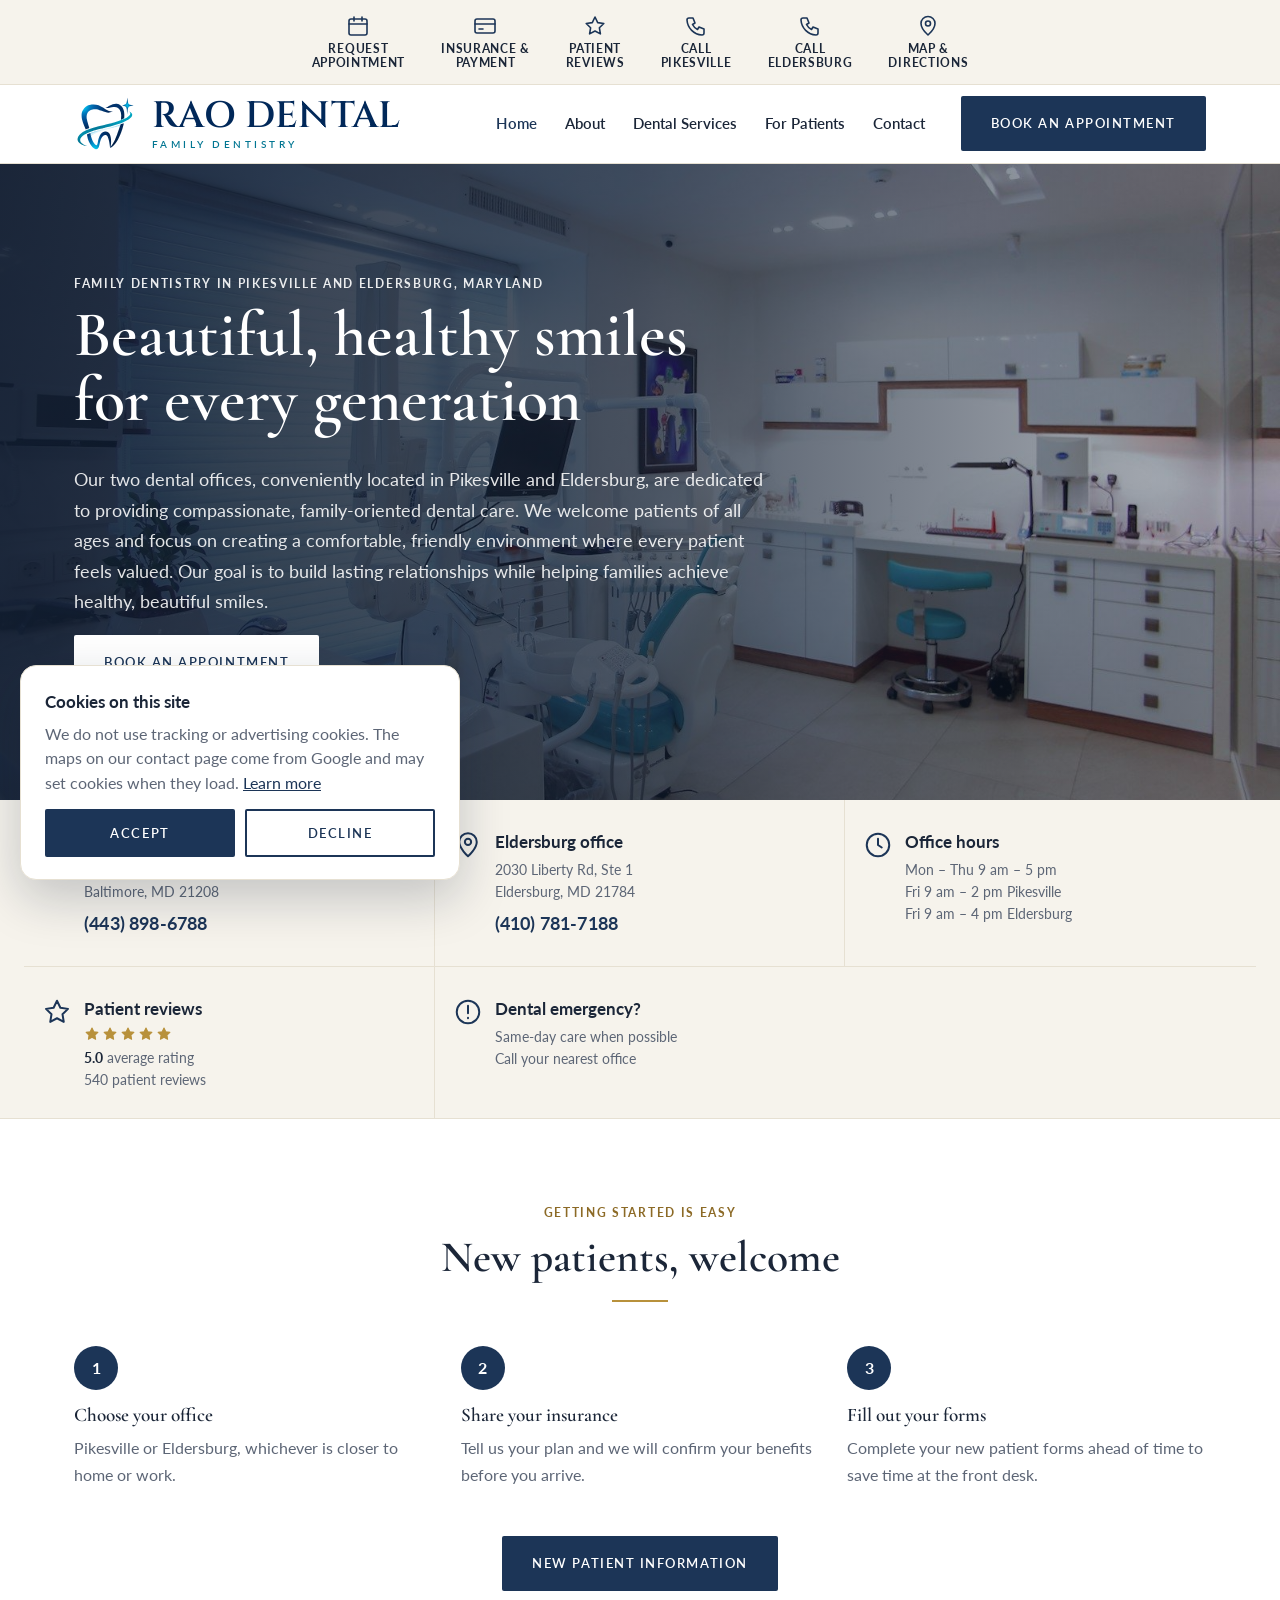
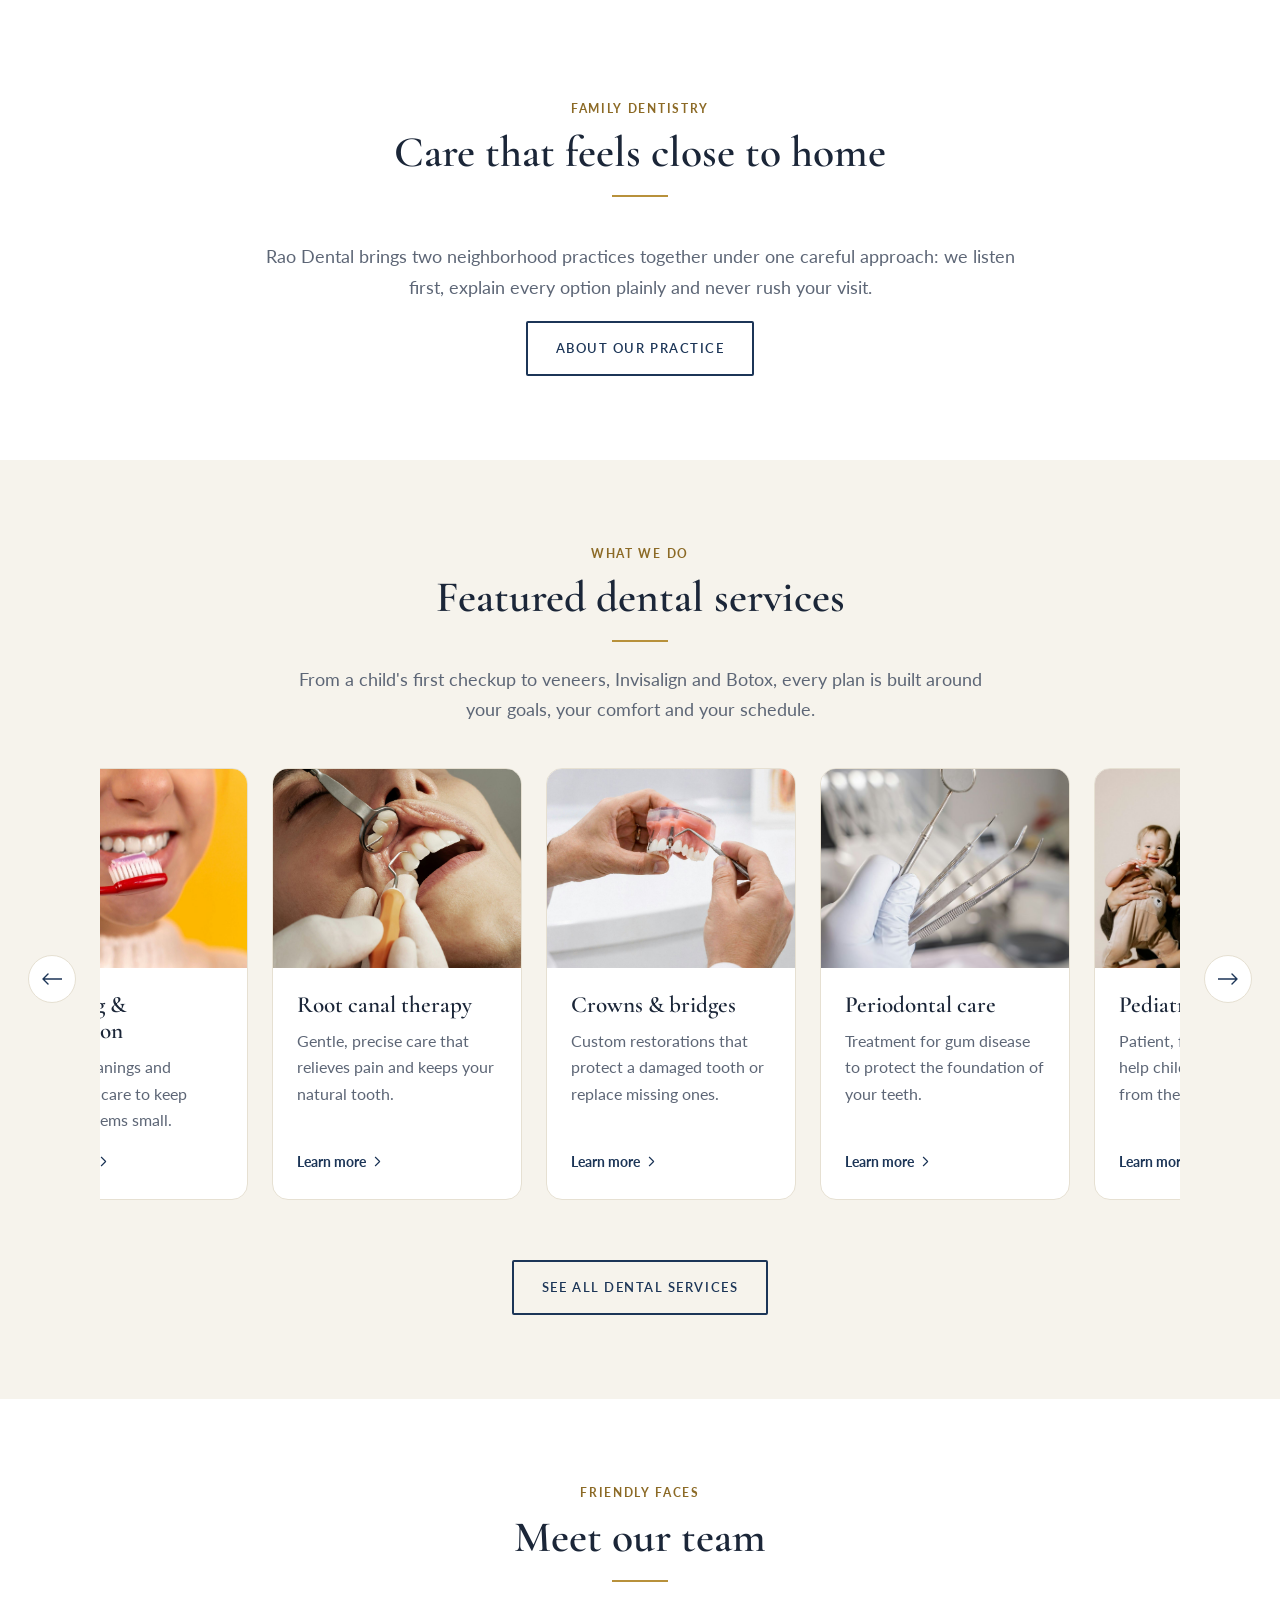
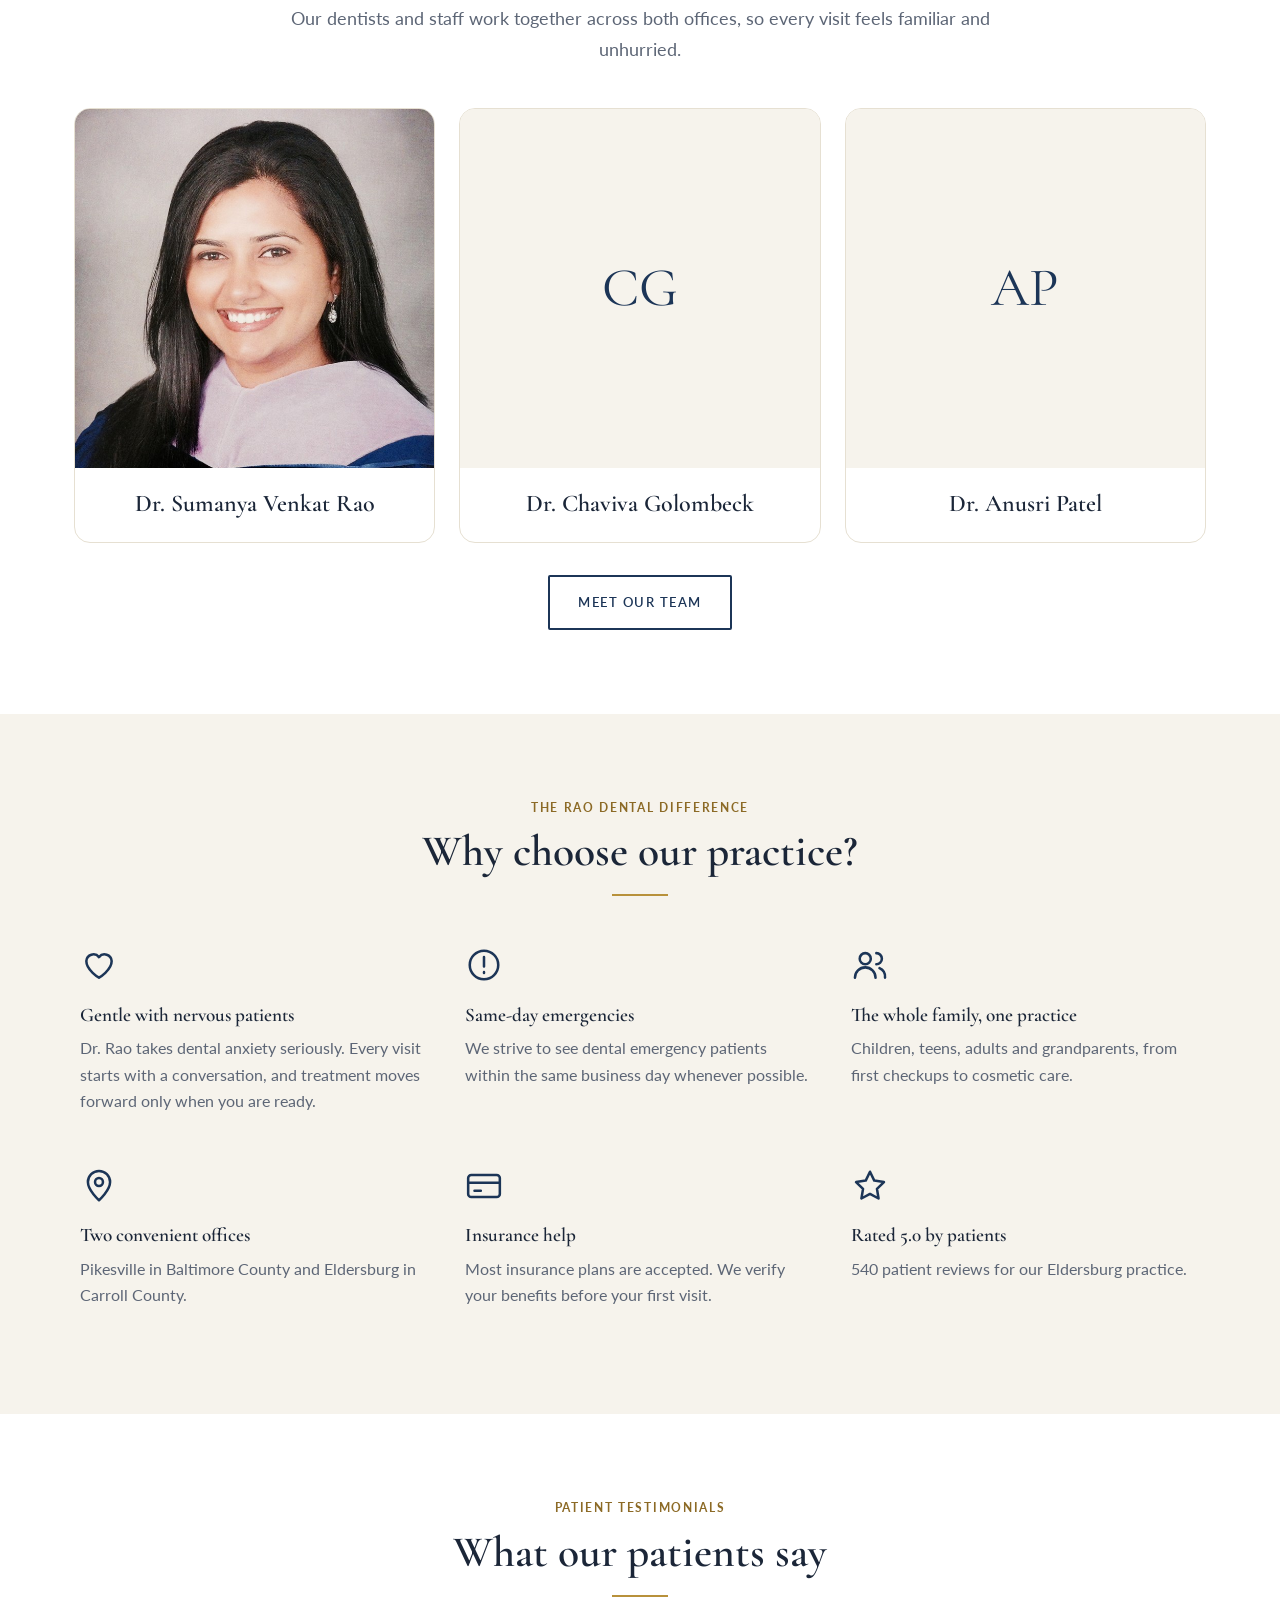
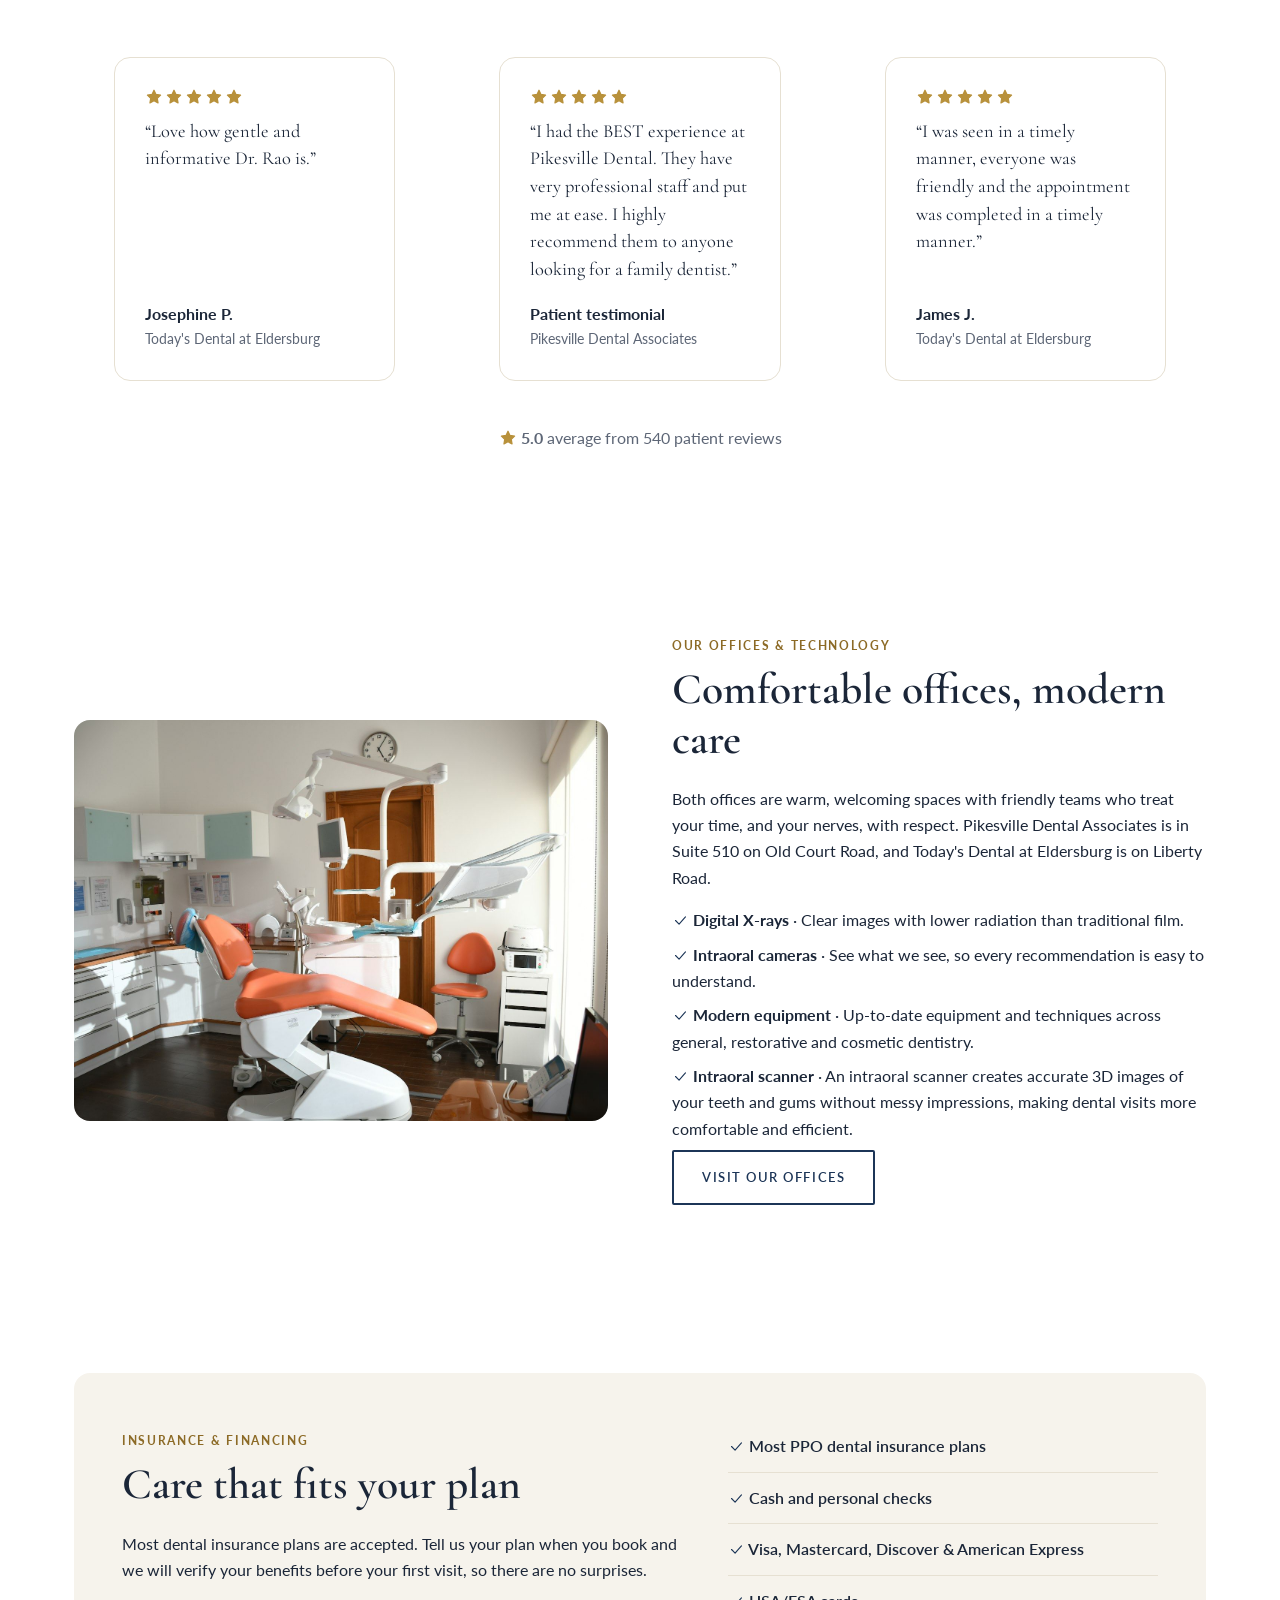
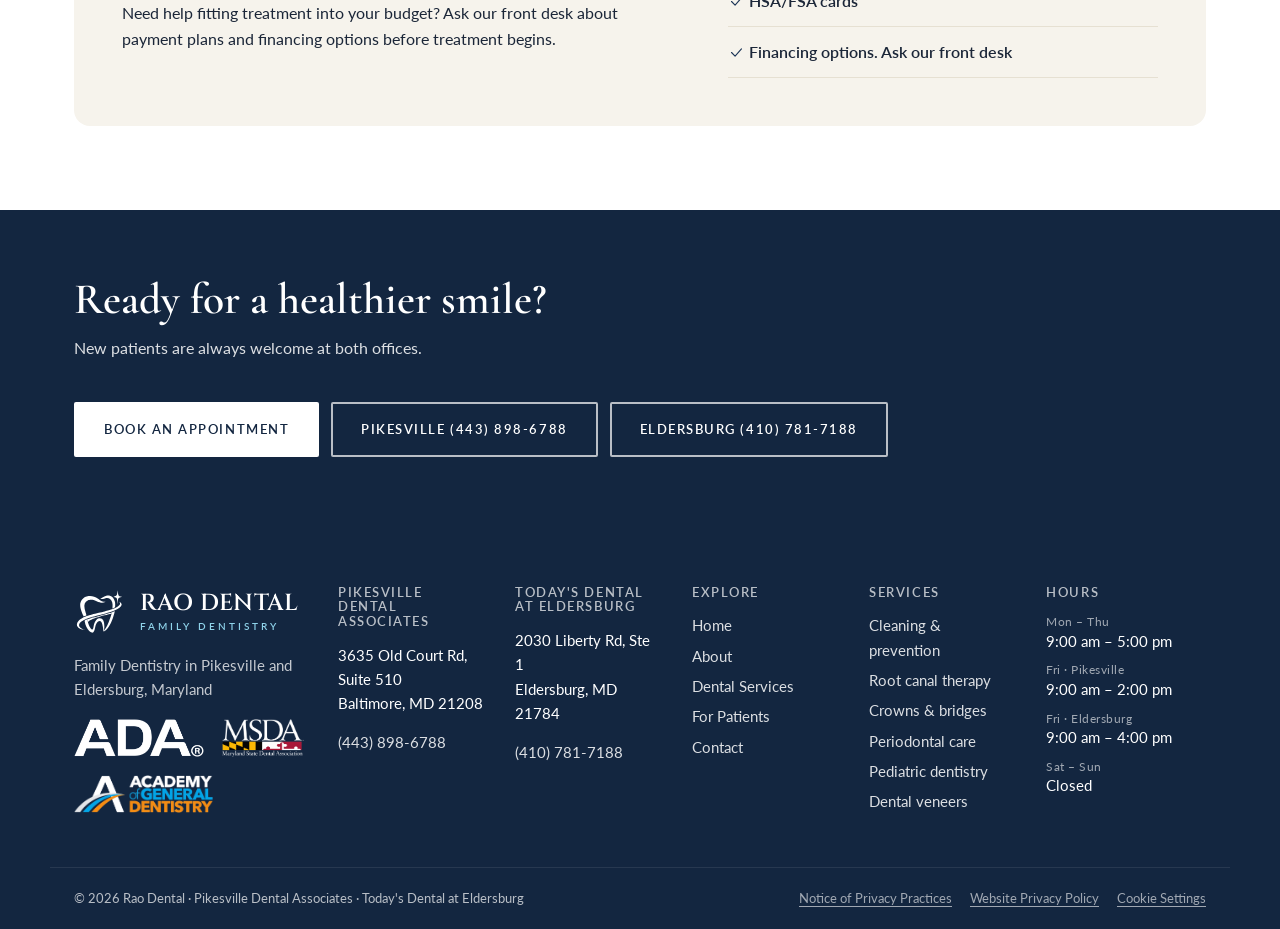
==== commit 36d81e1b: "Style 1: canonical URLs, sitemap and robots.txt for raodental.com Co-Authored-By: Claude Opus 5.5 <n" ====
--- a/index.html
+++ b/index.html
@@ -1,5 +1,5 @@
 <!doctype html><html lang="en"><head><meta charset="utf-8"><meta name="viewport" content="width=device-width,initial-scale=1">
-<title>Rao Dental | Family Dentistry</title><meta name="description" content="Family Dentistry in Pikesville and Eldersburg, Maryland">
+<title>Rao Dental | Family Dentistry</title><meta name="description" content="Family Dentistry in Pikesville and Eldersburg, Maryland"><link rel="canonical" href="https://raodental.com/">
 <link rel="icon" type="image/svg+xml" href="img/rao-dental-favicon.svg?v=24ac31e0"><link rel="icon" type="image/png" sizes="32x32" href="img/rao-dental-favicon-32.png?v=24ac31e0"><link rel="apple-touch-icon" href="img/rao-dental-apple-touch.png"><link rel="preconnect" href="https://fonts.googleapis.com"><link rel="preconnect" href="https://fonts.gstatic.com" crossorigin>
 <link href="https://fonts.googleapis.com/css2?family=Cormorant+Garamond:wght@500;600;700&family=Cinzel:wght@600&family=Lato:wght@400;700&display=swap" rel="stylesheet"><link rel="stylesheet" href="css/site.css?v=ae5d841c"></head>
 <body class="style-1"><a class="skip" href="#main">Skip to content</a><div class="util icons"><div class="wrap"><a href="contact.html#appointment"><svg class="ic" viewBox="0 0 24 24" fill="none" stroke="currentColor" stroke-width="1.6" stroke-linecap="round" stroke-linejoin="round" aria-hidden="true"><rect x="3" y="5" width="18" height="16" rx="2"/><path d="M3 10h18M8 3v4M16 3v4"/></svg><span>Request<br>Appointment</span></a><a href="patients.html#insurance"><svg class="ic" viewBox="0 0 24 24" fill="none" stroke="currentColor" stroke-width="1.6" stroke-linecap="round" stroke-linejoin="round" aria-hidden="true"><rect x="2" y="5" width="20" height="14" rx="2"/><path d="M2 10h20M6 15h4"/></svg><span>Insurance &amp;<br>Payment</span></a><a href="index.html#reviews"><svg class="ic" viewBox="0 0 24 24" fill="none" stroke="currentColor" stroke-width="1.6" stroke-linecap="round" stroke-linejoin="round" aria-hidden="true"><path d="M12 3l2.7 5.6 6.1.9-4.4 4.3 1 6.1L12 17l-5.4 2.9 1-6.1L3.2 9.5l6.1-.9L12 3z"/></svg><span>Patient<br>Reviews</span></a><a href="tel:+14438986788"><svg class="ic" viewBox="0 0 24 24" fill="none" stroke="currentColor" stroke-width="1.6" stroke-linecap="round" stroke-linejoin="round" aria-hidden="true"><path d="M5 4h4l2 5-2.5 1.5a11 11 0 0 0 5 5L15 13l5 2v4a2 2 0 0 1-2 2A16 16 0 0 1 3 6a2 2 0 0 1 2-2z"/></svg><span>Call<br>Pikesville</span></a><a href="tel:+14107817188"><svg class="ic" viewBox="0 0 24 24" fill="none" stroke="currentColor" stroke-width="1.6" stroke-linecap="round" stroke-linejoin="round" aria-hidden="true"><path d="M5 4h4l2 5-2.5 1.5a11 11 0 0 0 5 5L15 13l5 2v4a2 2 0 0 1-2 2A16 16 0 0 1 3 6a2 2 0 0 1 2-2z"/></svg><span>Call<br>Eldersburg</span></a><a href="contact.html#location"><svg class="ic" viewBox="0 0 24 24" fill="none" stroke="currentColor" stroke-width="1.6" stroke-linecap="round" stroke-linejoin="round" aria-hidden="true"><path d="M12 21s-7-6.2-7-11.5a7 7 0 0 1 14 0C19 14.8 12 21 12 21z"/><circle cx="12" cy="9.5" r="2.5"/></svg><span>Map &amp;<br>Directions</span></a></div></div><header class="site-header"><div class="wrap hdr"><a class="logo logo-emb" href="index.html" aria-label="Rao Dental, Family Dentistry home"><span class="emb"><img src="img/rao-dental-emblem.svg" alt="" width="56" height="56"></span><span class="emb-text"><span class="emb-name">RAO DENTAL</span><small>Family Dentistry</small></span></a><button type="button" class="burger" aria-label="Menu" aria-expanded="false" aria-controls="site-nav"><svg class="ic" viewBox="0 0 24 24" fill="none" stroke="currentColor" stroke-width="1.6" stroke-linecap="round" stroke-linejoin="round" aria-hidden="true"><path d="M4 7h16M4 12h16M4 17h16"/></svg></button><nav id="site-nav" aria-label="Main"><ul class="nav"><li><a href="index.html" aria-current="page">Home</a></li><li class="has-sub"><a href="about.html">About</a><ul class="sub"><li><a href="about.html#practice">About Our Practice</a></li><li><a href="about.html#team">Meet Our Team</a></li><li><a href="about.html#office">Our Office</a></li><li><a href="about.html#philosophy">Our Philosophy</a></li></ul></li><li class="has-sub"><a href="services.html">Dental Services</a><ul class="sub"><li><a href="services.html#cleaning">Cleaning &amp; prevention</a></li><li><a href="services.html#root-canal">Root canal therapy</a></li><li><a href="services.html#crowns">Crowns &amp; bridges</a></li><li><a href="services.html#periodontal">Periodontal care</a></li><li><a href="services.html#pediatric">Pediatric dentistry</a></li><li><a href="services.html#veneers">Dental veneers</a></li><li><a href="services.html#whitening">Teeth whitening</a></li><li><a href="services.html#implants">Implant restoration</a></li><li><a href="services.html#invisalign">Invisalign</a></li><li><a href="services.html#botox">Botox</a></li></ul></li><li class="has-sub"><a href="patients.html">For Patients</a><ul class="sub"><li><a href="patients.html#new-patients">New Patient Information</a></li><li><a href="patients.html#first-visit">Your First Visit</a></li><li><a href="patients.html#forms">Patient Forms</a></li><li><a href="patients.html#insurance">Insurance &amp; Financing</a></li><li><a href="patients.html#payment">Payment Options</a></li><li><a href="patients.html#faq">Patient FAQs</a></li><li><a href="patients.html#post-op">Post-Operative Instructions</a></li></ul></li><li class="has-sub"><a href="contact.html">Contact</a><ul class="sub"><li><a href="contact.html#info">Contact Information</a></li><li><a href="contact.html#hours">Office Hours</a></li><li><a href="contact.html#location">Location &amp; Directions</a></li><li><a href="contact.html#appointment">Request an Appointment</a></li></ul></li></ul></nav><div class="hdr-cta"><a class="btn btn-primary" href="contact.html#appointment">Book an Appointment</a></div></div></header><main id="main"><section class="hero hero-photo left" style="background-image:url(img/office-bright.jpg)"><div class="wrap"><div class="hero-box"><p class="eyebrow">Family Dentistry in Pikesville and Eldersburg, Maryland</p><h1>Beautiful, healthy smiles for every generation</h1><p class="lead">Our two dental offices, conveniently located in Pikesville and Eldersburg, are dedicated to providing compassionate, family-oriented dental care. We welcome patients of all ages and focus on creating a comfortable, friendly environment where every patient feels valued. Our goal is to build lasting relationships while helping families achieve healthy, beautiful smiles.</p><div class="btn-row"><a class="btn btn-primary" href="contact.html#appointment">Book an Appointment</a></div></div></div></section><section class="quick locstrip" id="locations" aria-label="Our offices"><div class="wrap grid g5"><div class="q"><svg class="ic" viewBox="0 0 24 24" fill="none" stroke="currentColor" stroke-width="1.6" stroke-linecap="round" stroke-linejoin="round" aria-hidden="true"><path d="M12 21s-7-6.2-7-11.5a7 7 0 0 1 14 0C19 14.8 12 21 12 21z"/><circle cx="12" cy="9.5" r="2.5"/></svg><span><strong>Pikesville office</strong><small><a href="https://www.google.com/maps/dir/?api=1&destination=3635+Old+Court+Rd%2C+Suite+510%2C+Baltimore%2C+MD+21208" target="_blank" rel="noopener">3635 Old Court Rd, Suite 510<br>Baltimore, MD 21208</a></small><a class="q-tel" href="tel:+14438986788">(443) 898-6788</a></span></div><div class="q"><svg class="ic" viewBox="0 0 24 24" fill="none" stroke="currentColor" stroke-width="1.6" stroke-linecap="round" stroke-linejoin="round" aria-hidden="true"><path d="M12 21s-7-6.2-7-11.5a7 7 0 0 1 14 0C19 14.8 12 21 12 21z"/><circle cx="12" cy="9.5" r="2.5"/></svg><span><strong>Eldersburg office</strong><small><a href="https://www.google.com/maps/dir/?api=1&destination=2030+Liberty+Rd%2C+Ste+1%2C+Eldersburg%2C+MD+21784" target="_blank" rel="noopener">2030 Liberty Rd, Ste 1<br>Eldersburg, MD 21784</a></small><a class="q-tel" href="tel:+14107817188">(410) 781-7188</a></span></div><div class="q"><svg class="ic" viewBox="0 0 24 24" fill="none" stroke="currentColor" stroke-width="1.6" stroke-linecap="round" stroke-linejoin="round" aria-hidden="true"><circle cx="12" cy="12" r="9"/><path d="M12 7v5l3 2"/></svg><span><strong>Office hours</strong><small>Mon – Thu 9 am – 5 pm</small><small>Fri 9 am – 2 pm Pikesville</small><small>Fri 9 am – 4 pm Eldersburg</small></span></div><div class="q"><svg class="ic" viewBox="0 0 24 24" fill="none" stroke="currentColor" stroke-width="1.6" stroke-linecap="round" stroke-linejoin="round" aria-hidden="true"><path d="M12 3l2.7 5.6 6.1.9-4.4 4.3 1 6.1L12 17l-5.4 2.9 1-6.1L3.2 9.5l6.1-.9L12 3z"/></svg><span><strong>Patient reviews</strong><span class="stars q-stars"><svg class="ic st" viewBox="0 0 24 24" fill="none" stroke="currentColor" stroke-width="1.6" stroke-linecap="round" stroke-linejoin="round" aria-hidden="true"><path d="M12 3l2.7 5.6 6.1.9-4.4 4.3 1 6.1L12 17l-5.4 2.9 1-6.1L3.2 9.5l6.1-.9L12 3z"/></svg><svg class="ic st" viewBox="0 0 24 24" fill="none" stroke="currentColor" stroke-width="1.6" stroke-linecap="round" stroke-linejoin="round" aria-hidden="true"><path d="M12 3l2.7 5.6 6.1.9-4.4 4.3 1 6.1L12 17l-5.4 2.9 1-6.1L3.2 9.5l6.1-.9L12 3z"/></svg><svg class="ic st" viewBox="0 0 24 24" fill="none" stroke="currentColor" stroke-width="1.6" stroke-linecap="round" stroke-linejoin="round" aria-hidden="true"><path d="M12 3l2.7 5.6 6.1.9-4.4 4.3 1 6.1L12 17l-5.4 2.9 1-6.1L3.2 9.5l6.1-.9L12 3z"/></svg><svg class="ic st" viewBox="0 0 24 24" fill="none" stroke="currentColor" stroke-width="1.6" stroke-linecap="round" stroke-linejoin="round" aria-hidden="true"><path d="M12 3l2.7 5.6 6.1.9-4.4 4.3 1 6.1L12 17l-5.4 2.9 1-6.1L3.2 9.5l6.1-.9L12 3z"/></svg><svg class="ic st" viewBox="0 0 24 24" fill="none" stroke="currentColor" stroke-width="1.6" stroke-linecap="round" stroke-linejoin="round" aria-hidden="true"><path d="M12 3l2.7 5.6 6.1.9-4.4 4.3 1 6.1L12 17l-5.4 2.9 1-6.1L3.2 9.5l6.1-.9L12 3z"/></svg></span><small><b>5.0</b> average rating</small><small><a href="#reviews">540 patient reviews</a></small></span></div><div class="q"><svg class="ic" viewBox="0 0 24 24" fill="none" stroke="currentColor" stroke-width="1.6" stroke-linecap="round" stroke-linejoin="round" aria-hidden="true"><circle cx="12" cy="12" r="9"/><path d="M12 7v6M12 16.5v.5"/></svg><span><strong>Dental emergency?</strong><small>Same-day care when possible</small><small>Call your nearest office</small></span></div></div></section><section class="sec np-sec" id="new-patients"><div class="wrap"><header class="sec-head center"><p class="eyebrow">Getting started is easy</p><h2>New patients, welcome</h2></header><ol class="steps"><li><span class="step">1</span><h3>Choose your office</h3><p>Pikesville or Eldersburg, whichever is closer to home or work.</p></li><li><span class="step">2</span><h3>Share your insurance</h3><p>Tell us your plan and we will confirm your benefits before you arrive.</p></li><li><span class="step">3</span><h3>Fill out your forms</h3><p>Complete your new patient forms ahead of time to save time at the front desk.</p></li></ol><div class="center mt"><a class="btn btn-primary" href="patients.html#new-patients">New patient information</a></div></div></section><section class="sec intro-sec"><div class="wrap"><header class="sec-head center"><p class="eyebrow">Family dentistry</p><h2>Care that feels close to home</h2></header><div class="intro"><p>Rao Dental brings two neighborhood practices together under one careful approach: we listen first, explain every option plainly and never rush your visit.</p><a class="btn btn-ghost" href="about.html">About our practice</a></div></div></section><section class="sec svc-sec" id="services"><div class="wrap"><header class="sec-head center"><p class="eyebrow">What we do</p><h2>Featured dental services</h2><p class="lead">From a child&#x27;s first checkup to veneers, Invisalign and Botox, every plan is built around your goals, your comfort and your schedule.</p></header><div class="car-shell"><div class="car-nav"><button type="button" class="car-b" data-dir="-1" aria-label="Previous services"><svg width="20" height="12" viewBox="0 0 20 12" fill="none" stroke="currentColor" stroke-width="1.4" stroke-linecap="round" stroke-linejoin="round" aria-hidden="true"><path d="M20 6H1M6 1L1 6l5 5"/></svg></button><button type="button" class="car-b" data-dir="1" aria-label="More services"><svg width="20" height="12" viewBox="0 0 20 12" fill="none" stroke="currentColor" stroke-width="1.4" stroke-linecap="round" stroke-linejoin="round" aria-hidden="true"><path d="M0 6h19M14 1l5 5-5 5"/></svg></button></div><div class="car" id="svc-car" tabindex="0" role="region" aria-label="Services"><a class="card svc" href="services.html#cleaning"><div class="svc-img" style="background-image:url(img/svc-preventive.jpg)"></div><div class="card-body"><h3>Cleaning &amp; prevention</h3><p>Exams, cleanings and preventive care to keep small problems small.</p><span class="more">Learn more <svg class="ic sm" viewBox="0 0 24 24" fill="none" stroke="currentColor" stroke-width="1.6" stroke-linecap="round" stroke-linejoin="round" aria-hidden="true"><path d="M9 6l6 6-6 6"/></svg></span></div></a><a class="card svc" href="services.html#root-canal"><div class="svc-img" style="background-image:url(img/svc-general.jpg)"></div><div class="card-body"><h3>Root canal therapy</h3><p>Gentle, precise care that relieves pain and keeps your natural tooth.</p><span class="more">Learn more <svg class="ic sm" viewBox="0 0 24 24" fill="none" stroke="currentColor" stroke-width="1.6" stroke-linecap="round" stroke-linejoin="round" aria-hidden="true"><path d="M9 6l6 6-6 6"/></svg></span></div></a><a class="card svc" href="services.html#crowns"><div class="svc-img" style="background-image:url(img/svc-restorative.jpg)"></div><div class="card-body"><h3>Crowns &amp; bridges</h3><p>Custom restorations that protect a damaged tooth or replace missing ones.</p><span class="more">Learn more <svg class="ic sm" viewBox="0 0 24 24" fill="none" stroke="currentColor" stroke-width="1.6" stroke-linecap="round" stroke-linejoin="round" aria-hidden="true"><path d="M9 6l6 6-6 6"/></svg></span></div></a><a class="card svc" href="services.html#periodontal"><div class="svc-img" style="background-image:url(img/svc-periodontal.jpg)"></div><div class="card-body"><h3>Periodontal care</h3><p>Treatment for gum disease to protect the foundation of your teeth.</p><span class="more">Learn more <svg class="ic sm" viewBox="0 0 24 24" fill="none" stroke="currentColor" stroke-width="1.6" stroke-linecap="round" stroke-linejoin="round" aria-hidden="true"><path d="M9 6l6 6-6 6"/></svg></span></div></a><a class="card svc" href="services.html#pediatric"><div class="svc-img" style="background-image:url(img/family-floor.jpg)"></div><div class="card-body"><h3>Pediatric dentistry</h3><p>Patient, friendly visits that help children feel at ease from the first checkup.</p><span class="more">Learn more <svg class="ic sm" viewBox="0 0 24 24" fill="none" stroke="currentColor" stroke-width="1.6" stroke-linecap="round" stroke-linejoin="round" aria-hidden="true"><path d="M9 6l6 6-6 6"/></svg></span></div></a><a class="card svc" href="services.html#veneers"><div class="svc-img" style="background-image:url(img/svc-cosmetic.jpg)"></div><div class="card-body"><h3>Dental veneers</h3><p>Thin custom porcelain shells that reshape color, length and proportion for a natural smile.</p><span class="more">Learn more <svg class="ic sm" viewBox="0 0 24 24" fill="none" stroke="currentColor" stroke-width="1.6" stroke-linecap="round" stroke-linejoin="round" aria-hidden="true"><path d="M9 6l6 6-6 6"/></svg></span></div></a><a class="card svc" href="services.html#whitening"><div class="svc-img" style="background-image:url(img/smile-woman.jpg)"></div><div class="card-body"><h3>Teeth whitening</h3><p>Professional whitening for a brighter, even shade with comfort in mind.</p><span class="more">Learn more <svg class="ic sm" viewBox="0 0 24 24" fill="none" stroke="currentColor" stroke-width="1.6" stroke-linecap="round" stroke-linejoin="round" aria-hidden="true"><path d="M9 6l6 6-6 6"/></svg></span></div></a><a class="card svc" href="services.html#implants"><div class="svc-img" style="background-image:url(img/svc-implants.jpg)"></div><div class="card-body"><h3>Implant restoration</h3><p>Crowns and bridges placed on dental implants to restore a complete smile.</p><span class="more">Learn more <svg class="ic sm" viewBox="0 0 24 24" fill="none" stroke="currentColor" stroke-width="1.6" stroke-linecap="round" stroke-linejoin="round" aria-hidden="true"><path d="M9 6l6 6-6 6"/></svg></span></div></a><a class="card svc" href="services.html#invisalign"><div class="svc-img" style="background-image:url(img/svc-orthodontics.jpg)"></div><div class="card-body"><h3>Invisalign</h3><p>Clear, removable aligners that straighten teeth gradually and discreetly.</p><span class="more">Learn more <svg class="ic sm" viewBox="0 0 24 24" fill="none" stroke="currentColor" stroke-width="1.6" stroke-linecap="round" stroke-linejoin="round" aria-hidden="true"><path d="M9 6l6 6-6 6"/></svg></span></div></a><a class="card svc" href="services.html#botox"><div class="svc-img" style="background-image:url(img/svc-sedation.jpg)"></div><div class="card-body"><h3>Botox</h3><p>Therapeutic and esthetic Botox from a certified provider.</p><span class="more">Learn more <svg class="ic sm" viewBox="0 0 24 24" fill="none" stroke="currentColor" stroke-width="1.6" stroke-linecap="round" stroke-linejoin="round" aria-hidden="true"><path d="M9 6l6 6-6 6"/></svg></span></div></a></div></div><script>(function(){
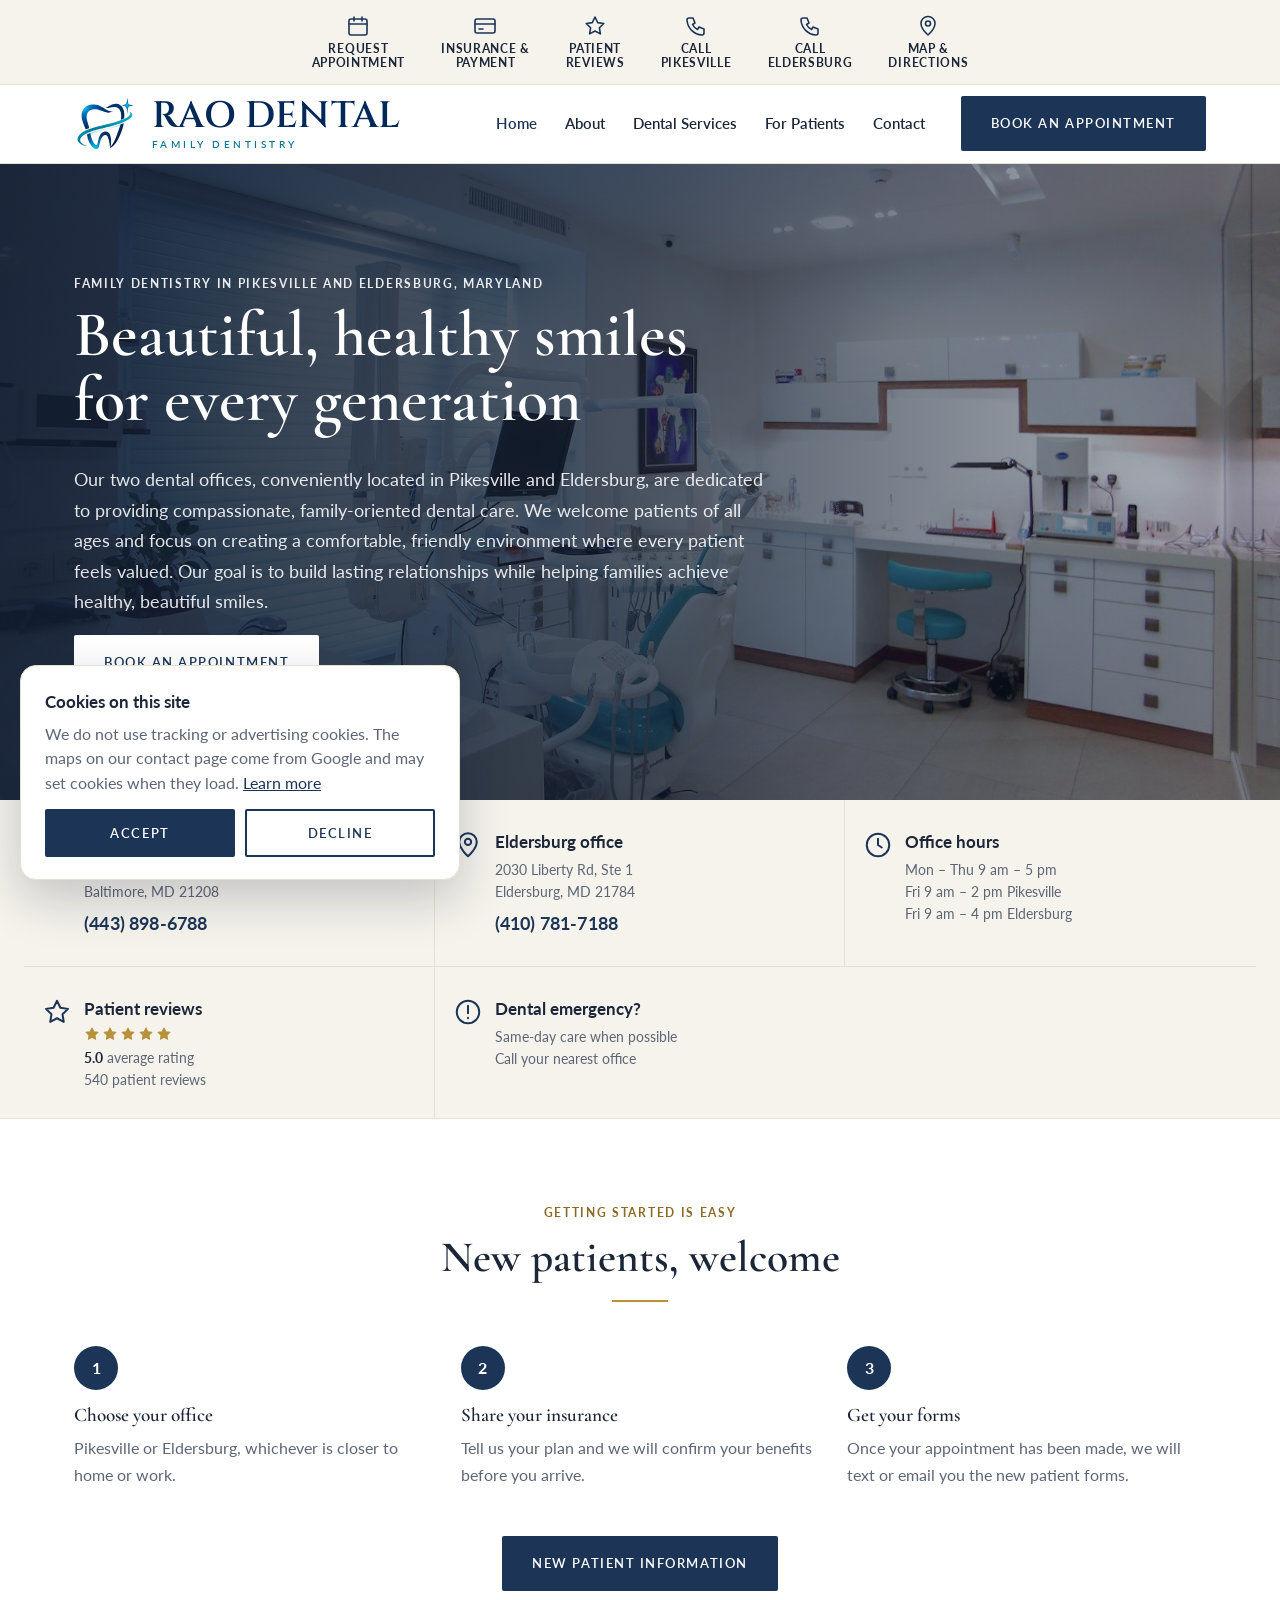
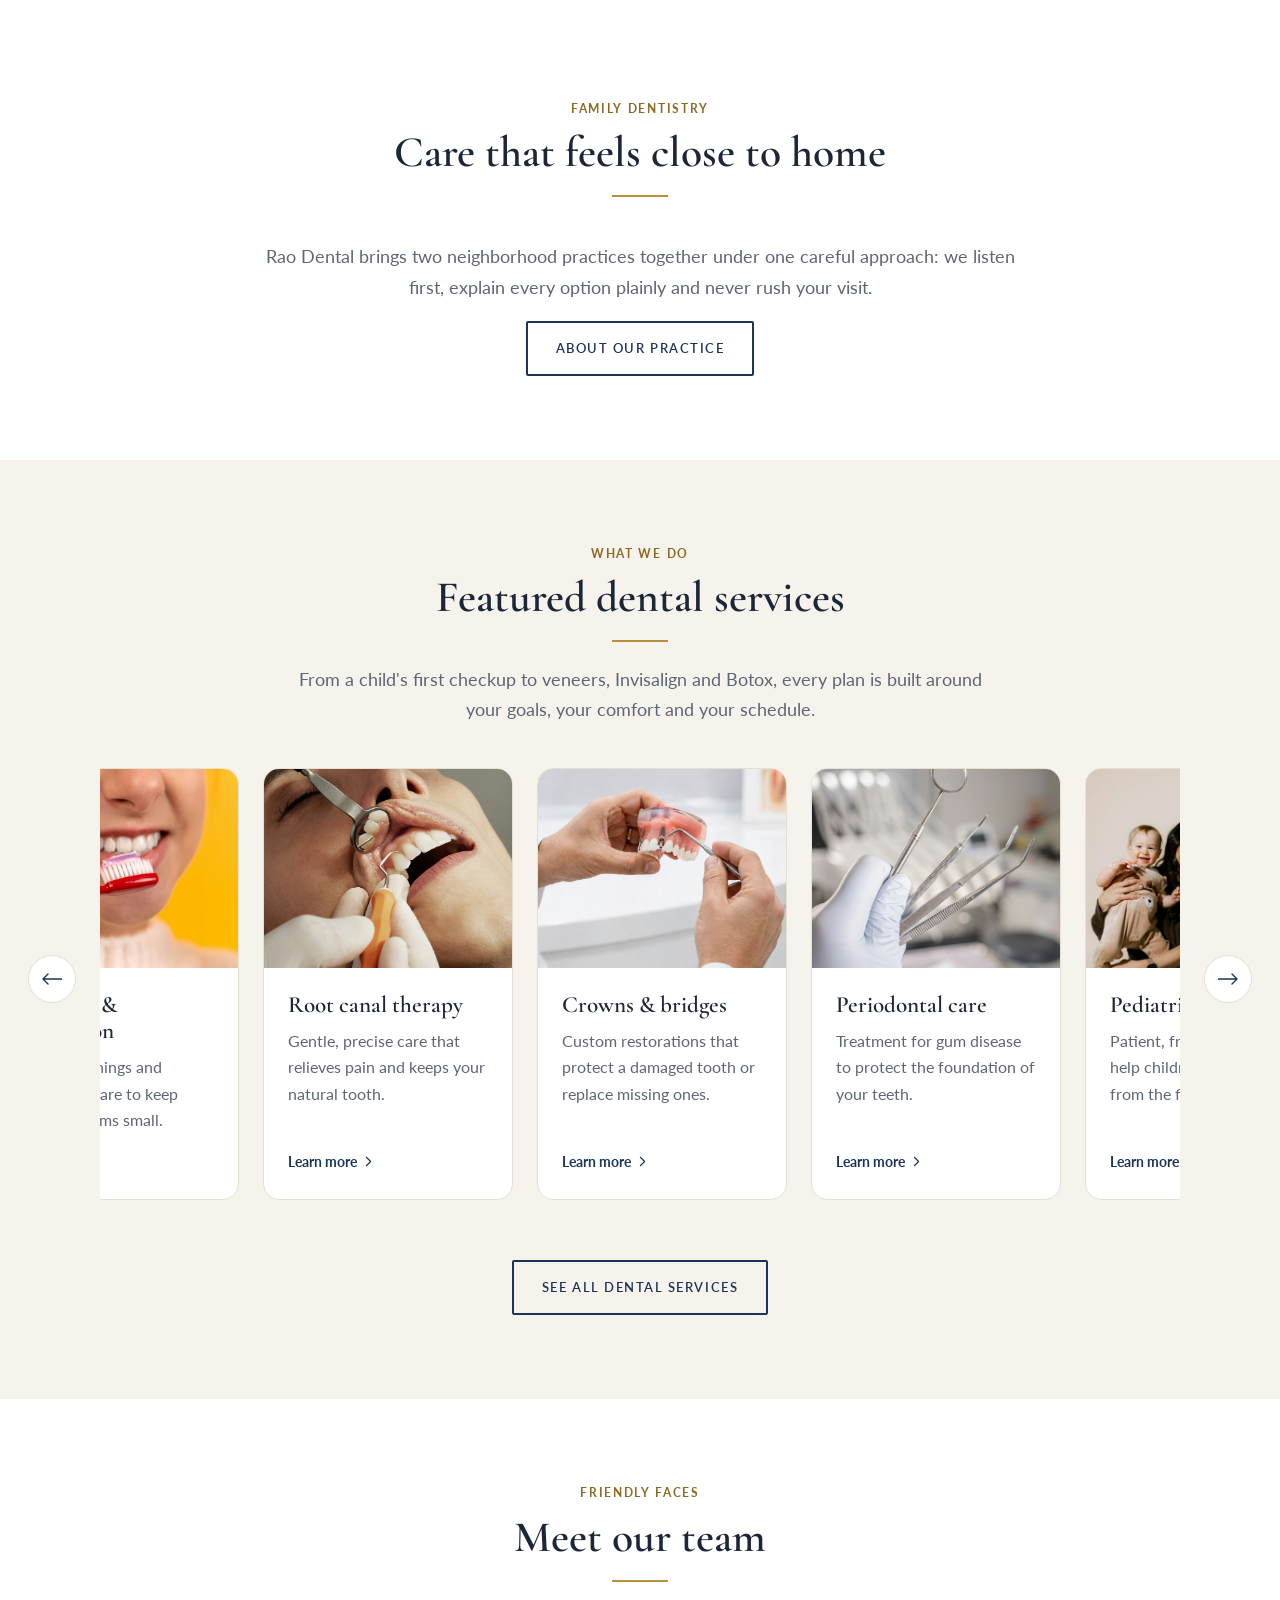
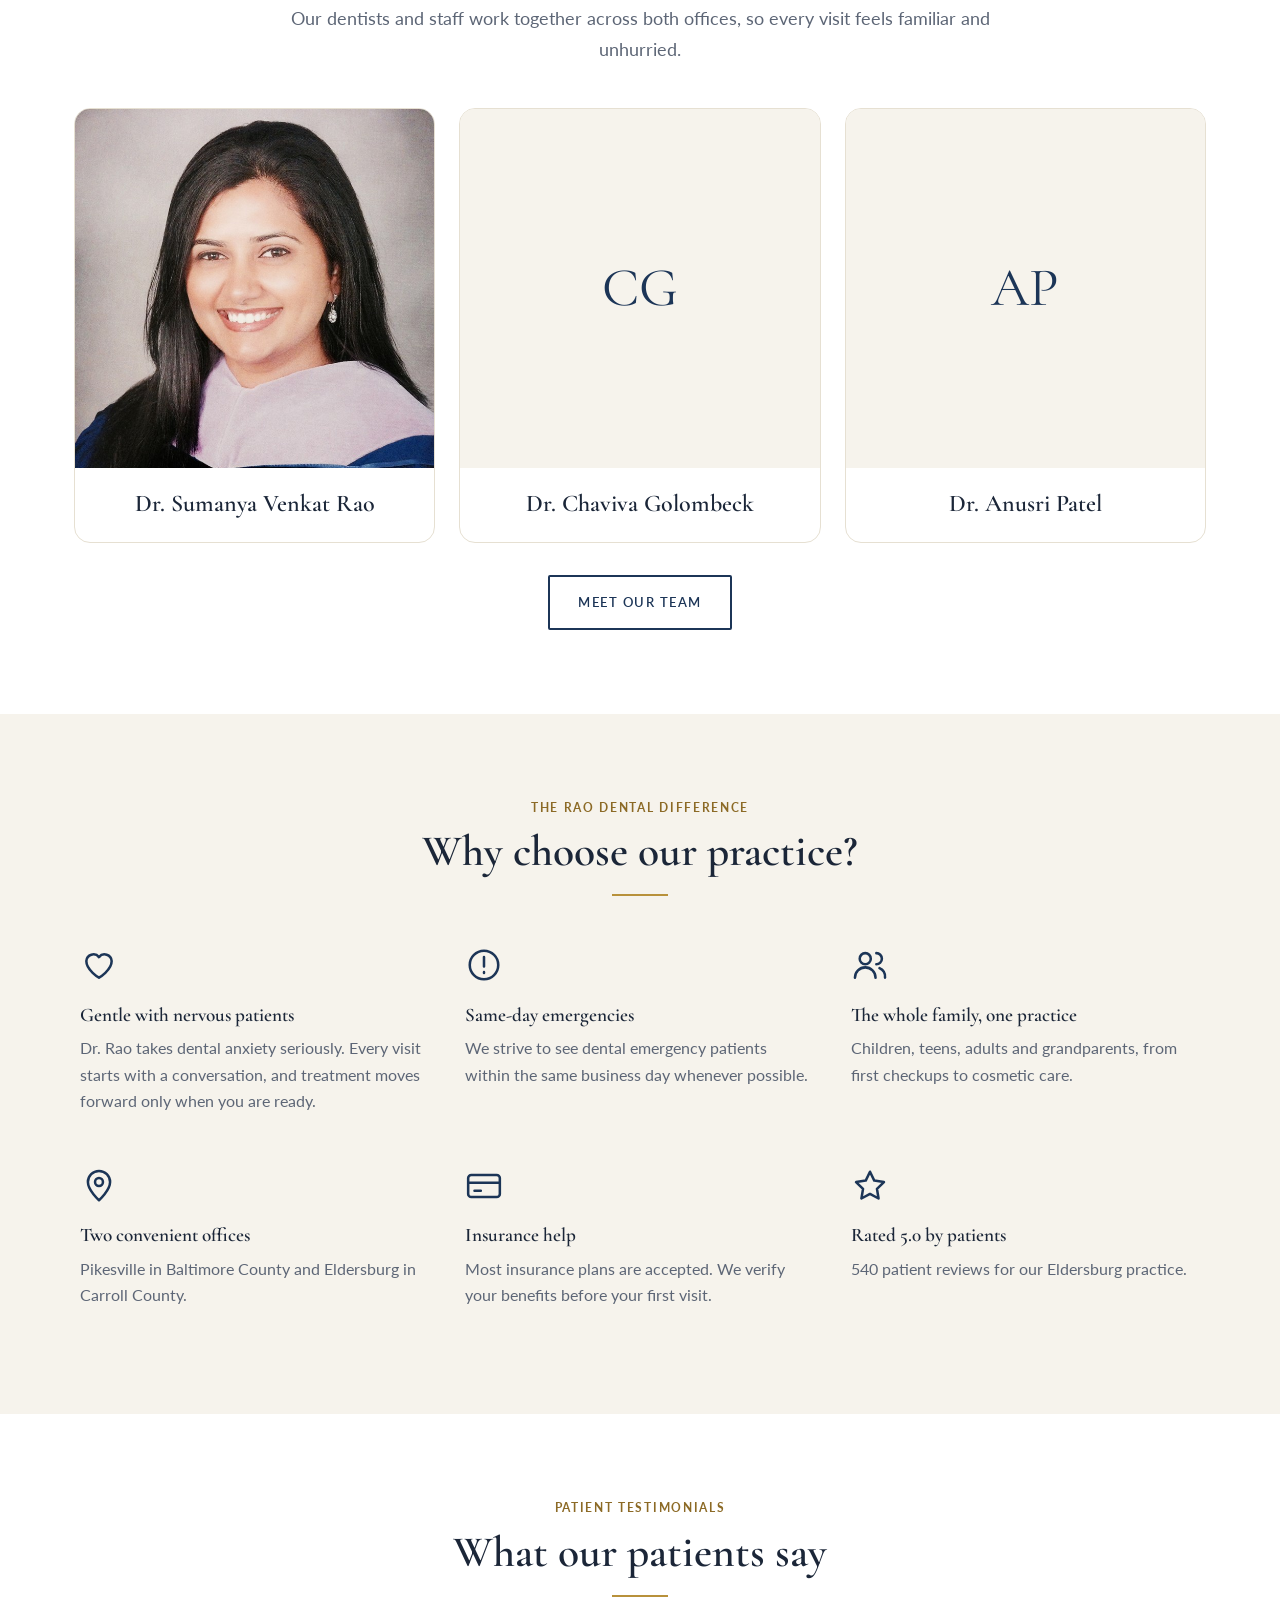
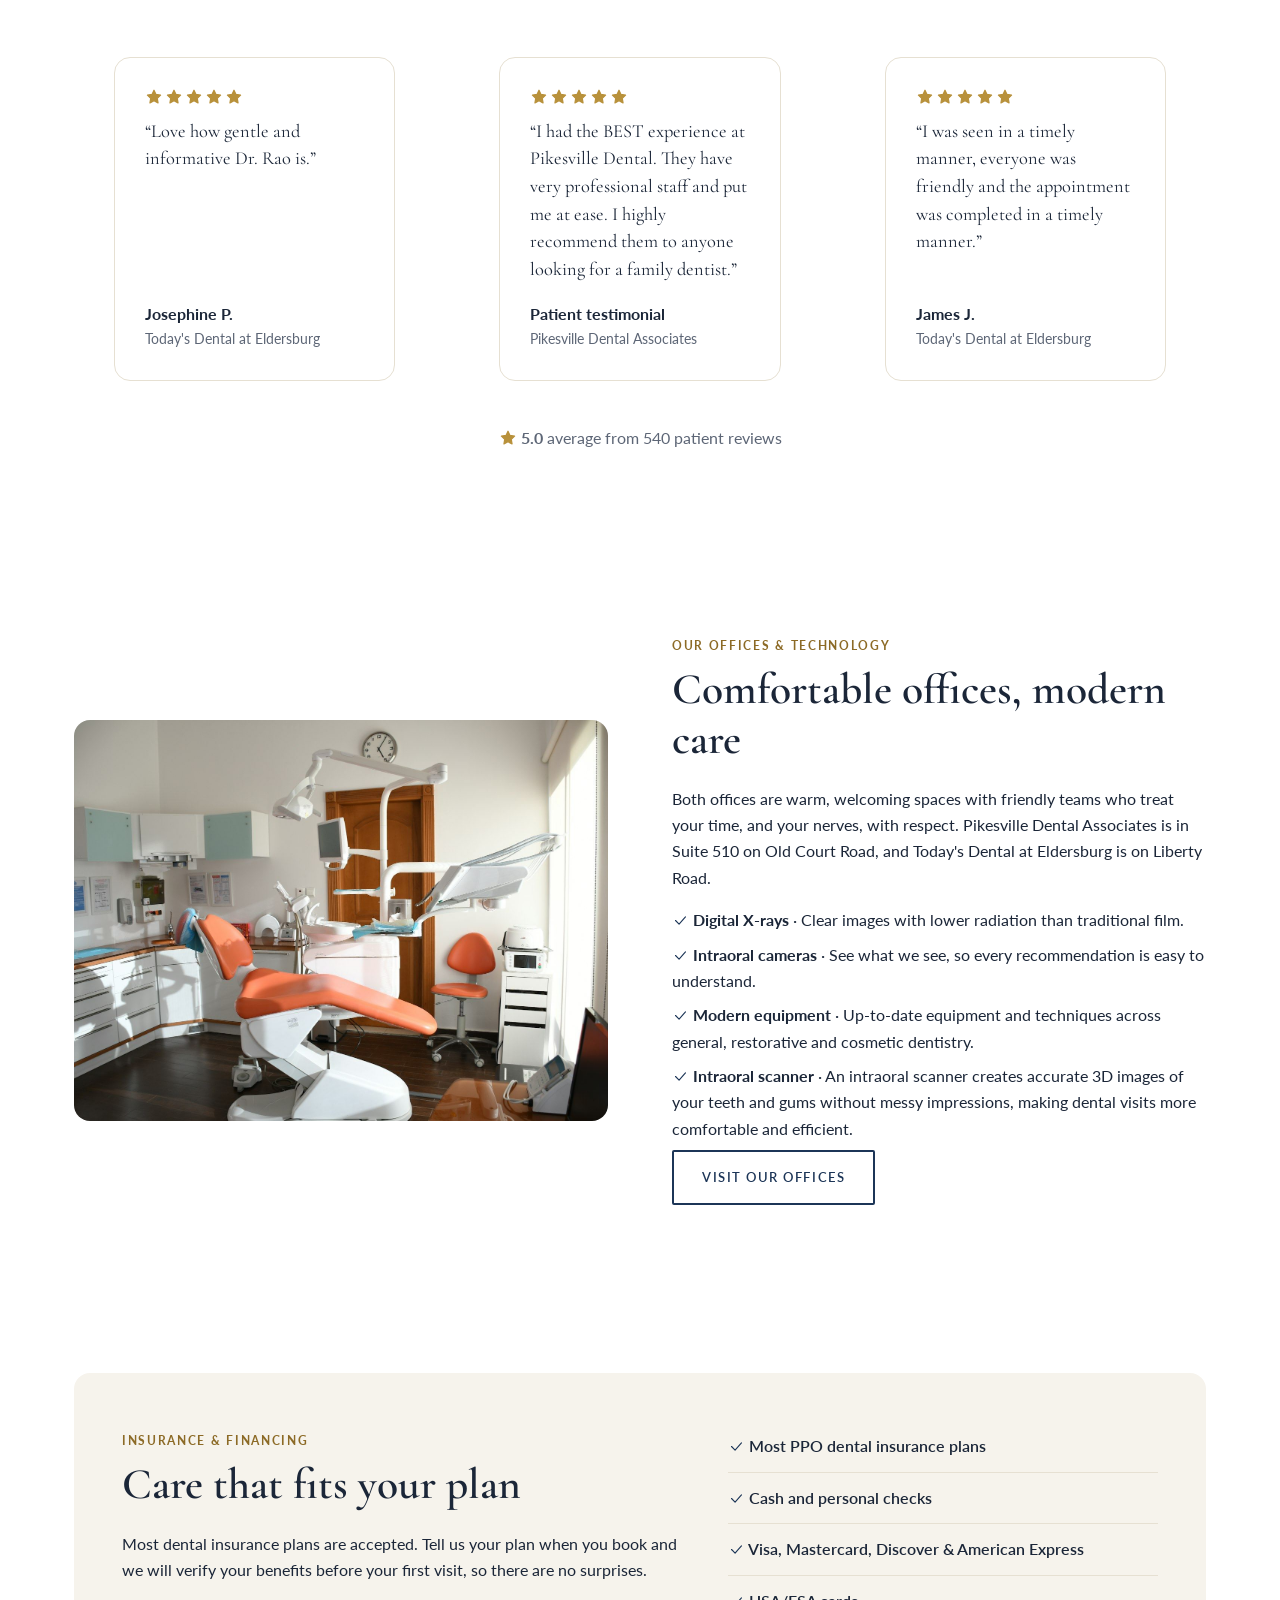
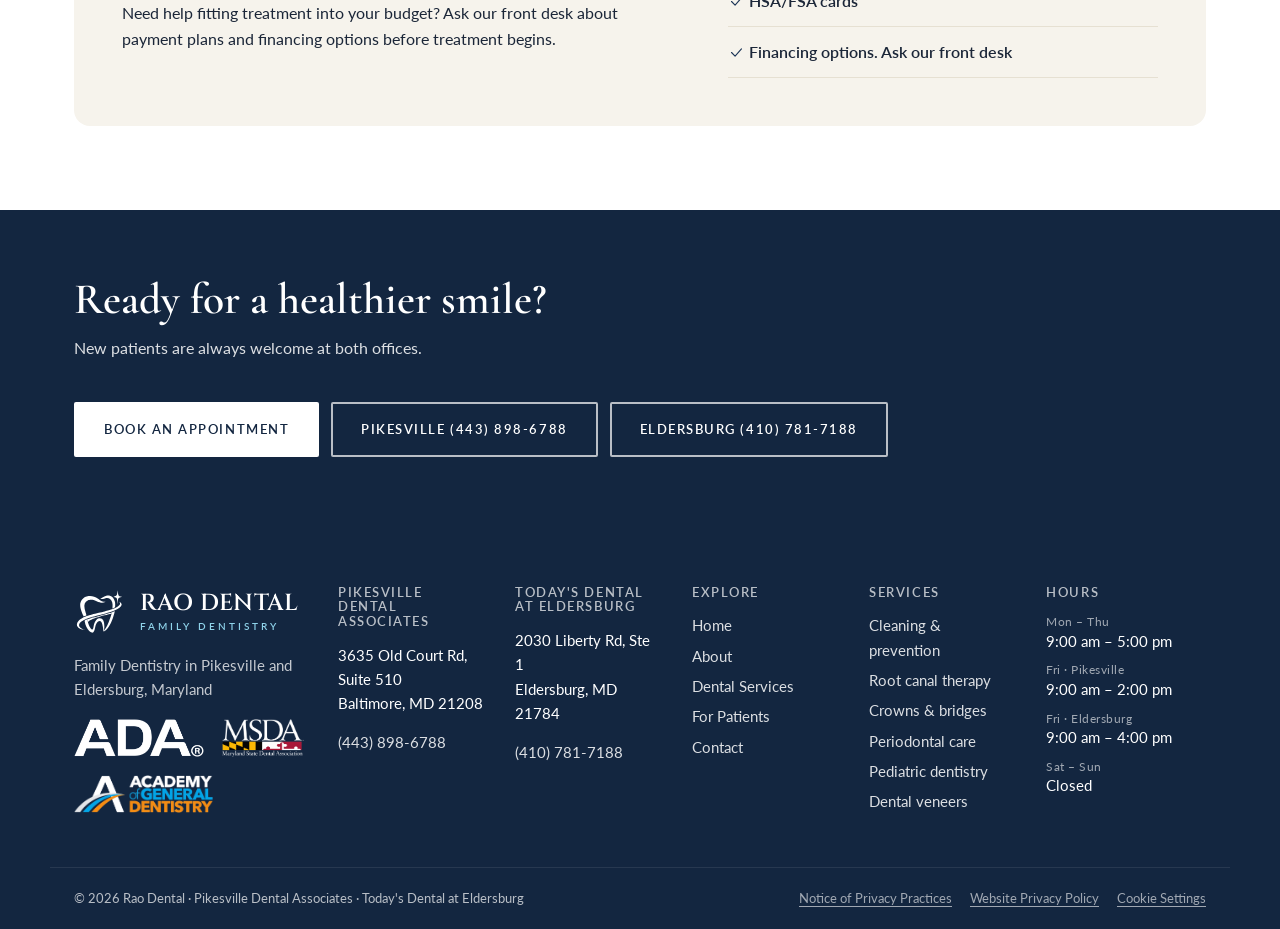
==== commit 60c24fb4: "Style 1: new-patient step 3 wording, team details on about page, FAQ moved to about Co-Authored-By: " ====
--- a/index.html
+++ b/index.html
@@ -1,8 +1,8 @@
 <!doctype html><html lang="en"><head><meta charset="utf-8"><meta name="viewport" content="width=device-width,initial-scale=1">
 <title>Rao Dental | Family Dentistry</title><meta name="description" content="Family Dentistry in Pikesville and Eldersburg, Maryland"><link rel="canonical" href="https://raodental.com/">
 <link rel="icon" type="image/svg+xml" href="img/rao-dental-favicon.svg?v=24ac31e0"><link rel="icon" type="image/png" sizes="32x32" href="img/rao-dental-favicon-32.png?v=24ac31e0"><link rel="apple-touch-icon" href="img/rao-dental-apple-touch.png"><link rel="preconnect" href="https://fonts.googleapis.com"><link rel="preconnect" href="https://fonts.gstatic.com" crossorigin>
-<link href="https://fonts.googleapis.com/css2?family=Cormorant+Garamond:wght@500;600;700&family=Cinzel:wght@600&family=Lato:wght@400;700&display=swap" rel="stylesheet"><link rel="stylesheet" href="css/site.css?v=ae5d841c"></head>
-<body class="style-1"><a class="skip" href="#main">Skip to content</a><div class="util icons"><div class="wrap"><a href="contact.html#appointment"><svg class="ic" viewBox="0 0 24 24" fill="none" stroke="currentColor" stroke-width="1.6" stroke-linecap="round" stroke-linejoin="round" aria-hidden="true"><rect x="3" y="5" width="18" height="16" rx="2"/><path d="M3 10h18M8 3v4M16 3v4"/></svg><span>Request<br>Appointment</span></a><a href="patients.html#insurance"><svg class="ic" viewBox="0 0 24 24" fill="none" stroke="currentColor" stroke-width="1.6" stroke-linecap="round" stroke-linejoin="round" aria-hidden="true"><rect x="2" y="5" width="20" height="14" rx="2"/><path d="M2 10h20M6 15h4"/></svg><span>Insurance &amp;<br>Payment</span></a><a href="index.html#reviews"><svg class="ic" viewBox="0 0 24 24" fill="none" stroke="currentColor" stroke-width="1.6" stroke-linecap="round" stroke-linejoin="round" aria-hidden="true"><path d="M12 3l2.7 5.6 6.1.9-4.4 4.3 1 6.1L12 17l-5.4 2.9 1-6.1L3.2 9.5l6.1-.9L12 3z"/></svg><span>Patient<br>Reviews</span></a><a href="tel:+14438986788"><svg class="ic" viewBox="0 0 24 24" fill="none" stroke="currentColor" stroke-width="1.6" stroke-linecap="round" stroke-linejoin="round" aria-hidden="true"><path d="M5 4h4l2 5-2.5 1.5a11 11 0 0 0 5 5L15 13l5 2v4a2 2 0 0 1-2 2A16 16 0 0 1 3 6a2 2 0 0 1 2-2z"/></svg><span>Call<br>Pikesville</span></a><a href="tel:+14107817188"><svg class="ic" viewBox="0 0 24 24" fill="none" stroke="currentColor" stroke-width="1.6" stroke-linecap="round" stroke-linejoin="round" aria-hidden="true"><path d="M5 4h4l2 5-2.5 1.5a11 11 0 0 0 5 5L15 13l5 2v4a2 2 0 0 1-2 2A16 16 0 0 1 3 6a2 2 0 0 1 2-2z"/></svg><span>Call<br>Eldersburg</span></a><a href="contact.html#location"><svg class="ic" viewBox="0 0 24 24" fill="none" stroke="currentColor" stroke-width="1.6" stroke-linecap="round" stroke-linejoin="round" aria-hidden="true"><path d="M12 21s-7-6.2-7-11.5a7 7 0 0 1 14 0C19 14.8 12 21 12 21z"/><circle cx="12" cy="9.5" r="2.5"/></svg><span>Map &amp;<br>Directions</span></a></div></div><header class="site-header"><div class="wrap hdr"><a class="logo logo-emb" href="index.html" aria-label="Rao Dental, Family Dentistry home"><span class="emb"><img src="img/rao-dental-emblem.svg" alt="" width="56" height="56"></span><span class="emb-text"><span class="emb-name">RAO DENTAL</span><small>Family Dentistry</small></span></a><button type="button" class="burger" aria-label="Menu" aria-expanded="false" aria-controls="site-nav"><svg class="ic" viewBox="0 0 24 24" fill="none" stroke="currentColor" stroke-width="1.6" stroke-linecap="round" stroke-linejoin="round" aria-hidden="true"><path d="M4 7h16M4 12h16M4 17h16"/></svg></button><nav id="site-nav" aria-label="Main"><ul class="nav"><li><a href="index.html" aria-current="page">Home</a></li><li class="has-sub"><a href="about.html">About</a><ul class="sub"><li><a href="about.html#practice">About Our Practice</a></li><li><a href="about.html#team">Meet Our Team</a></li><li><a href="about.html#office">Our Office</a></li><li><a href="about.html#philosophy">Our Philosophy</a></li></ul></li><li class="has-sub"><a href="services.html">Dental Services</a><ul class="sub"><li><a href="services.html#cleaning">Cleaning &amp; prevention</a></li><li><a href="services.html#root-canal">Root canal therapy</a></li><li><a href="services.html#crowns">Crowns &amp; bridges</a></li><li><a href="services.html#periodontal">Periodontal care</a></li><li><a href="services.html#pediatric">Pediatric dentistry</a></li><li><a href="services.html#veneers">Dental veneers</a></li><li><a href="services.html#whitening">Teeth whitening</a></li><li><a href="services.html#implants">Implant restoration</a></li><li><a href="services.html#invisalign">Invisalign</a></li><li><a href="services.html#botox">Botox</a></li></ul></li><li class="has-sub"><a href="patients.html">For Patients</a><ul class="sub"><li><a href="patients.html#new-patients">New Patient Information</a></li><li><a href="patients.html#first-visit">Your First Visit</a></li><li><a href="patients.html#forms">Patient Forms</a></li><li><a href="patients.html#insurance">Insurance &amp; Financing</a></li><li><a href="patients.html#payment">Payment Options</a></li><li><a href="patients.html#faq">Patient FAQs</a></li><li><a href="patients.html#post-op">Post-Operative Instructions</a></li></ul></li><li class="has-sub"><a href="contact.html">Contact</a><ul class="sub"><li><a href="contact.html#info">Contact Information</a></li><li><a href="contact.html#hours">Office Hours</a></li><li><a href="contact.html#location">Location &amp; Directions</a></li><li><a href="contact.html#appointment">Request an Appointment</a></li></ul></li></ul></nav><div class="hdr-cta"><a class="btn btn-primary" href="contact.html#appointment">Book an Appointment</a></div></div></header><main id="main"><section class="hero hero-photo left" style="background-image:url(img/office-bright.jpg)"><div class="wrap"><div class="hero-box"><p class="eyebrow">Family Dentistry in Pikesville and Eldersburg, Maryland</p><h1>Beautiful, healthy smiles for every generation</h1><p class="lead">Our two dental offices, conveniently located in Pikesville and Eldersburg, are dedicated to providing compassionate, family-oriented dental care. We welcome patients of all ages and focus on creating a comfortable, friendly environment where every patient feels valued. Our goal is to build lasting relationships while helping families achieve healthy, beautiful smiles.</p><div class="btn-row"><a class="btn btn-primary" href="contact.html#appointment">Book an Appointment</a></div></div></div></section><section class="quick locstrip" id="locations" aria-label="Our offices"><div class="wrap grid g5"><div class="q"><svg class="ic" viewBox="0 0 24 24" fill="none" stroke="currentColor" stroke-width="1.6" stroke-linecap="round" stroke-linejoin="round" aria-hidden="true"><path d="M12 21s-7-6.2-7-11.5a7 7 0 0 1 14 0C19 14.8 12 21 12 21z"/><circle cx="12" cy="9.5" r="2.5"/></svg><span><strong>Pikesville office</strong><small><a href="https://www.google.com/maps/dir/?api=1&destination=3635+Old+Court+Rd%2C+Suite+510%2C+Baltimore%2C+MD+21208" target="_blank" rel="noopener">3635 Old Court Rd, Suite 510<br>Baltimore, MD 21208</a></small><a class="q-tel" href="tel:+14438986788">(443) 898-6788</a></span></div><div class="q"><svg class="ic" viewBox="0 0 24 24" fill="none" stroke="currentColor" stroke-width="1.6" stroke-linecap="round" stroke-linejoin="round" aria-hidden="true"><path d="M12 21s-7-6.2-7-11.5a7 7 0 0 1 14 0C19 14.8 12 21 12 21z"/><circle cx="12" cy="9.5" r="2.5"/></svg><span><strong>Eldersburg office</strong><small><a href="https://www.google.com/maps/dir/?api=1&destination=2030+Liberty+Rd%2C+Ste+1%2C+Eldersburg%2C+MD+21784" target="_blank" rel="noopener">2030 Liberty Rd, Ste 1<br>Eldersburg, MD 21784</a></small><a class="q-tel" href="tel:+14107817188">(410) 781-7188</a></span></div><div class="q"><svg class="ic" viewBox="0 0 24 24" fill="none" stroke="currentColor" stroke-width="1.6" stroke-linecap="round" stroke-linejoin="round" aria-hidden="true"><circle cx="12" cy="12" r="9"/><path d="M12 7v5l3 2"/></svg><span><strong>Office hours</strong><small>Mon – Thu 9 am – 5 pm</small><small>Fri 9 am – 2 pm Pikesville</small><small>Fri 9 am – 4 pm Eldersburg</small></span></div><div class="q"><svg class="ic" viewBox="0 0 24 24" fill="none" stroke="currentColor" stroke-width="1.6" stroke-linecap="round" stroke-linejoin="round" aria-hidden="true"><path d="M12 3l2.7 5.6 6.1.9-4.4 4.3 1 6.1L12 17l-5.4 2.9 1-6.1L3.2 9.5l6.1-.9L12 3z"/></svg><span><strong>Patient reviews</strong><span class="stars q-stars"><svg class="ic st" viewBox="0 0 24 24" fill="none" stroke="currentColor" stroke-width="1.6" stroke-linecap="round" stroke-linejoin="round" aria-hidden="true"><path d="M12 3l2.7 5.6 6.1.9-4.4 4.3 1 6.1L12 17l-5.4 2.9 1-6.1L3.2 9.5l6.1-.9L12 3z"/></svg><svg class="ic st" viewBox="0 0 24 24" fill="none" stroke="currentColor" stroke-width="1.6" stroke-linecap="round" stroke-linejoin="round" aria-hidden="true"><path d="M12 3l2.7 5.6 6.1.9-4.4 4.3 1 6.1L12 17l-5.4 2.9 1-6.1L3.2 9.5l6.1-.9L12 3z"/></svg><svg class="ic st" viewBox="0 0 24 24" fill="none" stroke="currentColor" stroke-width="1.6" stroke-linecap="round" stroke-linejoin="round" aria-hidden="true"><path d="M12 3l2.7 5.6 6.1.9-4.4 4.3 1 6.1L12 17l-5.4 2.9 1-6.1L3.2 9.5l6.1-.9L12 3z"/></svg><svg class="ic st" viewBox="0 0 24 24" fill="none" stroke="currentColor" stroke-width="1.6" stroke-linecap="round" stroke-linejoin="round" aria-hidden="true"><path d="M12 3l2.7 5.6 6.1.9-4.4 4.3 1 6.1L12 17l-5.4 2.9 1-6.1L3.2 9.5l6.1-.9L12 3z"/></svg><svg class="ic st" viewBox="0 0 24 24" fill="none" stroke="currentColor" stroke-width="1.6" stroke-linecap="round" stroke-linejoin="round" aria-hidden="true"><path d="M12 3l2.7 5.6 6.1.9-4.4 4.3 1 6.1L12 17l-5.4 2.9 1-6.1L3.2 9.5l6.1-.9L12 3z"/></svg></span><small><b>5.0</b> average rating</small><small><a href="#reviews">540 patient reviews</a></small></span></div><div class="q"><svg class="ic" viewBox="0 0 24 24" fill="none" stroke="currentColor" stroke-width="1.6" stroke-linecap="round" stroke-linejoin="round" aria-hidden="true"><circle cx="12" cy="12" r="9"/><path d="M12 7v6M12 16.5v.5"/></svg><span><strong>Dental emergency?</strong><small>Same-day care when possible</small><small>Call your nearest office</small></span></div></div></section><section class="sec np-sec" id="new-patients"><div class="wrap"><header class="sec-head center"><p class="eyebrow">Getting started is easy</p><h2>New patients, welcome</h2></header><ol class="steps"><li><span class="step">1</span><h3>Choose your office</h3><p>Pikesville or Eldersburg, whichever is closer to home or work.</p></li><li><span class="step">2</span><h3>Share your insurance</h3><p>Tell us your plan and we will confirm your benefits before you arrive.</p></li><li><span class="step">3</span><h3>Fill out your forms</h3><p>Complete your new patient forms ahead of time to save time at the front desk.</p></li></ol><div class="center mt"><a class="btn btn-primary" href="patients.html#new-patients">New patient information</a></div></div></section><section class="sec intro-sec"><div class="wrap"><header class="sec-head center"><p class="eyebrow">Family dentistry</p><h2>Care that feels close to home</h2></header><div class="intro"><p>Rao Dental brings two neighborhood practices together under one careful approach: we listen first, explain every option plainly and never rush your visit.</p><a class="btn btn-ghost" href="about.html">About our practice</a></div></div></section><section class="sec svc-sec" id="services"><div class="wrap"><header class="sec-head center"><p class="eyebrow">What we do</p><h2>Featured dental services</h2><p class="lead">From a child&#x27;s first checkup to veneers, Invisalign and Botox, every plan is built around your goals, your comfort and your schedule.</p></header><div class="car-shell"><div class="car-nav"><button type="button" class="car-b" data-dir="-1" aria-label="Previous services"><svg width="20" height="12" viewBox="0 0 20 12" fill="none" stroke="currentColor" stroke-width="1.4" stroke-linecap="round" stroke-linejoin="round" aria-hidden="true"><path d="M20 6H1M6 1L1 6l5 5"/></svg></button><button type="button" class="car-b" data-dir="1" aria-label="More services"><svg width="20" height="12" viewBox="0 0 20 12" fill="none" stroke="currentColor" stroke-width="1.4" stroke-linecap="round" stroke-linejoin="round" aria-hidden="true"><path d="M0 6h19M14 1l5 5-5 5"/></svg></button></div><div class="car" id="svc-car" tabindex="0" role="region" aria-label="Services"><a class="card svc" href="services.html#cleaning"><div class="svc-img" style="background-image:url(img/svc-preventive.jpg)"></div><div class="card-body"><h3>Cleaning &amp; prevention</h3><p>Exams, cleanings and preventive care to keep small problems small.</p><span class="more">Learn more <svg class="ic sm" viewBox="0 0 24 24" fill="none" stroke="currentColor" stroke-width="1.6" stroke-linecap="round" stroke-linejoin="round" aria-hidden="true"><path d="M9 6l6 6-6 6"/></svg></span></div></a><a class="card svc" href="services.html#root-canal"><div class="svc-img" style="background-image:url(img/svc-general.jpg)"></div><div class="card-body"><h3>Root canal therapy</h3><p>Gentle, precise care that relieves pain and keeps your natural tooth.</p><span class="more">Learn more <svg class="ic sm" viewBox="0 0 24 24" fill="none" stroke="currentColor" stroke-width="1.6" stroke-linecap="round" stroke-linejoin="round" aria-hidden="true"><path d="M9 6l6 6-6 6"/></svg></span></div></a><a class="card svc" href="services.html#crowns"><div class="svc-img" style="background-image:url(img/svc-restorative.jpg)"></div><div class="card-body"><h3>Crowns &amp; bridges</h3><p>Custom restorations that protect a damaged tooth or replace missing ones.</p><span class="more">Learn more <svg class="ic sm" viewBox="0 0 24 24" fill="none" stroke="currentColor" stroke-width="1.6" stroke-linecap="round" stroke-linejoin="round" aria-hidden="true"><path d="M9 6l6 6-6 6"/></svg></span></div></a><a class="card svc" href="services.html#periodontal"><div class="svc-img" style="background-image:url(img/svc-periodontal.jpg)"></div><div class="card-body"><h3>Periodontal care</h3><p>Treatment for gum disease to protect the foundation of your teeth.</p><span class="more">Learn more <svg class="ic sm" viewBox="0 0 24 24" fill="none" stroke="currentColor" stroke-width="1.6" stroke-linecap="round" stroke-linejoin="round" aria-hidden="true"><path d="M9 6l6 6-6 6"/></svg></span></div></a><a class="card svc" href="services.html#pediatric"><div class="svc-img" style="background-image:url(img/family-floor.jpg)"></div><div class="card-body"><h3>Pediatric dentistry</h3><p>Patient, friendly visits that help children feel at ease from the first checkup.</p><span class="more">Learn more <svg class="ic sm" viewBox="0 0 24 24" fill="none" stroke="currentColor" stroke-width="1.6" stroke-linecap="round" stroke-linejoin="round" aria-hidden="true"><path d="M9 6l6 6-6 6"/></svg></span></div></a><a class="card svc" href="services.html#veneers"><div class="svc-img" style="background-image:url(img/svc-cosmetic.jpg)"></div><div class="card-body"><h3>Dental veneers</h3><p>Thin custom porcelain shells that reshape color, length and proportion for a natural smile.</p><span class="more">Learn more <svg class="ic sm" viewBox="0 0 24 24" fill="none" stroke="currentColor" stroke-width="1.6" stroke-linecap="round" stroke-linejoin="round" aria-hidden="true"><path d="M9 6l6 6-6 6"/></svg></span></div></a><a class="card svc" href="services.html#whitening"><div class="svc-img" style="background-image:url(img/smile-woman.jpg)"></div><div class="card-body"><h3>Teeth whitening</h3><p>Professional whitening for a brighter, even shade with comfort in mind.</p><span class="more">Learn more <svg class="ic sm" viewBox="0 0 24 24" fill="none" stroke="currentColor" stroke-width="1.6" stroke-linecap="round" stroke-linejoin="round" aria-hidden="true"><path d="M9 6l6 6-6 6"/></svg></span></div></a><a class="card svc" href="services.html#implants"><div class="svc-img" style="background-image:url(img/svc-implants.jpg)"></div><div class="card-body"><h3>Implant restoration</h3><p>Crowns and bridges placed on dental implants to restore a complete smile.</p><span class="more">Learn more <svg class="ic sm" viewBox="0 0 24 24" fill="none" stroke="currentColor" stroke-width="1.6" stroke-linecap="round" stroke-linejoin="round" aria-hidden="true"><path d="M9 6l6 6-6 6"/></svg></span></div></a><a class="card svc" href="services.html#invisalign"><div class="svc-img" style="background-image:url(img/svc-orthodontics.jpg)"></div><div class="card-body"><h3>Invisalign</h3><p>Clear, removable aligners that straighten teeth gradually and discreetly.</p><span class="more">Learn more <svg class="ic sm" viewBox="0 0 24 24" fill="none" stroke="currentColor" stroke-width="1.6" stroke-linecap="round" stroke-linejoin="round" aria-hidden="true"><path d="M9 6l6 6-6 6"/></svg></span></div></a><a class="card svc" href="services.html#botox"><div class="svc-img" style="background-image:url(img/svc-sedation.jpg)"></div><div class="card-body"><h3>Botox</h3><p>Therapeutic and esthetic Botox from a certified provider.</p><span class="more">Learn more <svg class="ic sm" viewBox="0 0 24 24" fill="none" stroke="currentColor" stroke-width="1.6" stroke-linecap="round" stroke-linejoin="round" aria-hidden="true"><path d="M9 6l6 6-6 6"/></svg></span></div></a></div></div><script>(function(){
+<link href="https://fonts.googleapis.com/css2?family=Cormorant+Garamond:wght@500;600;700&family=Cinzel:wght@600&family=Lato:wght@400;700&display=swap" rel="stylesheet"><link rel="stylesheet" href="css/site.css?v=e79960fa"></head>
+<body class="style-1"><a class="skip" href="#main">Skip to content</a><div class="util icons"><div class="wrap"><a href="contact.html#appointment"><svg class="ic" viewBox="0 0 24 24" fill="none" stroke="currentColor" stroke-width="1.6" stroke-linecap="round" stroke-linejoin="round" aria-hidden="true"><rect x="3" y="5" width="18" height="16" rx="2"/><path d="M3 10h18M8 3v4M16 3v4"/></svg><span>Request<br>Appointment</span></a><a href="patients.html#insurance"><svg class="ic" viewBox="0 0 24 24" fill="none" stroke="currentColor" stroke-width="1.6" stroke-linecap="round" stroke-linejoin="round" aria-hidden="true"><rect x="2" y="5" width="20" height="14" rx="2"/><path d="M2 10h20M6 15h4"/></svg><span>Insurance &amp;<br>Payment</span></a><a href="index.html#reviews"><svg class="ic" viewBox="0 0 24 24" fill="none" stroke="currentColor" stroke-width="1.6" stroke-linecap="round" stroke-linejoin="round" aria-hidden="true"><path d="M12 3l2.7 5.6 6.1.9-4.4 4.3 1 6.1L12 17l-5.4 2.9 1-6.1L3.2 9.5l6.1-.9L12 3z"/></svg><span>Patient<br>Reviews</span></a><a href="tel:+14438986788"><svg class="ic" viewBox="0 0 24 24" fill="none" stroke="currentColor" stroke-width="1.6" stroke-linecap="round" stroke-linejoin="round" aria-hidden="true"><path d="M5 4h4l2 5-2.5 1.5a11 11 0 0 0 5 5L15 13l5 2v4a2 2 0 0 1-2 2A16 16 0 0 1 3 6a2 2 0 0 1 2-2z"/></svg><span>Call<br>Pikesville</span></a><a href="tel:+14107817188"><svg class="ic" viewBox="0 0 24 24" fill="none" stroke="currentColor" stroke-width="1.6" stroke-linecap="round" stroke-linejoin="round" aria-hidden="true"><path d="M5 4h4l2 5-2.5 1.5a11 11 0 0 0 5 5L15 13l5 2v4a2 2 0 0 1-2 2A16 16 0 0 1 3 6a2 2 0 0 1 2-2z"/></svg><span>Call<br>Eldersburg</span></a><a href="contact.html#location"><svg class="ic" viewBox="0 0 24 24" fill="none" stroke="currentColor" stroke-width="1.6" stroke-linecap="round" stroke-linejoin="round" aria-hidden="true"><path d="M12 21s-7-6.2-7-11.5a7 7 0 0 1 14 0C19 14.8 12 21 12 21z"/><circle cx="12" cy="9.5" r="2.5"/></svg><span>Map &amp;<br>Directions</span></a></div></div><header class="site-header"><div class="wrap hdr"><a class="logo logo-emb" href="index.html" aria-label="Rao Dental, Family Dentistry home"><span class="emb"><img src="img/rao-dental-emblem.svg" alt="" width="56" height="56"></span><span class="emb-text"><span class="emb-name">RAO DENTAL</span><small>Family Dentistry</small></span></a><button type="button" class="burger" aria-label="Menu" aria-expanded="false" aria-controls="site-nav"><svg class="ic" viewBox="0 0 24 24" fill="none" stroke="currentColor" stroke-width="1.6" stroke-linecap="round" stroke-linejoin="round" aria-hidden="true"><path d="M4 7h16M4 12h16M4 17h16"/></svg></button><nav id="site-nav" aria-label="Main"><ul class="nav"><li><a href="index.html" aria-current="page">Home</a></li><li class="has-sub"><a href="about.html">About</a><ul class="sub"><li><a href="about.html#practice">About Our Practice</a></li><li><a href="about.html#team">Meet Our Team</a></li><li><a href="about.html#office">Our Office</a></li><li><a href="about.html#faq">FAQs</a></li><li><a href="about.html#philosophy">Our Philosophy</a></li></ul></li><li class="has-sub"><a href="services.html">Dental Services</a><ul class="sub"><li><a href="services.html#cleaning">Cleaning &amp; prevention</a></li><li><a href="services.html#root-canal">Root canal therapy</a></li><li><a href="services.html#crowns">Crowns &amp; bridges</a></li><li><a href="services.html#periodontal">Periodontal care</a></li><li><a href="services.html#pediatric">Pediatric dentistry</a></li><li><a href="services.html#veneers">Dental veneers</a></li><li><a href="services.html#whitening">Teeth whitening</a></li><li><a href="services.html#implants">Implant restoration</a></li><li><a href="services.html#invisalign">Invisalign</a></li><li><a href="services.html#botox">Botox</a></li></ul></li><li class="has-sub"><a href="patients.html">For Patients</a><ul class="sub"><li><a href="patients.html#new-patients">New Patient Information</a></li><li><a href="patients.html#first-visit">Your First Visit</a></li><li><a href="patients.html#forms">Patient Forms</a></li><li><a href="patients.html#insurance">Insurance &amp; Financing</a></li><li><a href="patients.html#payment">Payment Options</a></li><li><a href="patients.html#post-op">Post-Operative Instructions</a></li></ul></li><li class="has-sub"><a href="contact.html">Contact</a><ul class="sub"><li><a href="contact.html#info">Contact Information</a></li><li><a href="contact.html#hours">Office Hours</a></li><li><a href="contact.html#location">Location &amp; Directions</a></li><li><a href="contact.html#appointment">Request an Appointment</a></li></ul></li></ul></nav><div class="hdr-cta"><a class="btn btn-primary" href="contact.html#appointment">Book an Appointment</a></div></div></header><main id="main"><section class="hero hero-photo left" style="background-image:url(img/office-bright.jpg)"><div class="wrap"><div class="hero-box"><p class="eyebrow">Family Dentistry in Pikesville and Eldersburg, Maryland</p><h1>Beautiful, healthy smiles for every generation</h1><p class="lead">Our two dental offices, conveniently located in Pikesville and Eldersburg, are dedicated to providing compassionate, family-oriented dental care. We welcome patients of all ages and focus on creating a comfortable, friendly environment where every patient feels valued. Our goal is to build lasting relationships while helping families achieve healthy, beautiful smiles.</p><div class="btn-row"><a class="btn btn-primary" href="contact.html#appointment">Book an Appointment</a></div></div></div></section><section class="quick locstrip" id="locations" aria-label="Our offices"><div class="wrap grid g5"><div class="q"><svg class="ic" viewBox="0 0 24 24" fill="none" stroke="currentColor" stroke-width="1.6" stroke-linecap="round" stroke-linejoin="round" aria-hidden="true"><path d="M12 21s-7-6.2-7-11.5a7 7 0 0 1 14 0C19 14.8 12 21 12 21z"/><circle cx="12" cy="9.5" r="2.5"/></svg><span><strong>Pikesville office</strong><small><a href="https://www.google.com/maps/dir/?api=1&destination=3635+Old+Court+Rd%2C+Suite+510%2C+Baltimore%2C+MD+21208" target="_blank" rel="noopener">3635 Old Court Rd, Suite 510<br>Baltimore, MD 21208</a></small><a class="q-tel" href="tel:+14438986788">(443) 898-6788</a></span></div><div class="q"><svg class="ic" viewBox="0 0 24 24" fill="none" stroke="currentColor" stroke-width="1.6" stroke-linecap="round" stroke-linejoin="round" aria-hidden="true"><path d="M12 21s-7-6.2-7-11.5a7 7 0 0 1 14 0C19 14.8 12 21 12 21z"/><circle cx="12" cy="9.5" r="2.5"/></svg><span><strong>Eldersburg office</strong><small><a href="https://www.google.com/maps/dir/?api=1&destination=2030+Liberty+Rd%2C+Ste+1%2C+Eldersburg%2C+MD+21784" target="_blank" rel="noopener">2030 Liberty Rd, Ste 1<br>Eldersburg, MD 21784</a></small><a class="q-tel" href="tel:+14107817188">(410) 781-7188</a></span></div><div class="q"><svg class="ic" viewBox="0 0 24 24" fill="none" stroke="currentColor" stroke-width="1.6" stroke-linecap="round" stroke-linejoin="round" aria-hidden="true"><circle cx="12" cy="12" r="9"/><path d="M12 7v5l3 2"/></svg><span><strong>Office hours</strong><small>Mon – Thu 9 am – 5 pm</small><small>Fri 9 am – 2 pm Pikesville</small><small>Fri 9 am – 4 pm Eldersburg</small></span></div><div class="q"><svg class="ic" viewBox="0 0 24 24" fill="none" stroke="currentColor" stroke-width="1.6" stroke-linecap="round" stroke-linejoin="round" aria-hidden="true"><path d="M12 3l2.7 5.6 6.1.9-4.4 4.3 1 6.1L12 17l-5.4 2.9 1-6.1L3.2 9.5l6.1-.9L12 3z"/></svg><span><strong>Patient reviews</strong><span class="stars q-stars"><svg class="ic st" viewBox="0 0 24 24" fill="none" stroke="currentColor" stroke-width="1.6" stroke-linecap="round" stroke-linejoin="round" aria-hidden="true"><path d="M12 3l2.7 5.6 6.1.9-4.4 4.3 1 6.1L12 17l-5.4 2.9 1-6.1L3.2 9.5l6.1-.9L12 3z"/></svg><svg class="ic st" viewBox="0 0 24 24" fill="none" stroke="currentColor" stroke-width="1.6" stroke-linecap="round" stroke-linejoin="round" aria-hidden="true"><path d="M12 3l2.7 5.6 6.1.9-4.4 4.3 1 6.1L12 17l-5.4 2.9 1-6.1L3.2 9.5l6.1-.9L12 3z"/></svg><svg class="ic st" viewBox="0 0 24 24" fill="none" stroke="currentColor" stroke-width="1.6" stroke-linecap="round" stroke-linejoin="round" aria-hidden="true"><path d="M12 3l2.7 5.6 6.1.9-4.4 4.3 1 6.1L12 17l-5.4 2.9 1-6.1L3.2 9.5l6.1-.9L12 3z"/></svg><svg class="ic st" viewBox="0 0 24 24" fill="none" stroke="currentColor" stroke-width="1.6" stroke-linecap="round" stroke-linejoin="round" aria-hidden="true"><path d="M12 3l2.7 5.6 6.1.9-4.4 4.3 1 6.1L12 17l-5.4 2.9 1-6.1L3.2 9.5l6.1-.9L12 3z"/></svg><svg class="ic st" viewBox="0 0 24 24" fill="none" stroke="currentColor" stroke-width="1.6" stroke-linecap="round" stroke-linejoin="round" aria-hidden="true"><path d="M12 3l2.7 5.6 6.1.9-4.4 4.3 1 6.1L12 17l-5.4 2.9 1-6.1L3.2 9.5l6.1-.9L12 3z"/></svg></span><small><b>5.0</b> average rating</small><small><a href="#reviews">540 patient reviews</a></small></span></div><div class="q"><svg class="ic" viewBox="0 0 24 24" fill="none" stroke="currentColor" stroke-width="1.6" stroke-linecap="round" stroke-linejoin="round" aria-hidden="true"><circle cx="12" cy="12" r="9"/><path d="M12 7v6M12 16.5v.5"/></svg><span><strong>Dental emergency?</strong><small>Same-day care when possible</small><small>Call your nearest office</small></span></div></div></section><section class="sec np-sec" id="new-patients"><div class="wrap"><header class="sec-head center"><p class="eyebrow">Getting started is easy</p><h2>New patients, welcome</h2></header><ol class="steps"><li><span class="step">1</span><h3>Choose your office</h3><p>Pikesville or Eldersburg, whichever is closer to home or work.</p></li><li><span class="step">2</span><h3>Share your insurance</h3><p>Tell us your plan and we will confirm your benefits before you arrive.</p></li><li><span class="step">3</span><h3>Get your forms</h3><p>Once your appointment has been made, we will text or email you the new patient forms.</p></li></ol><div class="center mt"><a class="btn btn-primary" href="patients.html#new-patients">New patient information</a></div></div></section><section class="sec intro-sec"><div class="wrap"><header class="sec-head center"><p class="eyebrow">Family dentistry</p><h2>Care that feels close to home</h2></header><div class="intro"><p>Rao Dental brings two neighborhood practices together under one careful approach: we listen first, explain every option plainly and never rush your visit.</p><a class="btn btn-ghost" href="about.html">About our practice</a></div></div></section><section class="sec svc-sec" id="services"><div class="wrap"><header class="sec-head center"><p class="eyebrow">What we do</p><h2>Featured dental services</h2><p class="lead">From a child&#x27;s first checkup to veneers, Invisalign and Botox, every plan is built around your goals, your comfort and your schedule.</p></header><div class="car-shell"><div class="car-nav"><button type="button" class="car-b" data-dir="-1" aria-label="Previous services"><svg width="20" height="12" viewBox="0 0 20 12" fill="none" stroke="currentColor" stroke-width="1.4" stroke-linecap="round" stroke-linejoin="round" aria-hidden="true"><path d="M20 6H1M6 1L1 6l5 5"/></svg></button><button type="button" class="car-b" data-dir="1" aria-label="More services"><svg width="20" height="12" viewBox="0 0 20 12" fill="none" stroke="currentColor" stroke-width="1.4" stroke-linecap="round" stroke-linejoin="round" aria-hidden="true"><path d="M0 6h19M14 1l5 5-5 5"/></svg></button></div><div class="car" id="svc-car" tabindex="0" role="region" aria-label="Services"><a class="card svc" href="services.html#cleaning"><div class="svc-img" style="background-image:url(img/svc-preventive.jpg)"></div><div class="card-body"><h3>Cleaning &amp; prevention</h3><p>Exams, cleanings and preventive care to keep small problems small.</p><span class="more">Learn more <svg class="ic sm" viewBox="0 0 24 24" fill="none" stroke="currentColor" stroke-width="1.6" stroke-linecap="round" stroke-linejoin="round" aria-hidden="true"><path d="M9 6l6 6-6 6"/></svg></span></div></a><a class="card svc" href="services.html#root-canal"><div class="svc-img" style="background-image:url(img/svc-general.jpg)"></div><div class="card-body"><h3>Root canal therapy</h3><p>Gentle, precise care that relieves pain and keeps your natural tooth.</p><span class="more">Learn more <svg class="ic sm" viewBox="0 0 24 24" fill="none" stroke="currentColor" stroke-width="1.6" stroke-linecap="round" stroke-linejoin="round" aria-hidden="true"><path d="M9 6l6 6-6 6"/></svg></span></div></a><a class="card svc" href="services.html#crowns"><div class="svc-img" style="background-image:url(img/svc-restorative.jpg)"></div><div class="card-body"><h3>Crowns &amp; bridges</h3><p>Custom restorations that protect a damaged tooth or replace missing ones.</p><span class="more">Learn more <svg class="ic sm" viewBox="0 0 24 24" fill="none" stroke="currentColor" stroke-width="1.6" stroke-linecap="round" stroke-linejoin="round" aria-hidden="true"><path d="M9 6l6 6-6 6"/></svg></span></div></a><a class="card svc" href="services.html#periodontal"><div class="svc-img" style="background-image:url(img/svc-periodontal.jpg)"></div><div class="card-body"><h3>Periodontal care</h3><p>Treatment for gum disease to protect the foundation of your teeth.</p><span class="more">Learn more <svg class="ic sm" viewBox="0 0 24 24" fill="none" stroke="currentColor" stroke-width="1.6" stroke-linecap="round" stroke-linejoin="round" aria-hidden="true"><path d="M9 6l6 6-6 6"/></svg></span></div></a><a class="card svc" href="services.html#pediatric"><div class="svc-img" style="background-image:url(img/family-floor.jpg)"></div><div class="card-body"><h3>Pediatric dentistry</h3><p>Patient, friendly visits that help children feel at ease from the first checkup.</p><span class="more">Learn more <svg class="ic sm" viewBox="0 0 24 24" fill="none" stroke="currentColor" stroke-width="1.6" stroke-linecap="round" stroke-linejoin="round" aria-hidden="true"><path d="M9 6l6 6-6 6"/></svg></span></div></a><a class="card svc" href="services.html#veneers"><div class="svc-img" style="background-image:url(img/svc-cosmetic.jpg)"></div><div class="card-body"><h3>Dental veneers</h3><p>Thin custom porcelain shells that reshape color, length and proportion for a natural smile.</p><span class="more">Learn more <svg class="ic sm" viewBox="0 0 24 24" fill="none" stroke="currentColor" stroke-width="1.6" stroke-linecap="round" stroke-linejoin="round" aria-hidden="true"><path d="M9 6l6 6-6 6"/></svg></span></div></a><a class="card svc" href="services.html#whitening"><div class="svc-img" style="background-image:url(img/smile-woman.jpg)"></div><div class="card-body"><h3>Teeth whitening</h3><p>Professional whitening for a brighter, even shade with comfort in mind.</p><span class="more">Learn more <svg class="ic sm" viewBox="0 0 24 24" fill="none" stroke="currentColor" stroke-width="1.6" stroke-linecap="round" stroke-linejoin="round" aria-hidden="true"><path d="M9 6l6 6-6 6"/></svg></span></div></a><a class="card svc" href="services.html#implants"><div class="svc-img" style="background-image:url(img/svc-implants.jpg)"></div><div class="card-body"><h3>Implant restoration</h3><p>Crowns and bridges placed on dental implants to restore a complete smile.</p><span class="more">Learn more <svg class="ic sm" viewBox="0 0 24 24" fill="none" stroke="currentColor" stroke-width="1.6" stroke-linecap="round" stroke-linejoin="round" aria-hidden="true"><path d="M9 6l6 6-6 6"/></svg></span></div></a><a class="card svc" href="services.html#invisalign"><div class="svc-img" style="background-image:url(img/svc-orthodontics.jpg)"></div><div class="card-body"><h3>Invisalign</h3><p>Clear, removable aligners that straighten teeth gradually and discreetly.</p><span class="more">Learn more <svg class="ic sm" viewBox="0 0 24 24" fill="none" stroke="currentColor" stroke-width="1.6" stroke-linecap="round" stroke-linejoin="round" aria-hidden="true"><path d="M9 6l6 6-6 6"/></svg></span></div></a><a class="card svc" href="services.html#botox"><div class="svc-img" style="background-image:url(img/svc-sedation.jpg)"></div><div class="card-body"><h3>Botox</h3><p>Therapeutic and esthetic Botox from a certified provider.</p><span class="more">Learn more <svg class="ic sm" viewBox="0 0 24 24" fill="none" stroke="currentColor" stroke-width="1.6" stroke-linecap="round" stroke-linejoin="round" aria-hidden="true"><path d="M9 6l6 6-6 6"/></svg></span></div></a></div></div><script>(function(){
 var t=document.getElementById('svc-car');if(!t)return;
 var shell=t.parentNode,btns=shell.querySelectorAll('.car-b');
 var orig=[].slice.call(t.children);
--- a/css/site.css
+++ b/css/site.css
@@ -155,6 +155,7 @@
 .flegal{display:flex;gap:18px;flex-wrap:wrap}.flegal a{color:inherit;text-decoration:underline;text-underline-offset:3px}.legal-wrap{display:grid;grid-template-columns:240px minmax(0,760px);gap:64px;justify-content:center;align-items:start}.legal-toc{position:sticky;top:110px;font-size:.92rem}.legal-toc ol{list-style:none;margin:8px 0 0;padding:0;border-left:2px solid var(--line)}.legal-toc li a{display:block;padding:6px 0 6px 14px;color:var(--muted);text-decoration:none}.legal-toc li a:hover{color:var(--pri)}.legal{font-size:1.05rem;line-height:1.75}.legal h2{font-size:1.9rem;margin:44px 0 12px;scroll-margin-top:110px}.legal section:first-of-type h2{margin-top:24px}.legal h3{font-family:Lato,sans-serif;font-size:1.05rem;font-weight:700;margin:22px 0 4px;color:var(--ink)}.legal p{margin:0 0 14px}.legal ul{margin:0 0 14px;padding-left:22px}.legal li{margin-bottom:8px}.legal a{color:var(--pri)}.legal-date{color:var(--muted);font-size:.9rem;letter-spacing:.04em;text-transform:uppercase;margin-bottom:18px}.legal-callout{background:var(--bg2);border-radius:12px;padding:20px 24px}@media(max-width:900px){.legal-wrap{grid-template-columns:1fr;gap:24px}.legal-toc{position:static}}
 .hp{position:absolute;left:-9999px;width:1px;height:1px;overflow:hidden}.form .err{color:#9b1c1c;font-weight:600}.form .err a{color:inherit}.form .ok{color:#1f6b3a;font-weight:600}
 .cookie{position:fixed;left:20px;bottom:20px;z-index:80;max-width:440px;background:#fff;border:1px solid var(--line);border-radius:16px;box-shadow:0 18px 50px rgba(15,28,48,.22);padding:22px 24px;display:flex;flex-direction:column;gap:14px}.cookie[hidden]{display:none}.cookie strong{font-size:1.05rem;color:var(--ink)}.cookie p{margin:6px 0 0;font-size:.98rem;line-height:1.55;color:var(--muted)}.cookie a{color:var(--pri)}.cookie-btns{display:flex;gap:10px}.cookie-btns .btn{flex:1;justify-content:center;padding:14px 18px}@media(max-width:560px){.cookie{left:12px;right:12px;bottom:12px;max-width:none}}.map-wrap{position:relative}.map-ph{position:absolute;inset:0;display:flex;flex-direction:column;align-items:center;justify-content:center;gap:12px;background:var(--bg2);text-align:center;padding:20px}.map-ph p{margin:0;display:flex;align-items:center;gap:8px;color:var(--muted)}.map-ph .ic{color:var(--pri)}
+.team.detailed .card-body{text-align:center}.team.detailed .muted{margin:6px 0 0}.team.detailed .eyebrow{margin:10px 0 0;font-size:.72rem}.team.detailed .bio{margin:10px 0 0;font-size:.98rem;line-height:1.6;color:var(--muted)}
 .np-bar{background:var(--dark);color:#fff;font-size:1rem}.np-bar .ic{color:var(--acc)}.np-bar .wrap{justify-content:center;align-items:center;gap:6px 18px;padding-top:11px;padding-bottom:11px;text-align:center}
 .np-bar .wrap>span:first-child{display:inline}.np-bar a{margin-left:14px;white-space:nowrap}.np-bar strong{font-weight:700}
 .fbrand .badges img{height:38px}
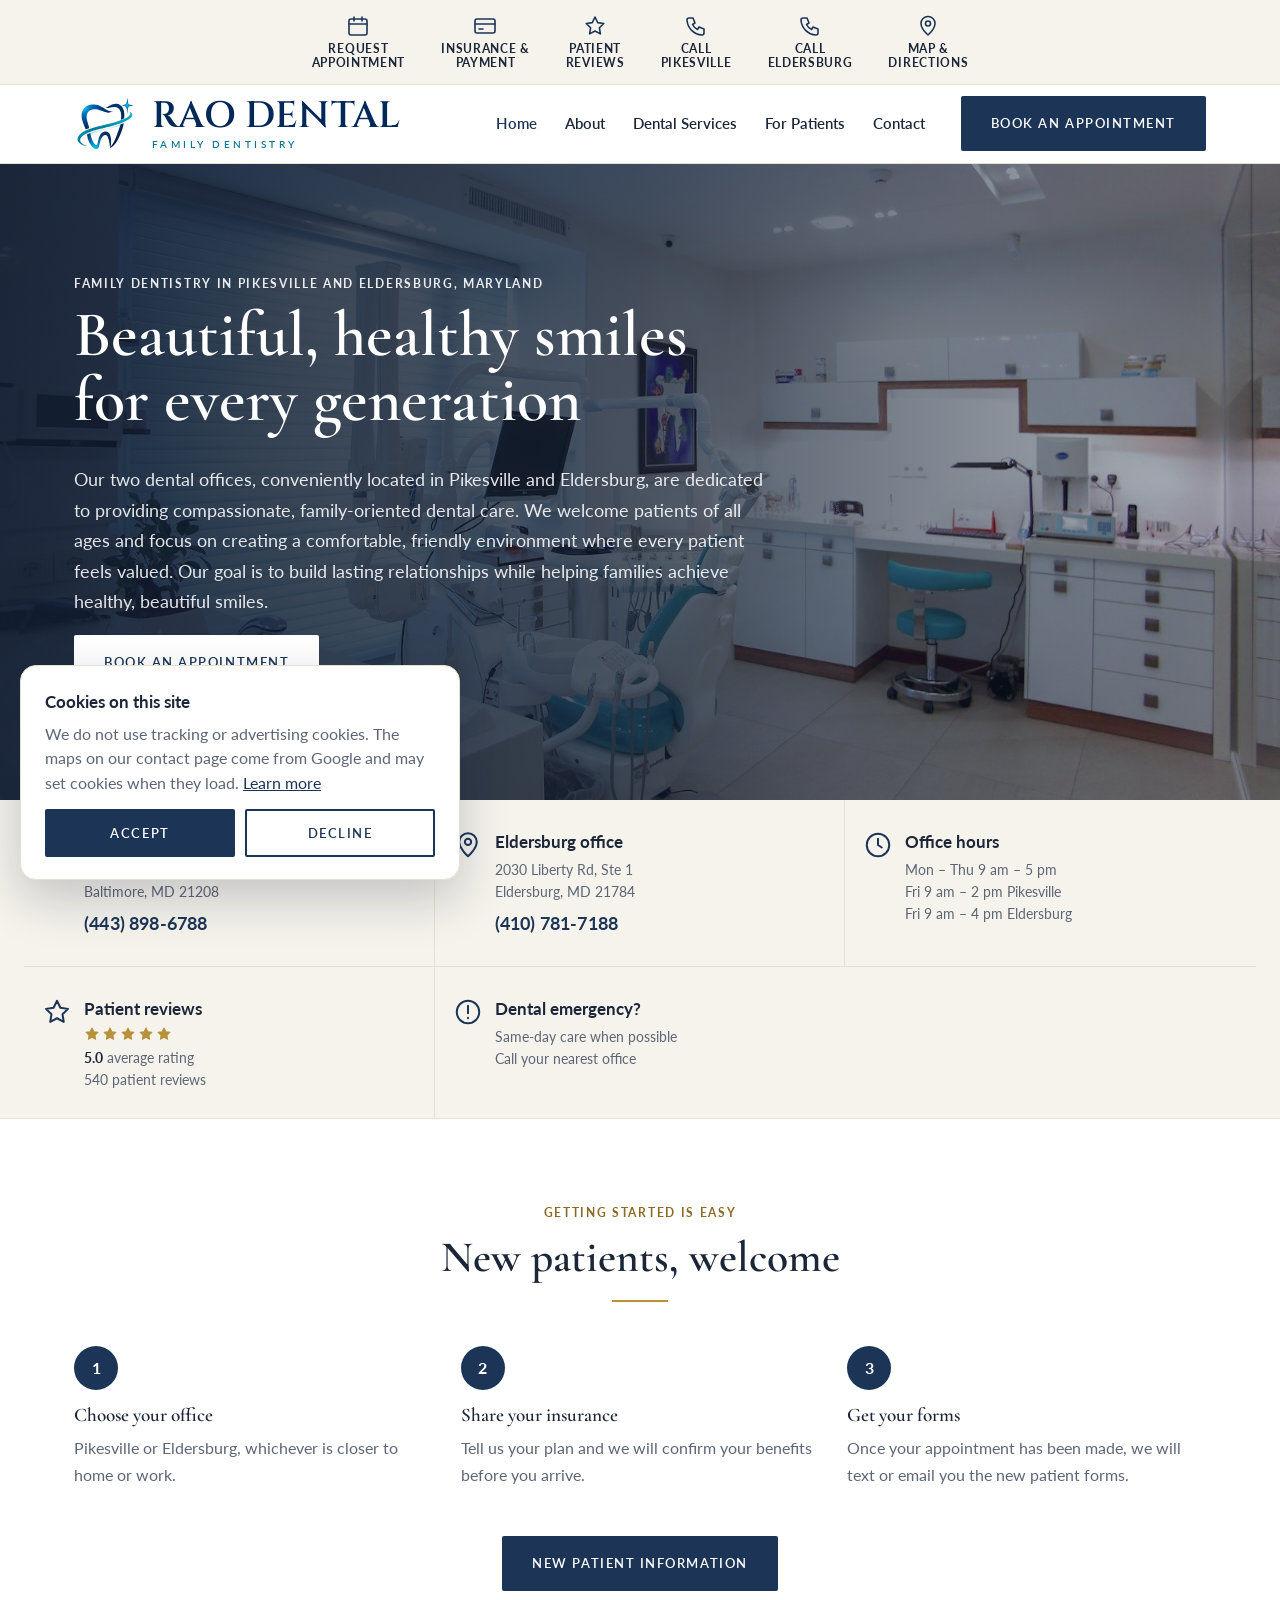
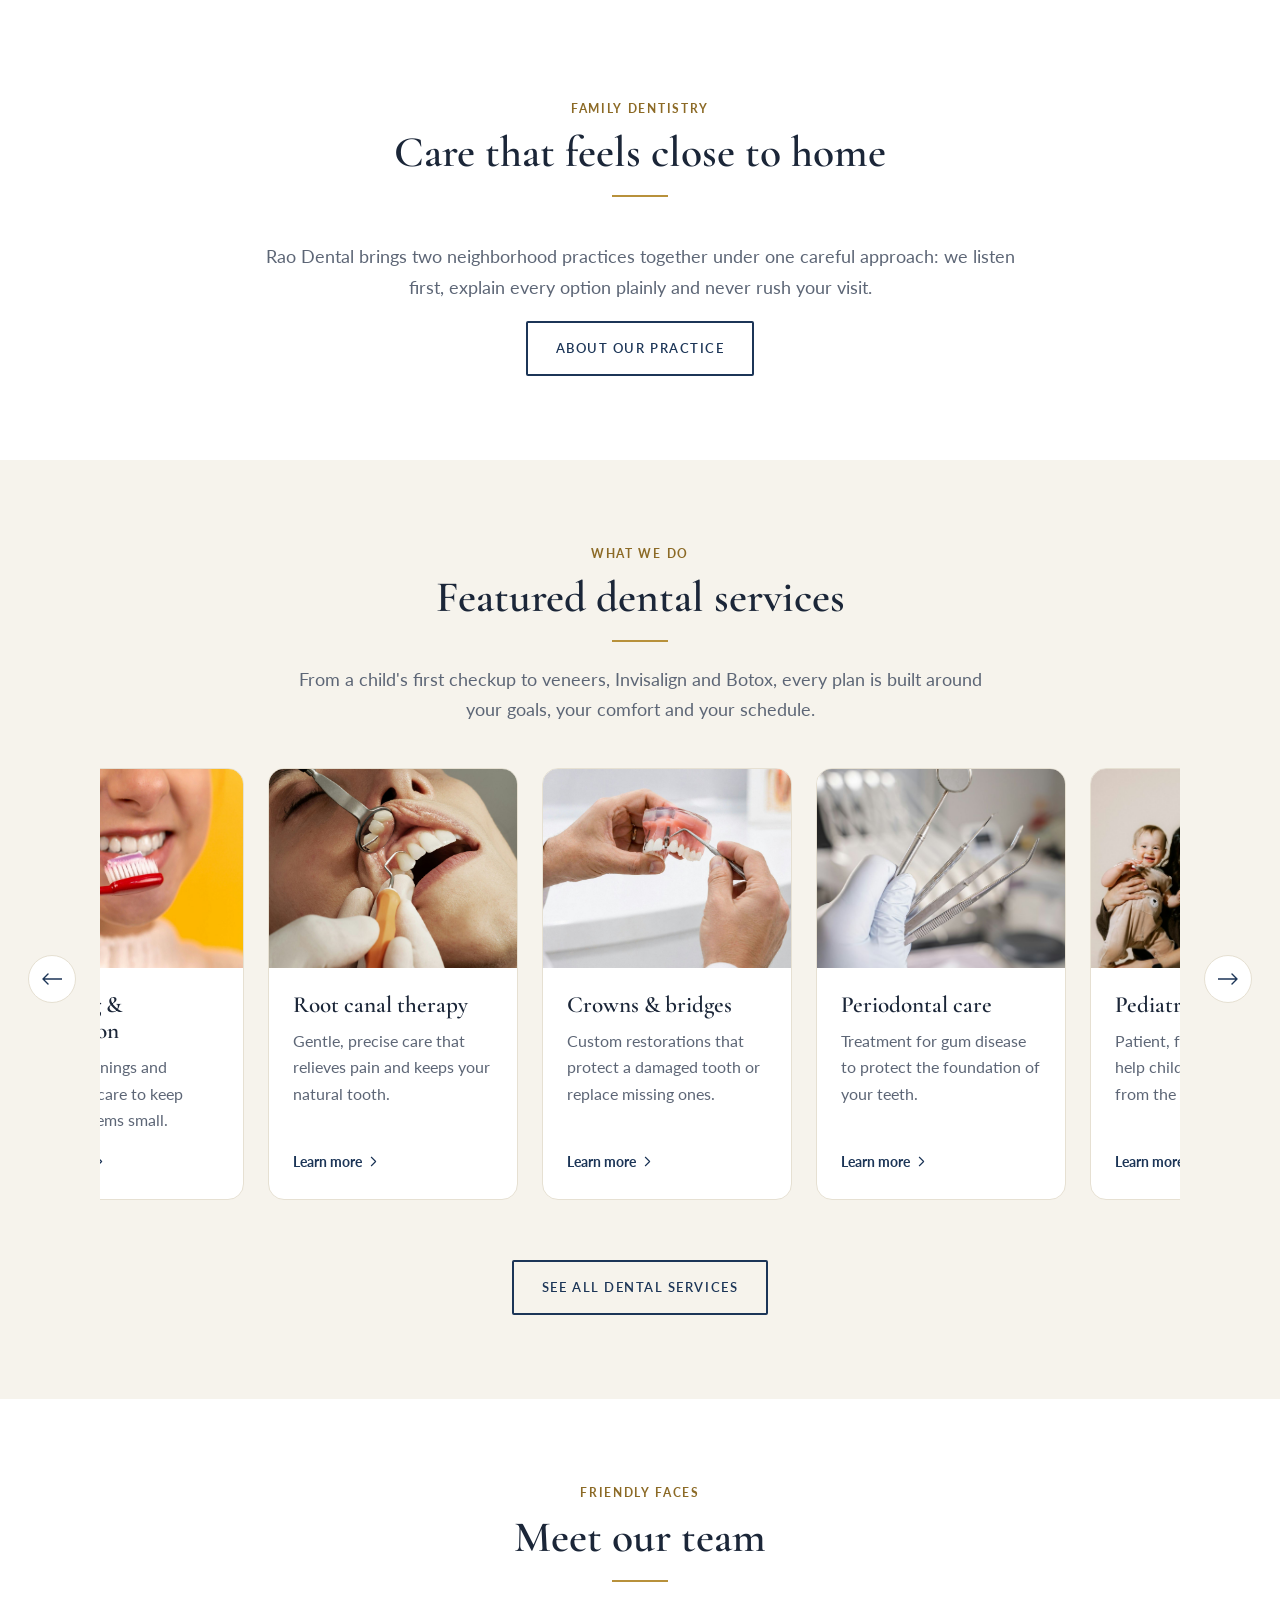
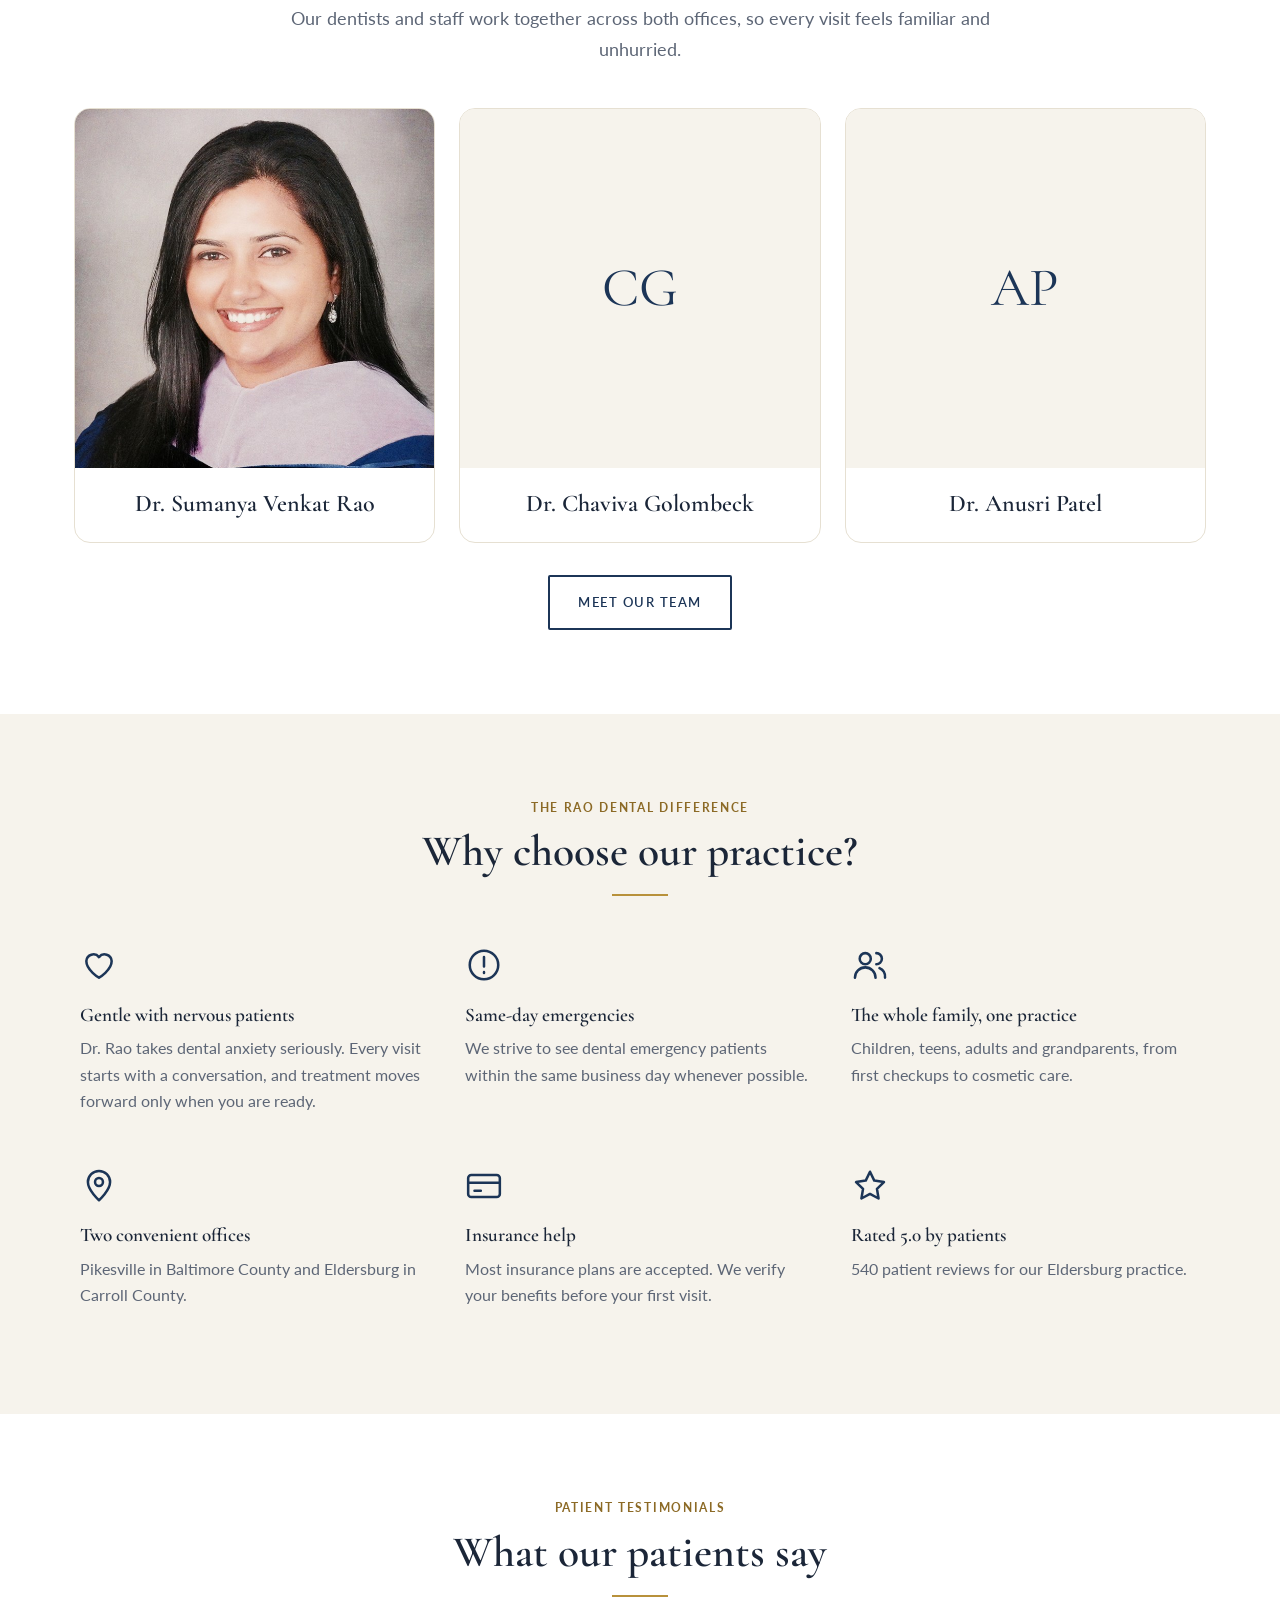
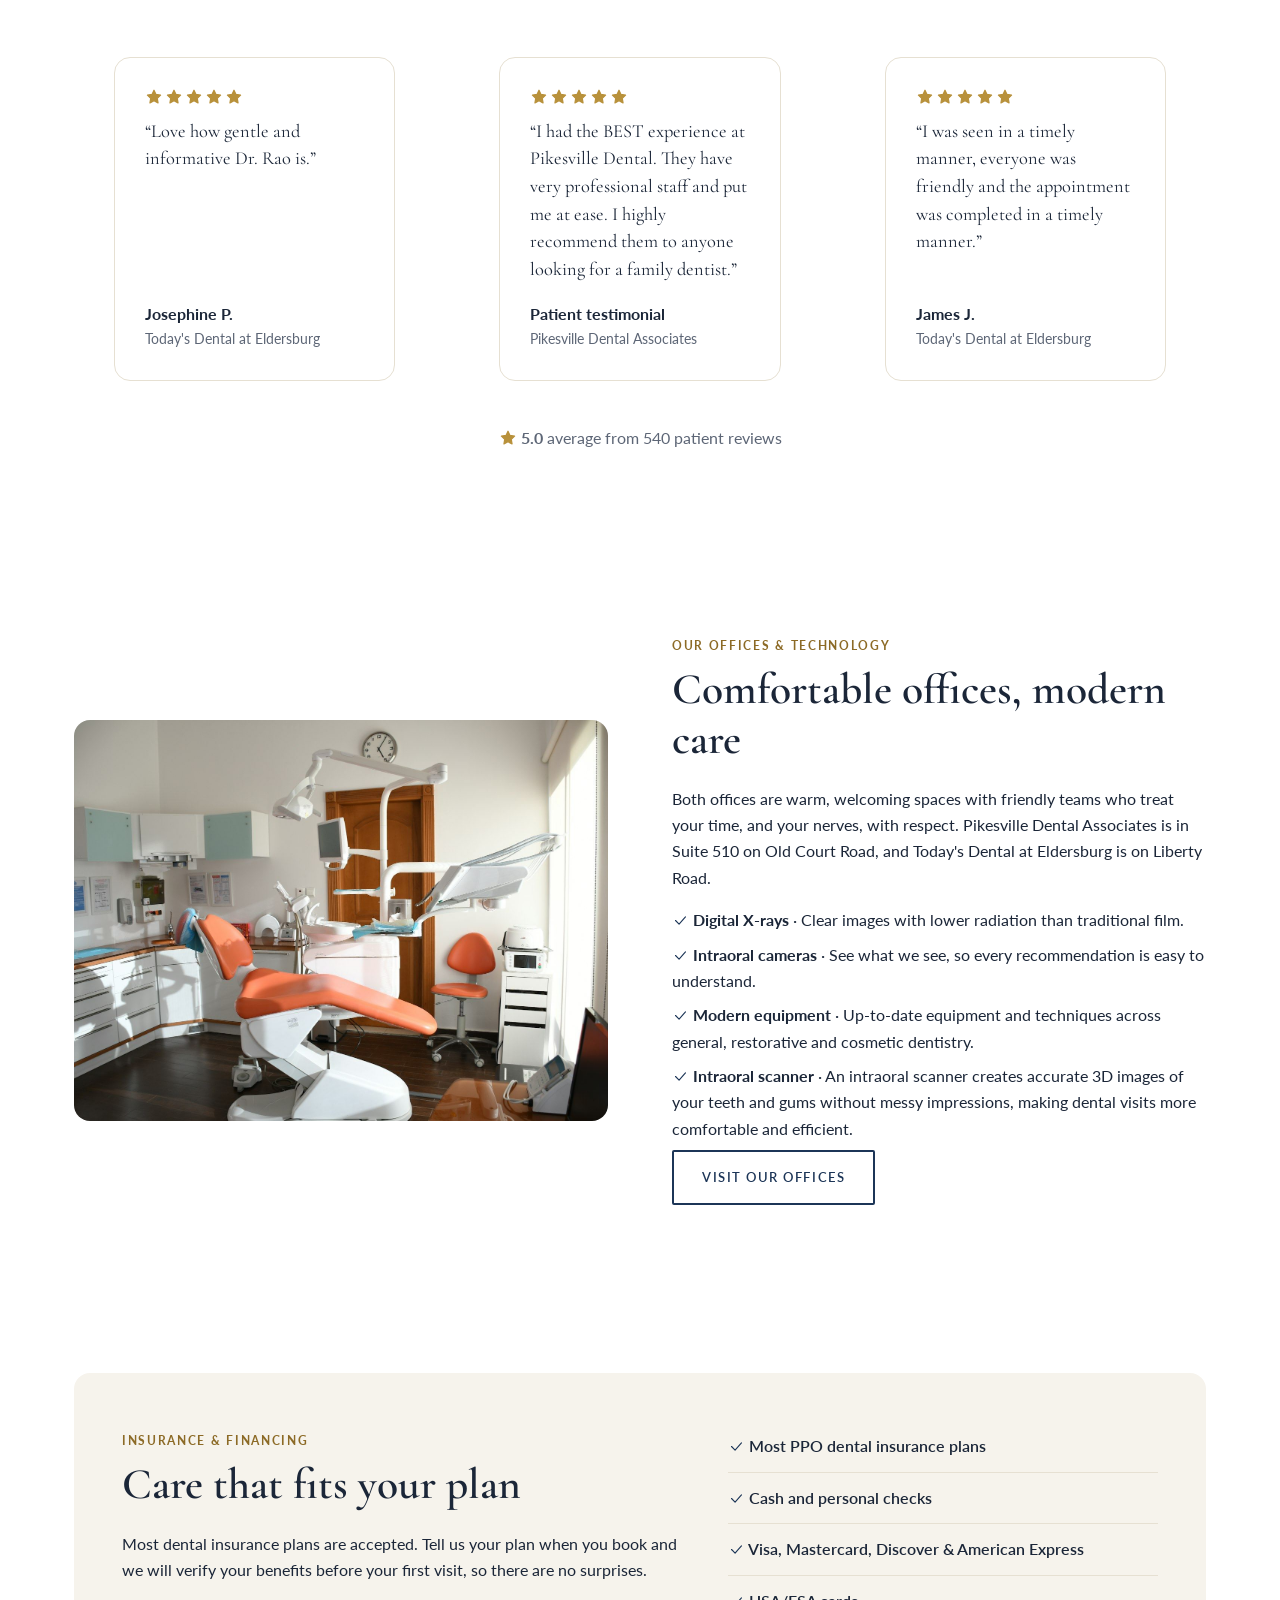
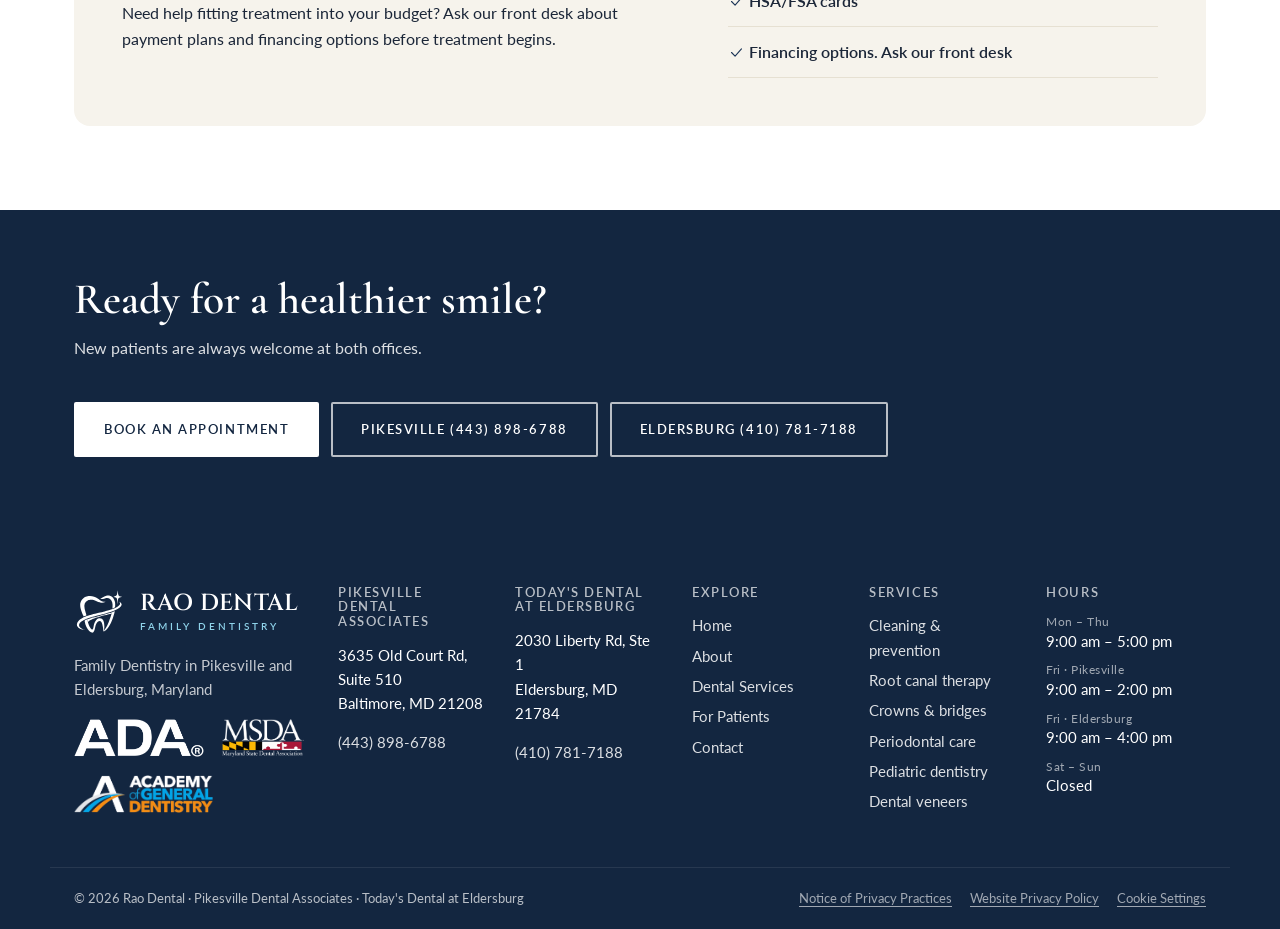
==== commit a6ba4528: "Style 1: SEO titles and descriptions, Dentist schema for both offices, Open Graph share image Co-Aut" ====
--- a/index.html
+++ b/index.html
@@ -1,5 +1,5 @@
 <!doctype html><html lang="en"><head><meta charset="utf-8"><meta name="viewport" content="width=device-width,initial-scale=1">
-<title>Rao Dental | Family Dentistry</title><meta name="description" content="Family Dentistry in Pikesville and Eldersburg, Maryland"><link rel="canonical" href="https://raodental.com/">
+<title>Rao Dental | Family Dentistry</title><meta name="description" content="Family dentistry for all ages at two Maryland offices: Pikesville Dental Associates and Today&#x27;s Dental at Eldersburg. New patients welcome."><meta property="og:type" content="website"><meta property="og:site_name" content="Rao Dental"><meta property="og:title" content="Rao Dental | Family Dentistry"><meta property="og:description" content="Family dentistry for all ages at two Maryland offices: Pikesville Dental Associates and Today's Dental at Eldersburg. New patients welcome."><meta property="og:url" content="https://raodental.com/"><meta property="og:image" content="https://raodental.com/img/og-share.jpg"><meta property="og:image:width" content="1200"><meta property="og:image:height" content="630"><meta property="og:image:alt" content="Rao Dental, family dentistry in Pikesville and Eldersburg, Maryland"><meta name="twitter:card" content="summary_large_image"><script type="application/ld+json">{"@context": "https://schema.org", "@graph": [{"@type": "Organization", "@id": "https://raodental.com/#org", "name": "Rao Dental", "url": "https://raodental.com/", "logo": "https://raodental.com/img/rao-dental-emblem.svg", "email": "office@raodental.com", "subOrganization": [{"@id": "https://raodental.com/#pikesville"}, {"@id": "https://raodental.com/#eldersburg"}]}, {"@type": "WebSite", "@id": "https://raodental.com/#site", "name": "Rao Dental", "url": "https://raodental.com/", "publisher": {"@id": "https://raodental.com/#org"}}, {"@type": "Dentist", "@id": "https://raodental.com/#pikesville", "name": "Pikesville Dental Associates", "url": "https://raodental.com/", "telephone": "+14438986788", "email": "office@raodental.com", "image": "https://raodental.com/img/office-bright.jpg", "logo": "https://raodental.com/img/rao-dental-emblem.svg", "priceRange": "$$", "address": {"@type": "PostalAddress", "streetAddress": "3635 Old Court Rd, Suite 510", "addressLocality": "Baltimore", "addressRegion": "MD", "postalCode": "21208", "addressCountry": "US"}, "openingHoursSpecification": [{"@type": "OpeningHoursSpecification", "dayOfWeek": ["Monday", "Tuesday", "Wednesday", "Thursday"], "opens": "09:00", "closes": "17:00"}, {"@type": "OpeningHoursSpecification", "dayOfWeek": "Friday", "opens": "09:00", "closes": "14:00"}], "hasMap": "https://www.google.com/maps/dir/?api=1&destination=3635+Old+Court+Rd%2C+Suite+510%2C+Baltimore%2C+MD+21208", "parentOrganization": {"@id": "https://raodental.com/#org"}}, {"@type": "Dentist", "@id": "https://raodental.com/#eldersburg", "name": "Today's Dental at Eldersburg", "url": "https://raodental.com/", "telephone": "+14107817188", "email": "office@raodental.com", "image": "https://raodental.com/img/office-bright.jpg", "logo": "https://raodental.com/img/rao-dental-emblem.svg", "priceRange": "$$", "address": {"@type": "PostalAddress", "streetAddress": "2030 Liberty Rd, Ste 1", "addressLocality": "Eldersburg", "addressRegion": "MD", "postalCode": "21784", "addressCountry": "US"}, "openingHoursSpecification": [{"@type": "OpeningHoursSpecification", "dayOfWeek": ["Monday", "Tuesday", "Wednesday", "Thursday"], "opens": "09:00", "closes": "17:00"}, {"@type": "OpeningHoursSpecification", "dayOfWeek": "Friday", "opens": "09:00", "closes": "16:00"}], "hasMap": "https://www.google.com/maps/dir/?api=1&destination=2030+Liberty+Rd%2C+Ste+1%2C+Eldersburg%2C+MD+21784", "parentOrganization": {"@id": "https://raodental.com/#org"}}]}</script><link rel="canonical" href="https://raodental.com/">
 <link rel="icon" type="image/svg+xml" href="img/rao-dental-favicon.svg?v=24ac31e0"><link rel="icon" type="image/png" sizes="32x32" href="img/rao-dental-favicon-32.png?v=24ac31e0"><link rel="apple-touch-icon" href="img/rao-dental-apple-touch.png"><link rel="preconnect" href="https://fonts.googleapis.com"><link rel="preconnect" href="https://fonts.gstatic.com" crossorigin>
 <link href="https://fonts.googleapis.com/css2?family=Cormorant+Garamond:wght@500;600;700&family=Cinzel:wght@600&family=Lato:wght@400;700&display=swap" rel="stylesheet"><link rel="stylesheet" href="css/site.css?v=e79960fa"></head>
 <body class="style-1"><a class="skip" href="#main">Skip to content</a><div class="util icons"><div class="wrap"><a href="contact.html#appointment"><svg class="ic" viewBox="0 0 24 24" fill="none" stroke="currentColor" stroke-width="1.6" stroke-linecap="round" stroke-linejoin="round" aria-hidden="true"><rect x="3" y="5" width="18" height="16" rx="2"/><path d="M3 10h18M8 3v4M16 3v4"/></svg><span>Request<br>Appointment</span></a><a href="patients.html#insurance"><svg class="ic" viewBox="0 0 24 24" fill="none" stroke="currentColor" stroke-width="1.6" stroke-linecap="round" stroke-linejoin="round" aria-hidden="true"><rect x="2" y="5" width="20" height="14" rx="2"/><path d="M2 10h20M6 15h4"/></svg><span>Insurance &amp;<br>Payment</span></a><a href="index.html#reviews"><svg class="ic" viewBox="0 0 24 24" fill="none" stroke="currentColor" stroke-width="1.6" stroke-linecap="round" stroke-linejoin="round" aria-hidden="true"><path d="M12 3l2.7 5.6 6.1.9-4.4 4.3 1 6.1L12 17l-5.4 2.9 1-6.1L3.2 9.5l6.1-.9L12 3z"/></svg><span>Patient<br>Reviews</span></a><a href="tel:+14438986788"><svg class="ic" viewBox="0 0 24 24" fill="none" stroke="currentColor" stroke-width="1.6" stroke-linecap="round" stroke-linejoin="round" aria-hidden="true"><path d="M5 4h4l2 5-2.5 1.5a11 11 0 0 0 5 5L15 13l5 2v4a2 2 0 0 1-2 2A16 16 0 0 1 3 6a2 2 0 0 1 2-2z"/></svg><span>Call<br>Pikesville</span></a><a href="tel:+14107817188"><svg class="ic" viewBox="0 0 24 24" fill="none" stroke="currentColor" stroke-width="1.6" stroke-linecap="round" stroke-linejoin="round" aria-hidden="true"><path d="M5 4h4l2 5-2.5 1.5a11 11 0 0 0 5 5L15 13l5 2v4a2 2 0 0 1-2 2A16 16 0 0 1 3 6a2 2 0 0 1 2-2z"/></svg><span>Call<br>Eldersburg</span></a><a href="contact.html#location"><svg class="ic" viewBox="0 0 24 24" fill="none" stroke="currentColor" stroke-width="1.6" stroke-linecap="round" stroke-linejoin="round" aria-hidden="true"><path d="M12 21s-7-6.2-7-11.5a7 7 0 0 1 14 0C19 14.8 12 21 12 21z"/><circle cx="12" cy="9.5" r="2.5"/></svg><span>Map &amp;<br>Directions</span></a></div></div><header class="site-header"><div class="wrap hdr"><a class="logo logo-emb" href="index.html" aria-label="Rao Dental, Family Dentistry home"><span class="emb"><img src="img/rao-dental-emblem.svg" alt="" width="56" height="56"></span><span class="emb-text"><span class="emb-name">RAO DENTAL</span><small>Family Dentistry</small></span></a><button type="button" class="burger" aria-label="Menu" aria-expanded="false" aria-controls="site-nav"><svg class="ic" viewBox="0 0 24 24" fill="none" stroke="currentColor" stroke-width="1.6" stroke-linecap="round" stroke-linejoin="round" aria-hidden="true"><path d="M4 7h16M4 12h16M4 17h16"/></svg></button><nav id="site-nav" aria-label="Main"><ul class="nav"><li><a href="index.html" aria-current="page">Home</a></li><li class="has-sub"><a href="about.html">About</a><ul class="sub"><li><a href="about.html#practice">About Our Practice</a></li><li><a href="about.html#team">Meet Our Team</a></li><li><a href="about.html#office">Our Office</a></li><li><a href="about.html#faq">FAQs</a></li><li><a href="about.html#philosophy">Our Philosophy</a></li></ul></li><li class="has-sub"><a href="services.html">Dental Services</a><ul class="sub"><li><a href="services.html#cleaning">Cleaning &amp; prevention</a></li><li><a href="services.html#root-canal">Root canal therapy</a></li><li><a href="services.html#crowns">Crowns &amp; bridges</a></li><li><a href="services.html#periodontal">Periodontal care</a></li><li><a href="services.html#pediatric">Pediatric dentistry</a></li><li><a href="services.html#veneers">Dental veneers</a></li><li><a href="services.html#whitening">Teeth whitening</a></li><li><a href="services.html#implants">Implant restoration</a></li><li><a href="services.html#invisalign">Invisalign</a></li><li><a href="services.html#botox">Botox</a></li></ul></li><li class="has-sub"><a href="patients.html">For Patients</a><ul class="sub"><li><a href="patients.html#new-patients">New Patient Information</a></li><li><a href="patients.html#first-visit">Your First Visit</a></li><li><a href="patients.html#forms">Patient Forms</a></li><li><a href="patients.html#insurance">Insurance &amp; Financing</a></li><li><a href="patients.html#payment">Payment Options</a></li><li><a href="patients.html#post-op">Post-Operative Instructions</a></li></ul></li><li class="has-sub"><a href="contact.html">Contact</a><ul class="sub"><li><a href="contact.html#info">Contact Information</a></li><li><a href="contact.html#hours">Office Hours</a></li><li><a href="contact.html#location">Location &amp; Directions</a></li><li><a href="contact.html#appointment">Request an Appointment</a></li></ul></li></ul></nav><div class="hdr-cta"><a class="btn btn-primary" href="contact.html#appointment">Book an Appointment</a></div></div></header><main id="main"><section class="hero hero-photo left" style="background-image:url(img/office-bright.jpg)"><div class="wrap"><div class="hero-box"><p class="eyebrow">Family Dentistry in Pikesville and Eldersburg, Maryland</p><h1>Beautiful, healthy smiles for every generation</h1><p class="lead">Our two dental offices, conveniently located in Pikesville and Eldersburg, are dedicated to providing compassionate, family-oriented dental care. We welcome patients of all ages and focus on creating a comfortable, friendly environment where every patient feels valued. Our goal is to build lasting relationships while helping families achieve healthy, beautiful smiles.</p><div class="btn-row"><a class="btn btn-primary" href="contact.html#appointment">Book an Appointment</a></div></div></div></section><section class="quick locstrip" id="locations" aria-label="Our offices"><div class="wrap grid g5"><div class="q"><svg class="ic" viewBox="0 0 24 24" fill="none" stroke="currentColor" stroke-width="1.6" stroke-linecap="round" stroke-linejoin="round" aria-hidden="true"><path d="M12 21s-7-6.2-7-11.5a7 7 0 0 1 14 0C19 14.8 12 21 12 21z"/><circle cx="12" cy="9.5" r="2.5"/></svg><span><strong>Pikesville office</strong><small><a href="https://www.google.com/maps/dir/?api=1&destination=3635+Old+Court+Rd%2C+Suite+510%2C+Baltimore%2C+MD+21208" target="_blank" rel="noopener">3635 Old Court Rd, Suite 510<br>Baltimore, MD 21208</a></small><a class="q-tel" href="tel:+14438986788">(443) 898-6788</a></span></div><div class="q"><svg class="ic" viewBox="0 0 24 24" fill="none" stroke="currentColor" stroke-width="1.6" stroke-linecap="round" stroke-linejoin="round" aria-hidden="true"><path d="M12 21s-7-6.2-7-11.5a7 7 0 0 1 14 0C19 14.8 12 21 12 21z"/><circle cx="12" cy="9.5" r="2.5"/></svg><span><strong>Eldersburg office</strong><small><a href="https://www.google.com/maps/dir/?api=1&destination=2030+Liberty+Rd%2C+Ste+1%2C+Eldersburg%2C+MD+21784" target="_blank" rel="noopener">2030 Liberty Rd, Ste 1<br>Eldersburg, MD 21784</a></small><a class="q-tel" href="tel:+14107817188">(410) 781-7188</a></span></div><div class="q"><svg class="ic" viewBox="0 0 24 24" fill="none" stroke="currentColor" stroke-width="1.6" stroke-linecap="round" stroke-linejoin="round" aria-hidden="true"><circle cx="12" cy="12" r="9"/><path d="M12 7v5l3 2"/></svg><span><strong>Office hours</strong><small>Mon – Thu 9 am – 5 pm</small><small>Fri 9 am – 2 pm Pikesville</small><small>Fri 9 am – 4 pm Eldersburg</small></span></div><div class="q"><svg class="ic" viewBox="0 0 24 24" fill="none" stroke="currentColor" stroke-width="1.6" stroke-linecap="round" stroke-linejoin="round" aria-hidden="true"><path d="M12 3l2.7 5.6 6.1.9-4.4 4.3 1 6.1L12 17l-5.4 2.9 1-6.1L3.2 9.5l6.1-.9L12 3z"/></svg><span><strong>Patient reviews</strong><span class="stars q-stars"><svg class="ic st" viewBox="0 0 24 24" fill="none" stroke="currentColor" stroke-width="1.6" stroke-linecap="round" stroke-linejoin="round" aria-hidden="true"><path d="M12 3l2.7 5.6 6.1.9-4.4 4.3 1 6.1L12 17l-5.4 2.9 1-6.1L3.2 9.5l6.1-.9L12 3z"/></svg><svg class="ic st" viewBox="0 0 24 24" fill="none" stroke="currentColor" stroke-width="1.6" stroke-linecap="round" stroke-linejoin="round" aria-hidden="true"><path d="M12 3l2.7 5.6 6.1.9-4.4 4.3 1 6.1L12 17l-5.4 2.9 1-6.1L3.2 9.5l6.1-.9L12 3z"/></svg><svg class="ic st" viewBox="0 0 24 24" fill="none" stroke="currentColor" stroke-width="1.6" stroke-linecap="round" stroke-linejoin="round" aria-hidden="true"><path d="M12 3l2.7 5.6 6.1.9-4.4 4.3 1 6.1L12 17l-5.4 2.9 1-6.1L3.2 9.5l6.1-.9L12 3z"/></svg><svg class="ic st" viewBox="0 0 24 24" fill="none" stroke="currentColor" stroke-width="1.6" stroke-linecap="round" stroke-linejoin="round" aria-hidden="true"><path d="M12 3l2.7 5.6 6.1.9-4.4 4.3 1 6.1L12 17l-5.4 2.9 1-6.1L3.2 9.5l6.1-.9L12 3z"/></svg><svg class="ic st" viewBox="0 0 24 24" fill="none" stroke="currentColor" stroke-width="1.6" stroke-linecap="round" stroke-linejoin="round" aria-hidden="true"><path d="M12 3l2.7 5.6 6.1.9-4.4 4.3 1 6.1L12 17l-5.4 2.9 1-6.1L3.2 9.5l6.1-.9L12 3z"/></svg></span><small><b>5.0</b> average rating</small><small><a href="#reviews">540 patient reviews</a></small></span></div><div class="q"><svg class="ic" viewBox="0 0 24 24" fill="none" stroke="currentColor" stroke-width="1.6" stroke-linecap="round" stroke-linejoin="round" aria-hidden="true"><circle cx="12" cy="12" r="9"/><path d="M12 7v6M12 16.5v.5"/></svg><span><strong>Dental emergency?</strong><small>Same-day care when possible</small><small>Call your nearest office</small></span></div></div></section><section class="sec np-sec" id="new-patients"><div class="wrap"><header class="sec-head center"><p class="eyebrow">Getting started is easy</p><h2>New patients, welcome</h2></header><ol class="steps"><li><span class="step">1</span><h3>Choose your office</h3><p>Pikesville or Eldersburg, whichever is closer to home or work.</p></li><li><span class="step">2</span><h3>Share your insurance</h3><p>Tell us your plan and we will confirm your benefits before you arrive.</p></li><li><span class="step">3</span><h3>Get your forms</h3><p>Once your appointment has been made, we will text or email you the new patient forms.</p></li></ol><div class="center mt"><a class="btn btn-primary" href="patients.html#new-patients">New patient information</a></div></div></section><section class="sec intro-sec"><div class="wrap"><header class="sec-head center"><p class="eyebrow">Family dentistry</p><h2>Care that feels close to home</h2></header><div class="intro"><p>Rao Dental brings two neighborhood practices together under one careful approach: we listen first, explain every option plainly and never rush your visit.</p><a class="btn btn-ghost" href="about.html">About our practice</a></div></div></section><section class="sec svc-sec" id="services"><div class="wrap"><header class="sec-head center"><p class="eyebrow">What we do</p><h2>Featured dental services</h2><p class="lead">From a child&#x27;s first checkup to veneers, Invisalign and Botox, every plan is built around your goals, your comfort and your schedule.</p></header><div class="car-shell"><div class="car-nav"><button type="button" class="car-b" data-dir="-1" aria-label="Previous services"><svg width="20" height="12" viewBox="0 0 20 12" fill="none" stroke="currentColor" stroke-width="1.4" stroke-linecap="round" stroke-linejoin="round" aria-hidden="true"><path d="M20 6H1M6 1L1 6l5 5"/></svg></button><button type="button" class="car-b" data-dir="1" aria-label="More services"><svg width="20" height="12" viewBox="0 0 20 12" fill="none" stroke="currentColor" stroke-width="1.4" stroke-linecap="round" stroke-linejoin="round" aria-hidden="true"><path d="M0 6h19M14 1l5 5-5 5"/></svg></button></div><div class="car" id="svc-car" tabindex="0" role="region" aria-label="Services"><a class="card svc" href="services.html#cleaning"><div class="svc-img" style="background-image:url(img/svc-preventive.jpg)"></div><div class="card-body"><h3>Cleaning &amp; prevention</h3><p>Exams, cleanings and preventive care to keep small problems small.</p><span class="more">Learn more <svg class="ic sm" viewBox="0 0 24 24" fill="none" stroke="currentColor" stroke-width="1.6" stroke-linecap="round" stroke-linejoin="round" aria-hidden="true"><path d="M9 6l6 6-6 6"/></svg></span></div></a><a class="card svc" href="services.html#root-canal"><div class="svc-img" style="background-image:url(img/svc-general.jpg)"></div><div class="card-body"><h3>Root canal therapy</h3><p>Gentle, precise care that relieves pain and keeps your natural tooth.</p><span class="more">Learn more <svg class="ic sm" viewBox="0 0 24 24" fill="none" stroke="currentColor" stroke-width="1.6" stroke-linecap="round" stroke-linejoin="round" aria-hidden="true"><path d="M9 6l6 6-6 6"/></svg></span></div></a><a class="card svc" href="services.html#crowns"><div class="svc-img" style="background-image:url(img/svc-restorative.jpg)"></div><div class="card-body"><h3>Crowns &amp; bridges</h3><p>Custom restorations that protect a damaged tooth or replace missing ones.</p><span class="more">Learn more <svg class="ic sm" viewBox="0 0 24 24" fill="none" stroke="currentColor" stroke-width="1.6" stroke-linecap="round" stroke-linejoin="round" aria-hidden="true"><path d="M9 6l6 6-6 6"/></svg></span></div></a><a class="card svc" href="services.html#periodontal"><div class="svc-img" style="background-image:url(img/svc-periodontal.jpg)"></div><div class="card-body"><h3>Periodontal care</h3><p>Treatment for gum disease to protect the foundation of your teeth.</p><span class="more">Learn more <svg class="ic sm" viewBox="0 0 24 24" fill="none" stroke="currentColor" stroke-width="1.6" stroke-linecap="round" stroke-linejoin="round" aria-hidden="true"><path d="M9 6l6 6-6 6"/></svg></span></div></a><a class="card svc" href="services.html#pediatric"><div class="svc-img" style="background-image:url(img/family-floor.jpg)"></div><div class="card-body"><h3>Pediatric dentistry</h3><p>Patient, friendly visits that help children feel at ease from the first checkup.</p><span class="more">Learn more <svg class="ic sm" viewBox="0 0 24 24" fill="none" stroke="currentColor" stroke-width="1.6" stroke-linecap="round" stroke-linejoin="round" aria-hidden="true"><path d="M9 6l6 6-6 6"/></svg></span></div></a><a class="card svc" href="services.html#veneers"><div class="svc-img" style="background-image:url(img/svc-cosmetic.jpg)"></div><div class="card-body"><h3>Dental veneers</h3><p>Thin custom porcelain shells that reshape color, length and proportion for a natural smile.</p><span class="more">Learn more <svg class="ic sm" viewBox="0 0 24 24" fill="none" stroke="currentColor" stroke-width="1.6" stroke-linecap="round" stroke-linejoin="round" aria-hidden="true"><path d="M9 6l6 6-6 6"/></svg></span></div></a><a class="card svc" href="services.html#whitening"><div class="svc-img" style="background-image:url(img/smile-woman.jpg)"></div><div class="card-body"><h3>Teeth whitening</h3><p>Professional whitening for a brighter, even shade with comfort in mind.</p><span class="more">Learn more <svg class="ic sm" viewBox="0 0 24 24" fill="none" stroke="currentColor" stroke-width="1.6" stroke-linecap="round" stroke-linejoin="round" aria-hidden="true"><path d="M9 6l6 6-6 6"/></svg></span></div></a><a class="card svc" href="services.html#implants"><div class="svc-img" style="background-image:url(img/svc-implants.jpg)"></div><div class="card-body"><h3>Implant restoration</h3><p>Crowns and bridges placed on dental implants to restore a complete smile.</p><span class="more">Learn more <svg class="ic sm" viewBox="0 0 24 24" fill="none" stroke="currentColor" stroke-width="1.6" stroke-linecap="round" stroke-linejoin="round" aria-hidden="true"><path d="M9 6l6 6-6 6"/></svg></span></div></a><a class="card svc" href="services.html#invisalign"><div class="svc-img" style="background-image:url(img/svc-orthodontics.jpg)"></div><div class="card-body"><h3>Invisalign</h3><p>Clear, removable aligners that straighten teeth gradually and discreetly.</p><span class="more">Learn more <svg class="ic sm" viewBox="0 0 24 24" fill="none" stroke="currentColor" stroke-width="1.6" stroke-linecap="round" stroke-linejoin="round" aria-hidden="true"><path d="M9 6l6 6-6 6"/></svg></span></div></a><a class="card svc" href="services.html#botox"><div class="svc-img" style="background-image:url(img/svc-sedation.jpg)"></div><div class="card-body"><h3>Botox</h3><p>Therapeutic and esthetic Botox from a certified provider.</p><span class="more">Learn more <svg class="ic sm" viewBox="0 0 24 24" fill="none" stroke="currentColor" stroke-width="1.6" stroke-linecap="round" stroke-linejoin="round" aria-hidden="true"><path d="M9 6l6 6-6 6"/></svg></span></div></a></div></div><script>(function(){
